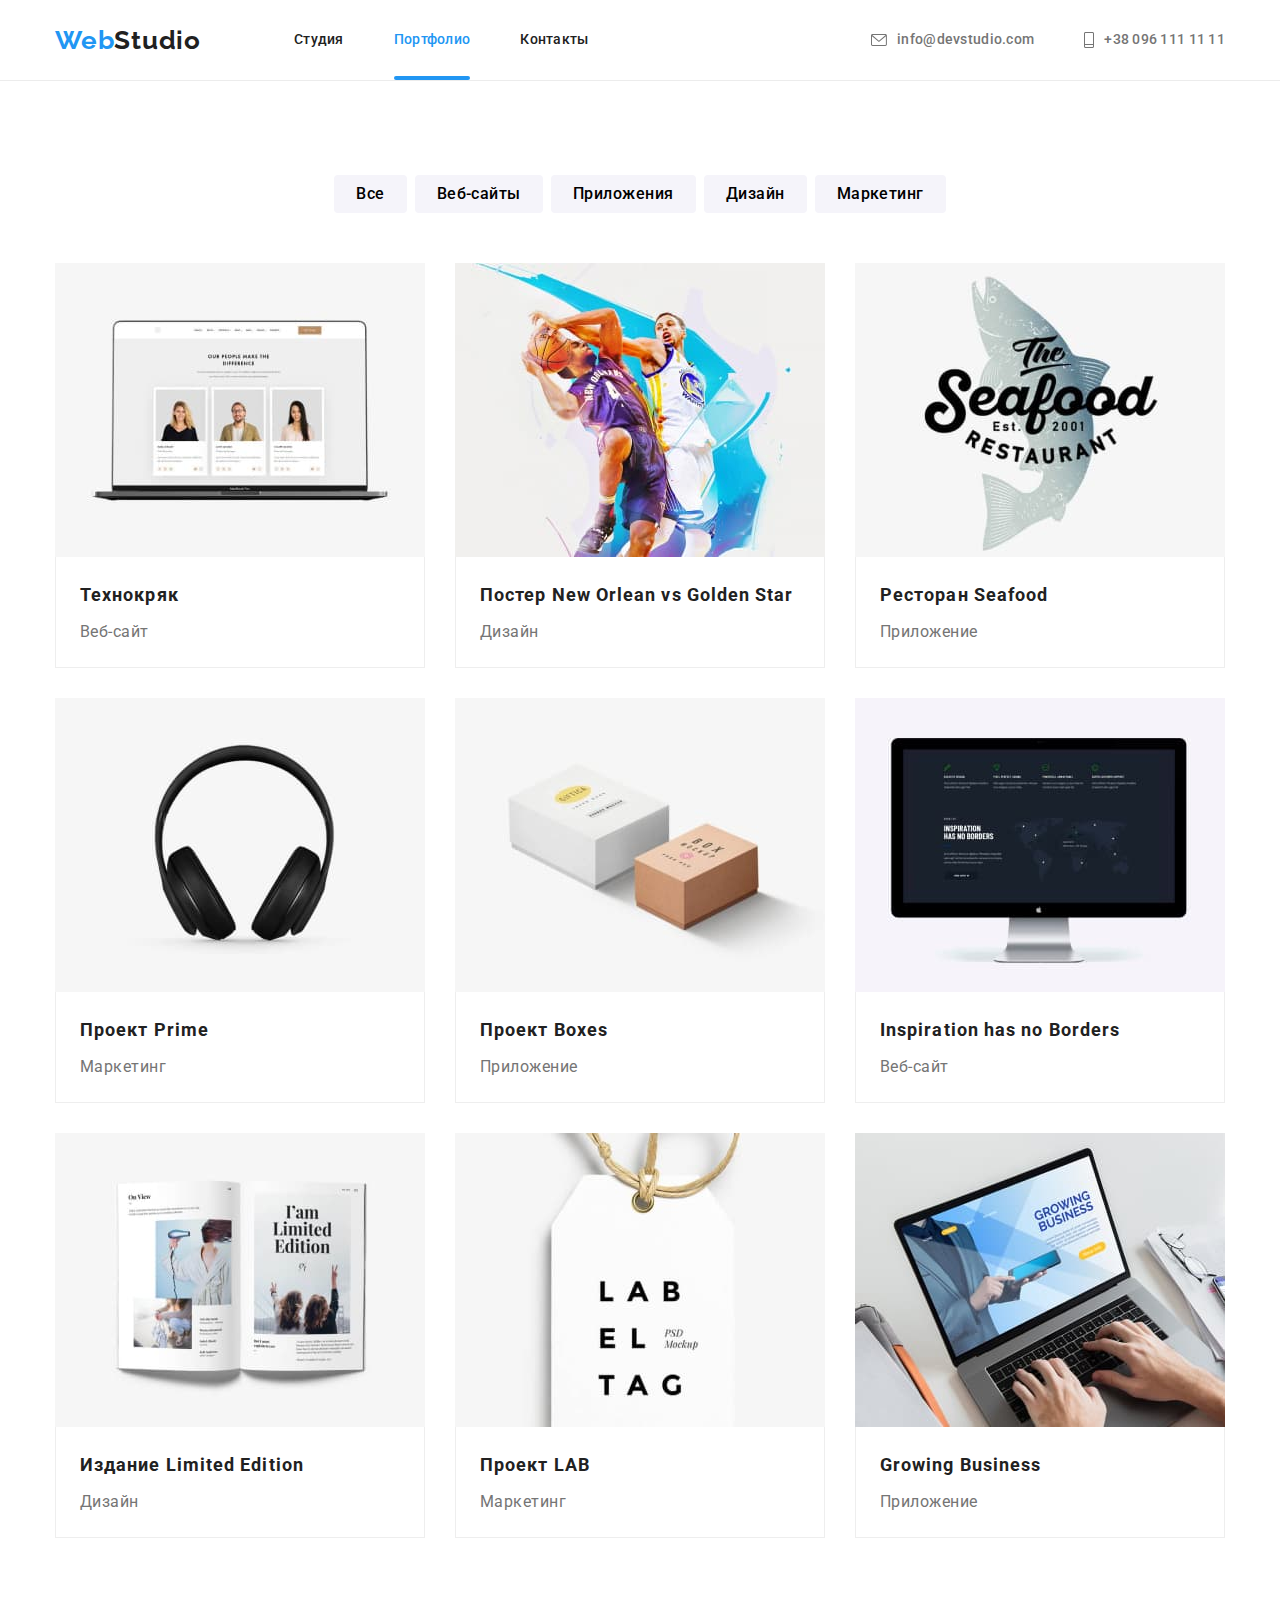
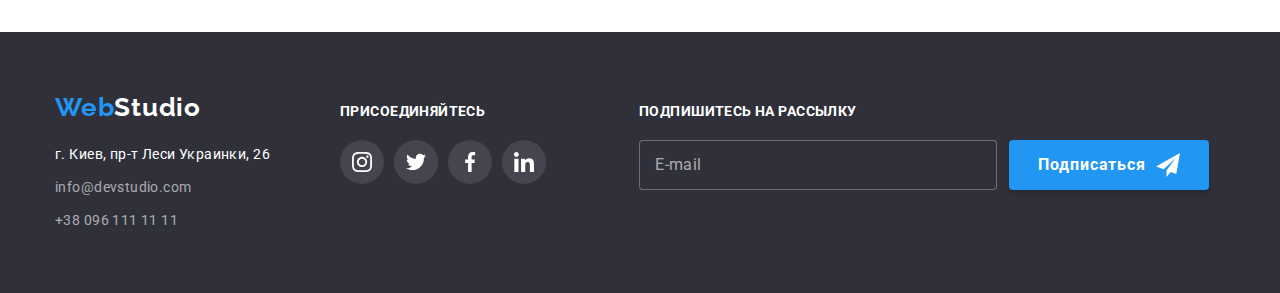
==== portfolio.html @ 8e584377 "Clone files from prev HW" ====
<!DOCTYPE html>
<html lang="ru">
<head>
    <meta charset="UTF-8">
    <meta http-equiv="X-UA-Compatible" content="IE=edge">
    <meta name="viewport" content="width=device-width, initial-scale=1.0">
    <link rel="preconnect" href="https://fonts.googleapis.com">
    <link rel="preconnect" href="https://fonts.gstatic.com" crossorigin>
    <link href="https://fonts.googleapis.com/css2?family=Raleway:wght@700&family=Roboto:wght@400;500;700;900&display=swap" rel="stylesheet">
    <link rel="stylesheet" href="https://cdnjs.cloudflare.com/ajax/libs/modern-normalize/1.1.0/modern-normalize.min.css">
    <!-- <link rel="stylesheet" href="./css/styles.css"> -->
    <link rel="stylesheet" href="./css/main.min.css">
    <title>Portfolio</title>
</head>

<body>
 
        <!-- header -->
        <header class="header">
            <div class="container header__content">
                <a lang="en" class="link logo" href="./index.html">Web<span class="header__logo">Studio</span></a>
        
                <nav class="header__nav">
                    <ul class="list header__nav-list">
                        <li class="header__nav-item"><a href="./index.html"
                                class="link header__nav-link">Студия</a></li>
                        <li class="header__nav-item"><a href="./portfolio.html" class="link header__nav-link header__nav-link--current">Портфолио</a></li>
                        <li class="header__nav-item"><a href="#" class="link header__nav-link">Контакты</a></li>
                    </ul>
                </nav>
        
                <!-- contacts -->
                <ul class="header__contacts-list list">
                    <li class="header__contacts-items">
                        <a class="header__contacts-link link" href="mailto:info@devstudio.com">
                            <svg class="header__contacts-icon" width="16" height="12">
                                <use href="./images/icons.svg#icon-email"></use>
                            </svg>
                            info@devstudio.com
                        </a>
                    </li>
        
                    <li class="header__contacts-items">
                        <a class="header__contacts-link link" href="tel:+380961111111">
                            <svg class="header__contacts-icon" width="10" height="16">
                                <use href="./images/icons.svg#icon-phone"></use>
                            </svg>
                            +38 096 111 11 11
                        </a>
                    </li>
                </ul>
            </div>
        
        
        </header>

    <!-- main -->
    <main>
        <!-- Works -->
        <section class="section works">
            <div class="container works__container">
                <h1 lang="en" class="visually-hidden">Works</h1>
                
                <!-- Filter -->
                <ul class="list works__btn-list">
                    <li class="works__btn-items">
                        <button type="button" class="works__btn button">Все</button>
                    </li>
                    
                    <li class="works__btn-items">
                        <button type="button" class="works__btn button">Веб-сайты</button>
                    </li>
                    
                    <li class="works__btn-items">
                        <button type="button" class="works__btn button">Приложения</button>
                    </li>
                    
                    <li class="works__btn-items">
                        <button type="button" class="works__btn button">Дизайн</button>
                    </li>
                    
                    <li class="works__btn-items">
                        <button type="button" class="works__btn button">Маркетинг</button>
                    </li>
                </ul>
                
                <!-- Карточки работ -->
                <ul class="list works__cards-list">
                    <li class="works__items">
                        <a href="#" onclick="return false;" class="link works__cards-link">
                            <div class="works__thumb">
                                <img src="./images/work-example1.jpg" alt="Карточки с фото сотрудников" width="370" height="294">
                                <div class="works__overlay">
                                    <p class="works__overlay-text">Ресурс предлагает комплексные предложения с разным уровнем функционала и сервисов. Все это
                                        позволит посетителю получить исчерпывающие сведения о компании или частном лице.</p>
                                </div>
                                
                            </div>
                            
                            <div class="works__info-box">
                                <h2 class="works__name">Технокряк</h2>
                                <p class="works__type">Веб-сайт</p>
                            </div>
                        </a>
                    </li>
                
                    <li class="works__items">
                        <a href="#" onclick="return false;" class="link works__cards-link">
                            <div class="works__thumb">
                                <img src="./images/work-example2.jpg" alt="Два баскетболиста борятся за мяч" width="370" height="294">
                                <div class="works__overlay">
                                    
                                    <p class="works__overlay-text">Ресурс предлагает комплексные предложения с разным уровнем функционала и сервисов. Все
                                        это позволит посетителю получить исчерпывающие сведения о компании или частном лице.</p>
                                </div>
                            </div>
                        
                            <div class="works__info-box">
                                <h2 class="works__name">Постер <span lang="en">New Orlean vs Golden Star</span></h2>
                                <p class="works__type">Дизайн</p>
                            </div>
                        </a>
                    </li>
                
                    <li class="works__items">
                        <a href="#" onclick="return false;" class="link works__cards-link">
                            <div class="works__thumb">
                                <img src="./images/work-example3.jpg" alt="Логотип ресторана в виде рыбы" width="370" height="294">
                                <div class="works__overlay">
                                    
                                    <p class="works__overlay-text">Ресурс предлагает комплексные предложения с разным уровнем функционала и сервисов. Все
                                        это позволит посетителю получить исчерпывающие сведения о компании или частном лице.</p>
                                </div>
                            </div>
                        
                            <div class="works__info-box">
                                <h2 class="works__name">Ресторан <span lang="en">Seafood</span></h2>
                                <p class="works__type">Приложение</p>
                            </div>
                        </a>
                    </li>
                
                    <li class="works__items">
                        <a href="#" onclick="return false;" class="link works__cards-link">
                            <div class="works__thumb">
                                <img src="./images/work-example4.jpg" alt="Наушники" width="370" height="294">
                                <div class="works__overlay">
                                    
                                    <p class="works__overlay-text">Ресурс предлагает комплексные предложения с разным уровнем функционала и сервисов. Все
                                        это позволит посетителю получить исчерпывающие сведения о компании или частном лице.</p>
                                </div>
                            </div>
                        
                            <div class="works__info-box">
                                <h2 class="works__name">Проект <span lang="en">Prime</span></h2>
                                <p class="works__type">Маркетинг</p>
                            </div>
                        </a>
                    </li>
                
                    <li class="works__items">
                        <a href="#" onclick="return false;" class="link works__cards-link">
                            <div class="works__thumb">
                                <img src="./images/work-example5.jpg" alt="Две посылки" width="370" height="294">
                                <div class="works__overlay">
                                    
                                    <p class="works__overlay-text">Ресурс предлагает комплексные предложения с разным уровнем функционала и сервисов. Все
                                        это позволит посетителю получить исчерпывающие сведения о компании или частном лице.</p>
                                </div>
                            </div>
                        
                            <div class="works__info-box">
                                <h2 class="works__name">Проект <span lang="en">Boxes</span></h2>
                                <p class="works__type">Приложение</p>
                            </div>
                        </a>
                    </li>
                
                    <li class="works__items">
                        <a href="#" onclick="return false;" class="link works__cards-link">
                            <div class="works__thumb">
                                <img src="./images/work-example6.jpg" alt="Пример разработаного сайта" width="370" height="294">
                                <div class="works__overlay">
                                    
                                    <p class="works__overlay-text">Ресурс предлагает комплексные предложения с разным уровнем функционала и сервисов. Все
                                        это позволит посетителю получить исчерпывающие сведения о компании или частном лице.</p>
                                </div>
                            </div>
                        
                            <div class="works__info-box">
                                <h2 lang="en" class="works__name">Inspiration has no Borders</h2>
                                <p class="works__type">Веб-сайт</p>
                            </div>
                        </a>
                    </li>
                
                    <li class="works__items">
                        <a href="#" onclick="return false;" class="link works__cards-link">
                            <div class="works__thumb">
                                <img src="./images/work-example7.jpg" alt="Развернутая книга" width="370" height="294">
                                <div class="works__overlay">
                                    
                                    <p class="works__overlay-text">Ресурс предлагает комплексные предложения с разным уровнем функционала и сервисов. Все
                                        это позволит посетителю получить исчерпывающие сведения о компании или частном лице.</p>
                                </div>
                            </div>
                        
                            <div class="works__info-box">
                                <h2 class="works__name">Издание <span lang="en">Limited Edition</span></h2>
                                <p class="works__type">Дизайн</p>
                            </div>
                        </a>
                    </li>
                
                    <li class="works__items">
                        <a href="#" onclick="return false;" class="link works__cards-link">
                            <div class="works__thumb">
                                <img src="./images/work-example8.jpg" alt="Бирка с магазина" width="370" height="294">
                                <div class="works__overlay">
                                    
                                    <p class="works__overlay-text">Ресурс предлагает комплексные предложения с разным уровнем функционала и сервисов. Все
                                        это позволит посетителю получить исчерпывающие сведения о компании или частном лице.</p>
                                </div>
                            </div>
                        
                            <div class="works__info-box">
                                <h2 class="works__name">Проект <span lang="en">LAB</span></h2>
                                <p class="works__type">Маркетинг</p>
                            </div>
                        </a>
                    </li>
                
                    <li class="works__items">
                        <a href="#" onclick="return false;" class="link works__cards-link">
                            <div class="works__thumb">
                                <img src="./images/work-example9.jpg" alt="Открыто приложение на ноутбуке" width="370" height="294">
                                <div class="works__overlay">
                                    
                                    <p class="works__overlay-text">Ресурс предлагает комплексные предложения с разным уровнем функционала и сервисов. Все
                                        это позволит посетителю получить исчерпывающие сведения о компании или частном лице.</p>
                                </div>
                            </div>
                        
                            <div class="works__info-box">
                                <h2 lang="en" class="works__name">Growing Business</h2>
                                <p class="works__type">Приложение</p>
                            </div>
                        </a>
                    </li>
                
                </ul>
            </div>
            
        </section>
    </main>

    <!-- footer -->
    <footer class="footer">
        <div class="footer__container container">
            <div class="footer__contacts">
                <a lang="en" class="footer__logo link logo" href="./index.html">Web<span
                        class="footer__logo-second">Studio</span></a>
    
                <address>
                    <!-- contacts -->
                    <ul class="list">
                        <li class="footer__contacts-items">
                            <a class="footer__adress-link link" href="https://goo.gl/maps/VqDMLMsXwP5XZMXm9" target="_blank"
                                rel="noreferrer noopener">г. Киев, пр-т Леси Украинки, 26</a>
                        </li>
    
                        <li class="footer__contacts-items">
                            <a class="footer__contacts-link link" href="mailto:info@devstudio.com">info@devstudio.com</a>
                        </li>
                        <li class="footer__contacts-items">
                            <a class="footer__contacts-link link" href="tel:+380961111111">+38 096 111 11 11</a>
                        </li>
                    </ul>
                </address>
            </div>
    
            <div class="footer__socials">
                <h2 class="footer__socials-title">присоединяйтесь</h2>
    
                <ul class="list footer__socials-list">
                    <li class="footer__socials-items">
                        <a class="footer__socials-link" href="#" onclick="return false;">
                            <svg class="footer__socials-icon" height="20" weight="20">
                                <use href="./images/icons.svg#icon-instagram"></use>
                            </svg>
                        </a>
                    </li>
    
                    <li class="footer__socials-items">
                        <a class="footer__socials-link" href="#" onclick="return false;">
                            <svg class="footer__socials-icon" height="20" weight="20">
                                <use href="./images/icons.svg#icon-twitter"></use>
                            </svg>
                        </a>
                    </li>
    
                    <li class="footer__socials-items">
                        <a class="footer__socials-link" href="#" onclick="return false;">
                            <svg class="footer__socials-icon" height="20" weight="20">
                                <use href="./images/icons.svg#icon-facebook"></use>
                            </svg>
                        </a>
                    </li>
    
                    <li class="footer__socials-items">
                        <a class="footer__socials-link" href="#" onclick="return false;">
                            <svg class="footer__socials-icon" height="20" weight="20">
                                <use href="./images/icons.svg#icon-linkedin"></use>
                            </svg>
                        </a>
                    </li>
                </ul>
            </div>
    
            <div class="footer__subscribe">
                <h2 class="footer__subscribe-title">Подпишитесь на рассылку</h2>
    
                <form>
                    <label class="footer__subscribe-label">
                        <input type="email" name="subscribe_email" placeholder="E-mail" class="footer__subscribe-input"
                            autocomplete="email">
    
                        <button type="submit" class="footer__subscribe-button">
                            Подписаться
                            <svg class="footer__subscribe-icon" width="24" height="24">
                                <use href="./images/icons.svg#icon-subscribe"></use>
                            </svg>
                        </button>
                    </label>
                </form>
            </div>
    
    
        </div>
    
    
    </footer>

</body>
</html>
---- css/styles.css ----
:root {
  --prymary-text-color: #212121;
  --prymary-bg-color: #ffffff;
  --active-color: #2196f3;
  --hero-button-hover: #188ce8;
  --border-color: #eeeeee;
  --header-border-color: #ececec;
  --header-contacts: #757575;
  --hero-background-color: rgba(47, 48, 58, 0.4);
  --hero-background-color-alternative: #c4c4c4;
  --backdrop-bgcolor: rgba(0, 0, 0, 0.2);
  --modal-close-btn-border-color: rgba(0, 0, 0, 0.1);
  --modal-box-shadow-one: rgba(0, 0, 0, 0.12);
  --modal-box-shadow-two: rgba(0, 0, 0, 0.14);
  --modal-box-shadow-three: rgba(0, 0, 0, 0.2);
  --recall-inpuy-border-call: rgba(33, 33, 33, 0.2);
  --recall-placeholder-color: rgba(117, 117, 117, 0.5);
  --doing-cards-bgcolor: rgba(47, 48, 58, 0.8);
  --footer-contacts-color: rgba(255, 255, 255, 0.6);
  --button-background: #f5f4fa;
  --footer-background: #2f303a;
  --footer-background-icons: rgba(255, 255, 255, 0.1);
  --subscribe-border-color: rgba(255, 255, 255, 0.3);
  --subscribe-placeholder-color: rgba(255, 255, 255, 0.6);
  --subscribe-btn-bgcolor: rgba(0, 0, 0, 0.15);
  --button-shadow: rgba(0, 0, 0, 0.15);
  --filter-buttons-shadow-color-one: rgba(0, 0, 0, 0.12);
  --filter-buttons-shadow-color-two: rgba(0, 0, 0, 0.08);
  --filter-buttons-shadow-color-three: rgba(0, 0, 0, 0.1);
  --works-overlay-color: rgba(33, 150, 243, 0.9);
  --works-card-shadow-color-one: rgba(0, 0, 0, 0.16);
  --works-card-shadow-color-two: rgba(0, 0, 0, 0.06);
  --works-card-shadow-color-three: rgba(0, 0, 0, 0.12);
  --box-shadow-1: #0000001f;
  --box-shadow-2: #00000024;
  --box-shadow-3: #00000033;
  --team-icons-color: #afb1b8;
  --animations-time-function: cubic-bezier(0.4, 0, 0.2, 1);
}

body {
  font-family: Roboto, sans-serif;
  color: var(--prymary-text-color);
  background-color: var(--prymary-bg-color);
  font-size: 14px;
  letter-spacing: 0.03em;
}

h1,
h2,
h3,
h4,
h5,
h6,
p {
  margin: 0;
}

img {
  display: block;
  max-width: 100%;
  height: auto;
}

.list {
  list-style: none;
  margin: 0;
  padding: 0;
}

.link {
  text-decoration: none;
  font-style: normal;
}

.section {
  padding-top: 94px;
  padding-bottom: 94px;
}

.button {
  font-size: 16px;
  line-height: 1.63;
  letter-spacing: 0.03em;

  background: var(--button-background);
  border-radius: 4px;
  border: none;

  cursor: pointer;

  transition-property: color, background-color, box-shadow;
  transition-duration: 250ms;
  transition-timing-function: var(--animations-time-function);
}

.container {
  margin-left: auto;
  margin-right: auto;
  width: 1200px;
  padding-left: 15px;
  padding-right: 15px;
}

/* Header */
.header {
  border-bottom: 1px solid var(--header-border-color);
}

.header__content {
  display: flex;
  align-items: center;
}

/* header logo */

.logo {
  font-family: Raleway, sans-serif;
  font-weight: 700;
  font-size: 26px;
  line-height: 1.19;
  letter-spacing: 0.03em;
  text-decoration: none;
  color: var(--active-color);
}

.header__logo-color {
  color: var(--prymary-text-color);
}

.footer__logo-second {
  color: var(--prymary-bg-color);
}

/* header nav-list */

.header__nav-link {
  position: relative;

  color: var(--prymary-text-color);
  font-weight: 500;
  line-height: 1.14;
  letter-spacing: 0.02em;

  transition-property: color;
  transition-duration: 250ms;
  transition-timing-function: var(--animations-time-function);
}

.header__nav-link--current::after {
  position: absolute;

  content: "";
  width: 100%;
  height: 4px;
  border-radius: 2px;

  left: 0;
  bottom: 0;
  background-color: var(--active-color);
}

.header__nav-link--current,
.header__nav-link:focus,
.header__nav-link:hover {
  color: var(--active-color);
}

.header__nav {
  margin-left: 93px;
}

.header__nav-list {
  display: flex;
}

.header__nav-link {
  display: block;
  padding-top: 32px;
  padding-bottom: 32px;
}

.header__nav-item:not(:last-child) {
  margin-right: 50px;
}

/* header contacts */

.contacts__icon {
  margin-right: 10px;
}

.contacts__link {
  color: var(--header-contacts);
  fill: var(--header-contacts);
  font-size: 14px;
  line-height: 1.14px;
  letter-spacing: 0.02em;

  display: flex;
  align-items: center;

  transition-property: color, fill;
  transition-duration: 250ms;
  transition-timing-function: var(--animations-time-function);
}

.contacts__link:hover,
.contacts__link:focus,
.footer__adress-link:hover,
.footer__adress-link:focus,
.footer__contacts-link:hover,
.footer__contacts-link:focus,
.contacts__icon:hover,
.contacts__icon:focus {
  color: var(--active-color);
  fill: var(--active-color);
}

.header__contacts {
  display: flex;
  margin-left: auto;

  line-height: 1.14;
  letter-spacing: 0.02em;
  font-weight: 500;
  align-items: center;
}

.contacts__items:not(:last-child) {
  margin-right: 50px;
}

/* --------------------------------------------- INDEX PAGE  --------------------------------------------- */

/* modal */
.backdrop {
  position: fixed;
  top: 0;
  left: 0;
  width: 100%;
  height: 100%;
  opacity: 1;
  background-color: var(--backdrop-bgcolor);

  transition: opacity 250ms var(--animations-time-function);
}

.modal {
  position: absolute;
  top: 50%;
  left: 50%;
  transform: translate(-50%, -50%) scale(1);

  width: 528px;
  height: 581px;
  box-shadow: 0px 1px 3px var(--modal-box-shadow-one),
    0px 1px 1px var(--modal-box-shadow-two),
    0px 2px 1px var(--modal-box-shadow-three);
  border-radius: 4px;
  padding: 40px;

  background-color: var(--prymary-bg-color);
  transition: transform 250ms var(--animations-time-function);
}

.backdrop.is-hidden .modal {
  transform: translate(-50%, -50%) scale(0);
}

.modal__btn-close {
  position: absolute;

  padding: 0;
  display: flex;
  align-items: center;
  justify-content: center;

  background-color: var(--prymary-bg-color);
  border: 1px solid var(--modal-close-btn-border-color);
  border-radius: 50%;
  width: 30px;
  height: 30px;

  top: 8px;
  right: 8px;
  cursor: pointer;
}

.modal__close-icon {
  width: 11px;
  height: 11px;
  fill: #000000;

  transition: fill 250ms var(--animations-time-function);
}

.modal__btn-close:hover .modal__close-icon,
.modal__btn-close:focus .modal__close-icon {
  fill: var(--active-color);
}

.backdrop.is-hidden {
  opacity: 0;
  pointer-events: none;
}

.recall__title {
  margin-bottom: 12px;
  font-size: 20px;
  line-height: 1.15;
  font-weight: 700;
  text-align: center;
  letter-spacing: 0.03em;
  color: var(--prymary-text-color);
}

.recall__comment {
  margin-bottom: 20px;
}

.recall__name,
.recall__phone,
.recall__email {
  margin-bottom: 10px;
}

.recall__name,
.recall__phone,
.recall__email,
.recall__comment {
  display: block;
  position: relative;
}

.recall__label {
  display: block;
  margin-bottom: 4px;
  font-weight: 400;
  font-size: 12px;
  line-height: 1.17;
  letter-spacing: 0.01em;
  color: var(--header-contacts);
}

.recall__input {
  cursor: pointer;
  display: block;
  height: 40px;
  width: 100%;
  border: 1px solid var(--recall-inpuy-border-call);
  border-radius: 4px;
  padding-left: 42px;
  padding-right: 10px;
  padding-top: 5px;
  padding-bottom: 5px;
  font-size: 21px;
  outline: transparent;

  transition: border-color 250ms var(--animations-time-function);
}

.recall__input:hover,
.recall__input:focus,
.recall__input:focus-visible {
  border-color: var(--active-color);
}

.recall__input:hover + .recall__icon,
.recall__input:focus + .recall__icon {
  fill: var(--active-color);
  pointer-events: none;
}

.recall__icon {
  position: absolute;
  top: 0;
  left: 12px;
  top: 30px;
  fill: var(--prymary-text-color);

  transition: fill 250ms var(--animations-time-function);
}

.recall__comment-field {
  display: block;
  width: 100%;
  height: 120px;
  resize: none;
  border: 1px solid var(--recall-inpuy-border-call);
  border-radius: 4px;
  padding-left: 16px;
  padding-right: 16px;
  padding-top: 12px;
  padding-bottom: 12px;
  font-size: 16px;
  outline: transparent;

  transition: border-color 250ms var(--animations-time-function);
}

.recall__comment-field:hover,
.recall__comment-field:focus {
  border-color: var(--active-color);
}

.recall__comment-field::placeholder {
  font-weight: 400;
  font-size: 14px;
  line-height: 16px;
  letter-spacing: 0.01em;

  color: var(--recall-placeholder-color);
}

.recall__check-icon {
  display: flex;
  align-items: center;
  justify-content: center;
  content: "";
  width: 16px;
  height: 15px;
  border: 2px solid var(--prymary-text-color);
  border-radius: 4px;
  margin-right: 7px;
  fill: transparent;

  transition-property: background-color, border-color, fill;
  transition-duration: 250ms;
  transition-timing-function: var(--animations-time-function);
}

.recall__check-icon:hover,
.recall__check-icon:focus,
.recall__check:focus + .recall__check-icon {
  border-color: var(--active-color);
}

.recall__check:checked + .recall__check-icon {
  background-color: var(--active-color);
  border-color: var(--active-color);
  fill: var(--prymary-bg-color);
}

.recall__confirm {
  cursor: pointer;
  display: flex;
  justify-content: center;
  align-items: center;
  margin-bottom: 30px;
  font-weight: 400;
  font-size: 14px;
  line-height: 1.71;
  letter-spacing: 0.03em;
  color: var(--header-contacts);
}

.recall__confirm-link {
  color: var(--active-color);
}

.recall__btn-send {
  cursor: pointer;
  display: block;
  margin-left: auto;
  margin-right: auto;
  font-family: Roboto, sans-serif;
  font-style: normal;
  font-weight: 700;
  font-size: 16px;
  line-height: 1.88;
  text-align: center;
  letter-spacing: 0.06em;
  color: var(--prymary-bg-color);
  background-color: var(--active-color);
  border-radius: 4px;
  border: none;

  min-width: 200px;
  padding: 10px 32px;

  box-shadow: 0px 4px 4px var(--button-shadow);

  transition-property: background-color;
  transition-duration: 250ms;
  transition-timing-function: var(--animations-time-function);
}

.recall__btn-send:hover,
.recall__btn-send:focus {
  background-color: var(--hero-button-hover);
}

/* hero */

.hero.section {
  padding-top: 200px;
  padding-bottom: 200px;
}

.hero {
  max-width: 1600px;
  height: 600px;
  margin-left: auto;
  margin-right: auto;
  text-align: center;
  background-image: linear-gradient(
      to right,
      var(--hero-background-color),
      var(--hero-background-color)
    ),
    url(../images/hero.jpg);
  background-size: cover;
  background-repeat: no-repeat;
  background-color: var(--hero-background-color-alternative);
}

.hero__title {
  font-weight: 900;
  font-size: 44px;
  line-height: 1.36;
  text-align: center;
  letter-spacing: 0.06em;
  text-transform: uppercase;
  color: var(--prymary-bg-color);

  width: 696px;
  margin-left: auto;
  margin-right: auto;
  margin-top: 0;
  margin-bottom: 30px;
}

.hero__button {
  cursor: pointer;

  font-family: Roboto, sans-serif;
  font-style: normal;
  font-weight: 700;
  font-size: 16px;
  line-height: 1.88;
  text-align: center;
  letter-spacing: 0.06em;
  color: var(--prymary-bg-color);
  background-color: var(--active-color);
  border-radius: 4px;
  border-width: 0;

  min-width: 200px;
  padding: 10px 32px;

  box-shadow: 0px 4px 4px var(--button-shadow);

  transition-property: background-color;
  transition-duration: 250ms;
  transition-timing-function: var(--animations-time-function);
}

.hero__button:hover,
.hero__button:focus {
  background-color: var(--hero-button-hover);
}

/* Benefits */

.benefits.section {
  padding-bottom: 0;
}

.benefits__icon-box {
  display: flex;
  height: 120px;
  width: 270px;
  background-color: var(--button-background);
  border-radius: 4px;
  margin-bottom: 30px;
  justify-content: center;
  align-items: center;
}

.benefits__icon {
  width: 70px;
  height: 70px;
}

.benefits__list {
  display: flex;
}

.benefits__items:not(:last-child) {
  margin-right: 30px;
}

.benefits__title {
  font-size: 14px;
  font-weight: 700;
  letter-spacing: 0.03em;
  text-transform: uppercase;
  color: var(--prymary-text-color);

  margin-bottom: 10px;
}

.benefits__text {
  font-weight: 400;
  font-size: 14px;
  line-height: 1.71;
  letter-spacing: 0.03em;
  color: var(--header-contacts);
}

/* Doing */

.doing__title {
  font-weight: 700;
  font-size: 36px;
  line-height: 1.17;
  text-align: center;
  letter-spacing: 0.03em;

  margin-top: 0;
  margin-bottom: 50px;
}

.doing__list {
  display: flex;
}

.doing__foto {
  display: block;
}

.doing__items:not(:last-child) {
  margin-right: 30px;
}

.doing__items {
  position: relative;
}

.doing__text {
  position: absolute;
  display: flex;
  width: 100%;
  height: 70px;
  background-color: var(--doing-cards-bgcolor);
  text-transform: uppercase;
  left: 0;
  bottom: 0;
  color: var(--prymary-bg-color);
  font-weight: 700;
  line-height: 1.17;
  align-items: center;
  justify-content: center;
}

/* team */

.team {
  background-color: var(--button-background);
}

.team__items {
  background: var(--prymary-bg-color);
  box-shadow: 0px 1px 3px var(--box-shadow-1), 0px 1px 1px var(--box-shadow-2),
    0px 2px 1px var(--box-shadow-3);
  border-radius: 0px 0px 4px 4px;
  width: 270px;
}

.team__items:not(:last-child) {
  margin-right: 30px;
}

.team__info {
  padding-top: 30px;
  padding-bottom: 30px;
}

.team__title {
  font-weight: 700;
  font-size: 36px;
  line-height: 42px;
  text-align: center;
  color: var(--prymary-text-color);
  margin-top: 0;
  margin-bottom: 50px;
}

.team__name {
  font-weight: 500;
  font-size: 16px;
  line-height: 1.19;
  text-align: center;
  color: var(--prymary-text-color);
  margin-bottom: 10px;
}

.team__position {
  font-weight: 400;
  font-size: 16px;
  line-height: 1.19;
  text-align: center;
  color: var(--header-contacts);
  margin-bottom: 16px;
}

.team__list {
  display: flex;
}

.social-list {
  display: flex;
  justify-content: center;
  fill: var(--team-icons-color);
}

.social-list__link {
  display: flex;
  height: 44px;
  width: 44px;
  border-radius: 50%;
  align-items: center;
  justify-content: center;

  transition-property: fill, background-color;
  transition-duration: 250ms;
  transition-timing-function: var(--animations-time-function);
}

.social-list__items {
  height: 44px;
  width: 44px;
}

.social-list__items:not(:last-child) {
  margin-right: 10px;
}

.social-list__icon {
  height: 20px;
  width: 20px;
}

.social-list__link:hover,
.social-list__link:focus {
  cursor: pointer;
  fill: var(--prymary-bg-color);
  background-color: var(--active-color);
}

/* clients */
.clients {
  padding-top: 94px;
  padding-bottom: 94px;
}

.clients__title {
  text-align: center;
  margin-bottom: 50px;
  font-size: 36px;
  line-height: 1.17;
}

.clients__list {
  display: flex;
  justify-content: center;
}

.client__logo-box {
  width: 170px;
  height: 92px;
  border: 1px solid var(--team-icons-color);
  border-radius: 4px;
  display: flex;
  align-items: center;
  justify-content: center;

  transition-property: fill;
  transition-duration: 250ms;
  transition-timing-function: var(--animations-time-function);
}

.clients__items {
  fill: var(--team-icons-color);
}

.clients__items:not(:last-child) {
  margin-right: 30px;
}

.client__logo-box:hover,
.client__logo-box:focus {
  border-color: var(--active-color);
  fill: var(--active-color);
}

.clients__icon {
  width: 106px;
  height: 60px;
}

/* footer */

.footer {
  background-color: var(--footer-background);
  padding-top: 60px;
  padding-bottom: 60px;
}

.footer__container {
  display: flex;
  align-items: baseline;
}

.footer__contacts {
  margin-right: 70px;
  font-weight: 400;
  font-size: 14px;
  line-height: 1.71;
  letter-spacing: 0.03em;
}

.footer__logo {
  display: inline-block;
  margin-bottom: 20px;
}

.footer__contacts-items:not(:last-child) {
  margin-bottom: 9px;
}

.footer__adress-link {
  color: var(--prymary-bg-color);

  transition-property: color;
  transition-duration: 250ms;
  transition-timing-function: var(--animations-time-function);
}

.footer__contacts-link {
  color: var(--footer-contacts-color);

  transition-property: color;
  transition-duration: 250ms;
  transition-timing-function: var(--animations-time-function);
}

.footer__socials-title {
  text-transform: uppercase;
  color: var(--prymary-bg-color);
  font-size: 14px;
  line-height: 1.17;
  margin-bottom: 20px;
}

.footer__socials-list {
  display: flex;
  fill: var(--prymary-bg-color);
}

.footer__socials-items {
  border-radius: 50%;
  background-color: var(--footer-background-icons);
}

.footer__socials-items:not(:last-child) {
  margin-right: 10px;
}

.footer__socials-link {
  display: flex;
  width: 44px;
  height: 44px;
  border-radius: 50%;
  align-items: center;
  justify-content: center;

  transition-property: background-color;
  transition-duration: 250ms;
  transition-timing-function: var(--animations-time-function);
}

.footer__socials-link:hover,
.footer__socials-link:focus {
  background-color: var(--active-color);
}

.footer__socials-icon {
  fill: var(--prymary-bg-color);
}

.footer__subscribe-label {
  display: flex;
}

.footer__subscribe {
  margin-left: 93px;
}

.footer__subscribe-title {
  text-transform: uppercase;
  color: var(--prymary-bg-color);
  font-size: 14px;
  line-height: 1.17;
  margin-bottom: 20px;
}

.footer__subscribe-input {
  padding: 15px;
  background-color: var(--footer-background);
  width: 358px;
  border: 1px solid var(--subscribe-border-color);
  border-radius: 4px;
  color: var(--prymary-bg-color);

  transition: border-color 250ms var(--animations-time-function);
}

.footer__subscribe-input::placeholder {
  font-size: 16px;
  line-height: 1.25;
  letter-spacing: 0.03em;
  color: var(--subscribe-placeholder-color);
}

.footer__subscribe-input:not(:placeholder-shown),
.footer__subscribe-input:hover,
.footer__subscribe-input:focus-visible {
  outline: none;
  border-color: var(--active-color);
}

.footer__subscribe-button {
  display: flex;
  align-items: center;
  justify-content: center;

  cursor: pointer;
  padding: 0;
  margin-left: 12px;
  font-weight: 700;
  font-size: 16px;
  line-height: 1.88;
  letter-spacing: 0.06em;
  color: var(--prymary-bg-color);
  width: 200px;
  height: 50px;
  border-width: 0px;
  box-shadow: 0px 4px 4px var(--subscribe-btn-bgcolor);
  border-radius: 4px;
  background-color: var(--active-color);

  transition: background-color 250ms var(--animations-time-function);
}

.footer__subscribe-input:hover ~ .footer__subscribe-button,
.footer__subscribe-button:hover,
.footer__subscribe-button:focus {
  background-color: var(--hero-button-hover);
}

.footer__subscribe-icon {
  fill: var(--prymary-bg-color);
  margin-left: 10px;
}

/* --------------------------------------------- PORTFOLIO PAGE ---------------------------------------------*/

.works__container {
  align-items: center;
}

.works__btn-list {
  display: flex;
  justify-content: center;
  margin-bottom: 50px;
}

.works__btn {
  font-family: Roboto, sans-serif;
  font-weight: 500;
  letter-spacing: 0.03em;
  padding: 6px 22px;
}

.works__btn-items:not(:last-child) {
  margin-right: 8px;
}

.visually-hidden {
  position: absolute;
  width: 1px;
  height: 1px;
  margin: -1px;
  border: 0;
  padding: 0;

  white-space: nowrap;
  clip-path: inset(100%);
  clip: rect(0 0 0 0);
  overflow: hidden;
}

.works__btn:focus,
.works__btn:hover {
  color: var(--prymary-bg-color);
  background: var(--active-color);
  box-shadow: 0px 2px 2px var(--filter-buttons-shadow-color-one),
    0px 1px 2px var(--filter-buttons-shadow-color-two),
    0px 3px 2px var(--filter-buttons-shadow-color-three);
}

.works__name {
  color: var(--prymary-text-color);
  font-weight: 700;
  font-size: 18px;
  line-height: 2;
  letter-spacing: 0.06em;
  margin-top: 0;
  margin-bottom: 4px;
}

.works__type {
  font-family: "Roboto";
  font-weight: 400;
  font-size: 16px;
  line-height: 1.88;
  letter-spacing: 0.03em;
  color: var(--header-contacts);
  margin-top: 0;
  margin-bottom: 0;
}

.works__thumb {
  position: relative;
  overflow: hidden;
}

.works__overlay {
  position: absolute;
  display: flex;

  width: 100%;
  height: 100%;
  top: 0;
  left: 0;
  padding: 63px 24px;

  align-items: center;
  font-size: 18px;
  line-height: 1.55;
  color: var(--prymary-bg-color);
  background-color: var(--works-overlay-color);

  transform: translateY(101%);
  transition: transform 250ms var(--animations-time-function);
}

.works__cards-link:hover .works__overlay,
.works__cards-link:focus .works__overlay {
  transform: translateY(0);
}

.works__info-box {
  border: 1px solid var(--border-color);
  padding-left: 24px;
  padding-right: 24px;
  padding-bottom: 20px;
  padding-top: 20px;
  border-top: none;
}

.works__cards-list {
  display: flex;
  flex-wrap: wrap;
  width: calc(100% - (30px * 2)) / 3;
}

.works__cards-link {
  display: block;
}

.works__cards-link:hover,
.works__cards-link:focus {
  cursor: pointer;
  box-shadow: 1px 4px 6px var(--works-card-shadow-color-one),
    0px 4px 4px var(--works-card-shadow-color-two),
    0px 1px 1px var(--works-card-shadow-color-three);
}

.works__items:not(:nth-child(3n)) {
  margin-right: 30px;
}

.works__items:not(:nth-last-child(-n + 3)) {
  margin-bottom: 30px;
}
---- css/main.min.css ----
.visually-hidden{position:absolute;width:1px;height:1px;margin:-1px;border:0;padding:0;white-space:nowrap;-webkit-clip-path:inset(100%);clip-path:inset(100%);clip:rect(0 0 0 0);overflow:hidden}.modal__btn-close,.recall__check-icon,.recall__confirm,.benefits__icon-box,.doing__text,.social-list__link,.client__logo-box,.footer__socials-link,.footer__subscribe-button{display:-webkit-box;display:-ms-flexbox;display:flex;-webkit-box-pack:center;-ms-flex-pack:center;justify-content:center;-webkit-box-align:center;-ms-flex-align:center;align-items:center}body{font-family:Roboto, sans-serif;color:#212121;background-color:#fff;font-size:14px;letter-spacing:0.03em}img{display:block;max-width:100%;height:auto}h1,h2,h3,h4,h5,h6,p{margin:0}.list{list-style:none;margin:0;padding:0}.link{text-decoration:none;font-style:normal}.button{font-size:16px;line-height:1.63;letter-spacing:0.03em;background:#f5f4fa;border-radius:4px;border:none;cursor:pointer;-webkit-transition-property:color, background-color, -webkit-box-shadow;transition-property:color, background-color, -webkit-box-shadow;transition-property:color, background-color, box-shadow;transition-property:color, background-color, box-shadow, -webkit-box-shadow;-webkit-transition-duration:250ms;transition-duration:250ms;-webkit-transition-timing-function:cubic-bezier(0.4, 0, 0.2, 1);transition-timing-function:cubic-bezier(0.4, 0, 0.2, 1)}.section{padding-top:94px;padding-bottom:94px}.container{margin-left:auto;margin-right:auto;width:1200px;padding-left:15px;padding-right:15px}.header{border-bottom:1px solid #ececec}.header__content{display:-webkit-box;display:-ms-flexbox;display:flex;-webkit-box-align:center;-ms-flex-align:center;align-items:center}.logo{font-family:Raleway, sans-serif;font-weight:700;font-size:26px;line-height:1.19;letter-spacing:0.03em;text-decoration:none;color:#2196f3}.header__logo{color:#212121}.footer__logo{display:inline-block;margin-bottom:20px}.footer__logo-second{color:#fff}.header__nav-link{position:relative;color:#212121;font-weight:500;line-height:1.14;letter-spacing:0.02em;-webkit-transition-property:color;transition-property:color;-webkit-transition-duration:250ms;transition-duration:250ms;-webkit-transition-timing-function:cubic-bezier(0.4, 0, 0.2, 1);transition-timing-function:cubic-bezier(0.4, 0, 0.2, 1)}.header__nav-link--current,.header__nav-link:focus,.header__nav-link:hover{color:#2196f3}.header__nav-link--current::after{position:absolute;content:"";width:100%;height:4px;border-radius:2px;left:0;bottom:0;background-color:#2196f3}.header__nav{margin-left:93px}.header__nav-list{display:-webkit-box;display:-ms-flexbox;display:flex}.header__nav-link{display:block;padding-top:32px;padding-bottom:32px}.header__nav-item:not(:last-child){margin-right:50px}.header__contacts-icon{margin-right:10px}.header__contacts-icon:hover,.header__contacts-icon:focus{color:#2196f3;fill:#2196f3}.header__contacts-link{color:#757575;fill:#757575;font-size:14px;line-height:1.14px;letter-spacing:0.02em;display:-webkit-box;display:-ms-flexbox;display:flex;-webkit-box-align:center;-ms-flex-align:center;align-items:center;-webkit-transition-property:color, fill;transition-property:color, fill;-webkit-transition-duration:250ms;transition-duration:250ms;-webkit-transition-timing-function:cubic-bezier(0.4, 0, 0.2, 1);transition-timing-function:cubic-bezier(0.4, 0, 0.2, 1)}.header__contacts-link:hover,.header__contacts-link:focus{color:#2196f3;fill:#2196f3}.header__contacts-list{display:-webkit-box;display:-ms-flexbox;display:flex;margin-left:auto;line-height:1.14;letter-spacing:0.02em;font-weight:500;-webkit-box-align:center;-ms-flex-align:center;align-items:center}.header__contacts-items:not(:last-child){margin-right:50px}.backdrop{position:fixed;top:0;left:0;width:100%;height:100%;opacity:1;background-color:rgba(0,0,0,0.2);-webkit-transition:opacity 250ms cubic-bezier(0.4, 0, 0.2, 1);transition:opacity 250ms cubic-bezier(0.4, 0, 0.2, 1)}.backdrop.is-hidden .modal{-webkit-transform:translate(-50%, -50%) scale(0);transform:translate(-50%, -50%) scale(0)}.backdrop.is-hidden{opacity:0;pointer-events:none}.modal{position:absolute;top:50%;left:50%;-webkit-transform:translate(-50%, -50%) scale(1);transform:translate(-50%, -50%) scale(1);width:528px;height:581px;-webkit-box-shadow:0px 1px 3px rgba(0,0,0,0.12),0px 1px 1px rgba(0,0,0,0.14),0px 2px 1px rgba(0,0,0,0.2);box-shadow:0px 1px 3px rgba(0,0,0,0.12),0px 1px 1px rgba(0,0,0,0.14),0px 2px 1px rgba(0,0,0,0.2);border-radius:4px;padding:40px;background-color:#fff;-webkit-transition:-webkit-transform 250ms cubic-bezier(0.4, 0, 0.2, 1);transition:-webkit-transform 250ms cubic-bezier(0.4, 0, 0.2, 1);transition:transform 250ms cubic-bezier(0.4, 0, 0.2, 1);transition:transform 250ms cubic-bezier(0.4, 0, 0.2, 1), -webkit-transform 250ms cubic-bezier(0.4, 0, 0.2, 1)}.modal__btn-close{position:absolute;padding:0;background-color:#fff;border:1px solid rgba(0,0,0,0.1);border-radius:50%;width:30px;height:30px;top:8px;right:8px;cursor:pointer}.modal__close-icon{width:11px;height:11px;fill:#000000;-webkit-transition:fill 250ms cubic-bezier(0.4, 0, 0.2, 1);transition:fill 250ms cubic-bezier(0.4, 0, 0.2, 1)}.modal__btn-close:hover .modal__close-icon,.modal__btn-close:focus .modal__close-icon{fill:#2196f3}.recall__title{margin-bottom:12px;font-size:20px;line-height:1.15;font-weight:700;text-align:center;letter-spacing:0.03em;color:#212121}.recall__comment{margin-bottom:20px}.recall__name,.recall__phone,.recall__email{margin-bottom:10px}.recall__name,.recall__phone,.recall__email,.recall__comment{display:block;position:relative}.recall__label{display:block;margin-bottom:4px;font-weight:400;font-size:12px;line-height:1.17;letter-spacing:0.01em;color:#757575}.recall__input{cursor:pointer;display:block;height:40px;width:100%;border:1px solid rgba(33,33,33,0.2);border-radius:4px;padding-left:42px;padding-right:10px;padding-top:5px;padding-bottom:5px;font-size:21px;outline:transparent;-webkit-transition:border-color 250ms cubic-bezier(0.4, 0, 0.2, 1);transition:border-color 250ms cubic-bezier(0.4, 0, 0.2, 1)}.recall__input:hover,.recall__input:focus,.recall__input:focus-visible{border-color:#2196f3}.recall__icon{position:absolute;top:0;left:12px;top:30px;fill:#212121;-webkit-transition:fill 250ms cubic-bezier(0.4, 0, 0.2, 1);transition:fill 250ms cubic-bezier(0.4, 0, 0.2, 1)}.recall__input:hover+.recall__icon,.recall__input:focus+.recall__icon{fill:#2196f3;pointer-events:none}.recall__comment-field{display:block;width:100%;height:120px;resize:none;border:1px solid rgba(33,33,33,0.2);border-radius:4px;padding-left:16px;padding-right:16px;padding-top:12px;padding-bottom:12px;font-size:16px;outline:transparent;-webkit-transition:border-color 250ms cubic-bezier(0.4, 0, 0.2, 1);transition:border-color 250ms cubic-bezier(0.4, 0, 0.2, 1)}.recall__comment-field:hover,.recall__comment-field:focus{border-color:#2196f3}.recall__comment-field::-webkit-input-placeholder{font-weight:400;font-size:14px;line-height:16px;letter-spacing:0.01em;color:rgba(117,117,117,0.5)}.recall__comment-field:-ms-input-placeholder{font-weight:400;font-size:14px;line-height:16px;letter-spacing:0.01em;color:rgba(117,117,117,0.5)}.recall__comment-field::-ms-input-placeholder{font-weight:400;font-size:14px;line-height:16px;letter-spacing:0.01em;color:rgba(117,117,117,0.5)}.recall__comment-field::placeholder{font-weight:400;font-size:14px;line-height:16px;letter-spacing:0.01em;color:rgba(117,117,117,0.5)}.recall__check-icon{content:"";width:16px;height:15px;border:2px solid #212121;border-radius:4px;margin-right:7px;fill:transparent;-webkit-transition-property:background-color, border-color, fill;transition-property:background-color, border-color, fill;-webkit-transition-duration:250ms;transition-duration:250ms;-webkit-transition-timing-function:cubic-bezier(0.4, 0, 0.2, 1);transition-timing-function:cubic-bezier(0.4, 0, 0.2, 1)}.recall__check-icon:hover,.recall__check-icon:focus,.recall__check:focus+.recall__check-icon{border-color:#2196f3}.recall__check:checked+.recall__check-icon{background-color:#2196f3;border-color:#2196f3;fill:#fff}.recall__confirm{cursor:pointer;margin-bottom:30px;font-weight:400;font-size:14px;line-height:1.71;letter-spacing:0.03em;color:#757575}.recall__confirm-link{color:#2196f3}.recall__btn-send{cursor:pointer;display:block;margin-left:auto;margin-right:auto;font-family:Roboto, sans-serif;font-style:normal;font-weight:700;font-size:16px;line-height:1.88;text-align:center;letter-spacing:0.06em;color:#fff;background-color:#2196f3;border-radius:4px;border:none;min-width:200px;padding:10px 32px;-webkit-box-shadow:0px 4px 4px rgba(0,0,0,0.15);box-shadow:0px 4px 4px rgba(0,0,0,0.15);-webkit-transition-property:background-color;transition-property:background-color;-webkit-transition-duration:250ms;transition-duration:250ms;-webkit-transition-timing-function:cubic-bezier(0.4, 0, 0.2, 1);transition-timing-function:cubic-bezier(0.4, 0, 0.2, 1)}.recall__btn-send:hover,.recall__btn-send:focus{background-color:#188ce8}.hero.section{padding-top:200px;padding-bottom:200px}.hero{max-width:1600px;height:600px;margin-left:auto;margin-right:auto;text-align:center;background-image:-webkit-gradient(linear, left top, right top, from(rgba(47,48,58,0.4)), to(rgba(47,48,58,0.4))),url(../images/hero.jpg);background-image:linear-gradient(to right, rgba(47,48,58,0.4), rgba(47,48,58,0.4)),url(../images/hero.jpg);background-size:cover;background-repeat:no-repeat;background-color:#c4c4c4}.hero__title{font-weight:900;font-size:44px;line-height:1.36;text-align:center;letter-spacing:0.06em;text-transform:uppercase;color:#fff;width:696px;margin-left:auto;margin-right:auto;margin-top:0;margin-bottom:30px}.hero__button{cursor:pointer;font-family:Roboto, sans-serif;font-style:normal;font-weight:700;font-size:16px;line-height:1.88;text-align:center;letter-spacing:0.06em;color:#fff;background-color:#2196f3;border-radius:4px;border-width:0;min-width:200px;padding:10px 32px;-webkit-box-shadow:0px 4px 4px rgba(0,0,0,0.15);box-shadow:0px 4px 4px rgba(0,0,0,0.15);-webkit-transition-property:background-color;transition-property:background-color;-webkit-transition-duration:250ms;transition-duration:250ms;-webkit-transition-timing-function:cubic-bezier(0.4, 0, 0.2, 1);transition-timing-function:cubic-bezier(0.4, 0, 0.2, 1)}.hero__button:hover,.hero__button:focus{background-color:#188ce8}.benefits.section{padding-bottom:0}.benefits__icon-box{height:120px;width:270px;background-color:#f5f4fa;border-radius:4px;margin-bottom:30px}.benefits__icon{width:70px;height:70px}.benefits__list{display:-webkit-box;display:-ms-flexbox;display:flex}.benefits__items:not(:last-child){margin-right:30px}.benefits__title{font-size:14px;font-weight:700;letter-spacing:0.03em;text-transform:uppercase;color:#212121;margin-bottom:10px}.benefits__text{font-weight:400;font-size:14px;line-height:1.71;letter-spacing:0.03em;color:#757575}.doing__title{font-weight:700;font-size:36px;line-height:1.17;text-align:center;letter-spacing:0.03em;margin-top:0;margin-bottom:50px}.doing__list{display:-webkit-box;display:-ms-flexbox;display:flex}.doing__foto{display:block}.doing__items{position:relative}.doing__items:not(:last-child){margin-right:30px}.doing__text{position:absolute;width:100%;height:70px;background-color:rgba(47,48,58,0.8);text-transform:uppercase;left:0;bottom:0;color:#fff;font-weight:700;line-height:1.17}.team{background-color:#f5f4fa}.team__items{background:#fff;-webkit-box-shadow:0px 1px 3px #0000001f,0px 1px 1px #00000024,0px 2px 1px #00000033;box-shadow:0px 1px 3px #0000001f,0px 1px 1px #00000024,0px 2px 1px #00000033;border-radius:0px 0px 4px 4px;width:270px}.team__items:not(:last-child){margin-right:30px}.team__info{padding-top:30px;padding-bottom:30px}.team__title{font-weight:700;font-size:36px;line-height:42px;text-align:center;color:#212121;margin-top:0;margin-bottom:50px}.team__name{font-weight:500;font-size:16px;line-height:1.19;text-align:center;color:#212121;margin-bottom:10px}.team__position{font-weight:400;font-size:16px;line-height:1.19;text-align:center;color:#757575;margin-bottom:16px}.team__list{display:-webkit-box;display:-ms-flexbox;display:flex}.social-list{display:-webkit-box;display:-ms-flexbox;display:flex;-webkit-box-pack:center;-ms-flex-pack:center;justify-content:center;fill:#afb1b8}.social-list__link{height:44px;width:44px;border-radius:50%;-webkit-transition-property:fill, background-color;transition-property:fill, background-color;-webkit-transition-duration:250ms;transition-duration:250ms;-webkit-transition-timing-function:cubic-bezier(0.4, 0, 0.2, 1);transition-timing-function:cubic-bezier(0.4, 0, 0.2, 1)}.social-list__link:hover,.social-list__link:focus{cursor:pointer;fill:#fff;background-color:#2196f3}.social-list__items{height:44px;width:44px}.social-list__items:not(:last-child){margin-right:10px}.social-list__icon{height:20px;width:20px}.clients{padding-top:94px;padding-bottom:94px}.clients__title{text-align:center;margin-bottom:50px;font-size:36px;line-height:1.17}.clients__list{display:-webkit-box;display:-ms-flexbox;display:flex;-webkit-box-pack:center;-ms-flex-pack:center;justify-content:center}.client__logo-box{width:170px;height:92px;border:1px solid #afb1b8;border-radius:4px;-webkit-transition-property:fill;transition-property:fill;-webkit-transition-duration:250ms;transition-duration:250ms;-webkit-transition-timing-function:cubic-bezier(0.4, 0, 0.2, 1);transition-timing-function:cubic-bezier(0.4, 0, 0.2, 1)}.client__logo-box:hover,.client__logo-box:focus{border-color:#2196f3;fill:#2196f3}.clients__items{fill:#afb1b8}.clients__items:not(:last-child){margin-right:30px}.clients__icon{width:106px;height:60px}.works__btn-list{display:-webkit-box;display:-ms-flexbox;display:flex;-webkit-box-pack:center;-ms-flex-pack:center;justify-content:center;margin-bottom:50px}.works__btn{font-family:Roboto, sans-serif;font-weight:500;letter-spacing:0.03em;padding:6px 22px}.works__btn:focus,.works__btn:hover{color:#fff;background:#2196f3;-webkit-box-shadow:0px 2px 2px rgba(0,0,0,0.12),0px 1px 2px rgba(0,0,0,0.08),0px 3px 2px rgba(0,0,0,0.1);box-shadow:0px 2px 2px rgba(0,0,0,0.12),0px 1px 2px rgba(0,0,0,0.08),0px 3px 2px rgba(0,0,0,0.1)}.works__btn-items:not(:last-child){margin-right:8px}.works__container{-webkit-box-align:center;-ms-flex-align:center;align-items:center}.works__name{color:#212121;font-weight:700;font-size:18px;line-height:2;letter-spacing:0.06em;margin-top:0;margin-bottom:4px}.works__type{font-family:"Roboto";font-weight:400;font-size:16px;line-height:1.88;letter-spacing:0.03em;color:#757575;margin-top:0;margin-bottom:0}.works__thumb{position:relative;overflow:hidden}.works__overlay{position:absolute;display:-webkit-box;display:-ms-flexbox;display:flex;width:100%;height:100%;top:0;left:0;padding:63px 24px;-webkit-box-align:center;-ms-flex-align:center;align-items:center;font-size:18px;line-height:1.55;color:#fff;background-color:rgba(33,150,243,0.9);-webkit-transform:translateY(101%);transform:translateY(101%);-webkit-transition:-webkit-transform 250ms cubic-bezier(0.4, 0, 0.2, 1);transition:-webkit-transform 250ms cubic-bezier(0.4, 0, 0.2, 1);transition:transform 250ms cubic-bezier(0.4, 0, 0.2, 1);transition:transform 250ms cubic-bezier(0.4, 0, 0.2, 1), -webkit-transform 250ms cubic-bezier(0.4, 0, 0.2, 1)}.works__cards-link:hover .works__overlay,.works__cards-link:focus .works__overlay{-webkit-transform:translateY(0);transform:translateY(0)}.works__info-box{border:1px solid #eee;padding-left:24px;padding-right:24px;padding-bottom:20px;padding-top:20px;border-top:none}.works__cards-list{display:-webkit-box;display:-ms-flexbox;display:flex;-ms-flex-wrap:wrap;flex-wrap:wrap;width:calc(100% - (30px * 2))/3}.works__cards-link{display:block}.works__cards-link:hover,.works__cards-link:focus{cursor:pointer;-webkit-box-shadow:1px 4px 6px rgba(0,0,0,0.16),0px 4px 4px rgba(0,0,0,0.06),0px 1px 1px rgba(0,0,0,0.12);box-shadow:1px 4px 6px rgba(0,0,0,0.16),0px 4px 4px rgba(0,0,0,0.06),0px 1px 1px rgba(0,0,0,0.12)}.works__items:not(:nth-child(3n)){margin-right:30px}.works__items:not(:nth-last-child(-n+3)){margin-bottom:30px}.footer{background-color:#2f303a;padding-top:60px;padding-bottom:60px}.footer__container{display:-webkit-box;display:-ms-flexbox;display:flex;-webkit-box-align:baseline;-ms-flex-align:baseline;align-items:baseline}.footer__contacts{margin-right:70px;font-weight:400;font-size:14px;line-height:1.71;letter-spacing:0.03em}.footer__contacts-items:not(:last-child){margin-bottom:9px}.footer__adress-link{color:#fff;-webkit-transition-property:color;transition-property:color;-webkit-transition-duration:250ms;transition-duration:250ms;-webkit-transition-timing-function:cubic-bezier(0.4, 0, 0.2, 1);transition-timing-function:cubic-bezier(0.4, 0, 0.2, 1)}.footer__adress-link:hover,.footer__adress-link:focus{color:#2196f3;fill:#2196f3}.footer__contacts-link{color:rgba(255,255,255,0.6);-webkit-transition-property:color;transition-property:color;-webkit-transition-duration:250ms;transition-duration:250ms;-webkit-transition-timing-function:cubic-bezier(0.4, 0, 0.2, 1);transition-timing-function:cubic-bezier(0.4, 0, 0.2, 1)}.footer__contacts-link:hover,.footer__contacts-link:focus{color:#2196f3;fill:#2196f3}.footer__socials-title{text-transform:uppercase;color:#fff;font-size:14px;line-height:1.17;margin-bottom:20px}.footer__socials-list{display:-webkit-box;display:-ms-flexbox;display:flex;fill:#fff}.footer__socials-items{border-radius:50%;background-color:rgba(255,255,255,0.1)}.footer__socials-items:not(:last-child){margin-right:10px}.footer__socials-link{width:44px;height:44px;border-radius:50%;-webkit-transition-property:background-color;transition-property:background-color;-webkit-transition-duration:250ms;transition-duration:250ms;-webkit-transition-timing-function:cubic-bezier(0.4, 0, 0.2, 1);transition-timing-function:cubic-bezier(0.4, 0, 0.2, 1)}.footer__socials-link:hover,.footer__socials-link:focus{background-color:#2196f3}.footer__socials-icon{fill:#fff}.footer__subscribe-label{display:-webkit-box;display:-ms-flexbox;display:flex}.footer__subscribe{margin-left:93px}.footer__subscribe-title{text-transform:uppercase;color:#fff;font-size:14px;line-height:1.17;margin-bottom:20px}.footer__subscribe-input{padding:15px;background-color:#2f303a;width:358px;border:1px solid rgba(255,255,255,0.3);border-radius:4px;color:#fff;-webkit-transition:border-color 250ms cubic-bezier(0.4, 0, 0.2, 1);transition:border-color 250ms cubic-bezier(0.4, 0, 0.2, 1)}.footer__subscribe-input:not(:placeholder-shown),.footer__subscribe-input:hover,.footer__subscribe-input:focus-visible{outline:none;border-color:#2196f3}.footer__subscribe-input::-webkit-input-placeholder{font-size:16px;line-height:1.25;letter-spacing:0.03em;color:rgba(255,255,255,0.6)}.footer__subscribe-input:-ms-input-placeholder{font-size:16px;line-height:1.25;letter-spacing:0.03em;color:rgba(255,255,255,0.6)}.footer__subscribe-input::-ms-input-placeholder{font-size:16px;line-height:1.25;letter-spacing:0.03em;color:rgba(255,255,255,0.6)}.footer__subscribe-input::placeholder{font-size:16px;line-height:1.25;letter-spacing:0.03em;color:rgba(255,255,255,0.6)}.footer__subscribe-button{cursor:pointer;padding:0;margin-left:12px;font-weight:700;font-size:16px;line-height:1.88;letter-spacing:0.06em;color:#fff;width:200px;height:50px;border-width:0px;-webkit-box-shadow:0px 4px 4px rgba(0,0,0,0.15);box-shadow:0px 4px 4px rgba(0,0,0,0.15);border-radius:4px;background-color:#2196f3;-webkit-transition:background-color 250ms cubic-bezier(0.4, 0, 0.2, 1);transition:background-color 250ms cubic-bezier(0.4, 0, 0.2, 1)}.footer__subscribe-input:hover ~ .footer__subscribe-button,.footer__subscribe-button:hover,.footer__subscribe-button:focus{background-color:#188ce8}.footer__subscribe-icon{fill:#fff;margin-left:10px}
/*# sourceMappingURL=main.min.css.map */
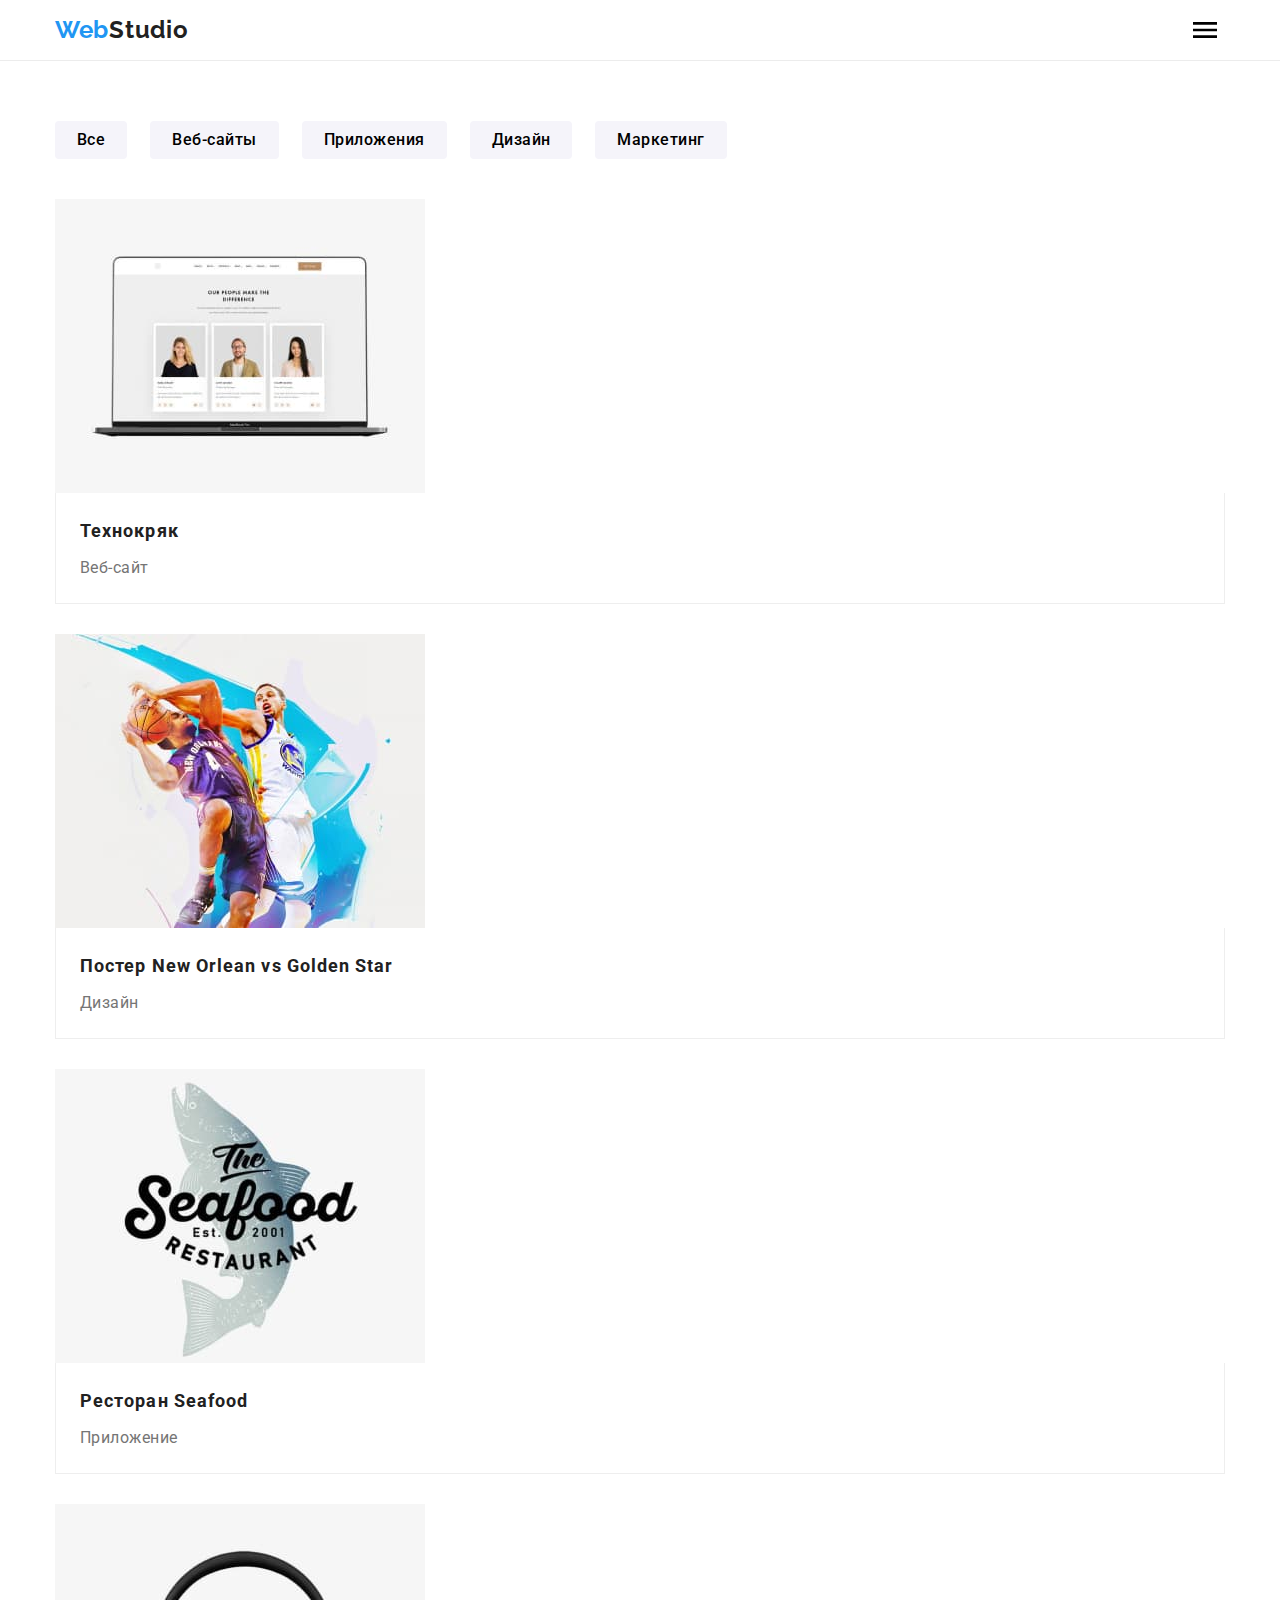
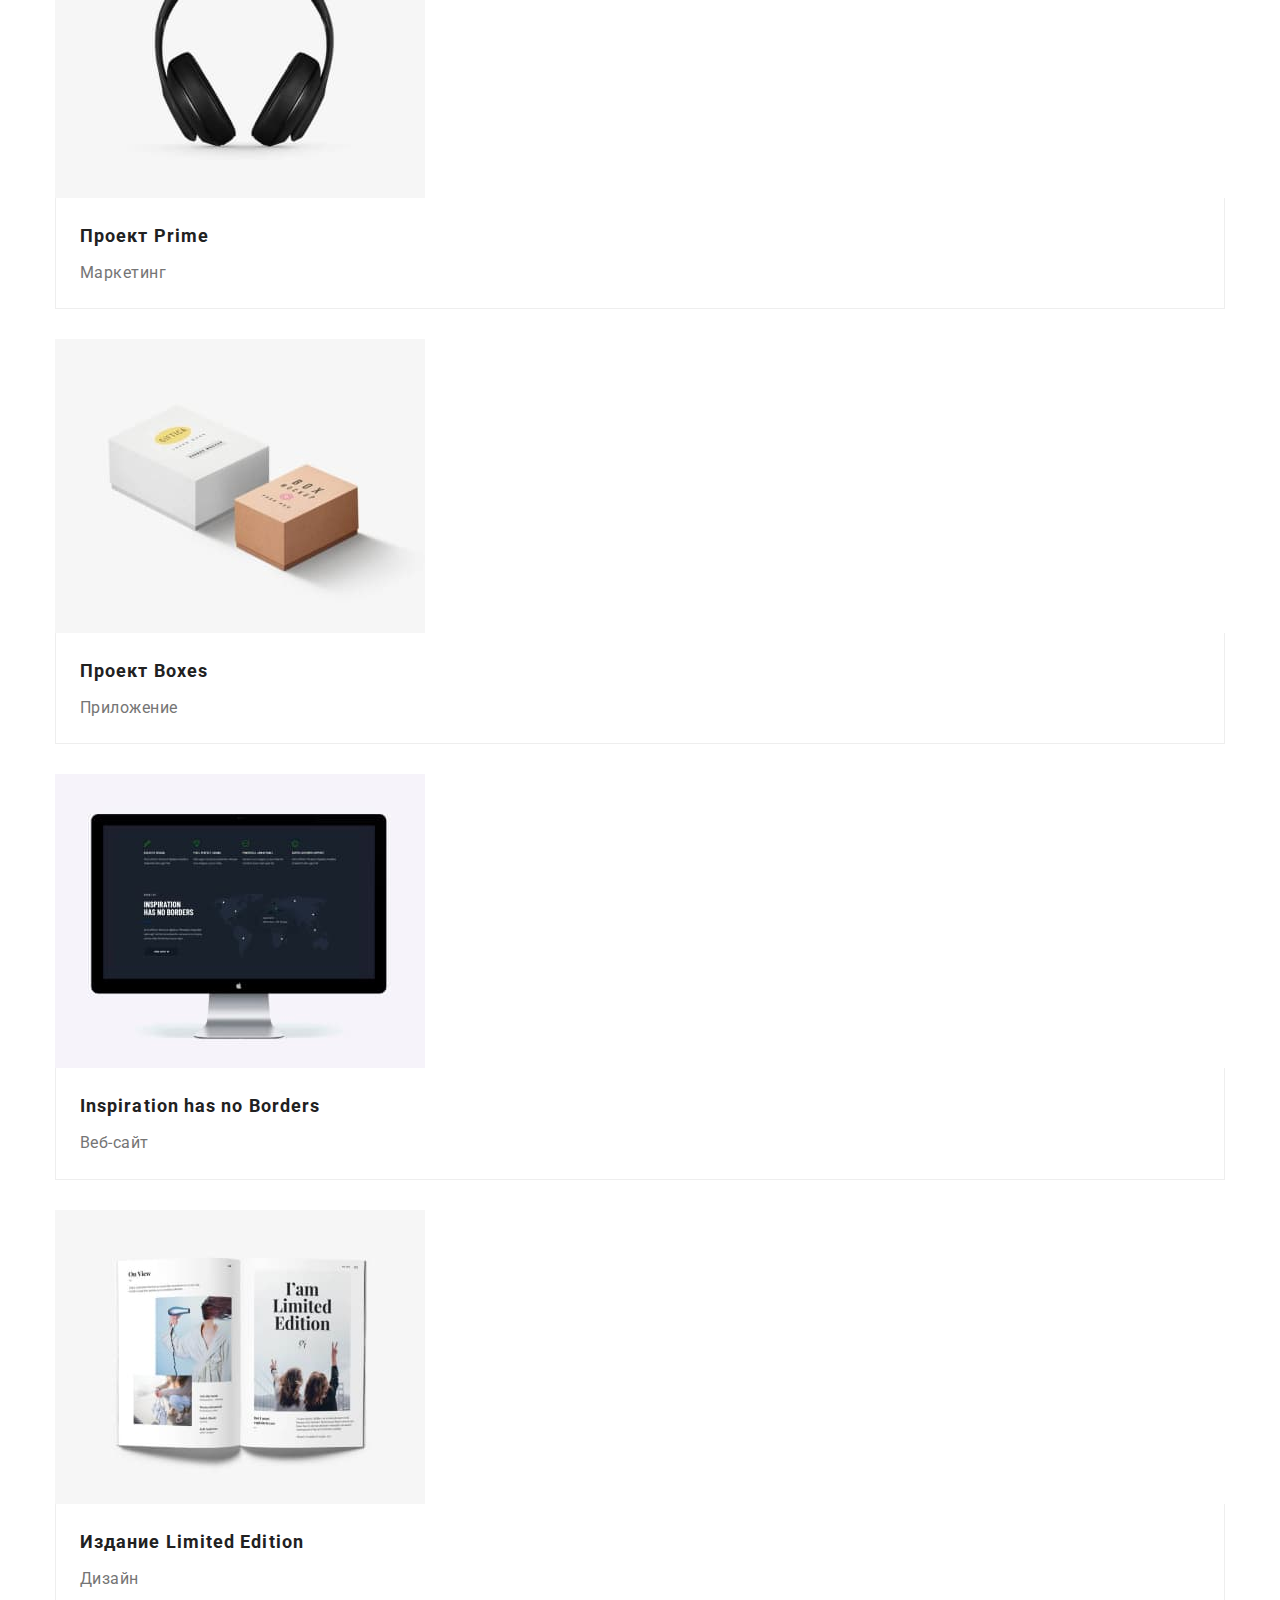
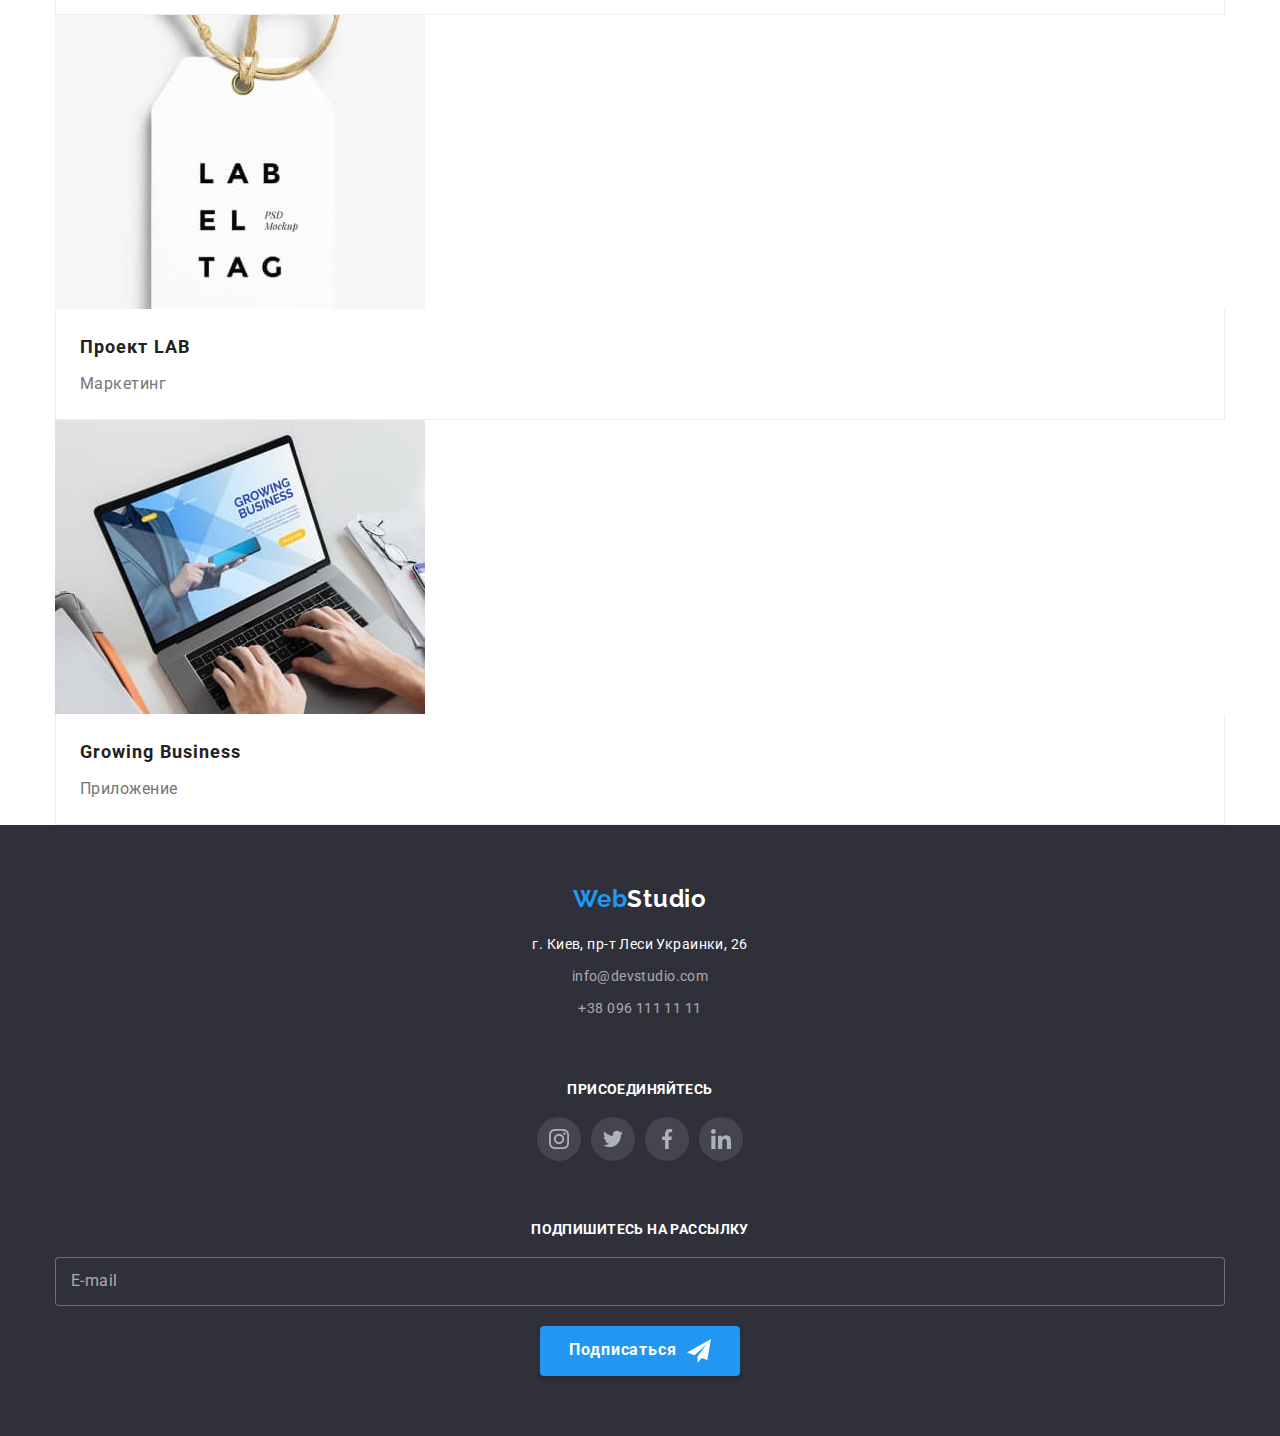
==== commit 8514970c: "Markup mob version without images on Portfolio.html" ====
--- a/portfolio.html
+++ b/portfolio.html
@@ -20,35 +20,62 @@
             <div class="container header__content">
                 <a lang="en" class="link logo" href="./index.html">Web<span class="header__logo">Studio</span></a>
         
-                <nav class="header__nav">
-                    <ul class="list header__nav-list">
-                        <li class="header__nav-item"><a href="./index.html"
-                                class="link header__nav-link">Студия</a></li>
-                        <li class="header__nav-item"><a href="./portfolio.html" class="link header__nav-link header__nav-link--current">Портфолио</a></li>
-                        <li class="header__nav-item"><a href="#" class="link header__nav-link">Контакты</a></li>
+        
+                <button type="button" class="menu-btn" data-menu-button aria-expanded="false" aria-controls="menu-container">
+                    <svg width="40" height="40" aria-label="Переключатель мобильного меню">
+                        <use class='menu-btn__icon-menu' href="./images/icons.svg#icon-menu"></use>
+                        <use class='menu-btn__icon-menu-close' href="./images/icons.svg#icon-menu-close"></use>
+                    </svg>
+                </button>
+        
+                <div class="menu-container" data-menu id="menu-container">
+                    <nav class="header__nav">
+                        <ul class="list header__nav-list">
+                            <li class="header__nav-item"><a href="./index.html"
+                                    class="link header__nav-link header__nav-link">Студия</a></li>
+                            <li class="header__nav-item"><a href="./portfolio.html" class="link header__nav-link--current">Портфолио</a>
+                            </li>
+                            <li class="header__nav-item"><a href="#" class="link header__nav-link">Контакты</a></li>
+                        </ul>
+                    </nav>
+        
+                    <!-- contacts -->
+                    <ul class="header__contacts-list list">
+                        <li class="header__contacts-items">
+                            <a class="header__contacts-mail link" href="mailto:info@devstudio.com">
+                                <svg class="header__contacts-icon" width="16" height="12">
+                                    <use href="./images/icons.svg#icon-email"></use>
+                                </svg>
+                                info@devstudio.com
+                            </a>
+                        </li>
+        
+                        <li class="header__contacts-items">
+                            <a class="header__contacts-tel link" href="tel:+380961111111">
+                                <svg class="header__contacts-icon" width="10" height="16">
+                                    <use href="./images/icons.svg#icon-phone"></use>
+                                </svg>
+                                +38 096 111 11 11
+                            </a>
+                        </li>
                     </ul>
-                </nav>
-        
-                <!-- contacts -->
-                <ul class="header__contacts-list list">
-                    <li class="header__contacts-items">
-                        <a class="header__contacts-link link" href="mailto:info@devstudio.com">
-                            <svg class="header__contacts-icon" width="16" height="12">
-                                <use href="./images/icons.svg#icon-email"></use>
-                            </svg>
-                            info@devstudio.com
-                        </a>
-                    </li>
-        
-                    <li class="header__contacts-items">
-                        <a class="header__contacts-link link" href="tel:+380961111111">
-                            <svg class="header__contacts-icon" width="10" height="16">
-                                <use href="./images/icons.svg#icon-phone"></use>
-                            </svg>
-                            +38 096 111 11 11
-                        </a>
-                    </li>
-                </ul>
+        
+                    <ul class="header__socials-list list">
+                        <li class="header__socials-items"><a href="#" onclick="return false;"
+                                class="header__socials-link link">Instagram</a></li>
+                        <li class="header__socials-items"><a href="#" onclick="return false;"
+                                class="header__socials-link link">Twitter</a></li>
+                        <li class="header__socials-items"><a href="#" onclick="return false;"
+                                class="header__socials-link link">Facebook</a></li>
+                        <li class="header__socials-items"><a href="#" onclick="return false;"
+                                class="header__socials-link link">LinkedIn</a></li>
+        
+                    </ul>
+        
+                </div>
+        
+        
+        
             </div>
         
         
--- a/css/main.min.css
+++ b/css/main.min.css
@@ -1,2 +1,2 @@
-.visually-hidden{position:absolute;width:1px;height:1px;margin:-1px;border:0;padding:0;white-space:nowrap;-webkit-clip-path:inset(100%);clip-path:inset(100%);clip:rect(0 0 0 0);overflow:hidden}.modal__btn-close,.recall__check-icon,.recall__confirm,.benefits__icon-box,.doing__text,.social-list__link,.client__logo-box,.footer__socials-link,.footer__subscribe-button{display:-webkit-box;display:-ms-flexbox;display:flex;-webkit-box-pack:center;-ms-flex-pack:center;justify-content:center;-webkit-box-align:center;-ms-flex-align:center;align-items:center}body{font-family:Roboto, sans-serif;color:#212121;background-color:#fff;font-size:14px;letter-spacing:0.03em}img{display:block;max-width:100%;height:auto}h1,h2,h3,h4,h5,h6,p{margin:0}.list{list-style:none;margin:0;padding:0}.link{text-decoration:none;font-style:normal}.button{font-size:16px;line-height:1.63;letter-spacing:0.03em;background:#f5f4fa;border-radius:4px;border:none;cursor:pointer;-webkit-transition-property:color, background-color, -webkit-box-shadow;transition-property:color, background-color, -webkit-box-shadow;transition-property:color, background-color, box-shadow;transition-property:color, background-color, box-shadow, -webkit-box-shadow;-webkit-transition-duration:250ms;transition-duration:250ms;-webkit-transition-timing-function:cubic-bezier(0.4, 0, 0.2, 1);transition-timing-function:cubic-bezier(0.4, 0, 0.2, 1)}.section{padding-top:94px;padding-bottom:94px}.container{margin-left:auto;margin-right:auto;width:1200px;padding-left:15px;padding-right:15px}.header{border-bottom:1px solid #ececec}.header__content{display:-webkit-box;display:-ms-flexbox;display:flex;-webkit-box-align:center;-ms-flex-align:center;align-items:center}.logo{font-family:Raleway, sans-serif;font-weight:700;font-size:26px;line-height:1.19;letter-spacing:0.03em;text-decoration:none;color:#2196f3}.header__logo{color:#212121}.footer__logo{display:inline-block;margin-bottom:20px}.footer__logo-second{color:#fff}.header__nav-link{position:relative;color:#212121;font-weight:500;line-height:1.14;letter-spacing:0.02em;-webkit-transition-property:color;transition-property:color;-webkit-transition-duration:250ms;transition-duration:250ms;-webkit-transition-timing-function:cubic-bezier(0.4, 0, 0.2, 1);transition-timing-function:cubic-bezier(0.4, 0, 0.2, 1)}.header__nav-link--current,.header__nav-link:focus,.header__nav-link:hover{color:#2196f3}.header__nav-link--current::after{position:absolute;content:"";width:100%;height:4px;border-radius:2px;left:0;bottom:0;background-color:#2196f3}.header__nav{margin-left:93px}.header__nav-list{display:-webkit-box;display:-ms-flexbox;display:flex}.header__nav-link{display:block;padding-top:32px;padding-bottom:32px}.header__nav-item:not(:last-child){margin-right:50px}.header__contacts-icon{margin-right:10px}.header__contacts-icon:hover,.header__contacts-icon:focus{color:#2196f3;fill:#2196f3}.header__contacts-link{color:#757575;fill:#757575;font-size:14px;line-height:1.14px;letter-spacing:0.02em;display:-webkit-box;display:-ms-flexbox;display:flex;-webkit-box-align:center;-ms-flex-align:center;align-items:center;-webkit-transition-property:color, fill;transition-property:color, fill;-webkit-transition-duration:250ms;transition-duration:250ms;-webkit-transition-timing-function:cubic-bezier(0.4, 0, 0.2, 1);transition-timing-function:cubic-bezier(0.4, 0, 0.2, 1)}.header__contacts-link:hover,.header__contacts-link:focus{color:#2196f3;fill:#2196f3}.header__contacts-list{display:-webkit-box;display:-ms-flexbox;display:flex;margin-left:auto;line-height:1.14;letter-spacing:0.02em;font-weight:500;-webkit-box-align:center;-ms-flex-align:center;align-items:center}.header__contacts-items:not(:last-child){margin-right:50px}.backdrop{position:fixed;top:0;left:0;width:100%;height:100%;opacity:1;background-color:rgba(0,0,0,0.2);-webkit-transition:opacity 250ms cubic-bezier(0.4, 0, 0.2, 1);transition:opacity 250ms cubic-bezier(0.4, 0, 0.2, 1)}.backdrop.is-hidden .modal{-webkit-transform:translate(-50%, -50%) scale(0);transform:translate(-50%, -50%) scale(0)}.backdrop.is-hidden{opacity:0;pointer-events:none}.modal{position:absolute;top:50%;left:50%;-webkit-transform:translate(-50%, -50%) scale(1);transform:translate(-50%, -50%) scale(1);width:528px;height:581px;-webkit-box-shadow:0px 1px 3px rgba(0,0,0,0.12),0px 1px 1px rgba(0,0,0,0.14),0px 2px 1px rgba(0,0,0,0.2);box-shadow:0px 1px 3px rgba(0,0,0,0.12),0px 1px 1px rgba(0,0,0,0.14),0px 2px 1px rgba(0,0,0,0.2);border-radius:4px;padding:40px;background-color:#fff;-webkit-transition:-webkit-transform 250ms cubic-bezier(0.4, 0, 0.2, 1);transition:-webkit-transform 250ms cubic-bezier(0.4, 0, 0.2, 1);transition:transform 250ms cubic-bezier(0.4, 0, 0.2, 1);transition:transform 250ms cubic-bezier(0.4, 0, 0.2, 1), -webkit-transform 250ms cubic-bezier(0.4, 0, 0.2, 1)}.modal__btn-close{position:absolute;padding:0;background-color:#fff;border:1px solid rgba(0,0,0,0.1);border-radius:50%;width:30px;height:30px;top:8px;right:8px;cursor:pointer}.modal__close-icon{width:11px;height:11px;fill:#000000;-webkit-transition:fill 250ms cubic-bezier(0.4, 0, 0.2, 1);transition:fill 250ms cubic-bezier(0.4, 0, 0.2, 1)}.modal__btn-close:hover .modal__close-icon,.modal__btn-close:focus .modal__close-icon{fill:#2196f3}.recall__title{margin-bottom:12px;font-size:20px;line-height:1.15;font-weight:700;text-align:center;letter-spacing:0.03em;color:#212121}.recall__comment{margin-bottom:20px}.recall__name,.recall__phone,.recall__email{margin-bottom:10px}.recall__name,.recall__phone,.recall__email,.recall__comment{display:block;position:relative}.recall__label{display:block;margin-bottom:4px;font-weight:400;font-size:12px;line-height:1.17;letter-spacing:0.01em;color:#757575}.recall__input{cursor:pointer;display:block;height:40px;width:100%;border:1px solid rgba(33,33,33,0.2);border-radius:4px;padding-left:42px;padding-right:10px;padding-top:5px;padding-bottom:5px;font-size:21px;outline:transparent;-webkit-transition:border-color 250ms cubic-bezier(0.4, 0, 0.2, 1);transition:border-color 250ms cubic-bezier(0.4, 0, 0.2, 1)}.recall__input:hover,.recall__input:focus,.recall__input:focus-visible{border-color:#2196f3}.recall__icon{position:absolute;top:0;left:12px;top:30px;fill:#212121;-webkit-transition:fill 250ms cubic-bezier(0.4, 0, 0.2, 1);transition:fill 250ms cubic-bezier(0.4, 0, 0.2, 1)}.recall__input:hover+.recall__icon,.recall__input:focus+.recall__icon{fill:#2196f3;pointer-events:none}.recall__comment-field{display:block;width:100%;height:120px;resize:none;border:1px solid rgba(33,33,33,0.2);border-radius:4px;padding-left:16px;padding-right:16px;padding-top:12px;padding-bottom:12px;font-size:16px;outline:transparent;-webkit-transition:border-color 250ms cubic-bezier(0.4, 0, 0.2, 1);transition:border-color 250ms cubic-bezier(0.4, 0, 0.2, 1)}.recall__comment-field:hover,.recall__comment-field:focus{border-color:#2196f3}.recall__comment-field::-webkit-input-placeholder{font-weight:400;font-size:14px;line-height:16px;letter-spacing:0.01em;color:rgba(117,117,117,0.5)}.recall__comment-field:-ms-input-placeholder{font-weight:400;font-size:14px;line-height:16px;letter-spacing:0.01em;color:rgba(117,117,117,0.5)}.recall__comment-field::-ms-input-placeholder{font-weight:400;font-size:14px;line-height:16px;letter-spacing:0.01em;color:rgba(117,117,117,0.5)}.recall__comment-field::placeholder{font-weight:400;font-size:14px;line-height:16px;letter-spacing:0.01em;color:rgba(117,117,117,0.5)}.recall__check-icon{content:"";width:16px;height:15px;border:2px solid #212121;border-radius:4px;margin-right:7px;fill:transparent;-webkit-transition-property:background-color, border-color, fill;transition-property:background-color, border-color, fill;-webkit-transition-duration:250ms;transition-duration:250ms;-webkit-transition-timing-function:cubic-bezier(0.4, 0, 0.2, 1);transition-timing-function:cubic-bezier(0.4, 0, 0.2, 1)}.recall__check-icon:hover,.recall__check-icon:focus,.recall__check:focus+.recall__check-icon{border-color:#2196f3}.recall__check:checked+.recall__check-icon{background-color:#2196f3;border-color:#2196f3;fill:#fff}.recall__confirm{cursor:pointer;margin-bottom:30px;font-weight:400;font-size:14px;line-height:1.71;letter-spacing:0.03em;color:#757575}.recall__confirm-link{color:#2196f3}.recall__btn-send{cursor:pointer;display:block;margin-left:auto;margin-right:auto;font-family:Roboto, sans-serif;font-style:normal;font-weight:700;font-size:16px;line-height:1.88;text-align:center;letter-spacing:0.06em;color:#fff;background-color:#2196f3;border-radius:4px;border:none;min-width:200px;padding:10px 32px;-webkit-box-shadow:0px 4px 4px rgba(0,0,0,0.15);box-shadow:0px 4px 4px rgba(0,0,0,0.15);-webkit-transition-property:background-color;transition-property:background-color;-webkit-transition-duration:250ms;transition-duration:250ms;-webkit-transition-timing-function:cubic-bezier(0.4, 0, 0.2, 1);transition-timing-function:cubic-bezier(0.4, 0, 0.2, 1)}.recall__btn-send:hover,.recall__btn-send:focus{background-color:#188ce8}.hero.section{padding-top:200px;padding-bottom:200px}.hero{max-width:1600px;height:600px;margin-left:auto;margin-right:auto;text-align:center;background-image:-webkit-gradient(linear, left top, right top, from(rgba(47,48,58,0.4)), to(rgba(47,48,58,0.4))),url(../images/hero.jpg);background-image:linear-gradient(to right, rgba(47,48,58,0.4), rgba(47,48,58,0.4)),url(../images/hero.jpg);background-size:cover;background-repeat:no-repeat;background-color:#c4c4c4}.hero__title{font-weight:900;font-size:44px;line-height:1.36;text-align:center;letter-spacing:0.06em;text-transform:uppercase;color:#fff;width:696px;margin-left:auto;margin-right:auto;margin-top:0;margin-bottom:30px}.hero__button{cursor:pointer;font-family:Roboto, sans-serif;font-style:normal;font-weight:700;font-size:16px;line-height:1.88;text-align:center;letter-spacing:0.06em;color:#fff;background-color:#2196f3;border-radius:4px;border-width:0;min-width:200px;padding:10px 32px;-webkit-box-shadow:0px 4px 4px rgba(0,0,0,0.15);box-shadow:0px 4px 4px rgba(0,0,0,0.15);-webkit-transition-property:background-color;transition-property:background-color;-webkit-transition-duration:250ms;transition-duration:250ms;-webkit-transition-timing-function:cubic-bezier(0.4, 0, 0.2, 1);transition-timing-function:cubic-bezier(0.4, 0, 0.2, 1)}.hero__button:hover,.hero__button:focus{background-color:#188ce8}.benefits.section{padding-bottom:0}.benefits__icon-box{height:120px;width:270px;background-color:#f5f4fa;border-radius:4px;margin-bottom:30px}.benefits__icon{width:70px;height:70px}.benefits__list{display:-webkit-box;display:-ms-flexbox;display:flex}.benefits__items:not(:last-child){margin-right:30px}.benefits__title{font-size:14px;font-weight:700;letter-spacing:0.03em;text-transform:uppercase;color:#212121;margin-bottom:10px}.benefits__text{font-weight:400;font-size:14px;line-height:1.71;letter-spacing:0.03em;color:#757575}.doing__title{font-weight:700;font-size:36px;line-height:1.17;text-align:center;letter-spacing:0.03em;margin-top:0;margin-bottom:50px}.doing__list{display:-webkit-box;display:-ms-flexbox;display:flex}.doing__foto{display:block}.doing__items{position:relative}.doing__items:not(:last-child){margin-right:30px}.doing__text{position:absolute;width:100%;height:70px;background-color:rgba(47,48,58,0.8);text-transform:uppercase;left:0;bottom:0;color:#fff;font-weight:700;line-height:1.17}.team{background-color:#f5f4fa}.team__items{background:#fff;-webkit-box-shadow:0px 1px 3px #0000001f,0px 1px 1px #00000024,0px 2px 1px #00000033;box-shadow:0px 1px 3px #0000001f,0px 1px 1px #00000024,0px 2px 1px #00000033;border-radius:0px 0px 4px 4px;width:270px}.team__items:not(:last-child){margin-right:30px}.team__info{padding-top:30px;padding-bottom:30px}.team__title{font-weight:700;font-size:36px;line-height:42px;text-align:center;color:#212121;margin-top:0;margin-bottom:50px}.team__name{font-weight:500;font-size:16px;line-height:1.19;text-align:center;color:#212121;margin-bottom:10px}.team__position{font-weight:400;font-size:16px;line-height:1.19;text-align:center;color:#757575;margin-bottom:16px}.team__list{display:-webkit-box;display:-ms-flexbox;display:flex}.social-list{display:-webkit-box;display:-ms-flexbox;display:flex;-webkit-box-pack:center;-ms-flex-pack:center;justify-content:center;fill:#afb1b8}.social-list__link{height:44px;width:44px;border-radius:50%;-webkit-transition-property:fill, background-color;transition-property:fill, background-color;-webkit-transition-duration:250ms;transition-duration:250ms;-webkit-transition-timing-function:cubic-bezier(0.4, 0, 0.2, 1);transition-timing-function:cubic-bezier(0.4, 0, 0.2, 1)}.social-list__link:hover,.social-list__link:focus{cursor:pointer;fill:#fff;background-color:#2196f3}.social-list__items{height:44px;width:44px}.social-list__items:not(:last-child){margin-right:10px}.social-list__icon{height:20px;width:20px}.clients{padding-top:94px;padding-bottom:94px}.clients__title{text-align:center;margin-bottom:50px;font-size:36px;line-height:1.17}.clients__list{display:-webkit-box;display:-ms-flexbox;display:flex;-webkit-box-pack:center;-ms-flex-pack:center;justify-content:center}.client__logo-box{width:170px;height:92px;border:1px solid #afb1b8;border-radius:4px;-webkit-transition-property:fill;transition-property:fill;-webkit-transition-duration:250ms;transition-duration:250ms;-webkit-transition-timing-function:cubic-bezier(0.4, 0, 0.2, 1);transition-timing-function:cubic-bezier(0.4, 0, 0.2, 1)}.client__logo-box:hover,.client__logo-box:focus{border-color:#2196f3;fill:#2196f3}.clients__items{fill:#afb1b8}.clients__items:not(:last-child){margin-right:30px}.clients__icon{width:106px;height:60px}.works__btn-list{display:-webkit-box;display:-ms-flexbox;display:flex;-webkit-box-pack:center;-ms-flex-pack:center;justify-content:center;margin-bottom:50px}.works__btn{font-family:Roboto, sans-serif;font-weight:500;letter-spacing:0.03em;padding:6px 22px}.works__btn:focus,.works__btn:hover{color:#fff;background:#2196f3;-webkit-box-shadow:0px 2px 2px rgba(0,0,0,0.12),0px 1px 2px rgba(0,0,0,0.08),0px 3px 2px rgba(0,0,0,0.1);box-shadow:0px 2px 2px rgba(0,0,0,0.12),0px 1px 2px rgba(0,0,0,0.08),0px 3px 2px rgba(0,0,0,0.1)}.works__btn-items:not(:last-child){margin-right:8px}.works__container{-webkit-box-align:center;-ms-flex-align:center;align-items:center}.works__name{color:#212121;font-weight:700;font-size:18px;line-height:2;letter-spacing:0.06em;margin-top:0;margin-bottom:4px}.works__type{font-family:"Roboto";font-weight:400;font-size:16px;line-height:1.88;letter-spacing:0.03em;color:#757575;margin-top:0;margin-bottom:0}.works__thumb{position:relative;overflow:hidden}.works__overlay{position:absolute;display:-webkit-box;display:-ms-flexbox;display:flex;width:100%;height:100%;top:0;left:0;padding:63px 24px;-webkit-box-align:center;-ms-flex-align:center;align-items:center;font-size:18px;line-height:1.55;color:#fff;background-color:rgba(33,150,243,0.9);-webkit-transform:translateY(101%);transform:translateY(101%);-webkit-transition:-webkit-transform 250ms cubic-bezier(0.4, 0, 0.2, 1);transition:-webkit-transform 250ms cubic-bezier(0.4, 0, 0.2, 1);transition:transform 250ms cubic-bezier(0.4, 0, 0.2, 1);transition:transform 250ms cubic-bezier(0.4, 0, 0.2, 1), -webkit-transform 250ms cubic-bezier(0.4, 0, 0.2, 1)}.works__cards-link:hover .works__overlay,.works__cards-link:focus .works__overlay{-webkit-transform:translateY(0);transform:translateY(0)}.works__info-box{border:1px solid #eee;padding-left:24px;padding-right:24px;padding-bottom:20px;padding-top:20px;border-top:none}.works__cards-list{display:-webkit-box;display:-ms-flexbox;display:flex;-ms-flex-wrap:wrap;flex-wrap:wrap;width:calc(100% - (30px * 2))/3}.works__cards-link{display:block}.works__cards-link:hover,.works__cards-link:focus{cursor:pointer;-webkit-box-shadow:1px 4px 6px rgba(0,0,0,0.16),0px 4px 4px rgba(0,0,0,0.06),0px 1px 1px rgba(0,0,0,0.12);box-shadow:1px 4px 6px rgba(0,0,0,0.16),0px 4px 4px rgba(0,0,0,0.06),0px 1px 1px rgba(0,0,0,0.12)}.works__items:not(:nth-child(3n)){margin-right:30px}.works__items:not(:nth-last-child(-n+3)){margin-bottom:30px}.footer{background-color:#2f303a;padding-top:60px;padding-bottom:60px}.footer__container{display:-webkit-box;display:-ms-flexbox;display:flex;-webkit-box-align:baseline;-ms-flex-align:baseline;align-items:baseline}.footer__contacts{margin-right:70px;font-weight:400;font-size:14px;line-height:1.71;letter-spacing:0.03em}.footer__contacts-items:not(:last-child){margin-bottom:9px}.footer__adress-link{color:#fff;-webkit-transition-property:color;transition-property:color;-webkit-transition-duration:250ms;transition-duration:250ms;-webkit-transition-timing-function:cubic-bezier(0.4, 0, 0.2, 1);transition-timing-function:cubic-bezier(0.4, 0, 0.2, 1)}.footer__adress-link:hover,.footer__adress-link:focus{color:#2196f3;fill:#2196f3}.footer__contacts-link{color:rgba(255,255,255,0.6);-webkit-transition-property:color;transition-property:color;-webkit-transition-duration:250ms;transition-duration:250ms;-webkit-transition-timing-function:cubic-bezier(0.4, 0, 0.2, 1);transition-timing-function:cubic-bezier(0.4, 0, 0.2, 1)}.footer__contacts-link:hover,.footer__contacts-link:focus{color:#2196f3;fill:#2196f3}.footer__socials-title{text-transform:uppercase;color:#fff;font-size:14px;line-height:1.17;margin-bottom:20px}.footer__socials-list{display:-webkit-box;display:-ms-flexbox;display:flex;fill:#fff}.footer__socials-items{border-radius:50%;background-color:rgba(255,255,255,0.1)}.footer__socials-items:not(:last-child){margin-right:10px}.footer__socials-link{width:44px;height:44px;border-radius:50%;-webkit-transition-property:background-color;transition-property:background-color;-webkit-transition-duration:250ms;transition-duration:250ms;-webkit-transition-timing-function:cubic-bezier(0.4, 0, 0.2, 1);transition-timing-function:cubic-bezier(0.4, 0, 0.2, 1)}.footer__socials-link:hover,.footer__socials-link:focus{background-color:#2196f3}.footer__socials-icon{fill:#fff}.footer__subscribe-label{display:-webkit-box;display:-ms-flexbox;display:flex}.footer__subscribe{margin-left:93px}.footer__subscribe-title{text-transform:uppercase;color:#fff;font-size:14px;line-height:1.17;margin-bottom:20px}.footer__subscribe-input{padding:15px;background-color:#2f303a;width:358px;border:1px solid rgba(255,255,255,0.3);border-radius:4px;color:#fff;-webkit-transition:border-color 250ms cubic-bezier(0.4, 0, 0.2, 1);transition:border-color 250ms cubic-bezier(0.4, 0, 0.2, 1)}.footer__subscribe-input:not(:placeholder-shown),.footer__subscribe-input:hover,.footer__subscribe-input:focus-visible{outline:none;border-color:#2196f3}.footer__subscribe-input::-webkit-input-placeholder{font-size:16px;line-height:1.25;letter-spacing:0.03em;color:rgba(255,255,255,0.6)}.footer__subscribe-input:-ms-input-placeholder{font-size:16px;line-height:1.25;letter-spacing:0.03em;color:rgba(255,255,255,0.6)}.footer__subscribe-input::-ms-input-placeholder{font-size:16px;line-height:1.25;letter-spacing:0.03em;color:rgba(255,255,255,0.6)}.footer__subscribe-input::placeholder{font-size:16px;line-height:1.25;letter-spacing:0.03em;color:rgba(255,255,255,0.6)}.footer__subscribe-button{cursor:pointer;padding:0;margin-left:12px;font-weight:700;font-size:16px;line-height:1.88;letter-spacing:0.06em;color:#fff;width:200px;height:50px;border-width:0px;-webkit-box-shadow:0px 4px 4px rgba(0,0,0,0.15);box-shadow:0px 4px 4px rgba(0,0,0,0.15);border-radius:4px;background-color:#2196f3;-webkit-transition:background-color 250ms cubic-bezier(0.4, 0, 0.2, 1);transition:background-color 250ms cubic-bezier(0.4, 0, 0.2, 1)}.footer__subscribe-input:hover ~ .footer__subscribe-button,.footer__subscribe-button:hover,.footer__subscribe-button:focus{background-color:#188ce8}.footer__subscribe-icon{fill:#fff;margin-left:10px}
+.visually-hidden{position:absolute;width:1px;height:1px;margin:-1px;border:0;padding:0;white-space:nowrap;-webkit-clip-path:inset(100%);clip-path:inset(100%);clip:rect(0 0 0 0);overflow:hidden}.modal__btn-close,.recall__check-icon,.recall__confirm,.benefits__icon-box,.doing__text,.social-list__link,.client__logo-box,.footer__socials-link,.footer__subscribe-button{display:-webkit-box;display:-ms-flexbox;display:flex;-webkit-box-pack:center;-ms-flex-pack:center;justify-content:center;-webkit-box-align:center;-ms-flex-align:center;align-items:center}body{font-family:Roboto, sans-serif;color:#212121;background-color:#fff;font-size:14px;letter-spacing:0.03em}img{display:block;max-width:100%;height:auto}h1,h2,h3,h4,h5,h6,p{margin:0}.list{list-style:none;margin:0;padding:0}.link{text-decoration:none;font-style:normal}.container{margin-left:auto;margin-right:auto;padding-left:15px;padding-right:15px}@media screen and (min-width: 480px){.container{width:480px}}@media screen and (min-width: 768px){.container{width:768px}}@media screen and (min-width: 1200px){.container{width:1200px}}.menu-container{display:none;position:absolute;top:0;left:0;background-color:#fff;width:100%;height:100vh;padding:48px 40px}.menu-container.is-open{display:-webkit-box;display:-ms-flexbox;display:flex;-webkit-box-orient:vertical;-webkit-box-direction:normal;-ms-flex-direction:column;flex-direction:column;-webkit-box-pack:justify;-ms-flex-pack:justify;justify-content:space-between}.menu-btn{z-index:999;position:absolute;right:0;top:10px;right:15px;padding:0;border:none;background-color:transparent}.menu-btn:hover,.menu-btn:focus{fill:#2196f3}.menu-btn__icon-menu-close{display:none}.menu-btn.is-open .menu-btn__icon-menu-close{display:block}.menu-btn.is-open .menu-btn__icon-menu{display:none}.button{font-size:16px;line-height:1.63;letter-spacing:0.03em;background:#f5f4fa;border-radius:4px;border:none;cursor:pointer;-webkit-transition-property:color, background-color, -webkit-box-shadow;transition-property:color, background-color, -webkit-box-shadow;transition-property:color, background-color, box-shadow;transition-property:color, background-color, box-shadow, -webkit-box-shadow;-webkit-transition-duration:250ms;transition-duration:250ms;-webkit-transition-timing-function:cubic-bezier(0.4, 0, 0.2, 1);transition-timing-function:cubic-bezier(0.4, 0, 0.2, 1)}.header{border-bottom:1px solid #ececec}.header__content{position:relative;display:-webkit-box;display:-ms-flexbox;display:flex;-ms-flex-line-pack:justify;align-content:space-between;-webkit-box-align:center;-ms-flex-align:center;align-items:center;height:60px;padding-top:10px;padding-bottom:10px}.logo{font-family:Raleway, sans-serif;font-weight:700;font-size:24px;line-height:1.17;letter-spacing:0.03em;text-decoration:none;color:#2196f3}.header__logo{color:#212121}.footer__logo{display:inline-block;margin-bottom:20px}.footer__logo-second{color:#fff}.header__nav-link{color:#212121;font-weight:500;font-size:40px;line-height:1.17;letter-spacing:0.02em;-webkit-transition-property:color;transition-property:color;-webkit-transition-duration:250ms;transition-duration:250ms;-webkit-transition-timing-function:cubic-bezier(0.4, 0, 0.2, 1);transition-timing-function:cubic-bezier(0.4, 0, 0.2, 1);cursor:pointer}.header__nav-link--current,.header__nav-link:focus,.header__nav-link:hover{color:#2196f3}.header__nav-item:not(:last-child){margin-bottom:32px}.header__contacts-list{margin-bottom:64px;line-height:1.14;letter-spacing:0.02em;font-weight:500;-webkit-box-align:center;-ms-flex-align:center;align-items:center}.header__contacts-icon{display:none}.header__contacts-mail{font-weight:500;font-size:34px;line-height:1.18;letter-spacing:0.02em;color:#2196f3;cursor:pointer}.header__contacts-mail:hover,.header__contacts-mail:focus{text-decoration:underline}.header__contacts-tel{font-weight:500;font-size:24px;line-height:1.17;letter-spacing:0.02em;color:#757575;cursor:pointer}.header__contacts-tel:hover,.header__contacts-tel:focus{text-decoration:underline}.header__contacts-items:not(:last-child){margin-bottom:32px}.header__socials-list{display:-webkit-box;display:-ms-flexbox;display:flex}.header__socials-items{padding:0 10px;border-right:1px solid rgba(33,33,33,0.2)}.header__socials-items:first-child{padding-left:0}.header__socials-items:last-child{border:none}.header__socials-link{font-weight:500;font-size:18px;line-height:1.22;letter-spacing:0.02em;color:#2196f3;cursor:pointer}.header__socials-link:hover,.header__socials-link:focus{text-decoration:underline}.backdrop{position:fixed;top:0;left:0;width:100%;height:100%;opacity:1;background-color:rgba(0,0,0,0.2);-webkit-transition:opacity 250ms cubic-bezier(0.4, 0, 0.2, 1);transition:opacity 250ms cubic-bezier(0.4, 0, 0.2, 1)}.backdrop.is-hidden .modal{-webkit-transform:translate(-50%, -50%) scale(0);transform:translate(-50%, -50%) scale(0)}.backdrop.is-hidden{opacity:0;pointer-events:none}.modal{position:absolute;top:50%;left:50%;-webkit-transform:translate(-50%, -50%) scale(1);transform:translate(-50%, -50%) scale(1);width:450px;height:609px;-webkit-box-shadow:0px 1px 3px rgba(0,0,0,0.12),0px 1px 1px rgba(0,0,0,0.14),0px 2px 1px rgba(0,0,0,0.2);box-shadow:0px 1px 3px rgba(0,0,0,0.12),0px 1px 1px rgba(0,0,0,0.14),0px 2px 1px rgba(0,0,0,0.2);border-radius:4px;padding:40px;background-color:#fff;-webkit-transition:-webkit-transform 250ms cubic-bezier(0.4, 0, 0.2, 1);transition:-webkit-transform 250ms cubic-bezier(0.4, 0, 0.2, 1);transition:transform 250ms cubic-bezier(0.4, 0, 0.2, 1);transition:transform 250ms cubic-bezier(0.4, 0, 0.2, 1), -webkit-transform 250ms cubic-bezier(0.4, 0, 0.2, 1)}.modal__btn-close{position:absolute;padding:0;background-color:#fff;border:1px solid rgba(0,0,0,0.1);border-radius:50%;width:30px;height:30px;top:8px;right:8px;cursor:pointer}.modal__close-icon{width:11px;height:11px;fill:#000000;-webkit-transition:fill 250ms cubic-bezier(0.4, 0, 0.2, 1);transition:fill 250ms cubic-bezier(0.4, 0, 0.2, 1)}.modal__btn-close:hover .modal__close-icon,.modal__btn-close:focus .modal__close-icon{fill:#2196f3}.recall__title{margin-bottom:12px;font-size:20px;line-height:1.15;font-weight:700;text-align:center;letter-spacing:0.03em;color:#212121}.recall__comment{margin-bottom:20px}.recall__name,.recall__phone,.recall__email{margin-bottom:10px}.recall__name,.recall__phone,.recall__email,.recall__comment{display:block;position:relative}.recall__label{display:block;margin-bottom:4px;font-weight:400;font-size:12px;line-height:1.17;letter-spacing:0.01em;color:#757575}.recall__input{cursor:pointer;display:block;height:40px;width:100%;border:1px solid rgba(33,33,33,0.2);border-radius:4px;padding-left:42px;padding-right:10px;padding-top:5px;padding-bottom:5px;font-size:21px;outline:transparent;-webkit-transition:border-color 250ms cubic-bezier(0.4, 0, 0.2, 1);transition:border-color 250ms cubic-bezier(0.4, 0, 0.2, 1)}.recall__input:hover,.recall__input:focus,.recall__input:focus-visible{border-color:#2196f3}.recall__icon{position:absolute;top:0;left:12px;top:30px;fill:#212121;-webkit-transition:fill 250ms cubic-bezier(0.4, 0, 0.2, 1);transition:fill 250ms cubic-bezier(0.4, 0, 0.2, 1)}.recall__input:hover+.recall__icon,.recall__input:focus+.recall__icon{fill:#2196f3;pointer-events:none}.recall__comment-field{display:block;width:100%;height:120px;resize:none;border:1px solid rgba(33,33,33,0.2);border-radius:4px;padding-left:16px;padding-right:16px;padding-top:12px;padding-bottom:12px;font-size:16px;outline:transparent;-webkit-transition:border-color 250ms cubic-bezier(0.4, 0, 0.2, 1);transition:border-color 250ms cubic-bezier(0.4, 0, 0.2, 1)}.recall__comment-field:hover,.recall__comment-field:focus{border-color:#2196f3}.recall__comment-field::-webkit-input-placeholder{font-weight:400;font-size:14px;line-height:16px;letter-spacing:0.01em;color:rgba(117,117,117,0.5)}.recall__comment-field:-ms-input-placeholder{font-weight:400;font-size:14px;line-height:16px;letter-spacing:0.01em;color:rgba(117,117,117,0.5)}.recall__comment-field::-ms-input-placeholder{font-weight:400;font-size:14px;line-height:16px;letter-spacing:0.01em;color:rgba(117,117,117,0.5)}.recall__comment-field::placeholder{font-weight:400;font-size:14px;line-height:16px;letter-spacing:0.01em;color:rgba(117,117,117,0.5)}.recall__check-icon{content:"";width:16px;height:15px;border:2px solid #212121;border-radius:4px;margin-right:7px;fill:transparent;-webkit-transition-property:background-color, border-color, fill;transition-property:background-color, border-color, fill;-webkit-transition-duration:250ms;transition-duration:250ms;-webkit-transition-timing-function:cubic-bezier(0.4, 0, 0.2, 1);transition-timing-function:cubic-bezier(0.4, 0, 0.2, 1)}.recall__check-icon:hover,.recall__check-icon:focus,.recall__check:focus+.recall__check-icon{border-color:#2196f3}.recall__check:checked+.recall__check-icon{background-color:#2196f3;border-color:#2196f3;fill:#fff}.recall__confirm{cursor:pointer;margin-bottom:30px;font-weight:400;letter-spacing:0.03em;color:#757575;font-size:12px;line-height:1.17}.recall__confirm-link{color:#2196f3}.recall__btn-send{cursor:pointer;display:block;margin-left:auto;margin-right:auto;font-family:Roboto, sans-serif;font-style:normal;font-weight:700;font-size:16px;line-height:1.88;text-align:center;letter-spacing:0.06em;color:#fff;background-color:#2196f3;border-radius:4px;border:none;min-width:200px;padding:10px 32px;-webkit-box-shadow:0px 4px 4px rgba(0,0,0,0.15);box-shadow:0px 4px 4px rgba(0,0,0,0.15);-webkit-transition-property:background-color;transition-property:background-color;-webkit-transition-duration:250ms;transition-duration:250ms;-webkit-transition-timing-function:cubic-bezier(0.4, 0, 0.2, 1);transition-timing-function:cubic-bezier(0.4, 0, 0.2, 1)}.recall__btn-send:hover,.recall__btn-send:focus{background-color:#188ce8}.hero{max-width:480px;height:400px;margin-left:auto;margin-right:auto;text-align:center;background-image:-webkit-gradient(linear, left top, right top, from(rgba(47,48,58,0.4)), to(rgba(47,48,58,0.4))),url(../images/hero.jpg);background-image:linear-gradient(to right, rgba(47,48,58,0.4), rgba(47,48,58,0.4)),url(../images/hero.jpg);background-size:cover;background-repeat:no-repeat;background-color:#c4c4c4;margin-bottom:60px}.hero.section{padding-top:118px;padding-bottom:118px}.hero__title{font-weight:900;font-size:26px;line-height:1.62;text-align:center;letter-spacing:0.06em;text-transform:uppercase;color:#fff;max-width:360px;margin-left:auto;margin-right:auto;margin-top:0;margin-bottom:30px}.hero__button{cursor:pointer;font-family:Roboto, sans-serif;font-style:normal;font-weight:700;font-size:16px;line-height:1.88;text-align:center;letter-spacing:0.06em;color:#fff;background-color:#2196f3;border-radius:4px;border-width:0;min-width:200px;padding:10px 32px;-webkit-box-shadow:0px 4px 4px rgba(0,0,0,0.15);box-shadow:0px 4px 4px rgba(0,0,0,0.15);-webkit-transition-property:background-color;transition-property:background-color;-webkit-transition-duration:250ms;transition-duration:250ms;-webkit-transition-timing-function:cubic-bezier(0.4, 0, 0.2, 1);transition-timing-function:cubic-bezier(0.4, 0, 0.2, 1)}.hero__button:hover,.hero__button:focus{background-color:#188ce8}.benefits.section{padding-bottom:0;margin-bottom:60px}.benefits__icon-box{height:120px;background-color:#f5f4fa;border-radius:4px;margin-bottom:30px}.benefits__icon{width:70px;height:70px}.benefits__items:not(:last-child){margin-bottom:30px}.benefits__title{font-size:14px;font-weight:700;letter-spacing:0.03em;text-transform:uppercase;color:#212121;text-align:center;margin-bottom:10px}.benefits__text{font-weight:400;font-size:14px;line-height:1.71;letter-spacing:0.03em;color:#757575}.doing{display:none}.doing__title{font-weight:700;font-size:36px;line-height:1.17;text-align:center;letter-spacing:0.03em;margin-top:0;margin-bottom:50px}.doing__list{display:-webkit-box;display:-ms-flexbox;display:flex}.doing__foto{display:block}.doing__items{position:relative}.doing__items:not(:last-child){margin-right:30px}.doing__text{position:absolute;width:100%;height:70px;background-color:rgba(47,48,58,0.8);text-transform:uppercase;left:0;bottom:0;color:#fff;font-weight:700;line-height:1.17}.team{background-color:#f5f4fa;padding-top:60px;padding-bottom:60px}.team__items{background:#fff;-webkit-box-shadow:0px 1px 3px #0000001f,0px 1px 1px #00000024,0px 2px 1px #00000033;box-shadow:0px 1px 3px #0000001f,0px 1px 1px #00000024,0px 2px 1px #00000033;border-radius:0px 0px 4px 4px}.team__items:not(:last-child){margin-bottom:30px}.team__info{padding-top:30px;padding-bottom:30px}.team__title{font-weight:700;font-size:36px;line-height:42px;text-align:center;color:#212121;margin-top:0;margin-bottom:30px}.team__name{font-weight:500;font-size:16px;line-height:1.19;text-align:center;color:#212121;margin-bottom:10px}.team__position{font-weight:400;font-size:16px;line-height:1.19;text-align:center;color:#757575;margin-bottom:16px}.social-list{display:-webkit-box;display:-ms-flexbox;display:flex;-webkit-box-pack:center;-ms-flex-pack:center;justify-content:center;fill:#afb1b8}.social-list__link{height:44px;width:44px;border-radius:50%;-webkit-transition-property:fill, background-color;transition-property:fill, background-color;-webkit-transition-duration:250ms;transition-duration:250ms;-webkit-transition-timing-function:cubic-bezier(0.4, 0, 0.2, 1);transition-timing-function:cubic-bezier(0.4, 0, 0.2, 1)}.social-list__link:hover,.social-list__link:focus{cursor:pointer;fill:#fff;background-color:#2196f3}.social-list__items{height:44px;width:44px}.social-list__items:not(:last-child){margin-right:10px}.social-list__icon{height:20px;width:20px}.clients{padding-top:60px;padding-bottom:60px}.clients__title{text-align:center;margin-bottom:30px;font-size:36px;line-height:1.17}.clients__list{display:-webkit-box;display:-ms-flexbox;display:flex;-webkit-box-pack:center;-ms-flex-pack:center;justify-content:center;-ms-flex-wrap:wrap;flex-wrap:wrap;margin:-15px}.clients__items{margin:15px}@media screen and (max-width: 767px){.clients__items{width:calc((100% - (2 * 30px)) / 2)}}.client__logo-box{border:1px solid #afb1b8;border-radius:4px;-webkit-transition-property:fill;transition-property:fill;-webkit-transition-duration:250ms;transition-duration:250ms;-webkit-transition-timing-function:cubic-bezier(0.4, 0, 0.2, 1);transition-timing-function:cubic-bezier(0.4, 0, 0.2, 1)}.client__logo-box:hover,.client__logo-box:focus{border-color:#2196f3;fill:#2196f3}.clients__icon{fill:#afb1b8}.works__btn-list{display:-webkit-box;display:-ms-flexbox;display:flex;-ms-flex-wrap:wrap;flex-wrap:wrap;gap:15px;margin-bottom:40px;margin-top:60px}.works__btn{font-family:Roboto, sans-serif;font-weight:500;letter-spacing:0.03em;padding:6px 22px}.works__btn:focus,.works__btn:hover{color:#fff;background:#2196f3;-webkit-box-shadow:0px 2px 2px rgba(0,0,0,0.12),0px 1px 2px rgba(0,0,0,0.08),0px 3px 2px rgba(0,0,0,0.1);box-shadow:0px 2px 2px rgba(0,0,0,0.12),0px 1px 2px rgba(0,0,0,0.08),0px 3px 2px rgba(0,0,0,0.1)}.works__btn-items:not(:last-child){margin-right:8px}.works__container{-webkit-box-align:center;-ms-flex-align:center;align-items:center}.works__name{color:#212121;font-weight:700;font-size:18px;line-height:2;letter-spacing:0.06em;margin-top:0;margin-bottom:4px}.works__type{font-family:"Roboto";font-weight:400;font-size:16px;line-height:1.88;letter-spacing:0.03em;color:#757575;margin-top:0;margin-bottom:0}.works__thumb{position:relative;overflow:hidden}.works__overlay{position:absolute;display:-webkit-box;display:-ms-flexbox;display:flex;width:100%;height:100%;top:0;left:0;padding:63px 24px;-webkit-box-align:center;-ms-flex-align:center;align-items:center;font-size:18px;line-height:1.55;color:#fff;background-color:rgba(33,150,243,0.9);-webkit-transform:translateY(101%);transform:translateY(101%);-webkit-transition:-webkit-transform 250ms cubic-bezier(0.4, 0, 0.2, 1);transition:-webkit-transform 250ms cubic-bezier(0.4, 0, 0.2, 1);transition:transform 250ms cubic-bezier(0.4, 0, 0.2, 1);transition:transform 250ms cubic-bezier(0.4, 0, 0.2, 1), -webkit-transform 250ms cubic-bezier(0.4, 0, 0.2, 1)}.works__cards-link:hover .works__overlay,.works__cards-link:focus .works__overlay{-webkit-transform:translateY(0);transform:translateY(0)}.works__info-box{border:1px solid #eee;padding-left:24px;padding-right:24px;padding-bottom:20px;padding-top:20px;border-top:none}.works__cards-list{display:block}.works__cards-link{display:block}.works__cards-link:hover,.works__cards-link:focus{cursor:pointer;-webkit-box-shadow:1px 4px 6px rgba(0,0,0,0.16),0px 4px 4px rgba(0,0,0,0.06),0px 1px 1px rgba(0,0,0,0.12);box-shadow:1px 4px 6px rgba(0,0,0,0.16),0px 4px 4px rgba(0,0,0,0.06),0px 1px 1px rgba(0,0,0,0.12)}.works__items:not(:nth-last-child(-n+3)){margin-bottom:30px}.footer{text-align:center;background-color:#2f303a;padding-top:60px;padding-bottom:60px}.footer__contacts{font-weight:400;font-size:14px;line-height:1.71;letter-spacing:0.03em;margin-bottom:60px}.footer__contacts-items:not(:last-child){margin-bottom:8px}.footer__adress-link{color:#fff;-webkit-transition-property:color;transition-property:color;-webkit-transition-duration:250ms;transition-duration:250ms;-webkit-transition-timing-function:cubic-bezier(0.4, 0, 0.2, 1);transition-timing-function:cubic-bezier(0.4, 0, 0.2, 1)}.footer__adress-link:hover,.footer__adress-link:focus{color:#2196f3;fill:#2196f3}.footer__contacts-link{color:rgba(255,255,255,0.6);-webkit-transition-property:color;transition-property:color;-webkit-transition-duration:250ms;transition-duration:250ms;-webkit-transition-timing-function:cubic-bezier(0.4, 0, 0.2, 1);transition-timing-function:cubic-bezier(0.4, 0, 0.2, 1)}.footer__contacts-link:hover,.footer__contacts-link:focus{color:#2196f3;fill:#2196f3}.footer__socials{margin-bottom:60px}.footer__socials-title{text-transform:uppercase;color:#fff;font-size:14px;line-height:1.17;margin-bottom:20px}.footer__socials-list{display:-webkit-box;display:-ms-flexbox;display:flex;-webkit-box-pack:center;-ms-flex-pack:center;justify-content:center}.footer__socials-items{border-radius:50%;background-color:rgba(255,255,255,0.1)}.footer__socials-items:not(:last-child){margin-right:10px}.footer__socials-link{width:44px;height:44px;border-radius:50%;-webkit-transition-property:background-color;transition-property:background-color;-webkit-transition-duration:250ms;transition-duration:250ms;-webkit-transition-timing-function:cubic-bezier(0.4, 0, 0.2, 1);transition-timing-function:cubic-bezier(0.4, 0, 0.2, 1)}.footer__socials-link:hover,.footer__socials-link:focus{background-color:#2196f3}.footer__socials-icon{fill:#afb1b8}.footer__subscribe-title{text-transform:uppercase;color:#fff;font-size:14px;line-height:1.17;margin-bottom:20px}.footer__subscribe-input{margin-bottom:20px;padding:15px;background-color:#2f303a;width:100%;border:1px solid rgba(255,255,255,0.3);border-radius:4px;color:#fff;-webkit-transition:border-color 250ms cubic-bezier(0.4, 0, 0.2, 1);transition:border-color 250ms cubic-bezier(0.4, 0, 0.2, 1)}.footer__subscribe-input:not(:placeholder-shown),.footer__subscribe-input:hover,.footer__subscribe-input:focus-visible{outline:none;border-color:#2196f3}.footer__subscribe-input::-webkit-input-placeholder{font-size:16px;line-height:1.25;letter-spacing:0.03em;color:rgba(255,255,255,0.6)}.footer__subscribe-input:-ms-input-placeholder{font-size:16px;line-height:1.25;letter-spacing:0.03em;color:rgba(255,255,255,0.6)}.footer__subscribe-input::-ms-input-placeholder{font-size:16px;line-height:1.25;letter-spacing:0.03em;color:rgba(255,255,255,0.6)}.footer__subscribe-input::placeholder{font-size:16px;line-height:1.25;letter-spacing:0.03em;color:rgba(255,255,255,0.6)}.footer__subscribe-button{cursor:pointer;padding:0;margin-left:auto;margin-right:auto;font-weight:700;font-size:16px;line-height:1.88;letter-spacing:0.06em;color:#fff;width:200px;height:50px;border-width:0px;-webkit-box-shadow:0px 4px 4px rgba(0,0,0,0.15);box-shadow:0px 4px 4px rgba(0,0,0,0.15);border-radius:4px;background-color:#2196f3;-webkit-transition:background-color 250ms cubic-bezier(0.4, 0, 0.2, 1);transition:background-color 250ms cubic-bezier(0.4, 0, 0.2, 1)}.footer__subscribe-input:hover ~ .footer__subscribe-button,.footer__subscribe-button:hover,.footer__subscribe-button:focus{background-color:#188ce8}.footer__subscribe-icon{fill:#fff;margin-left:10px}
 /*# sourceMappingURL=main.min.css.map */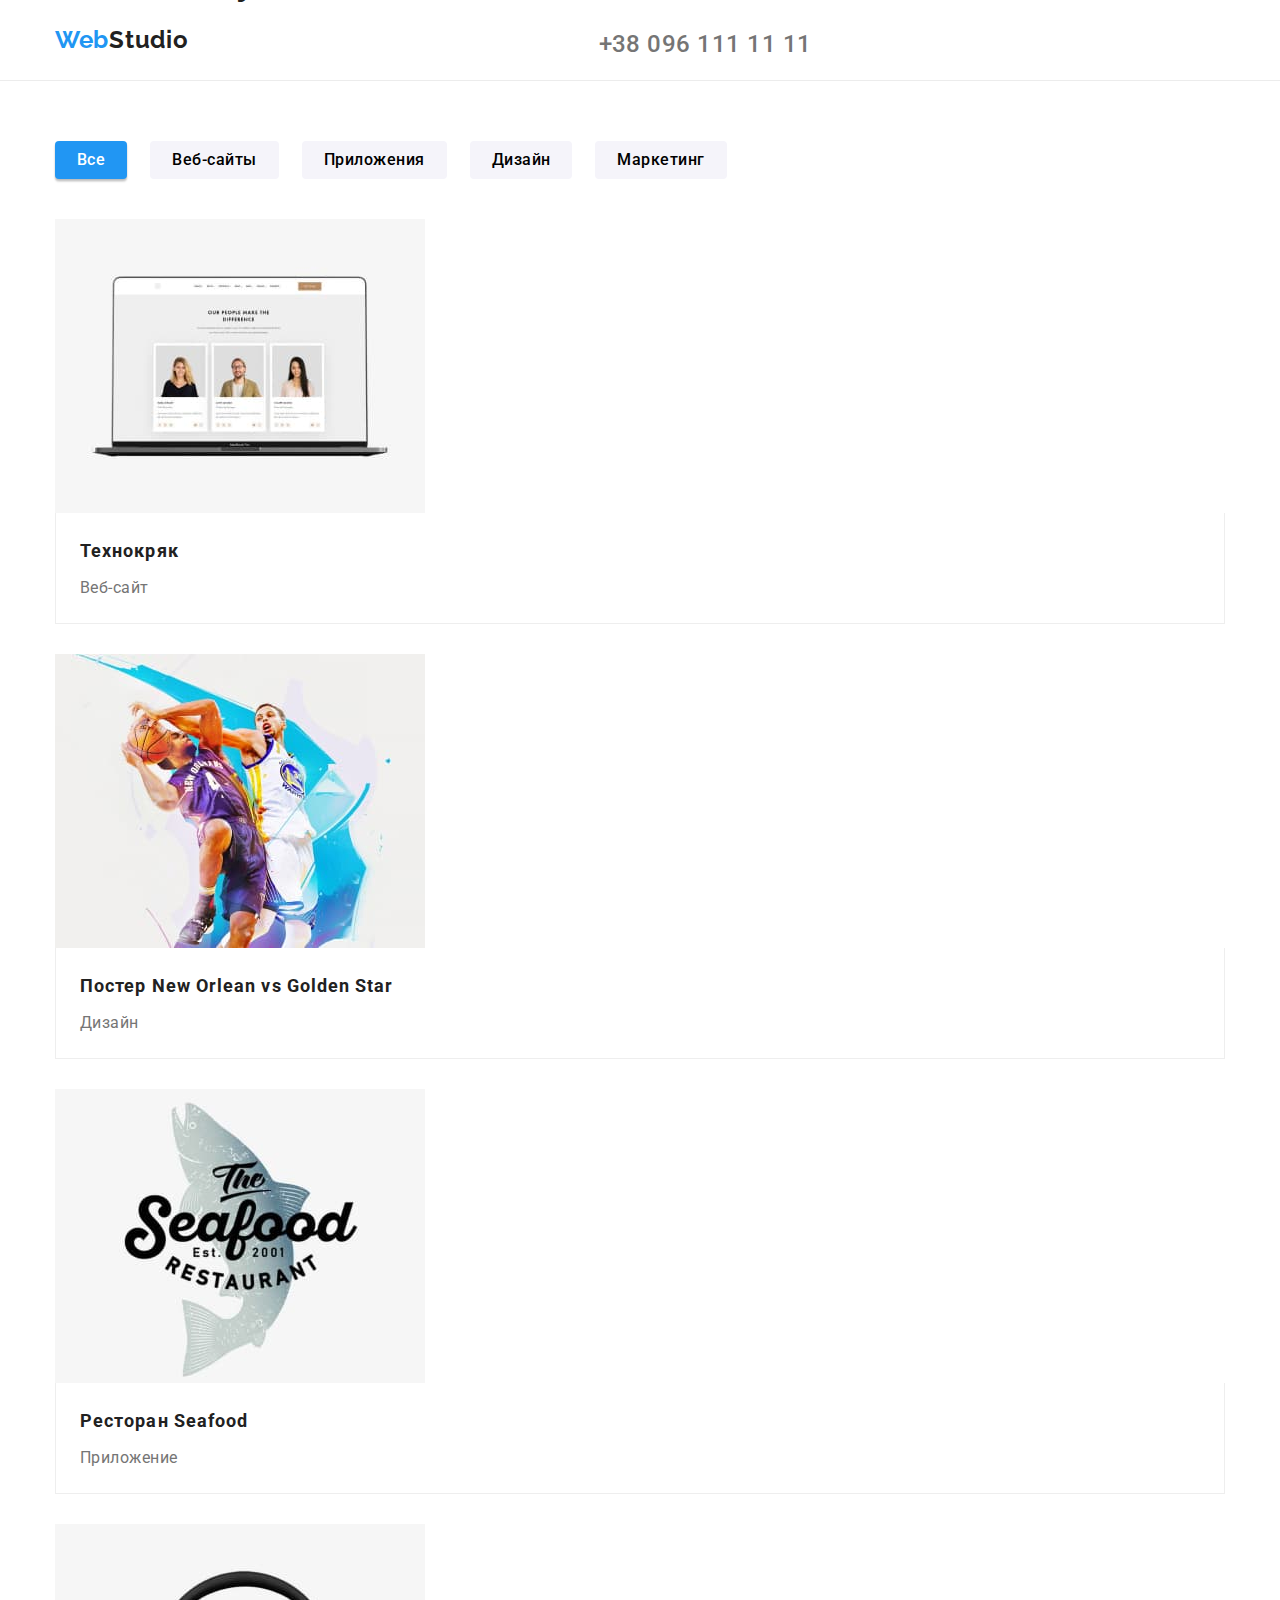
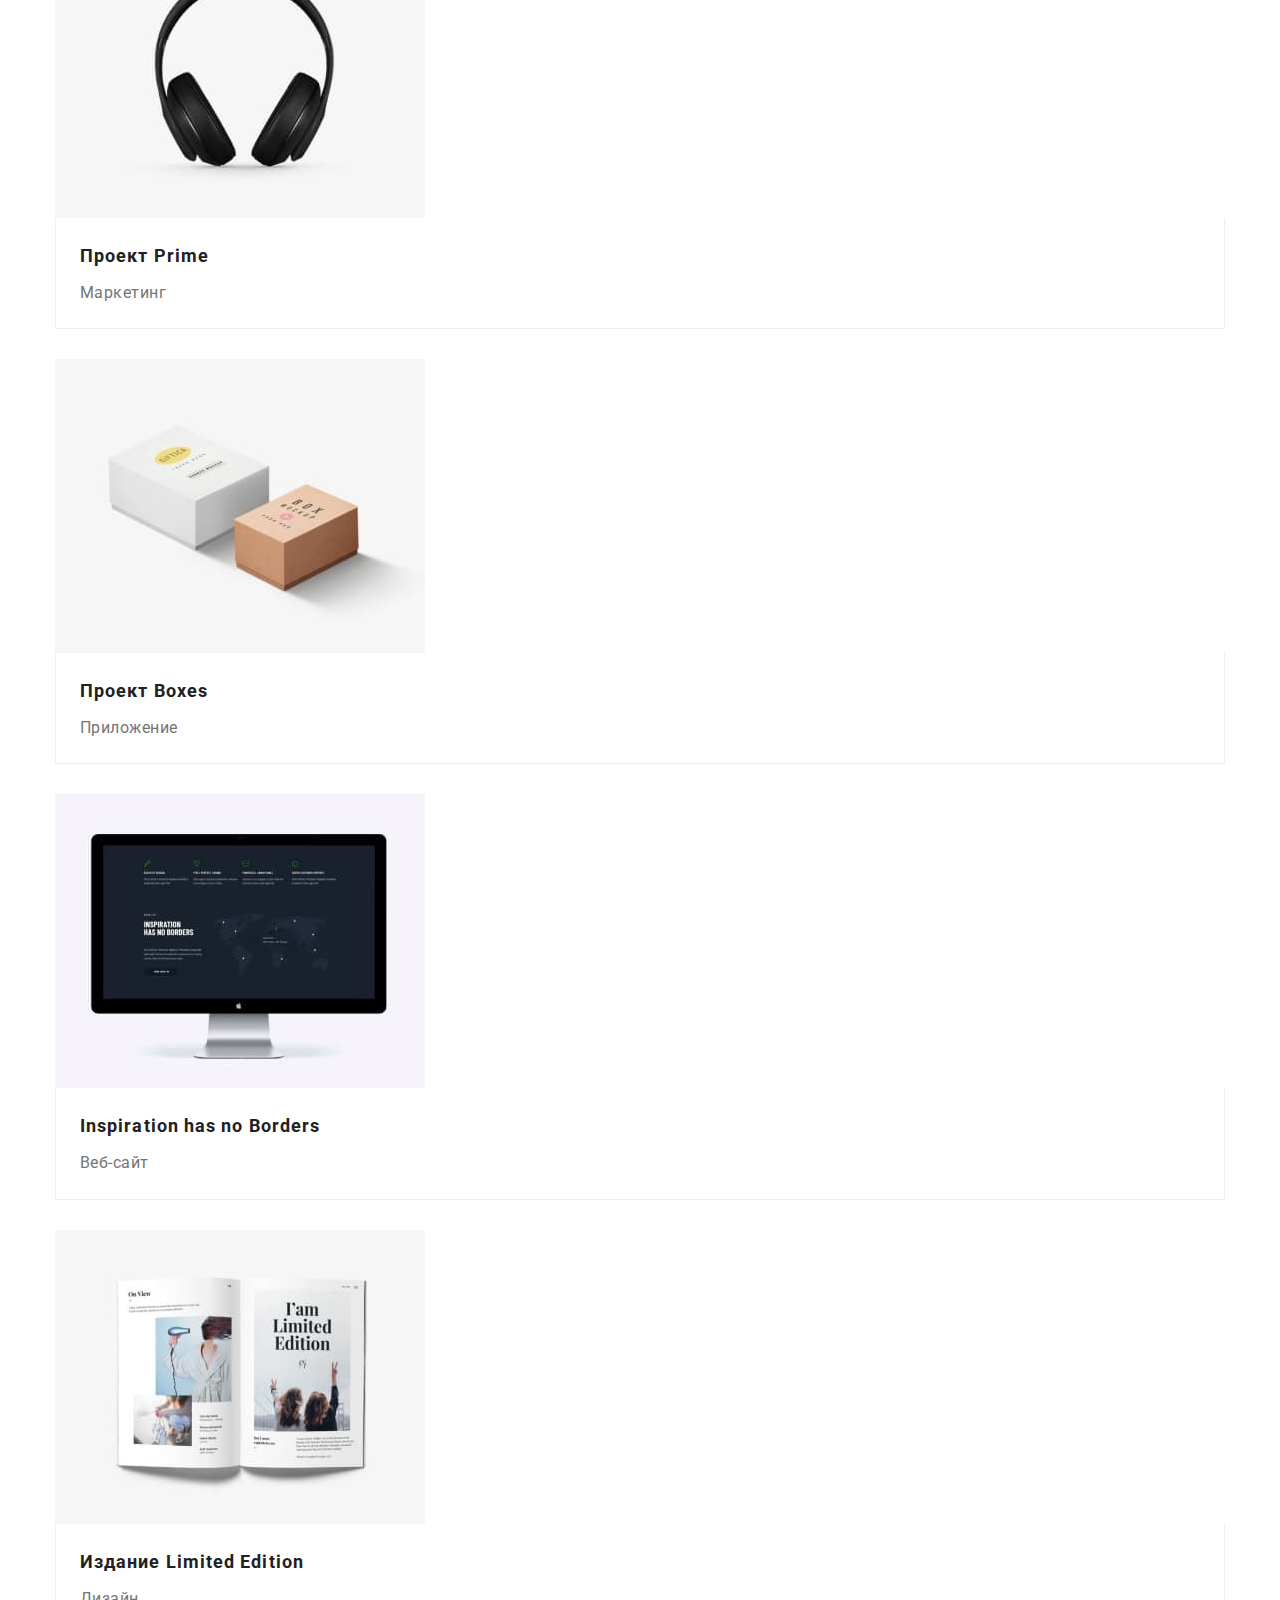
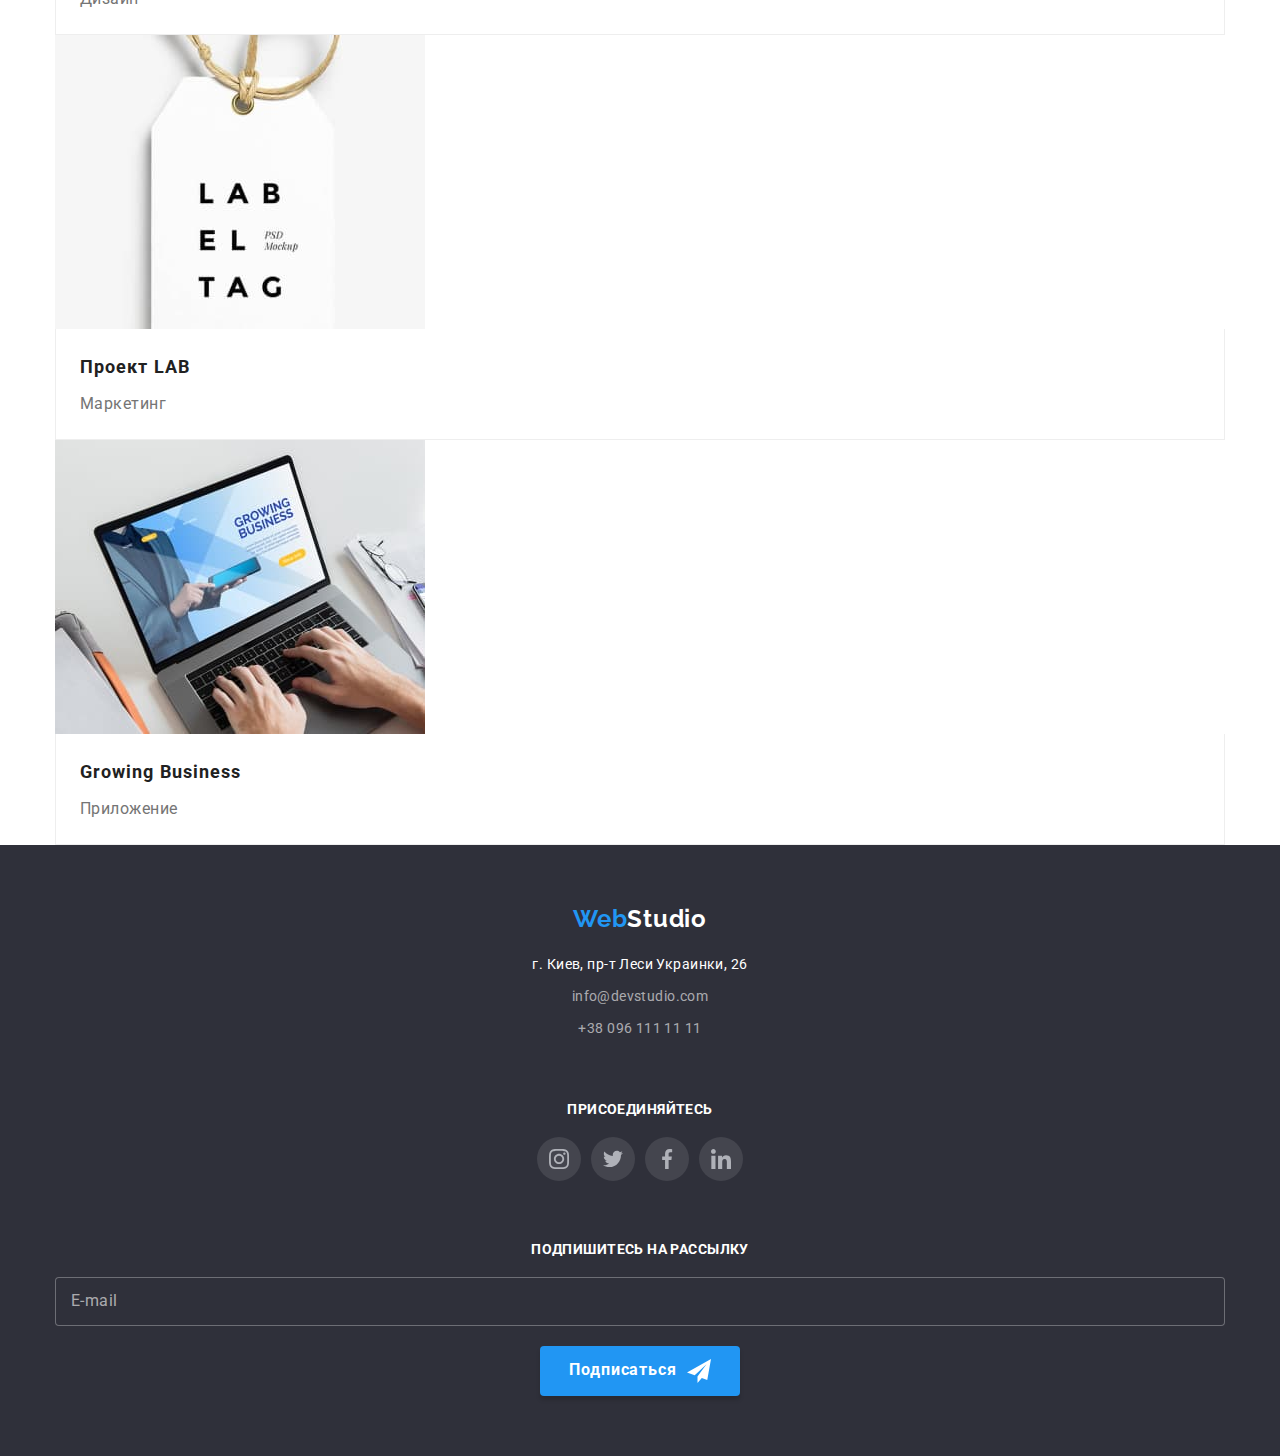
==== commit be98f71c: "Start markup 768px version" ====
--- a/portfolio.html
+++ b/portfolio.html
@@ -91,7 +91,7 @@
                 <!-- Filter -->
                 <ul class="list works__btn-list">
                     <li class="works__btn-items">
-                        <button type="button" class="works__btn button">Все</button>
+                        <button type="button" class="works__btn works__btn--current button">Все</button>
                     </li>
                     
                     <li class="works__btn-items">
--- a/css/main.min.css
+++ b/css/main.min.css
@@ -1,2 +1,2 @@
-.visually-hidden{position:absolute;width:1px;height:1px;margin:-1px;border:0;padding:0;white-space:nowrap;-webkit-clip-path:inset(100%);clip-path:inset(100%);clip:rect(0 0 0 0);overflow:hidden}.modal__btn-close,.recall__check-icon,.recall__confirm,.benefits__icon-box,.doing__text,.social-list__link,.client__logo-box,.footer__socials-link,.footer__subscribe-button{display:-webkit-box;display:-ms-flexbox;display:flex;-webkit-box-pack:center;-ms-flex-pack:center;justify-content:center;-webkit-box-align:center;-ms-flex-align:center;align-items:center}body{font-family:Roboto, sans-serif;color:#212121;background-color:#fff;font-size:14px;letter-spacing:0.03em}img{display:block;max-width:100%;height:auto}h1,h2,h3,h4,h5,h6,p{margin:0}.list{list-style:none;margin:0;padding:0}.link{text-decoration:none;font-style:normal}.container{margin-left:auto;margin-right:auto;padding-left:15px;padding-right:15px}@media screen and (min-width: 480px){.container{width:480px}}@media screen and (min-width: 768px){.container{width:768px}}@media screen and (min-width: 1200px){.container{width:1200px}}.menu-container{display:none;position:absolute;top:0;left:0;background-color:#fff;width:100%;height:100vh;padding:48px 40px}.menu-container.is-open{display:-webkit-box;display:-ms-flexbox;display:flex;-webkit-box-orient:vertical;-webkit-box-direction:normal;-ms-flex-direction:column;flex-direction:column;-webkit-box-pack:justify;-ms-flex-pack:justify;justify-content:space-between}.menu-btn{z-index:999;position:absolute;right:0;top:10px;right:15px;padding:0;border:none;background-color:transparent}.menu-btn:hover,.menu-btn:focus{fill:#2196f3}.menu-btn__icon-menu-close{display:none}.menu-btn.is-open .menu-btn__icon-menu-close{display:block}.menu-btn.is-open .menu-btn__icon-menu{display:none}.button{font-size:16px;line-height:1.63;letter-spacing:0.03em;background:#f5f4fa;border-radius:4px;border:none;cursor:pointer;-webkit-transition-property:color, background-color, -webkit-box-shadow;transition-property:color, background-color, -webkit-box-shadow;transition-property:color, background-color, box-shadow;transition-property:color, background-color, box-shadow, -webkit-box-shadow;-webkit-transition-duration:250ms;transition-duration:250ms;-webkit-transition-timing-function:cubic-bezier(0.4, 0, 0.2, 1);transition-timing-function:cubic-bezier(0.4, 0, 0.2, 1)}.header{border-bottom:1px solid #ececec}.header__content{position:relative;display:-webkit-box;display:-ms-flexbox;display:flex;-ms-flex-line-pack:justify;align-content:space-between;-webkit-box-align:center;-ms-flex-align:center;align-items:center;height:60px;padding-top:10px;padding-bottom:10px}.logo{font-family:Raleway, sans-serif;font-weight:700;font-size:24px;line-height:1.17;letter-spacing:0.03em;text-decoration:none;color:#2196f3}.header__logo{color:#212121}.footer__logo{display:inline-block;margin-bottom:20px}.footer__logo-second{color:#fff}.header__nav-link{color:#212121;font-weight:500;font-size:40px;line-height:1.17;letter-spacing:0.02em;-webkit-transition-property:color;transition-property:color;-webkit-transition-duration:250ms;transition-duration:250ms;-webkit-transition-timing-function:cubic-bezier(0.4, 0, 0.2, 1);transition-timing-function:cubic-bezier(0.4, 0, 0.2, 1);cursor:pointer}.header__nav-link--current,.header__nav-link:focus,.header__nav-link:hover{color:#2196f3}.header__nav-item:not(:last-child){margin-bottom:32px}.header__contacts-list{margin-bottom:64px;line-height:1.14;letter-spacing:0.02em;font-weight:500;-webkit-box-align:center;-ms-flex-align:center;align-items:center}.header__contacts-icon{display:none}.header__contacts-mail{font-weight:500;font-size:34px;line-height:1.18;letter-spacing:0.02em;color:#2196f3;cursor:pointer}.header__contacts-mail:hover,.header__contacts-mail:focus{text-decoration:underline}.header__contacts-tel{font-weight:500;font-size:24px;line-height:1.17;letter-spacing:0.02em;color:#757575;cursor:pointer}.header__contacts-tel:hover,.header__contacts-tel:focus{text-decoration:underline}.header__contacts-items:not(:last-child){margin-bottom:32px}.header__socials-list{display:-webkit-box;display:-ms-flexbox;display:flex}.header__socials-items{padding:0 10px;border-right:1px solid rgba(33,33,33,0.2)}.header__socials-items:first-child{padding-left:0}.header__socials-items:last-child{border:none}.header__socials-link{font-weight:500;font-size:18px;line-height:1.22;letter-spacing:0.02em;color:#2196f3;cursor:pointer}.header__socials-link:hover,.header__socials-link:focus{text-decoration:underline}.backdrop{position:fixed;top:0;left:0;width:100%;height:100%;opacity:1;background-color:rgba(0,0,0,0.2);-webkit-transition:opacity 250ms cubic-bezier(0.4, 0, 0.2, 1);transition:opacity 250ms cubic-bezier(0.4, 0, 0.2, 1)}.backdrop.is-hidden .modal{-webkit-transform:translate(-50%, -50%) scale(0);transform:translate(-50%, -50%) scale(0)}.backdrop.is-hidden{opacity:0;pointer-events:none}.modal{position:absolute;top:50%;left:50%;-webkit-transform:translate(-50%, -50%) scale(1);transform:translate(-50%, -50%) scale(1);width:450px;height:609px;-webkit-box-shadow:0px 1px 3px rgba(0,0,0,0.12),0px 1px 1px rgba(0,0,0,0.14),0px 2px 1px rgba(0,0,0,0.2);box-shadow:0px 1px 3px rgba(0,0,0,0.12),0px 1px 1px rgba(0,0,0,0.14),0px 2px 1px rgba(0,0,0,0.2);border-radius:4px;padding:40px;background-color:#fff;-webkit-transition:-webkit-transform 250ms cubic-bezier(0.4, 0, 0.2, 1);transition:-webkit-transform 250ms cubic-bezier(0.4, 0, 0.2, 1);transition:transform 250ms cubic-bezier(0.4, 0, 0.2, 1);transition:transform 250ms cubic-bezier(0.4, 0, 0.2, 1), -webkit-transform 250ms cubic-bezier(0.4, 0, 0.2, 1)}.modal__btn-close{position:absolute;padding:0;background-color:#fff;border:1px solid rgba(0,0,0,0.1);border-radius:50%;width:30px;height:30px;top:8px;right:8px;cursor:pointer}.modal__close-icon{width:11px;height:11px;fill:#000000;-webkit-transition:fill 250ms cubic-bezier(0.4, 0, 0.2, 1);transition:fill 250ms cubic-bezier(0.4, 0, 0.2, 1)}.modal__btn-close:hover .modal__close-icon,.modal__btn-close:focus .modal__close-icon{fill:#2196f3}.recall__title{margin-bottom:12px;font-size:20px;line-height:1.15;font-weight:700;text-align:center;letter-spacing:0.03em;color:#212121}.recall__comment{margin-bottom:20px}.recall__name,.recall__phone,.recall__email{margin-bottom:10px}.recall__name,.recall__phone,.recall__email,.recall__comment{display:block;position:relative}.recall__label{display:block;margin-bottom:4px;font-weight:400;font-size:12px;line-height:1.17;letter-spacing:0.01em;color:#757575}.recall__input{cursor:pointer;display:block;height:40px;width:100%;border:1px solid rgba(33,33,33,0.2);border-radius:4px;padding-left:42px;padding-right:10px;padding-top:5px;padding-bottom:5px;font-size:21px;outline:transparent;-webkit-transition:border-color 250ms cubic-bezier(0.4, 0, 0.2, 1);transition:border-color 250ms cubic-bezier(0.4, 0, 0.2, 1)}.recall__input:hover,.recall__input:focus,.recall__input:focus-visible{border-color:#2196f3}.recall__icon{position:absolute;top:0;left:12px;top:30px;fill:#212121;-webkit-transition:fill 250ms cubic-bezier(0.4, 0, 0.2, 1);transition:fill 250ms cubic-bezier(0.4, 0, 0.2, 1)}.recall__input:hover+.recall__icon,.recall__input:focus+.recall__icon{fill:#2196f3;pointer-events:none}.recall__comment-field{display:block;width:100%;height:120px;resize:none;border:1px solid rgba(33,33,33,0.2);border-radius:4px;padding-left:16px;padding-right:16px;padding-top:12px;padding-bottom:12px;font-size:16px;outline:transparent;-webkit-transition:border-color 250ms cubic-bezier(0.4, 0, 0.2, 1);transition:border-color 250ms cubic-bezier(0.4, 0, 0.2, 1)}.recall__comment-field:hover,.recall__comment-field:focus{border-color:#2196f3}.recall__comment-field::-webkit-input-placeholder{font-weight:400;font-size:14px;line-height:16px;letter-spacing:0.01em;color:rgba(117,117,117,0.5)}.recall__comment-field:-ms-input-placeholder{font-weight:400;font-size:14px;line-height:16px;letter-spacing:0.01em;color:rgba(117,117,117,0.5)}.recall__comment-field::-ms-input-placeholder{font-weight:400;font-size:14px;line-height:16px;letter-spacing:0.01em;color:rgba(117,117,117,0.5)}.recall__comment-field::placeholder{font-weight:400;font-size:14px;line-height:16px;letter-spacing:0.01em;color:rgba(117,117,117,0.5)}.recall__check-icon{content:"";width:16px;height:15px;border:2px solid #212121;border-radius:4px;margin-right:7px;fill:transparent;-webkit-transition-property:background-color, border-color, fill;transition-property:background-color, border-color, fill;-webkit-transition-duration:250ms;transition-duration:250ms;-webkit-transition-timing-function:cubic-bezier(0.4, 0, 0.2, 1);transition-timing-function:cubic-bezier(0.4, 0, 0.2, 1)}.recall__check-icon:hover,.recall__check-icon:focus,.recall__check:focus+.recall__check-icon{border-color:#2196f3}.recall__check:checked+.recall__check-icon{background-color:#2196f3;border-color:#2196f3;fill:#fff}.recall__confirm{cursor:pointer;margin-bottom:30px;font-weight:400;letter-spacing:0.03em;color:#757575;font-size:12px;line-height:1.17}.recall__confirm-link{color:#2196f3}.recall__btn-send{cursor:pointer;display:block;margin-left:auto;margin-right:auto;font-family:Roboto, sans-serif;font-style:normal;font-weight:700;font-size:16px;line-height:1.88;text-align:center;letter-spacing:0.06em;color:#fff;background-color:#2196f3;border-radius:4px;border:none;min-width:200px;padding:10px 32px;-webkit-box-shadow:0px 4px 4px rgba(0,0,0,0.15);box-shadow:0px 4px 4px rgba(0,0,0,0.15);-webkit-transition-property:background-color;transition-property:background-color;-webkit-transition-duration:250ms;transition-duration:250ms;-webkit-transition-timing-function:cubic-bezier(0.4, 0, 0.2, 1);transition-timing-function:cubic-bezier(0.4, 0, 0.2, 1)}.recall__btn-send:hover,.recall__btn-send:focus{background-color:#188ce8}.hero{max-width:480px;height:400px;margin-left:auto;margin-right:auto;text-align:center;background-image:-webkit-gradient(linear, left top, right top, from(rgba(47,48,58,0.4)), to(rgba(47,48,58,0.4))),url(../images/hero.jpg);background-image:linear-gradient(to right, rgba(47,48,58,0.4), rgba(47,48,58,0.4)),url(../images/hero.jpg);background-size:cover;background-repeat:no-repeat;background-color:#c4c4c4;margin-bottom:60px}.hero.section{padding-top:118px;padding-bottom:118px}.hero__title{font-weight:900;font-size:26px;line-height:1.62;text-align:center;letter-spacing:0.06em;text-transform:uppercase;color:#fff;max-width:360px;margin-left:auto;margin-right:auto;margin-top:0;margin-bottom:30px}.hero__button{cursor:pointer;font-family:Roboto, sans-serif;font-style:normal;font-weight:700;font-size:16px;line-height:1.88;text-align:center;letter-spacing:0.06em;color:#fff;background-color:#2196f3;border-radius:4px;border-width:0;min-width:200px;padding:10px 32px;-webkit-box-shadow:0px 4px 4px rgba(0,0,0,0.15);box-shadow:0px 4px 4px rgba(0,0,0,0.15);-webkit-transition-property:background-color;transition-property:background-color;-webkit-transition-duration:250ms;transition-duration:250ms;-webkit-transition-timing-function:cubic-bezier(0.4, 0, 0.2, 1);transition-timing-function:cubic-bezier(0.4, 0, 0.2, 1)}.hero__button:hover,.hero__button:focus{background-color:#188ce8}.benefits.section{padding-bottom:0;margin-bottom:60px}.benefits__icon-box{height:120px;background-color:#f5f4fa;border-radius:4px;margin-bottom:30px}.benefits__icon{width:70px;height:70px}.benefits__items:not(:last-child){margin-bottom:30px}.benefits__title{font-size:14px;font-weight:700;letter-spacing:0.03em;text-transform:uppercase;color:#212121;text-align:center;margin-bottom:10px}.benefits__text{font-weight:400;font-size:14px;line-height:1.71;letter-spacing:0.03em;color:#757575}.doing{display:none}.doing__title{font-weight:700;font-size:36px;line-height:1.17;text-align:center;letter-spacing:0.03em;margin-top:0;margin-bottom:50px}.doing__list{display:-webkit-box;display:-ms-flexbox;display:flex}.doing__foto{display:block}.doing__items{position:relative}.doing__items:not(:last-child){margin-right:30px}.doing__text{position:absolute;width:100%;height:70px;background-color:rgba(47,48,58,0.8);text-transform:uppercase;left:0;bottom:0;color:#fff;font-weight:700;line-height:1.17}.team{background-color:#f5f4fa;padding-top:60px;padding-bottom:60px}.team__items{background:#fff;-webkit-box-shadow:0px 1px 3px #0000001f,0px 1px 1px #00000024,0px 2px 1px #00000033;box-shadow:0px 1px 3px #0000001f,0px 1px 1px #00000024,0px 2px 1px #00000033;border-radius:0px 0px 4px 4px}.team__items:not(:last-child){margin-bottom:30px}.team__info{padding-top:30px;padding-bottom:30px}.team__title{font-weight:700;font-size:36px;line-height:42px;text-align:center;color:#212121;margin-top:0;margin-bottom:30px}.team__name{font-weight:500;font-size:16px;line-height:1.19;text-align:center;color:#212121;margin-bottom:10px}.team__position{font-weight:400;font-size:16px;line-height:1.19;text-align:center;color:#757575;margin-bottom:16px}.social-list{display:-webkit-box;display:-ms-flexbox;display:flex;-webkit-box-pack:center;-ms-flex-pack:center;justify-content:center;fill:#afb1b8}.social-list__link{height:44px;width:44px;border-radius:50%;-webkit-transition-property:fill, background-color;transition-property:fill, background-color;-webkit-transition-duration:250ms;transition-duration:250ms;-webkit-transition-timing-function:cubic-bezier(0.4, 0, 0.2, 1);transition-timing-function:cubic-bezier(0.4, 0, 0.2, 1)}.social-list__link:hover,.social-list__link:focus{cursor:pointer;fill:#fff;background-color:#2196f3}.social-list__items{height:44px;width:44px}.social-list__items:not(:last-child){margin-right:10px}.social-list__icon{height:20px;width:20px}.clients{padding-top:60px;padding-bottom:60px}.clients__title{text-align:center;margin-bottom:30px;font-size:36px;line-height:1.17}.clients__list{display:-webkit-box;display:-ms-flexbox;display:flex;-webkit-box-pack:center;-ms-flex-pack:center;justify-content:center;-ms-flex-wrap:wrap;flex-wrap:wrap;margin:-15px}.clients__items{margin:15px}@media screen and (max-width: 767px){.clients__items{width:calc((100% - (2 * 30px)) / 2)}}.client__logo-box{border:1px solid #afb1b8;border-radius:4px;-webkit-transition-property:fill;transition-property:fill;-webkit-transition-duration:250ms;transition-duration:250ms;-webkit-transition-timing-function:cubic-bezier(0.4, 0, 0.2, 1);transition-timing-function:cubic-bezier(0.4, 0, 0.2, 1)}.client__logo-box:hover,.client__logo-box:focus{border-color:#2196f3;fill:#2196f3}.clients__icon{fill:#afb1b8}.works__btn-list{display:-webkit-box;display:-ms-flexbox;display:flex;-ms-flex-wrap:wrap;flex-wrap:wrap;gap:15px;margin-bottom:40px;margin-top:60px}.works__btn{font-family:Roboto, sans-serif;font-weight:500;letter-spacing:0.03em;padding:6px 22px}.works__btn:focus,.works__btn:hover{color:#fff;background:#2196f3;-webkit-box-shadow:0px 2px 2px rgba(0,0,0,0.12),0px 1px 2px rgba(0,0,0,0.08),0px 3px 2px rgba(0,0,0,0.1);box-shadow:0px 2px 2px rgba(0,0,0,0.12),0px 1px 2px rgba(0,0,0,0.08),0px 3px 2px rgba(0,0,0,0.1)}.works__btn-items:not(:last-child){margin-right:8px}.works__container{-webkit-box-align:center;-ms-flex-align:center;align-items:center}.works__name{color:#212121;font-weight:700;font-size:18px;line-height:2;letter-spacing:0.06em;margin-top:0;margin-bottom:4px}.works__type{font-family:"Roboto";font-weight:400;font-size:16px;line-height:1.88;letter-spacing:0.03em;color:#757575;margin-top:0;margin-bottom:0}.works__thumb{position:relative;overflow:hidden}.works__overlay{position:absolute;display:-webkit-box;display:-ms-flexbox;display:flex;width:100%;height:100%;top:0;left:0;padding:63px 24px;-webkit-box-align:center;-ms-flex-align:center;align-items:center;font-size:18px;line-height:1.55;color:#fff;background-color:rgba(33,150,243,0.9);-webkit-transform:translateY(101%);transform:translateY(101%);-webkit-transition:-webkit-transform 250ms cubic-bezier(0.4, 0, 0.2, 1);transition:-webkit-transform 250ms cubic-bezier(0.4, 0, 0.2, 1);transition:transform 250ms cubic-bezier(0.4, 0, 0.2, 1);transition:transform 250ms cubic-bezier(0.4, 0, 0.2, 1), -webkit-transform 250ms cubic-bezier(0.4, 0, 0.2, 1)}.works__cards-link:hover .works__overlay,.works__cards-link:focus .works__overlay{-webkit-transform:translateY(0);transform:translateY(0)}.works__info-box{border:1px solid #eee;padding-left:24px;padding-right:24px;padding-bottom:20px;padding-top:20px;border-top:none}.works__cards-list{display:block}.works__cards-link{display:block}.works__cards-link:hover,.works__cards-link:focus{cursor:pointer;-webkit-box-shadow:1px 4px 6px rgba(0,0,0,0.16),0px 4px 4px rgba(0,0,0,0.06),0px 1px 1px rgba(0,0,0,0.12);box-shadow:1px 4px 6px rgba(0,0,0,0.16),0px 4px 4px rgba(0,0,0,0.06),0px 1px 1px rgba(0,0,0,0.12)}.works__items:not(:nth-last-child(-n+3)){margin-bottom:30px}.footer{text-align:center;background-color:#2f303a;padding-top:60px;padding-bottom:60px}.footer__contacts{font-weight:400;font-size:14px;line-height:1.71;letter-spacing:0.03em;margin-bottom:60px}.footer__contacts-items:not(:last-child){margin-bottom:8px}.footer__adress-link{color:#fff;-webkit-transition-property:color;transition-property:color;-webkit-transition-duration:250ms;transition-duration:250ms;-webkit-transition-timing-function:cubic-bezier(0.4, 0, 0.2, 1);transition-timing-function:cubic-bezier(0.4, 0, 0.2, 1)}.footer__adress-link:hover,.footer__adress-link:focus{color:#2196f3;fill:#2196f3}.footer__contacts-link{color:rgba(255,255,255,0.6);-webkit-transition-property:color;transition-property:color;-webkit-transition-duration:250ms;transition-duration:250ms;-webkit-transition-timing-function:cubic-bezier(0.4, 0, 0.2, 1);transition-timing-function:cubic-bezier(0.4, 0, 0.2, 1)}.footer__contacts-link:hover,.footer__contacts-link:focus{color:#2196f3;fill:#2196f3}.footer__socials{margin-bottom:60px}.footer__socials-title{text-transform:uppercase;color:#fff;font-size:14px;line-height:1.17;margin-bottom:20px}.footer__socials-list{display:-webkit-box;display:-ms-flexbox;display:flex;-webkit-box-pack:center;-ms-flex-pack:center;justify-content:center}.footer__socials-items{border-radius:50%;background-color:rgba(255,255,255,0.1)}.footer__socials-items:not(:last-child){margin-right:10px}.footer__socials-link{width:44px;height:44px;border-radius:50%;-webkit-transition-property:background-color;transition-property:background-color;-webkit-transition-duration:250ms;transition-duration:250ms;-webkit-transition-timing-function:cubic-bezier(0.4, 0, 0.2, 1);transition-timing-function:cubic-bezier(0.4, 0, 0.2, 1)}.footer__socials-link:hover,.footer__socials-link:focus{background-color:#2196f3}.footer__socials-icon{fill:#afb1b8}.footer__subscribe-title{text-transform:uppercase;color:#fff;font-size:14px;line-height:1.17;margin-bottom:20px}.footer__subscribe-input{margin-bottom:20px;padding:15px;background-color:#2f303a;width:100%;border:1px solid rgba(255,255,255,0.3);border-radius:4px;color:#fff;-webkit-transition:border-color 250ms cubic-bezier(0.4, 0, 0.2, 1);transition:border-color 250ms cubic-bezier(0.4, 0, 0.2, 1)}.footer__subscribe-input:not(:placeholder-shown),.footer__subscribe-input:hover,.footer__subscribe-input:focus-visible{outline:none;border-color:#2196f3}.footer__subscribe-input::-webkit-input-placeholder{font-size:16px;line-height:1.25;letter-spacing:0.03em;color:rgba(255,255,255,0.6)}.footer__subscribe-input:-ms-input-placeholder{font-size:16px;line-height:1.25;letter-spacing:0.03em;color:rgba(255,255,255,0.6)}.footer__subscribe-input::-ms-input-placeholder{font-size:16px;line-height:1.25;letter-spacing:0.03em;color:rgba(255,255,255,0.6)}.footer__subscribe-input::placeholder{font-size:16px;line-height:1.25;letter-spacing:0.03em;color:rgba(255,255,255,0.6)}.footer__subscribe-button{cursor:pointer;padding:0;margin-left:auto;margin-right:auto;font-weight:700;font-size:16px;line-height:1.88;letter-spacing:0.06em;color:#fff;width:200px;height:50px;border-width:0px;-webkit-box-shadow:0px 4px 4px rgba(0,0,0,0.15);box-shadow:0px 4px 4px rgba(0,0,0,0.15);border-radius:4px;background-color:#2196f3;-webkit-transition:background-color 250ms cubic-bezier(0.4, 0, 0.2, 1);transition:background-color 250ms cubic-bezier(0.4, 0, 0.2, 1)}.footer__subscribe-input:hover ~ .footer__subscribe-button,.footer__subscribe-button:hover,.footer__subscribe-button:focus{background-color:#188ce8}.footer__subscribe-icon{fill:#fff;margin-left:10px}
+.visually-hidden{position:absolute;width:1px;height:1px;margin:-1px;border:0;padding:0;white-space:nowrap;-webkit-clip-path:inset(100%);clip-path:inset(100%);clip:rect(0 0 0 0);overflow:hidden}.modal__btn-close,.recall__check-icon,.recall__confirm,.benefits__icon-box,.doing__text,.social-list__link,.client__logo-box,.footer__socials-link,.footer__subscribe-button{display:-webkit-box;display:-ms-flexbox;display:flex;-webkit-box-pack:center;-ms-flex-pack:center;justify-content:center;-webkit-box-align:center;-ms-flex-align:center;align-items:center}body{font-family:Roboto, sans-serif;color:#212121;background-color:#fff;font-size:14px;letter-spacing:0.03em}img{display:block;max-width:100%;height:auto}h1,h2,h3,h4,h5,h6,p{margin:0}.list{list-style:none;margin:0;padding:0}.link{text-decoration:none;font-style:normal}.container{margin-left:auto;margin-right:auto;padding-left:15px;padding-right:15px}@media screen and (min-width: 480px){.container{width:480px}}@media screen and (min-width: 768px){.container{width:768px}}@media screen and (min-width: 1200px){.container{width:1200px}}@media screen and (max-width: 767px){.menu-container{display:none;position:absolute;top:0;left:0;background-color:#fff;width:100%;height:100vh;padding:48px 40px}.menu-container.is-open{display:-webkit-box;display:-ms-flexbox;display:flex;-webkit-box-orient:vertical;-webkit-box-direction:normal;-ms-flex-direction:column;flex-direction:column;-webkit-box-pack:justify;-ms-flex-pack:justify;justify-content:space-between}}@media screen and (min-width: 768px){.menu-container{display:-webkit-box;display:-ms-flexbox;display:flex}}.menu-btn{z-index:999;position:absolute;right:0;top:10px;right:15px;padding:0;border:none;background-color:transparent}.menu-btn:hover,.menu-btn:focus{fill:#2196f3}@media screen and (min-width: 768px){.menu-btn{display:none}}.menu-btn__icon-menu-close{display:none}.menu-btn.is-open .menu-btn__icon-menu-close{display:block}.menu-btn.is-open .menu-btn__icon-menu{display:none}.button{font-size:16px;line-height:1.63;letter-spacing:0.03em;background:#f5f4fa;border-radius:4px;border:none;cursor:pointer;-webkit-transition-property:color, background-color, -webkit-box-shadow;transition-property:color, background-color, -webkit-box-shadow;transition-property:color, background-color, box-shadow;transition-property:color, background-color, box-shadow, -webkit-box-shadow;-webkit-transition-duration:250ms;transition-duration:250ms;-webkit-transition-timing-function:cubic-bezier(0.4, 0, 0.2, 1);transition-timing-function:cubic-bezier(0.4, 0, 0.2, 1)}.header{border-bottom:1px solid #ececec}.header__content{position:relative;display:-webkit-box;display:-ms-flexbox;display:flex;-ms-flex-line-pack:justify;align-content:space-between;-webkit-box-align:center;-ms-flex-align:center;align-items:center;height:60px;padding-top:10px;padding-bottom:10px}@media screen and (min-width: 768px){.header__content{height:80px}}.logo{font-family:Raleway, sans-serif;font-weight:700;font-size:24px;line-height:1.17;letter-spacing:0.03em;text-decoration:none;color:#2196f3}.header__logo{color:#212121}.footer__logo{display:inline-block;margin-bottom:20px}.footer__logo-second{color:#fff}@media screen and (min-width: 768px){.header__nav{display:block}}.header__nav-link{color:#212121;font-weight:500;font-size:40px;line-height:1.17;letter-spacing:0.02em;-webkit-transition-property:color;transition-property:color;-webkit-transition-duration:250ms;transition-duration:250ms;-webkit-transition-timing-function:cubic-bezier(0.4, 0, 0.2, 1);transition-timing-function:cubic-bezier(0.4, 0, 0.2, 1);cursor:pointer}.header__nav-link--current,.header__nav-link:focus,.header__nav-link:hover{color:#2196f3}@media screen and (min-width: 768px){.header__nav-list{display:-webkit-box;display:-ms-flexbox;display:flex}}@media screen and (max-width: 767px){.header__nav-item:not(:last-child){margin-bottom:32px}}.header__contacts-list{margin-bottom:64px;line-height:1.14;letter-spacing:0.02em;font-weight:500;-webkit-box-align:center;-ms-flex-align:center;align-items:center}.header__contacts-icon{display:none}.header__contacts-mail{font-weight:500;font-size:34px;line-height:1.18;letter-spacing:0.02em;color:#2196f3;cursor:pointer}.header__contacts-mail:hover,.header__contacts-mail:focus{text-decoration:underline}.header__contacts-tel{font-weight:500;font-size:24px;line-height:1.17;letter-spacing:0.02em;color:#757575;cursor:pointer}.header__contacts-tel:hover,.header__contacts-tel:focus{text-decoration:underline}.header__contacts-items:not(:last-child){margin-bottom:32px}.header__socials-list{display:-webkit-box;display:-ms-flexbox;display:flex}@media screen and (min-width: 768px){.header__socials-list{display:none}}.header__socials-items{padding:0 10px;border-right:1px solid rgba(33,33,33,0.2)}.header__socials-items:first-child{padding-left:0}.header__socials-items:last-child{border:none}.header__socials-link{font-weight:500;font-size:18px;line-height:1.22;letter-spacing:0.02em;color:#2196f3;cursor:pointer}.header__socials-link:hover,.header__socials-link:focus{text-decoration:underline}.backdrop{position:fixed;top:0;left:0;width:100%;height:100%;opacity:1;background-color:rgba(0,0,0,0.2);-webkit-transition:opacity 250ms cubic-bezier(0.4, 0, 0.2, 1);transition:opacity 250ms cubic-bezier(0.4, 0, 0.2, 1)}.backdrop.is-hidden .modal{-webkit-transform:translate(-50%, -50%) scale(0);transform:translate(-50%, -50%) scale(0)}.backdrop.is-hidden{opacity:0;pointer-events:none}.modal{position:absolute;top:50%;left:50%;-webkit-transform:translate(-50%, -50%) scale(1);transform:translate(-50%, -50%) scale(1);width:450px;height:609px;-webkit-box-shadow:0px 1px 3px rgba(0,0,0,0.12),0px 1px 1px rgba(0,0,0,0.14),0px 2px 1px rgba(0,0,0,0.2);box-shadow:0px 1px 3px rgba(0,0,0,0.12),0px 1px 1px rgba(0,0,0,0.14),0px 2px 1px rgba(0,0,0,0.2);border-radius:4px;padding:40px;background-color:#fff;-webkit-transition:-webkit-transform 250ms cubic-bezier(0.4, 0, 0.2, 1);transition:-webkit-transform 250ms cubic-bezier(0.4, 0, 0.2, 1);transition:transform 250ms cubic-bezier(0.4, 0, 0.2, 1);transition:transform 250ms cubic-bezier(0.4, 0, 0.2, 1), -webkit-transform 250ms cubic-bezier(0.4, 0, 0.2, 1)}.modal__btn-close{position:absolute;padding:0;background-color:#fff;border:1px solid rgba(0,0,0,0.1);border-radius:50%;width:30px;height:30px;top:8px;right:8px;cursor:pointer}.modal__close-icon{width:11px;height:11px;fill:#000000;-webkit-transition:fill 250ms cubic-bezier(0.4, 0, 0.2, 1);transition:fill 250ms cubic-bezier(0.4, 0, 0.2, 1)}.modal__btn-close:hover .modal__close-icon,.modal__btn-close:focus .modal__close-icon{fill:#2196f3}.recall__title{margin-bottom:12px;font-size:20px;line-height:1.15;font-weight:700;text-align:center;letter-spacing:0.03em;color:#212121}.recall__comment{margin-bottom:20px}.recall__name,.recall__phone,.recall__email{margin-bottom:10px}.recall__name,.recall__phone,.recall__email,.recall__comment{display:block;position:relative}.recall__label{display:block;margin-bottom:4px;font-weight:400;font-size:12px;line-height:1.17;letter-spacing:0.01em;color:#757575}.recall__input{cursor:pointer;display:block;height:40px;width:100%;border:1px solid rgba(33,33,33,0.2);border-radius:4px;padding-left:42px;padding-right:10px;padding-top:5px;padding-bottom:5px;font-size:21px;outline:transparent;-webkit-transition:border-color 250ms cubic-bezier(0.4, 0, 0.2, 1);transition:border-color 250ms cubic-bezier(0.4, 0, 0.2, 1)}.recall__input:hover,.recall__input:focus,.recall__input:focus-visible{border-color:#2196f3}.recall__icon{position:absolute;top:0;left:12px;top:30px;fill:#212121;-webkit-transition:fill 250ms cubic-bezier(0.4, 0, 0.2, 1);transition:fill 250ms cubic-bezier(0.4, 0, 0.2, 1)}.recall__input:hover+.recall__icon,.recall__input:focus+.recall__icon{fill:#2196f3;pointer-events:none}.recall__comment-field{display:block;width:100%;height:120px;resize:none;border:1px solid rgba(33,33,33,0.2);border-radius:4px;padding-left:16px;padding-right:16px;padding-top:12px;padding-bottom:12px;font-size:16px;outline:transparent;-webkit-transition:border-color 250ms cubic-bezier(0.4, 0, 0.2, 1);transition:border-color 250ms cubic-bezier(0.4, 0, 0.2, 1)}.recall__comment-field:hover,.recall__comment-field:focus{border-color:#2196f3}.recall__comment-field::-webkit-input-placeholder{font-weight:400;font-size:14px;line-height:16px;letter-spacing:0.01em;color:rgba(117,117,117,0.5)}.recall__comment-field:-ms-input-placeholder{font-weight:400;font-size:14px;line-height:16px;letter-spacing:0.01em;color:rgba(117,117,117,0.5)}.recall__comment-field::-ms-input-placeholder{font-weight:400;font-size:14px;line-height:16px;letter-spacing:0.01em;color:rgba(117,117,117,0.5)}.recall__comment-field::placeholder{font-weight:400;font-size:14px;line-height:16px;letter-spacing:0.01em;color:rgba(117,117,117,0.5)}.recall__check-icon{content:"";width:16px;height:15px;border:2px solid #212121;border-radius:4px;margin-right:7px;fill:transparent;-webkit-transition-property:background-color, border-color, fill;transition-property:background-color, border-color, fill;-webkit-transition-duration:250ms;transition-duration:250ms;-webkit-transition-timing-function:cubic-bezier(0.4, 0, 0.2, 1);transition-timing-function:cubic-bezier(0.4, 0, 0.2, 1)}.recall__check-icon:hover,.recall__check-icon:focus,.recall__check:focus+.recall__check-icon{border-color:#2196f3}.recall__check:checked+.recall__check-icon{background-color:#2196f3;border-color:#2196f3;fill:#fff}.recall__confirm{cursor:pointer;margin-bottom:30px;font-weight:400;letter-spacing:0.03em;color:#757575;font-size:12px;line-height:1.17}.recall__confirm-link{color:#2196f3}.recall__btn-send{cursor:pointer;display:block;margin-left:auto;margin-right:auto;font-family:Roboto, sans-serif;font-style:normal;font-weight:700;font-size:16px;line-height:1.88;text-align:center;letter-spacing:0.06em;color:#fff;background-color:#2196f3;border-radius:4px;border:none;min-width:200px;padding:10px 32px;-webkit-box-shadow:0px 4px 4px rgba(0,0,0,0.15);box-shadow:0px 4px 4px rgba(0,0,0,0.15);-webkit-transition-property:background-color;transition-property:background-color;-webkit-transition-duration:250ms;transition-duration:250ms;-webkit-transition-timing-function:cubic-bezier(0.4, 0, 0.2, 1);transition-timing-function:cubic-bezier(0.4, 0, 0.2, 1)}.recall__btn-send:hover,.recall__btn-send:focus{background-color:#188ce8}.hero{max-width:480px;height:400px;margin-left:auto;margin-right:auto;text-align:center;background-image:-webkit-gradient(linear, left top, right top, from(rgba(47,48,58,0.4)), to(rgba(47,48,58,0.4))),url(../images/hero.jpg);background-image:linear-gradient(to right, rgba(47,48,58,0.4), rgba(47,48,58,0.4)),url(../images/hero.jpg);background-size:cover;background-repeat:no-repeat;background-color:#c4c4c4;margin-bottom:60px}.hero.section{padding-top:118px;padding-bottom:118px}.hero__title{font-weight:900;font-size:26px;line-height:1.62;text-align:center;letter-spacing:0.06em;text-transform:uppercase;color:#fff;max-width:360px;margin-left:auto;margin-right:auto;margin-top:0;margin-bottom:30px}.hero__button{cursor:pointer;font-family:Roboto, sans-serif;font-style:normal;font-weight:700;font-size:16px;line-height:1.88;text-align:center;letter-spacing:0.06em;color:#fff;background-color:#2196f3;border-radius:4px;border-width:0;min-width:200px;padding:10px 32px;-webkit-box-shadow:0px 4px 4px rgba(0,0,0,0.15);box-shadow:0px 4px 4px rgba(0,0,0,0.15);-webkit-transition-property:background-color;transition-property:background-color;-webkit-transition-duration:250ms;transition-duration:250ms;-webkit-transition-timing-function:cubic-bezier(0.4, 0, 0.2, 1);transition-timing-function:cubic-bezier(0.4, 0, 0.2, 1)}.hero__button:hover,.hero__button:focus{background-color:#188ce8}.benefits.section{padding-bottom:0;margin-bottom:60px}.benefits__icon-box{height:120px;background-color:#f5f4fa;border-radius:4px;margin-bottom:30px}.benefits__icon{width:70px;height:70px}.benefits__items:not(:last-child){margin-bottom:30px}.benefits__title{font-size:14px;font-weight:700;letter-spacing:0.03em;text-transform:uppercase;color:#212121;text-align:center;margin-bottom:10px}.benefits__text{font-weight:400;font-size:14px;line-height:1.71;letter-spacing:0.03em;color:#757575}.doing{display:none}.doing__title{font-weight:700;font-size:36px;line-height:1.17;text-align:center;letter-spacing:0.03em;margin-top:0;margin-bottom:50px}.doing__list{display:-webkit-box;display:-ms-flexbox;display:flex}.doing__foto{display:block}.doing__items{position:relative}.doing__items:not(:last-child){margin-right:30px}.doing__text{position:absolute;width:100%;height:70px;background-color:rgba(47,48,58,0.8);text-transform:uppercase;left:0;bottom:0;color:#fff;font-weight:700;line-height:1.17}.team{background-color:#f5f4fa;padding-top:60px;padding-bottom:60px}.team__items{background:#fff;-webkit-box-shadow:0px 1px 3px #0000001f,0px 1px 1px #00000024,0px 2px 1px #00000033;box-shadow:0px 1px 3px #0000001f,0px 1px 1px #00000024,0px 2px 1px #00000033;border-radius:0px 0px 4px 4px}.team__items:not(:last-child){margin-bottom:30px}.team__info{padding-top:30px;padding-bottom:30px}.team__title{font-weight:700;font-size:36px;line-height:42px;text-align:center;color:#212121;margin-top:0;margin-bottom:30px}.team__name{font-weight:500;font-size:16px;line-height:1.19;text-align:center;color:#212121;margin-bottom:10px}.team__position{font-weight:400;font-size:16px;line-height:1.19;text-align:center;color:#757575;margin-bottom:16px}.social-list{display:-webkit-box;display:-ms-flexbox;display:flex;-webkit-box-pack:center;-ms-flex-pack:center;justify-content:center;fill:#afb1b8}.social-list__link{height:44px;width:44px;border-radius:50%;-webkit-transition-property:fill, background-color;transition-property:fill, background-color;-webkit-transition-duration:250ms;transition-duration:250ms;-webkit-transition-timing-function:cubic-bezier(0.4, 0, 0.2, 1);transition-timing-function:cubic-bezier(0.4, 0, 0.2, 1)}.social-list__link:hover,.social-list__link:focus{cursor:pointer;fill:#fff;background-color:#2196f3}.social-list__items{height:44px;width:44px}.social-list__items:not(:last-child){margin-right:10px}.social-list__icon{height:20px;width:20px}.clients{padding-top:60px;padding-bottom:60px}.clients__title{text-align:center;margin-bottom:30px;font-size:36px;line-height:1.17}.clients__list{display:-webkit-box;display:-ms-flexbox;display:flex;-webkit-box-pack:center;-ms-flex-pack:center;justify-content:center;-ms-flex-wrap:wrap;flex-wrap:wrap;margin:-15px}.clients__items{margin:15px}@media screen and (max-width: 767px){.clients__items{width:calc((100% - (2 * 30px)) / 2)}}.client__logo-box{border:1px solid #afb1b8;border-radius:4px;-webkit-transition-property:fill;transition-property:fill;-webkit-transition-duration:250ms;transition-duration:250ms;-webkit-transition-timing-function:cubic-bezier(0.4, 0, 0.2, 1);transition-timing-function:cubic-bezier(0.4, 0, 0.2, 1)}.client__logo-box:hover,.client__logo-box:focus{border-color:#2196f3;fill:#2196f3}.clients__icon{fill:#afb1b8}.works__btn-list{display:-webkit-box;display:-ms-flexbox;display:flex;-ms-flex-wrap:wrap;flex-wrap:wrap;gap:15px;margin-bottom:40px;margin-top:60px}.works__btn{font-family:Roboto, sans-serif;font-weight:500;letter-spacing:0.03em;padding:6px 22px}.works__btn--current,.works__btn:focus,.works__btn:hover{color:#fff;background:#2196f3;-webkit-box-shadow:0px 2px 2px rgba(0,0,0,0.12),0px 1px 2px rgba(0,0,0,0.08),0px 3px 2px rgba(0,0,0,0.1);box-shadow:0px 2px 2px rgba(0,0,0,0.12),0px 1px 2px rgba(0,0,0,0.08),0px 3px 2px rgba(0,0,0,0.1)}.works__btn-items:not(:last-child){margin-right:8px}.works__container{-webkit-box-align:center;-ms-flex-align:center;align-items:center}.works__name{color:#212121;font-weight:700;font-size:18px;line-height:2;letter-spacing:0.06em;margin-top:0;margin-bottom:4px}.works__type{font-family:"Roboto";font-weight:400;font-size:16px;line-height:1.88;letter-spacing:0.03em;color:#757575;margin-top:0;margin-bottom:0}.works__thumb{position:relative;overflow:hidden}.works__overlay{position:absolute;display:-webkit-box;display:-ms-flexbox;display:flex;width:100%;height:100%;top:0;left:0;padding:63px 24px;-webkit-box-align:center;-ms-flex-align:center;align-items:center;font-size:18px;line-height:1.55;color:#fff;background-color:rgba(33,150,243,0.9);-webkit-transform:translateY(101%);transform:translateY(101%);-webkit-transition:-webkit-transform 250ms cubic-bezier(0.4, 0, 0.2, 1);transition:-webkit-transform 250ms cubic-bezier(0.4, 0, 0.2, 1);transition:transform 250ms cubic-bezier(0.4, 0, 0.2, 1);transition:transform 250ms cubic-bezier(0.4, 0, 0.2, 1), -webkit-transform 250ms cubic-bezier(0.4, 0, 0.2, 1)}.works__cards-link:hover .works__overlay,.works__cards-link:focus .works__overlay{-webkit-transform:translateY(0);transform:translateY(0)}.works__info-box{border:1px solid #eee;padding-left:24px;padding-right:24px;padding-bottom:20px;padding-top:20px;border-top:none}.works__cards-list{display:block}.works__cards-link{display:block}.works__cards-link:hover,.works__cards-link:focus{cursor:pointer;-webkit-box-shadow:1px 4px 6px rgba(0,0,0,0.16),0px 4px 4px rgba(0,0,0,0.06),0px 1px 1px rgba(0,0,0,0.12);box-shadow:1px 4px 6px rgba(0,0,0,0.16),0px 4px 4px rgba(0,0,0,0.06),0px 1px 1px rgba(0,0,0,0.12)}.works__items:not(:nth-last-child(-n+3)){margin-bottom:30px}.footer{text-align:center;background-color:#2f303a;padding-top:60px;padding-bottom:60px}.footer__contacts{font-weight:400;font-size:14px;line-height:1.71;letter-spacing:0.03em;margin-bottom:60px}.footer__contacts-items:not(:last-child){margin-bottom:8px}.footer__adress-link{color:#fff;-webkit-transition-property:color;transition-property:color;-webkit-transition-duration:250ms;transition-duration:250ms;-webkit-transition-timing-function:cubic-bezier(0.4, 0, 0.2, 1);transition-timing-function:cubic-bezier(0.4, 0, 0.2, 1)}.footer__adress-link:hover,.footer__adress-link:focus{color:#2196f3;fill:#2196f3}.footer__contacts-link{color:rgba(255,255,255,0.6);-webkit-transition-property:color;transition-property:color;-webkit-transition-duration:250ms;transition-duration:250ms;-webkit-transition-timing-function:cubic-bezier(0.4, 0, 0.2, 1);transition-timing-function:cubic-bezier(0.4, 0, 0.2, 1)}.footer__contacts-link:hover,.footer__contacts-link:focus{color:#2196f3;fill:#2196f3}.footer__socials{margin-bottom:60px}.footer__socials-title{text-transform:uppercase;color:#fff;font-size:14px;line-height:1.17;margin-bottom:20px}.footer__socials-list{display:-webkit-box;display:-ms-flexbox;display:flex;-webkit-box-pack:center;-ms-flex-pack:center;justify-content:center}.footer__socials-items{border-radius:50%;background-color:rgba(255,255,255,0.1)}.footer__socials-items:not(:last-child){margin-right:10px}.footer__socials-link{width:44px;height:44px;border-radius:50%;-webkit-transition-property:background-color;transition-property:background-color;-webkit-transition-duration:250ms;transition-duration:250ms;-webkit-transition-timing-function:cubic-bezier(0.4, 0, 0.2, 1);transition-timing-function:cubic-bezier(0.4, 0, 0.2, 1)}.footer__socials-link:hover,.footer__socials-link:focus{background-color:#2196f3}.footer__socials-icon{fill:#afb1b8}.footer__subscribe-title{text-transform:uppercase;color:#fff;font-size:14px;line-height:1.17;margin-bottom:20px}.footer__subscribe-input{margin-bottom:20px;padding:15px;background-color:#2f303a;width:100%;border:1px solid rgba(255,255,255,0.3);border-radius:4px;color:#fff;-webkit-transition:border-color 250ms cubic-bezier(0.4, 0, 0.2, 1);transition:border-color 250ms cubic-bezier(0.4, 0, 0.2, 1)}.footer__subscribe-input:not(:placeholder-shown),.footer__subscribe-input:hover,.footer__subscribe-input:focus-visible{outline:none;border-color:#2196f3}.footer__subscribe-input::-webkit-input-placeholder{font-size:16px;line-height:1.25;letter-spacing:0.03em;color:rgba(255,255,255,0.6)}.footer__subscribe-input:-ms-input-placeholder{font-size:16px;line-height:1.25;letter-spacing:0.03em;color:rgba(255,255,255,0.6)}.footer__subscribe-input::-ms-input-placeholder{font-size:16px;line-height:1.25;letter-spacing:0.03em;color:rgba(255,255,255,0.6)}.footer__subscribe-input::placeholder{font-size:16px;line-height:1.25;letter-spacing:0.03em;color:rgba(255,255,255,0.6)}.footer__subscribe-button{cursor:pointer;padding:0;margin-left:auto;margin-right:auto;font-weight:700;font-size:16px;line-height:1.88;letter-spacing:0.06em;color:#fff;width:200px;height:50px;border-width:0px;-webkit-box-shadow:0px 4px 4px rgba(0,0,0,0.15);box-shadow:0px 4px 4px rgba(0,0,0,0.15);border-radius:4px;background-color:#2196f3;-webkit-transition:background-color 250ms cubic-bezier(0.4, 0, 0.2, 1);transition:background-color 250ms cubic-bezier(0.4, 0, 0.2, 1)}.footer__subscribe-input:hover ~ .footer__subscribe-button,.footer__subscribe-button:hover,.footer__subscribe-button:focus{background-color:#188ce8}.footer__subscribe-icon{fill:#fff;margin-left:10px}
 /*# sourceMappingURL=main.min.css.map */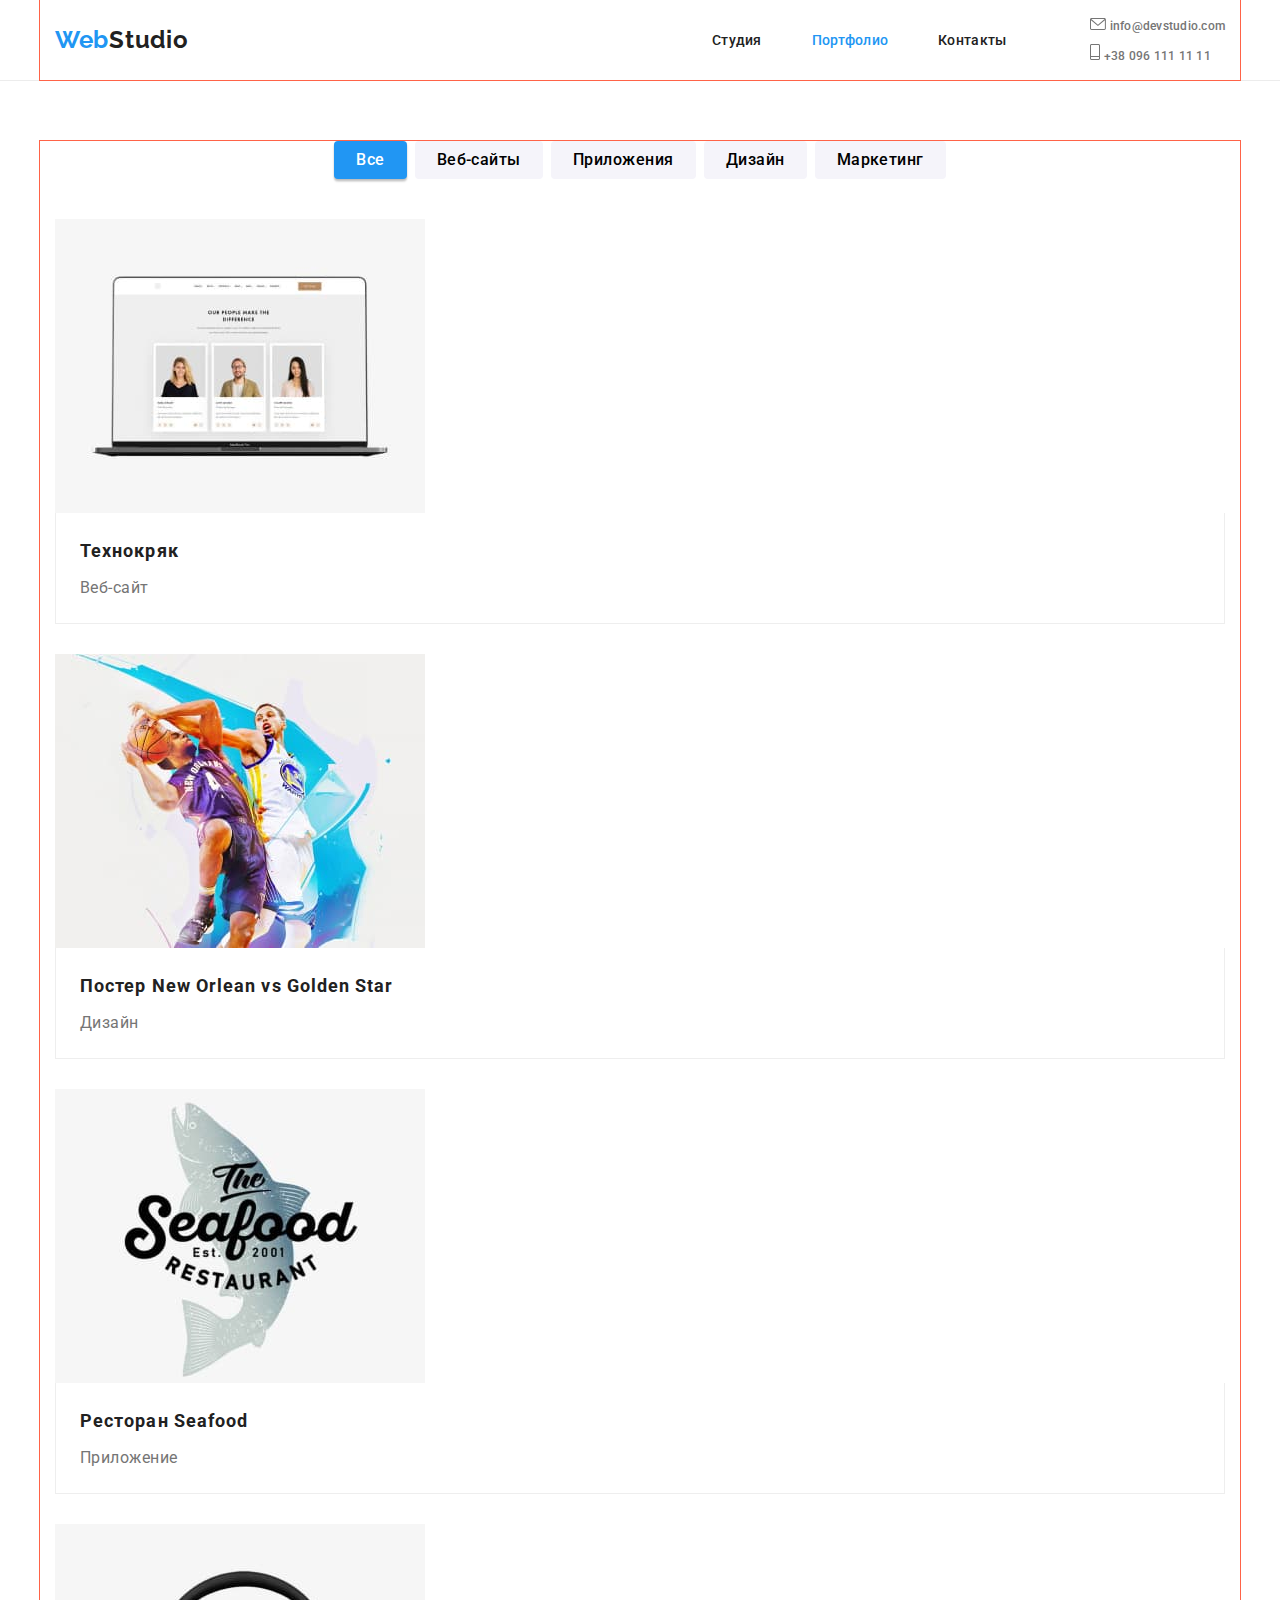
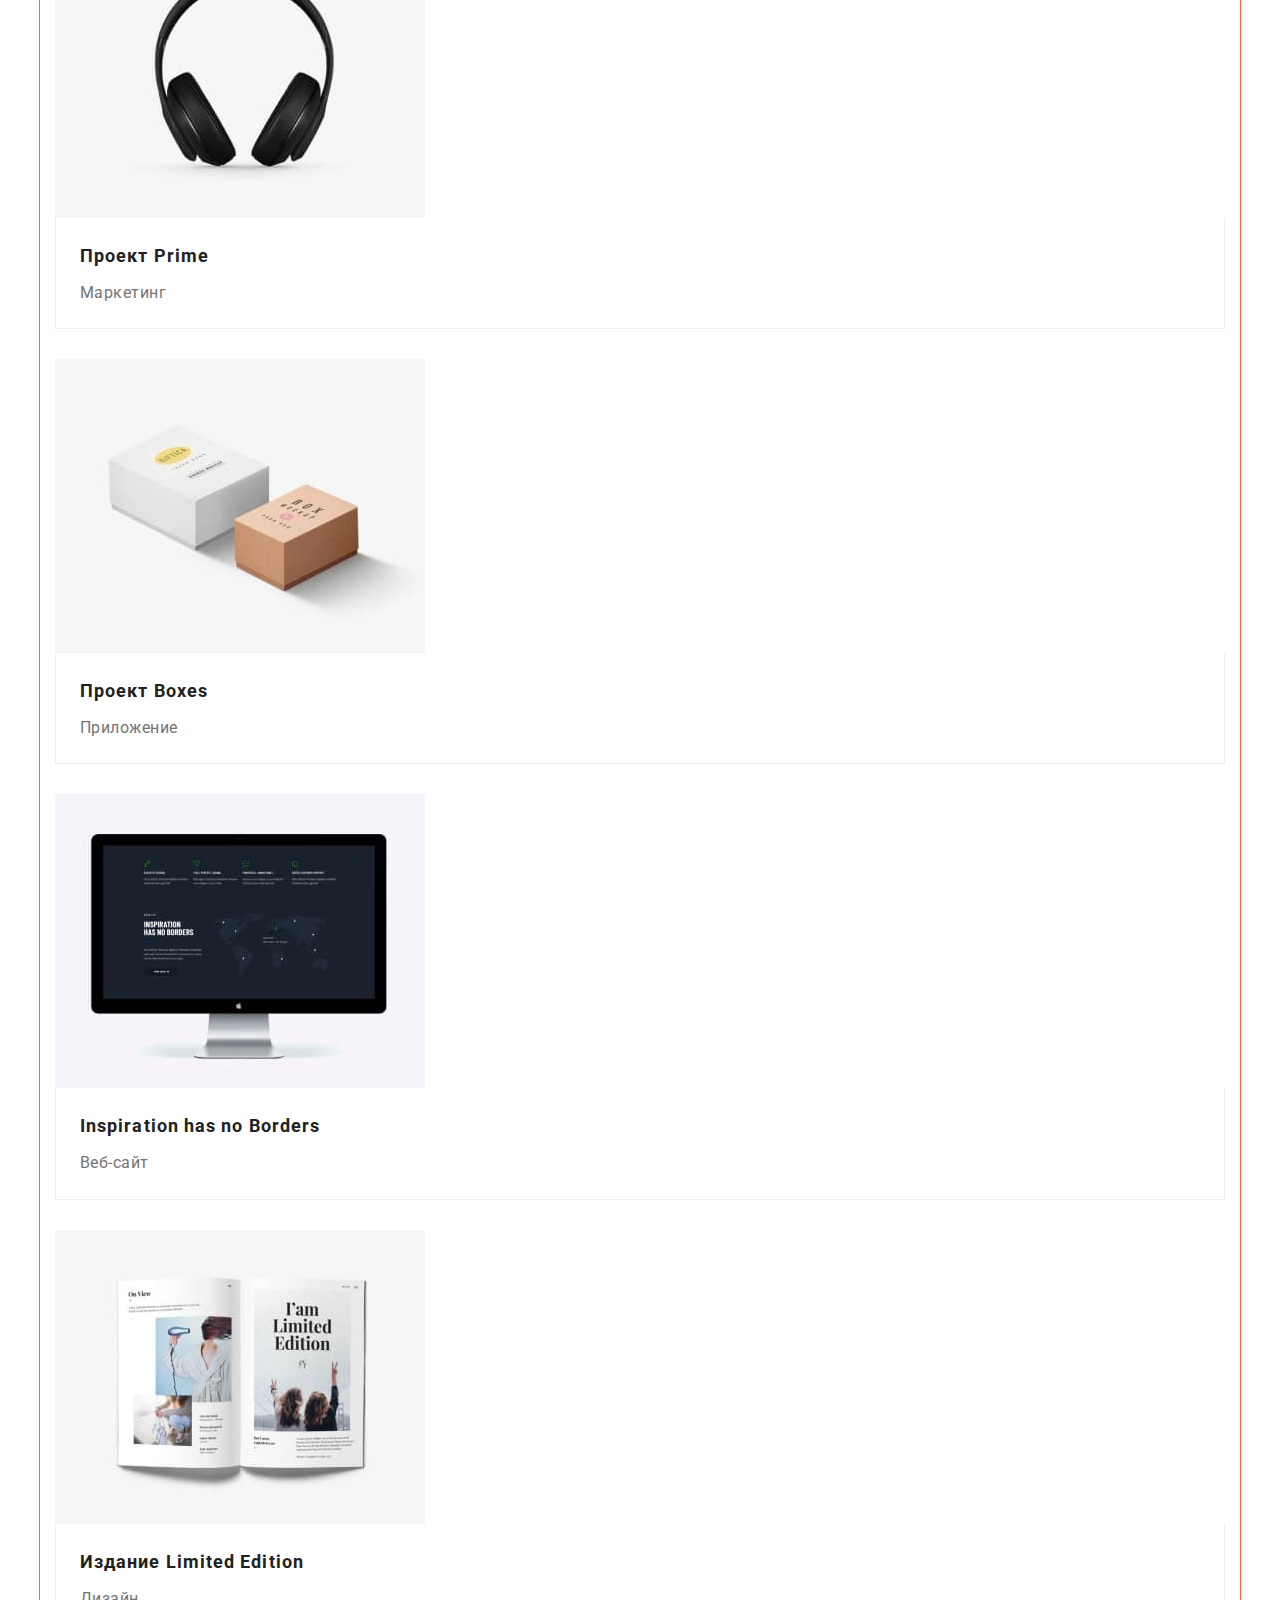
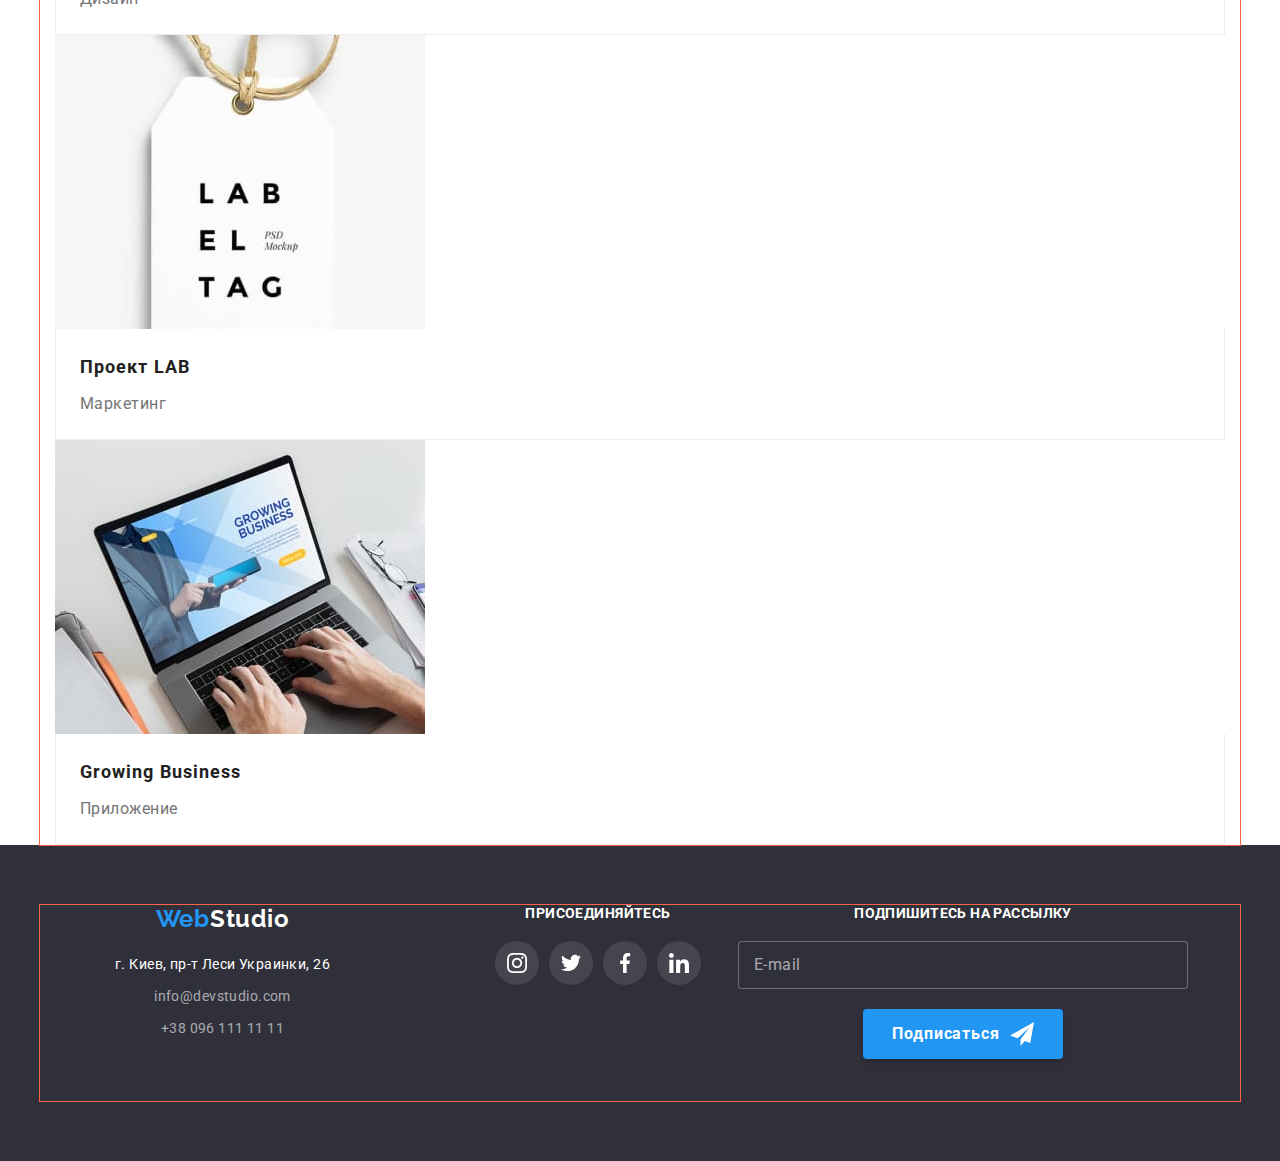
==== commit cc6d06a5: "Markup 768px Portfolio filter" ====
--- a/portfolio.html
+++ b/portfolio.html
@@ -1,372 +1,377 @@
 <!DOCTYPE html>
 <html lang="ru">
-<head>
-    <meta charset="UTF-8">
-    <meta http-equiv="X-UA-Compatible" content="IE=edge">
-    <meta name="viewport" content="width=device-width, initial-scale=1.0">
-    <link rel="preconnect" href="https://fonts.googleapis.com">
-    <link rel="preconnect" href="https://fonts.gstatic.com" crossorigin>
-    <link href="https://fonts.googleapis.com/css2?family=Raleway:wght@700&family=Roboto:wght@400;500;700;900&display=swap" rel="stylesheet">
-    <link rel="stylesheet" href="https://cdnjs.cloudflare.com/ajax/libs/modern-normalize/1.1.0/modern-normalize.min.css">
+  <head>
+    <meta charset="UTF-8" />
+    <meta http-equiv="X-UA-Compatible" content="IE=edge" />
+    <meta name="viewport" content="width=device-width, initial-scale=1.0" />
+    <link rel="preconnect" href="https://fonts.googleapis.com" />
+    <link rel="preconnect" href="https://fonts.gstatic.com" crossorigin />
+    <link href="https://fonts.googleapis.com/css2?family=Raleway:wght@700&family=Roboto:wght@400;500;700;900&display=swap" rel="stylesheet" />
+    <link rel="stylesheet" href="https://cdnjs.cloudflare.com/ajax/libs/modern-normalize/1.1.0/modern-normalize.min.css" />
     <!-- <link rel="stylesheet" href="./css/styles.css"> -->
-    <link rel="stylesheet" href="./css/main.min.css">
+    <link rel="stylesheet" href="./css/main.min.css" />
     <title>Portfolio</title>
-</head>
-
-<body>
- 
-        <!-- header -->
-        <header class="header">
-            <div class="container header__content">
-                <a lang="en" class="link logo" href="./index.html">Web<span class="header__logo">Studio</span></a>
-        
-        
-                <button type="button" class="menu-btn" data-menu-button aria-expanded="false" aria-controls="menu-container">
-                    <svg width="40" height="40" aria-label="Переключатель мобильного меню">
-                        <use class='menu-btn__icon-menu' href="./images/icons.svg#icon-menu"></use>
-                        <use class='menu-btn__icon-menu-close' href="./images/icons.svg#icon-menu-close"></use>
-                    </svg>
-                </button>
-        
-                <div class="menu-container" data-menu id="menu-container">
-                    <nav class="header__nav">
-                        <ul class="list header__nav-list">
-                            <li class="header__nav-item"><a href="./index.html"
-                                    class="link header__nav-link header__nav-link">Студия</a></li>
-                            <li class="header__nav-item"><a href="./portfolio.html" class="link header__nav-link--current">Портфолио</a>
-                            </li>
-                            <li class="header__nav-item"><a href="#" class="link header__nav-link">Контакты</a></li>
-                        </ul>
-                    </nav>
-        
-                    <!-- contacts -->
-                    <ul class="header__contacts-list list">
-                        <li class="header__contacts-items">
-                            <a class="header__contacts-mail link" href="mailto:info@devstudio.com">
-                                <svg class="header__contacts-icon" width="16" height="12">
-                                    <use href="./images/icons.svg#icon-email"></use>
-                                </svg>
-                                info@devstudio.com
-                            </a>
-                        </li>
-        
-                        <li class="header__contacts-items">
-                            <a class="header__contacts-tel link" href="tel:+380961111111">
-                                <svg class="header__contacts-icon" width="10" height="16">
-                                    <use href="./images/icons.svg#icon-phone"></use>
-                                </svg>
-                                +38 096 111 11 11
-                            </a>
-                        </li>
-                    </ul>
-        
-                    <ul class="header__socials-list list">
-                        <li class="header__socials-items"><a href="#" onclick="return false;"
-                                class="header__socials-link link">Instagram</a></li>
-                        <li class="header__socials-items"><a href="#" onclick="return false;"
-                                class="header__socials-link link">Twitter</a></li>
-                        <li class="header__socials-items"><a href="#" onclick="return false;"
-                                class="header__socials-link link">Facebook</a></li>
-                        <li class="header__socials-items"><a href="#" onclick="return false;"
-                                class="header__socials-link link">LinkedIn</a></li>
-        
-                    </ul>
-        
-                </div>
-        
-        
-        
-            </div>
-        
-        
-        </header>
+  </head>
+
+  <body>
+    <!-- header -->
+    <header class="header">
+      <div class="container header__content">
+        <a lang="en" class="link logo" href="./index.html">Web<span class="header__logo">Studio</span></a>
+
+        <button type="button" class="menu-btn" data-menu-button aria-expanded="false" aria-controls="menu-container">
+          <svg width="40" height="40" aria-label="Переключатель мобильного меню">
+            <use class="menu-btn__icon-menu" href="./images/icons.svg#icon-menu"></use>
+            <use class="menu-btn__icon-menu-close" href="./images/icons.svg#icon-menu-close"></use>
+          </svg>
+        </button>
+
+        <div class="menu-container" data-menu id="menu-container">
+          <nav class="header__nav">
+            <ul class="list header__nav-list">
+              <li class="header__nav-item">
+                <a href="./index.html" class="link header__nav-link">Студия</a>
+              </li>
+              <li class="header__nav-item">
+                <a href="./portfolio.html" class="link header__nav-link header__nav-link--current">Портфолио</a>
+              </li>
+              <li class="header__nav-item">
+                <a href="#" class="link header__nav-link">Контакты</a>
+              </li>
+            </ul>
+          </nav>
+
+          <div class="header__menu-contacts">
+            <!-- contacts -->
+            <ul class="header__contacts-list list">
+              <li class="header__contacts-items">
+                <a class="header__contacts-mail link" href="mailto:info@devstudio.com">
+                  <svg class="header__contacts-icon" width="16" height="12">
+                    <use href="./images/icons.svg#icon-email"></use>
+                  </svg>
+                  info@devstudio.com
+                </a>
+              </li>
+
+              <li class="header__contacts-items">
+                <a class="header__contacts-tel link" href="tel:+380961111111">
+                  <svg class="header__contacts-icon" width="10" height="16">
+                    <use href="./images/icons.svg#icon-phone"></use>
+                  </svg>
+                  +38 096 111 11 11
+                </a>
+              </li>
+            </ul>
+
+            <ul class="header__socials-list list">
+              <li class="header__socials-items">
+                <a href="#" onclick="return false;" class="header__socials-link link">Instagram</a>
+              </li>
+              <li class="header__socials-items">
+                <a href="#" onclick="return false;" class="header__socials-link link">Twitter</a>
+              </li>
+              <li class="header__socials-items">
+                <a href="#" onclick="return false;" class="header__socials-link link">Facebook</a>
+              </li>
+              <li class="header__socials-items">
+                <a href="#" onclick="return false;" class="header__socials-link link">LinkedIn</a>
+              </li>
+            </ul>
+          </div>
+        </div>
+      </div>
+    </header>
 
     <!-- main -->
     <main>
-        <!-- Works -->
-        <section class="section works">
-            <div class="container works__container">
-                <h1 lang="en" class="visually-hidden">Works</h1>
-                
-                <!-- Filter -->
-                <ul class="list works__btn-list">
-                    <li class="works__btn-items">
-                        <button type="button" class="works__btn works__btn--current button">Все</button>
-                    </li>
-                    
-                    <li class="works__btn-items">
-                        <button type="button" class="works__btn button">Веб-сайты</button>
-                    </li>
-                    
-                    <li class="works__btn-items">
-                        <button type="button" class="works__btn button">Приложения</button>
-                    </li>
-                    
-                    <li class="works__btn-items">
-                        <button type="button" class="works__btn button">Дизайн</button>
-                    </li>
-                    
-                    <li class="works__btn-items">
-                        <button type="button" class="works__btn button">Маркетинг</button>
-                    </li>
-                </ul>
-                
-                <!-- Карточки работ -->
-                <ul class="list works__cards-list">
-                    <li class="works__items">
-                        <a href="#" onclick="return false;" class="link works__cards-link">
-                            <div class="works__thumb">
-                                <img src="./images/work-example1.jpg" alt="Карточки с фото сотрудников" width="370" height="294">
-                                <div class="works__overlay">
-                                    <p class="works__overlay-text">Ресурс предлагает комплексные предложения с разным уровнем функционала и сервисов. Все это
-                                        позволит посетителю получить исчерпывающие сведения о компании или частном лице.</p>
-                                </div>
-                                
-                            </div>
-                            
-                            <div class="works__info-box">
-                                <h2 class="works__name">Технокряк</h2>
-                                <p class="works__type">Веб-сайт</p>
-                            </div>
-                        </a>
-                    </li>
-                
-                    <li class="works__items">
-                        <a href="#" onclick="return false;" class="link works__cards-link">
-                            <div class="works__thumb">
-                                <img src="./images/work-example2.jpg" alt="Два баскетболиста борятся за мяч" width="370" height="294">
-                                <div class="works__overlay">
-                                    
-                                    <p class="works__overlay-text">Ресурс предлагает комплексные предложения с разным уровнем функционала и сервисов. Все
-                                        это позволит посетителю получить исчерпывающие сведения о компании или частном лице.</p>
-                                </div>
-                            </div>
-                        
-                            <div class="works__info-box">
-                                <h2 class="works__name">Постер <span lang="en">New Orlean vs Golden Star</span></h2>
-                                <p class="works__type">Дизайн</p>
-                            </div>
-                        </a>
-                    </li>
-                
-                    <li class="works__items">
-                        <a href="#" onclick="return false;" class="link works__cards-link">
-                            <div class="works__thumb">
-                                <img src="./images/work-example3.jpg" alt="Логотип ресторана в виде рыбы" width="370" height="294">
-                                <div class="works__overlay">
-                                    
-                                    <p class="works__overlay-text">Ресурс предлагает комплексные предложения с разным уровнем функционала и сервисов. Все
-                                        это позволит посетителю получить исчерпывающие сведения о компании или частном лице.</p>
-                                </div>
-                            </div>
-                        
-                            <div class="works__info-box">
-                                <h2 class="works__name">Ресторан <span lang="en">Seafood</span></h2>
-                                <p class="works__type">Приложение</p>
-                            </div>
-                        </a>
-                    </li>
-                
-                    <li class="works__items">
-                        <a href="#" onclick="return false;" class="link works__cards-link">
-                            <div class="works__thumb">
-                                <img src="./images/work-example4.jpg" alt="Наушники" width="370" height="294">
-                                <div class="works__overlay">
-                                    
-                                    <p class="works__overlay-text">Ресурс предлагает комплексные предложения с разным уровнем функционала и сервисов. Все
-                                        это позволит посетителю получить исчерпывающие сведения о компании или частном лице.</p>
-                                </div>
-                            </div>
-                        
-                            <div class="works__info-box">
-                                <h2 class="works__name">Проект <span lang="en">Prime</span></h2>
-                                <p class="works__type">Маркетинг</p>
-                            </div>
-                        </a>
-                    </li>
-                
-                    <li class="works__items">
-                        <a href="#" onclick="return false;" class="link works__cards-link">
-                            <div class="works__thumb">
-                                <img src="./images/work-example5.jpg" alt="Две посылки" width="370" height="294">
-                                <div class="works__overlay">
-                                    
-                                    <p class="works__overlay-text">Ресурс предлагает комплексные предложения с разным уровнем функционала и сервисов. Все
-                                        это позволит посетителю получить исчерпывающие сведения о компании или частном лице.</p>
-                                </div>
-                            </div>
-                        
-                            <div class="works__info-box">
-                                <h2 class="works__name">Проект <span lang="en">Boxes</span></h2>
-                                <p class="works__type">Приложение</p>
-                            </div>
-                        </a>
-                    </li>
-                
-                    <li class="works__items">
-                        <a href="#" onclick="return false;" class="link works__cards-link">
-                            <div class="works__thumb">
-                                <img src="./images/work-example6.jpg" alt="Пример разработаного сайта" width="370" height="294">
-                                <div class="works__overlay">
-                                    
-                                    <p class="works__overlay-text">Ресурс предлагает комплексные предложения с разным уровнем функционала и сервисов. Все
-                                        это позволит посетителю получить исчерпывающие сведения о компании или частном лице.</p>
-                                </div>
-                            </div>
-                        
-                            <div class="works__info-box">
-                                <h2 lang="en" class="works__name">Inspiration has no Borders</h2>
-                                <p class="works__type">Веб-сайт</p>
-                            </div>
-                        </a>
-                    </li>
-                
-                    <li class="works__items">
-                        <a href="#" onclick="return false;" class="link works__cards-link">
-                            <div class="works__thumb">
-                                <img src="./images/work-example7.jpg" alt="Развернутая книга" width="370" height="294">
-                                <div class="works__overlay">
-                                    
-                                    <p class="works__overlay-text">Ресурс предлагает комплексные предложения с разным уровнем функционала и сервисов. Все
-                                        это позволит посетителю получить исчерпывающие сведения о компании или частном лице.</p>
-                                </div>
-                            </div>
-                        
-                            <div class="works__info-box">
-                                <h2 class="works__name">Издание <span lang="en">Limited Edition</span></h2>
-                                <p class="works__type">Дизайн</p>
-                            </div>
-                        </a>
-                    </li>
-                
-                    <li class="works__items">
-                        <a href="#" onclick="return false;" class="link works__cards-link">
-                            <div class="works__thumb">
-                                <img src="./images/work-example8.jpg" alt="Бирка с магазина" width="370" height="294">
-                                <div class="works__overlay">
-                                    
-                                    <p class="works__overlay-text">Ресурс предлагает комплексные предложения с разным уровнем функционала и сервисов. Все
-                                        это позволит посетителю получить исчерпывающие сведения о компании или частном лице.</p>
-                                </div>
-                            </div>
-                        
-                            <div class="works__info-box">
-                                <h2 class="works__name">Проект <span lang="en">LAB</span></h2>
-                                <p class="works__type">Маркетинг</p>
-                            </div>
-                        </a>
-                    </li>
-                
-                    <li class="works__items">
-                        <a href="#" onclick="return false;" class="link works__cards-link">
-                            <div class="works__thumb">
-                                <img src="./images/work-example9.jpg" alt="Открыто приложение на ноутбуке" width="370" height="294">
-                                <div class="works__overlay">
-                                    
-                                    <p class="works__overlay-text">Ресурс предлагает комплексные предложения с разным уровнем функционала и сервисов. Все
-                                        это позволит посетителю получить исчерпывающие сведения о компании или частном лице.</p>
-                                </div>
-                            </div>
-                        
-                            <div class="works__info-box">
-                                <h2 lang="en" class="works__name">Growing Business</h2>
-                                <p class="works__type">Приложение</p>
-                            </div>
-                        </a>
-                    </li>
-                
-                </ul>
-            </div>
-            
-        </section>
+      <!-- Works -->
+      <section class="section works">
+        <div class="container works__container">
+          <h1 lang="en" class="visually-hidden">Works</h1>
+
+          <!-- Filter -->
+          <ul class="list works__btn-list">
+            <li class="works__btn-items">
+              <button type="button" class="works__btn works__btn--current button">Все</button>
+            </li>
+
+            <li class="works__btn-items">
+              <button type="button" class="works__btn button">Веб-сайты</button>
+            </li>
+
+            <li class="works__btn-items">
+              <button type="button" class="works__btn button">Приложения</button>
+            </li>
+
+            <li class="works__btn-items">
+              <button type="button" class="works__btn button">Дизайн</button>
+            </li>
+
+            <li class="works__btn-items">
+              <button type="button" class="works__btn button">Маркетинг</button>
+            </li>
+          </ul>
+
+          <!-- Карточки работ -->
+          <ul class="list works__cards-list">
+            <li class="works__items">
+              <a href="#" onclick="return false;" class="link works__cards-link">
+                <div class="works__thumb">
+                  <img src="./images/work-example1.jpg" alt="Карточки с фото сотрудников" width="370" height="294" />
+                  <div class="works__overlay">
+                    <p class="works__overlay-text">
+                      Ресурс предлагает комплексные предложения с разным уровнем функционала и сервисов. Все это позволит посетителю получить
+                      исчерпывающие сведения о компании или частном лице.
+                    </p>
+                  </div>
+                </div>
+
+                <div class="works__info-box">
+                  <h2 class="works__name">Технокряк</h2>
+                  <p class="works__type">Веб-сайт</p>
+                </div>
+              </a>
+            </li>
+
+            <li class="works__items">
+              <a href="#" onclick="return false;" class="link works__cards-link">
+                <div class="works__thumb">
+                  <img src="./images/work-example2.jpg" alt="Два баскетболиста борятся за мяч" width="370" height="294" />
+                  <div class="works__overlay">
+                    <p class="works__overlay-text">
+                      Ресурс предлагает комплексные предложения с разным уровнем функционала и сервисов. Все это позволит посетителю получить
+                      исчерпывающие сведения о компании или частном лице.
+                    </p>
+                  </div>
+                </div>
+
+                <div class="works__info-box">
+                  <h2 class="works__name">Постер <span lang="en">New Orlean vs Golden Star</span></h2>
+                  <p class="works__type">Дизайн</p>
+                </div>
+              </a>
+            </li>
+
+            <li class="works__items">
+              <a href="#" onclick="return false;" class="link works__cards-link">
+                <div class="works__thumb">
+                  <img src="./images/work-example3.jpg" alt="Логотип ресторана в виде рыбы" width="370" height="294" />
+                  <div class="works__overlay">
+                    <p class="works__overlay-text">
+                      Ресурс предлагает комплексные предложения с разным уровнем функционала и сервисов. Все это позволит посетителю получить
+                      исчерпывающие сведения о компании или частном лице.
+                    </p>
+                  </div>
+                </div>
+
+                <div class="works__info-box">
+                  <h2 class="works__name">Ресторан <span lang="en">Seafood</span></h2>
+                  <p class="works__type">Приложение</p>
+                </div>
+              </a>
+            </li>
+
+            <li class="works__items">
+              <a href="#" onclick="return false;" class="link works__cards-link">
+                <div class="works__thumb">
+                  <img src="./images/work-example4.jpg" alt="Наушники" width="370" height="294" />
+                  <div class="works__overlay">
+                    <p class="works__overlay-text">
+                      Ресурс предлагает комплексные предложения с разным уровнем функционала и сервисов. Все это позволит посетителю получить
+                      исчерпывающие сведения о компании или частном лице.
+                    </p>
+                  </div>
+                </div>
+
+                <div class="works__info-box">
+                  <h2 class="works__name">Проект <span lang="en">Prime</span></h2>
+                  <p class="works__type">Маркетинг</p>
+                </div>
+              </a>
+            </li>
+
+            <li class="works__items">
+              <a href="#" onclick="return false;" class="link works__cards-link">
+                <div class="works__thumb">
+                  <img src="./images/work-example5.jpg" alt="Две посылки" width="370" height="294" />
+                  <div class="works__overlay">
+                    <p class="works__overlay-text">
+                      Ресурс предлагает комплексные предложения с разным уровнем функционала и сервисов. Все это позволит посетителю получить
+                      исчерпывающие сведения о компании или частном лице.
+                    </p>
+                  </div>
+                </div>
+
+                <div class="works__info-box">
+                  <h2 class="works__name">Проект <span lang="en">Boxes</span></h2>
+                  <p class="works__type">Приложение</p>
+                </div>
+              </a>
+            </li>
+
+            <li class="works__items">
+              <a href="#" onclick="return false;" class="link works__cards-link">
+                <div class="works__thumb">
+                  <img src="./images/work-example6.jpg" alt="Пример разработаного сайта" width="370" height="294" />
+                  <div class="works__overlay">
+                    <p class="works__overlay-text">
+                      Ресурс предлагает комплексные предложения с разным уровнем функционала и сервисов. Все это позволит посетителю получить
+                      исчерпывающие сведения о компании или частном лице.
+                    </p>
+                  </div>
+                </div>
+
+                <div class="works__info-box">
+                  <h2 lang="en" class="works__name">Inspiration has no Borders</h2>
+                  <p class="works__type">Веб-сайт</p>
+                </div>
+              </a>
+            </li>
+
+            <li class="works__items">
+              <a href="#" onclick="return false;" class="link works__cards-link">
+                <div class="works__thumb">
+                  <img src="./images/work-example7.jpg" alt="Развернутая книга" width="370" height="294" />
+                  <div class="works__overlay">
+                    <p class="works__overlay-text">
+                      Ресурс предлагает комплексные предложения с разным уровнем функционала и сервисов. Все это позволит посетителю получить
+                      исчерпывающие сведения о компании или частном лице.
+                    </p>
+                  </div>
+                </div>
+
+                <div class="works__info-box">
+                  <h2 class="works__name">Издание <span lang="en">Limited Edition</span></h2>
+                  <p class="works__type">Дизайн</p>
+                </div>
+              </a>
+            </li>
+
+            <li class="works__items">
+              <a href="#" onclick="return false;" class="link works__cards-link">
+                <div class="works__thumb">
+                  <img src="./images/work-example8.jpg" alt="Бирка с магазина" width="370" height="294" />
+                  <div class="works__overlay">
+                    <p class="works__overlay-text">
+                      Ресурс предлагает комплексные предложения с разным уровнем функционала и сервисов. Все это позволит посетителю получить
+                      исчерпывающие сведения о компании или частном лице.
+                    </p>
+                  </div>
+                </div>
+
+                <div class="works__info-box">
+                  <h2 class="works__name">Проект <span lang="en">LAB</span></h2>
+                  <p class="works__type">Маркетинг</p>
+                </div>
+              </a>
+            </li>
+
+            <li class="works__items">
+              <a href="#" onclick="return false;" class="link works__cards-link">
+                <div class="works__thumb">
+                  <img src="./images/work-example9.jpg" alt="Открыто приложение на ноутбуке" width="370" height="294" />
+                  <div class="works__overlay">
+                    <p class="works__overlay-text">
+                      Ресурс предлагает комплексные предложения с разным уровнем функционала и сервисов. Все это позволит посетителю получить
+                      исчерпывающие сведения о компании или частном лице.
+                    </p>
+                  </div>
+                </div>
+
+                <div class="works__info-box">
+                  <h2 lang="en" class="works__name">Growing Business</h2>
+                  <p class="works__type">Приложение</p>
+                </div>
+              </a>
+            </li>
+          </ul>
+        </div>
+      </section>
     </main>
 
     <!-- footer -->
     <footer class="footer">
-        <div class="footer__container container">
-            <div class="footer__contacts">
-                <a lang="en" class="footer__logo link logo" href="./index.html">Web<span
-                        class="footer__logo-second">Studio</span></a>
-    
-                <address>
-                    <!-- contacts -->
-                    <ul class="list">
-                        <li class="footer__contacts-items">
-                            <a class="footer__adress-link link" href="https://goo.gl/maps/VqDMLMsXwP5XZMXm9" target="_blank"
-                                rel="noreferrer noopener">г. Киев, пр-т Леси Украинки, 26</a>
-                        </li>
-    
-                        <li class="footer__contacts-items">
-                            <a class="footer__contacts-link link" href="mailto:info@devstudio.com">info@devstudio.com</a>
-                        </li>
-                        <li class="footer__contacts-items">
-                            <a class="footer__contacts-link link" href="tel:+380961111111">+38 096 111 11 11</a>
-                        </li>
-                    </ul>
-                </address>
-            </div>
-    
-            <div class="footer__socials">
-                <h2 class="footer__socials-title">присоединяйтесь</h2>
-    
-                <ul class="list footer__socials-list">
-                    <li class="footer__socials-items">
-                        <a class="footer__socials-link" href="#" onclick="return false;">
-                            <svg class="footer__socials-icon" height="20" weight="20">
-                                <use href="./images/icons.svg#icon-instagram"></use>
-                            </svg>
-                        </a>
-                    </li>
-    
-                    <li class="footer__socials-items">
-                        <a class="footer__socials-link" href="#" onclick="return false;">
-                            <svg class="footer__socials-icon" height="20" weight="20">
-                                <use href="./images/icons.svg#icon-twitter"></use>
-                            </svg>
-                        </a>
-                    </li>
-    
-                    <li class="footer__socials-items">
-                        <a class="footer__socials-link" href="#" onclick="return false;">
-                            <svg class="footer__socials-icon" height="20" weight="20">
-                                <use href="./images/icons.svg#icon-facebook"></use>
-                            </svg>
-                        </a>
-                    </li>
-    
-                    <li class="footer__socials-items">
-                        <a class="footer__socials-link" href="#" onclick="return false;">
-                            <svg class="footer__socials-icon" height="20" weight="20">
-                                <use href="./images/icons.svg#icon-linkedin"></use>
-                            </svg>
-                        </a>
-                    </li>
-                </ul>
-            </div>
-    
-            <div class="footer__subscribe">
-                <h2 class="footer__subscribe-title">Подпишитесь на рассылку</h2>
-    
-                <form>
-                    <label class="footer__subscribe-label">
-                        <input type="email" name="subscribe_email" placeholder="E-mail" class="footer__subscribe-input"
-                            autocomplete="email">
-    
-                        <button type="submit" class="footer__subscribe-button">
-                            Подписаться
-                            <svg class="footer__subscribe-icon" width="24" height="24">
-                                <use href="./images/icons.svg#icon-subscribe"></use>
-                            </svg>
-                        </button>
-                    </label>
-                </form>
-            </div>
-    
-    
-        </div>
-    
-    
+      <div class="footer__container container">
+        <div class="footer__contacts">
+          <a lang="en" class="footer__logo link logo" href="./index.html">Web<span class="footer__logo-second">Studio</span></a>
+
+          <address>
+            <!-- contacts -->
+            <ul class="list">
+              <li class="footer__contacts-items">
+                <a class="footer__adress-link link" href="https://goo.gl/maps/VqDMLMsXwP5XZMXm9" target="_blank" rel="noreferrer noopener"
+                  >г. Киев, пр-т Леси Украинки, 26</a
+                >
+              </li>
+
+              <li class="footer__contacts-items">
+                <a class="footer__contacts-link link" href="mailto:info@devstudio.com">info@devstudio.com</a>
+              </li>
+              <li class="footer__contacts-items">
+                <a class="footer__contacts-link link" href="tel:+380961111111">+38 096 111 11 11</a>
+              </li>
+            </ul>
+          </address>
+        </div>
+
+        <div class="footer__socials">
+          <h2 class="footer__socials-title">присоединяйтесь</h2>
+
+          <ul class="list footer__socials-list">
+            <li class="footer__socials-items">
+              <a class="footer__socials-link" href="#" onclick="return false;">
+                <svg class="footer__socials-icon" height="20" weight="20">
+                  <use href="./images/icons.svg#icon-instagram"></use>
+                </svg>
+              </a>
+            </li>
+
+            <li class="footer__socials-items">
+              <a class="footer__socials-link" href="#" onclick="return false;">
+                <svg class="footer__socials-icon" height="20" weight="20">
+                  <use href="./images/icons.svg#icon-twitter"></use>
+                </svg>
+              </a>
+            </li>
+
+            <li class="footer__socials-items">
+              <a class="footer__socials-link" href="#" onclick="return false;">
+                <svg class="footer__socials-icon" height="20" weight="20">
+                  <use href="./images/icons.svg#icon-facebook"></use>
+                </svg>
+              </a>
+            </li>
+
+            <li class="footer__socials-items">
+              <a class="footer__socials-link" href="#" onclick="return false;">
+                <svg class="footer__socials-icon" height="20" weight="20">
+                  <use href="./images/icons.svg#icon-linkedin"></use>
+                </svg>
+              </a>
+            </li>
+          </ul>
+        </div>
+
+        <div class="footer__subscribe">
+          <h2 class="footer__subscribe-title">Подпишитесь на рассылку</h2>
+
+          <form>
+            <label class="footer__subscribe-label">
+              <input type="email" name="subscribe_email" placeholder="E-mail" class="footer__subscribe-input" autocomplete="email" />
+
+              <button type="submit" class="footer__subscribe-button">
+                Подписаться
+                <svg class="footer__subscribe-icon" width="24" height="24">
+                  <use href="./images/icons.svg#icon-subscribe"></use>
+                </svg>
+              </button>
+            </label>
+          </form>
+        </div>
+      </div>
     </footer>
 
-</body>
-</html>+    <script src="./js/menu.js"></script>
+    <script src="./js/modal.js"></script>
+  </body>
+</html>
--- a/css/main.min.css
+++ b/css/main.min.css
@@ -1,2 +1,2 @@
-.visually-hidden{position:absolute;width:1px;height:1px;margin:-1px;border:0;padding:0;white-space:nowrap;-webkit-clip-path:inset(100%);clip-path:inset(100%);clip:rect(0 0 0 0);overflow:hidden}.modal__btn-close,.recall__check-icon,.recall__confirm,.benefits__icon-box,.doing__text,.social-list__link,.client__logo-box,.footer__socials-link,.footer__subscribe-button{display:-webkit-box;display:-ms-flexbox;display:flex;-webkit-box-pack:center;-ms-flex-pack:center;justify-content:center;-webkit-box-align:center;-ms-flex-align:center;align-items:center}body{font-family:Roboto, sans-serif;color:#212121;background-color:#fff;font-size:14px;letter-spacing:0.03em}img{display:block;max-width:100%;height:auto}h1,h2,h3,h4,h5,h6,p{margin:0}.list{list-style:none;margin:0;padding:0}.link{text-decoration:none;font-style:normal}.container{margin-left:auto;margin-right:auto;padding-left:15px;padding-right:15px}@media screen and (min-width: 480px){.container{width:480px}}@media screen and (min-width: 768px){.container{width:768px}}@media screen and (min-width: 1200px){.container{width:1200px}}@media screen and (max-width: 767px){.menu-container{display:none;position:absolute;top:0;left:0;background-color:#fff;width:100%;height:100vh;padding:48px 40px}.menu-container.is-open{display:-webkit-box;display:-ms-flexbox;display:flex;-webkit-box-orient:vertical;-webkit-box-direction:normal;-ms-flex-direction:column;flex-direction:column;-webkit-box-pack:justify;-ms-flex-pack:justify;justify-content:space-between}}@media screen and (min-width: 768px){.menu-container{display:-webkit-box;display:-ms-flexbox;display:flex}}.menu-btn{z-index:999;position:absolute;right:0;top:10px;right:15px;padding:0;border:none;background-color:transparent}.menu-btn:hover,.menu-btn:focus{fill:#2196f3}@media screen and (min-width: 768px){.menu-btn{display:none}}.menu-btn__icon-menu-close{display:none}.menu-btn.is-open .menu-btn__icon-menu-close{display:block}.menu-btn.is-open .menu-btn__icon-menu{display:none}.button{font-size:16px;line-height:1.63;letter-spacing:0.03em;background:#f5f4fa;border-radius:4px;border:none;cursor:pointer;-webkit-transition-property:color, background-color, -webkit-box-shadow;transition-property:color, background-color, -webkit-box-shadow;transition-property:color, background-color, box-shadow;transition-property:color, background-color, box-shadow, -webkit-box-shadow;-webkit-transition-duration:250ms;transition-duration:250ms;-webkit-transition-timing-function:cubic-bezier(0.4, 0, 0.2, 1);transition-timing-function:cubic-bezier(0.4, 0, 0.2, 1)}.header{border-bottom:1px solid #ececec}.header__content{position:relative;display:-webkit-box;display:-ms-flexbox;display:flex;-ms-flex-line-pack:justify;align-content:space-between;-webkit-box-align:center;-ms-flex-align:center;align-items:center;height:60px;padding-top:10px;padding-bottom:10px}@media screen and (min-width: 768px){.header__content{height:80px}}.logo{font-family:Raleway, sans-serif;font-weight:700;font-size:24px;line-height:1.17;letter-spacing:0.03em;text-decoration:none;color:#2196f3}.header__logo{color:#212121}.footer__logo{display:inline-block;margin-bottom:20px}.footer__logo-second{color:#fff}@media screen and (min-width: 768px){.header__nav{display:block}}.header__nav-link{color:#212121;font-weight:500;font-size:40px;line-height:1.17;letter-spacing:0.02em;-webkit-transition-property:color;transition-property:color;-webkit-transition-duration:250ms;transition-duration:250ms;-webkit-transition-timing-function:cubic-bezier(0.4, 0, 0.2, 1);transition-timing-function:cubic-bezier(0.4, 0, 0.2, 1);cursor:pointer}.header__nav-link--current,.header__nav-link:focus,.header__nav-link:hover{color:#2196f3}@media screen and (min-width: 768px){.header__nav-list{display:-webkit-box;display:-ms-flexbox;display:flex}}@media screen and (max-width: 767px){.header__nav-item:not(:last-child){margin-bottom:32px}}.header__contacts-list{margin-bottom:64px;line-height:1.14;letter-spacing:0.02em;font-weight:500;-webkit-box-align:center;-ms-flex-align:center;align-items:center}.header__contacts-icon{display:none}.header__contacts-mail{font-weight:500;font-size:34px;line-height:1.18;letter-spacing:0.02em;color:#2196f3;cursor:pointer}.header__contacts-mail:hover,.header__contacts-mail:focus{text-decoration:underline}.header__contacts-tel{font-weight:500;font-size:24px;line-height:1.17;letter-spacing:0.02em;color:#757575;cursor:pointer}.header__contacts-tel:hover,.header__contacts-tel:focus{text-decoration:underline}.header__contacts-items:not(:last-child){margin-bottom:32px}.header__socials-list{display:-webkit-box;display:-ms-flexbox;display:flex}@media screen and (min-width: 768px){.header__socials-list{display:none}}.header__socials-items{padding:0 10px;border-right:1px solid rgba(33,33,33,0.2)}.header__socials-items:first-child{padding-left:0}.header__socials-items:last-child{border:none}.header__socials-link{font-weight:500;font-size:18px;line-height:1.22;letter-spacing:0.02em;color:#2196f3;cursor:pointer}.header__socials-link:hover,.header__socials-link:focus{text-decoration:underline}.backdrop{position:fixed;top:0;left:0;width:100%;height:100%;opacity:1;background-color:rgba(0,0,0,0.2);-webkit-transition:opacity 250ms cubic-bezier(0.4, 0, 0.2, 1);transition:opacity 250ms cubic-bezier(0.4, 0, 0.2, 1)}.backdrop.is-hidden .modal{-webkit-transform:translate(-50%, -50%) scale(0);transform:translate(-50%, -50%) scale(0)}.backdrop.is-hidden{opacity:0;pointer-events:none}.modal{position:absolute;top:50%;left:50%;-webkit-transform:translate(-50%, -50%) scale(1);transform:translate(-50%, -50%) scale(1);width:450px;height:609px;-webkit-box-shadow:0px 1px 3px rgba(0,0,0,0.12),0px 1px 1px rgba(0,0,0,0.14),0px 2px 1px rgba(0,0,0,0.2);box-shadow:0px 1px 3px rgba(0,0,0,0.12),0px 1px 1px rgba(0,0,0,0.14),0px 2px 1px rgba(0,0,0,0.2);border-radius:4px;padding:40px;background-color:#fff;-webkit-transition:-webkit-transform 250ms cubic-bezier(0.4, 0, 0.2, 1);transition:-webkit-transform 250ms cubic-bezier(0.4, 0, 0.2, 1);transition:transform 250ms cubic-bezier(0.4, 0, 0.2, 1);transition:transform 250ms cubic-bezier(0.4, 0, 0.2, 1), -webkit-transform 250ms cubic-bezier(0.4, 0, 0.2, 1)}.modal__btn-close{position:absolute;padding:0;background-color:#fff;border:1px solid rgba(0,0,0,0.1);border-radius:50%;width:30px;height:30px;top:8px;right:8px;cursor:pointer}.modal__close-icon{width:11px;height:11px;fill:#000000;-webkit-transition:fill 250ms cubic-bezier(0.4, 0, 0.2, 1);transition:fill 250ms cubic-bezier(0.4, 0, 0.2, 1)}.modal__btn-close:hover .modal__close-icon,.modal__btn-close:focus .modal__close-icon{fill:#2196f3}.recall__title{margin-bottom:12px;font-size:20px;line-height:1.15;font-weight:700;text-align:center;letter-spacing:0.03em;color:#212121}.recall__comment{margin-bottom:20px}.recall__name,.recall__phone,.recall__email{margin-bottom:10px}.recall__name,.recall__phone,.recall__email,.recall__comment{display:block;position:relative}.recall__label{display:block;margin-bottom:4px;font-weight:400;font-size:12px;line-height:1.17;letter-spacing:0.01em;color:#757575}.recall__input{cursor:pointer;display:block;height:40px;width:100%;border:1px solid rgba(33,33,33,0.2);border-radius:4px;padding-left:42px;padding-right:10px;padding-top:5px;padding-bottom:5px;font-size:21px;outline:transparent;-webkit-transition:border-color 250ms cubic-bezier(0.4, 0, 0.2, 1);transition:border-color 250ms cubic-bezier(0.4, 0, 0.2, 1)}.recall__input:hover,.recall__input:focus,.recall__input:focus-visible{border-color:#2196f3}.recall__icon{position:absolute;top:0;left:12px;top:30px;fill:#212121;-webkit-transition:fill 250ms cubic-bezier(0.4, 0, 0.2, 1);transition:fill 250ms cubic-bezier(0.4, 0, 0.2, 1)}.recall__input:hover+.recall__icon,.recall__input:focus+.recall__icon{fill:#2196f3;pointer-events:none}.recall__comment-field{display:block;width:100%;height:120px;resize:none;border:1px solid rgba(33,33,33,0.2);border-radius:4px;padding-left:16px;padding-right:16px;padding-top:12px;padding-bottom:12px;font-size:16px;outline:transparent;-webkit-transition:border-color 250ms cubic-bezier(0.4, 0, 0.2, 1);transition:border-color 250ms cubic-bezier(0.4, 0, 0.2, 1)}.recall__comment-field:hover,.recall__comment-field:focus{border-color:#2196f3}.recall__comment-field::-webkit-input-placeholder{font-weight:400;font-size:14px;line-height:16px;letter-spacing:0.01em;color:rgba(117,117,117,0.5)}.recall__comment-field:-ms-input-placeholder{font-weight:400;font-size:14px;line-height:16px;letter-spacing:0.01em;color:rgba(117,117,117,0.5)}.recall__comment-field::-ms-input-placeholder{font-weight:400;font-size:14px;line-height:16px;letter-spacing:0.01em;color:rgba(117,117,117,0.5)}.recall__comment-field::placeholder{font-weight:400;font-size:14px;line-height:16px;letter-spacing:0.01em;color:rgba(117,117,117,0.5)}.recall__check-icon{content:"";width:16px;height:15px;border:2px solid #212121;border-radius:4px;margin-right:7px;fill:transparent;-webkit-transition-property:background-color, border-color, fill;transition-property:background-color, border-color, fill;-webkit-transition-duration:250ms;transition-duration:250ms;-webkit-transition-timing-function:cubic-bezier(0.4, 0, 0.2, 1);transition-timing-function:cubic-bezier(0.4, 0, 0.2, 1)}.recall__check-icon:hover,.recall__check-icon:focus,.recall__check:focus+.recall__check-icon{border-color:#2196f3}.recall__check:checked+.recall__check-icon{background-color:#2196f3;border-color:#2196f3;fill:#fff}.recall__confirm{cursor:pointer;margin-bottom:30px;font-weight:400;letter-spacing:0.03em;color:#757575;font-size:12px;line-height:1.17}.recall__confirm-link{color:#2196f3}.recall__btn-send{cursor:pointer;display:block;margin-left:auto;margin-right:auto;font-family:Roboto, sans-serif;font-style:normal;font-weight:700;font-size:16px;line-height:1.88;text-align:center;letter-spacing:0.06em;color:#fff;background-color:#2196f3;border-radius:4px;border:none;min-width:200px;padding:10px 32px;-webkit-box-shadow:0px 4px 4px rgba(0,0,0,0.15);box-shadow:0px 4px 4px rgba(0,0,0,0.15);-webkit-transition-property:background-color;transition-property:background-color;-webkit-transition-duration:250ms;transition-duration:250ms;-webkit-transition-timing-function:cubic-bezier(0.4, 0, 0.2, 1);transition-timing-function:cubic-bezier(0.4, 0, 0.2, 1)}.recall__btn-send:hover,.recall__btn-send:focus{background-color:#188ce8}.hero{max-width:480px;height:400px;margin-left:auto;margin-right:auto;text-align:center;background-image:-webkit-gradient(linear, left top, right top, from(rgba(47,48,58,0.4)), to(rgba(47,48,58,0.4))),url(../images/hero.jpg);background-image:linear-gradient(to right, rgba(47,48,58,0.4), rgba(47,48,58,0.4)),url(../images/hero.jpg);background-size:cover;background-repeat:no-repeat;background-color:#c4c4c4;margin-bottom:60px}.hero.section{padding-top:118px;padding-bottom:118px}.hero__title{font-weight:900;font-size:26px;line-height:1.62;text-align:center;letter-spacing:0.06em;text-transform:uppercase;color:#fff;max-width:360px;margin-left:auto;margin-right:auto;margin-top:0;margin-bottom:30px}.hero__button{cursor:pointer;font-family:Roboto, sans-serif;font-style:normal;font-weight:700;font-size:16px;line-height:1.88;text-align:center;letter-spacing:0.06em;color:#fff;background-color:#2196f3;border-radius:4px;border-width:0;min-width:200px;padding:10px 32px;-webkit-box-shadow:0px 4px 4px rgba(0,0,0,0.15);box-shadow:0px 4px 4px rgba(0,0,0,0.15);-webkit-transition-property:background-color;transition-property:background-color;-webkit-transition-duration:250ms;transition-duration:250ms;-webkit-transition-timing-function:cubic-bezier(0.4, 0, 0.2, 1);transition-timing-function:cubic-bezier(0.4, 0, 0.2, 1)}.hero__button:hover,.hero__button:focus{background-color:#188ce8}.benefits.section{padding-bottom:0;margin-bottom:60px}.benefits__icon-box{height:120px;background-color:#f5f4fa;border-radius:4px;margin-bottom:30px}.benefits__icon{width:70px;height:70px}.benefits__items:not(:last-child){margin-bottom:30px}.benefits__title{font-size:14px;font-weight:700;letter-spacing:0.03em;text-transform:uppercase;color:#212121;text-align:center;margin-bottom:10px}.benefits__text{font-weight:400;font-size:14px;line-height:1.71;letter-spacing:0.03em;color:#757575}.doing{display:none}.doing__title{font-weight:700;font-size:36px;line-height:1.17;text-align:center;letter-spacing:0.03em;margin-top:0;margin-bottom:50px}.doing__list{display:-webkit-box;display:-ms-flexbox;display:flex}.doing__foto{display:block}.doing__items{position:relative}.doing__items:not(:last-child){margin-right:30px}.doing__text{position:absolute;width:100%;height:70px;background-color:rgba(47,48,58,0.8);text-transform:uppercase;left:0;bottom:0;color:#fff;font-weight:700;line-height:1.17}.team{background-color:#f5f4fa;padding-top:60px;padding-bottom:60px}.team__items{background:#fff;-webkit-box-shadow:0px 1px 3px #0000001f,0px 1px 1px #00000024,0px 2px 1px #00000033;box-shadow:0px 1px 3px #0000001f,0px 1px 1px #00000024,0px 2px 1px #00000033;border-radius:0px 0px 4px 4px}.team__items:not(:last-child){margin-bottom:30px}.team__info{padding-top:30px;padding-bottom:30px}.team__title{font-weight:700;font-size:36px;line-height:42px;text-align:center;color:#212121;margin-top:0;margin-bottom:30px}.team__name{font-weight:500;font-size:16px;line-height:1.19;text-align:center;color:#212121;margin-bottom:10px}.team__position{font-weight:400;font-size:16px;line-height:1.19;text-align:center;color:#757575;margin-bottom:16px}.social-list{display:-webkit-box;display:-ms-flexbox;display:flex;-webkit-box-pack:center;-ms-flex-pack:center;justify-content:center;fill:#afb1b8}.social-list__link{height:44px;width:44px;border-radius:50%;-webkit-transition-property:fill, background-color;transition-property:fill, background-color;-webkit-transition-duration:250ms;transition-duration:250ms;-webkit-transition-timing-function:cubic-bezier(0.4, 0, 0.2, 1);transition-timing-function:cubic-bezier(0.4, 0, 0.2, 1)}.social-list__link:hover,.social-list__link:focus{cursor:pointer;fill:#fff;background-color:#2196f3}.social-list__items{height:44px;width:44px}.social-list__items:not(:last-child){margin-right:10px}.social-list__icon{height:20px;width:20px}.clients{padding-top:60px;padding-bottom:60px}.clients__title{text-align:center;margin-bottom:30px;font-size:36px;line-height:1.17}.clients__list{display:-webkit-box;display:-ms-flexbox;display:flex;-webkit-box-pack:center;-ms-flex-pack:center;justify-content:center;-ms-flex-wrap:wrap;flex-wrap:wrap;margin:-15px}.clients__items{margin:15px}@media screen and (max-width: 767px){.clients__items{width:calc((100% - (2 * 30px)) / 2)}}.client__logo-box{border:1px solid #afb1b8;border-radius:4px;-webkit-transition-property:fill;transition-property:fill;-webkit-transition-duration:250ms;transition-duration:250ms;-webkit-transition-timing-function:cubic-bezier(0.4, 0, 0.2, 1);transition-timing-function:cubic-bezier(0.4, 0, 0.2, 1)}.client__logo-box:hover,.client__logo-box:focus{border-color:#2196f3;fill:#2196f3}.clients__icon{fill:#afb1b8}.works__btn-list{display:-webkit-box;display:-ms-flexbox;display:flex;-ms-flex-wrap:wrap;flex-wrap:wrap;gap:15px;margin-bottom:40px;margin-top:60px}.works__btn{font-family:Roboto, sans-serif;font-weight:500;letter-spacing:0.03em;padding:6px 22px}.works__btn--current,.works__btn:focus,.works__btn:hover{color:#fff;background:#2196f3;-webkit-box-shadow:0px 2px 2px rgba(0,0,0,0.12),0px 1px 2px rgba(0,0,0,0.08),0px 3px 2px rgba(0,0,0,0.1);box-shadow:0px 2px 2px rgba(0,0,0,0.12),0px 1px 2px rgba(0,0,0,0.08),0px 3px 2px rgba(0,0,0,0.1)}.works__btn-items:not(:last-child){margin-right:8px}.works__container{-webkit-box-align:center;-ms-flex-align:center;align-items:center}.works__name{color:#212121;font-weight:700;font-size:18px;line-height:2;letter-spacing:0.06em;margin-top:0;margin-bottom:4px}.works__type{font-family:"Roboto";font-weight:400;font-size:16px;line-height:1.88;letter-spacing:0.03em;color:#757575;margin-top:0;margin-bottom:0}.works__thumb{position:relative;overflow:hidden}.works__overlay{position:absolute;display:-webkit-box;display:-ms-flexbox;display:flex;width:100%;height:100%;top:0;left:0;padding:63px 24px;-webkit-box-align:center;-ms-flex-align:center;align-items:center;font-size:18px;line-height:1.55;color:#fff;background-color:rgba(33,150,243,0.9);-webkit-transform:translateY(101%);transform:translateY(101%);-webkit-transition:-webkit-transform 250ms cubic-bezier(0.4, 0, 0.2, 1);transition:-webkit-transform 250ms cubic-bezier(0.4, 0, 0.2, 1);transition:transform 250ms cubic-bezier(0.4, 0, 0.2, 1);transition:transform 250ms cubic-bezier(0.4, 0, 0.2, 1), -webkit-transform 250ms cubic-bezier(0.4, 0, 0.2, 1)}.works__cards-link:hover .works__overlay,.works__cards-link:focus .works__overlay{-webkit-transform:translateY(0);transform:translateY(0)}.works__info-box{border:1px solid #eee;padding-left:24px;padding-right:24px;padding-bottom:20px;padding-top:20px;border-top:none}.works__cards-list{display:block}.works__cards-link{display:block}.works__cards-link:hover,.works__cards-link:focus{cursor:pointer;-webkit-box-shadow:1px 4px 6px rgba(0,0,0,0.16),0px 4px 4px rgba(0,0,0,0.06),0px 1px 1px rgba(0,0,0,0.12);box-shadow:1px 4px 6px rgba(0,0,0,0.16),0px 4px 4px rgba(0,0,0,0.06),0px 1px 1px rgba(0,0,0,0.12)}.works__items:not(:nth-last-child(-n+3)){margin-bottom:30px}.footer{text-align:center;background-color:#2f303a;padding-top:60px;padding-bottom:60px}.footer__contacts{font-weight:400;font-size:14px;line-height:1.71;letter-spacing:0.03em;margin-bottom:60px}.footer__contacts-items:not(:last-child){margin-bottom:8px}.footer__adress-link{color:#fff;-webkit-transition-property:color;transition-property:color;-webkit-transition-duration:250ms;transition-duration:250ms;-webkit-transition-timing-function:cubic-bezier(0.4, 0, 0.2, 1);transition-timing-function:cubic-bezier(0.4, 0, 0.2, 1)}.footer__adress-link:hover,.footer__adress-link:focus{color:#2196f3;fill:#2196f3}.footer__contacts-link{color:rgba(255,255,255,0.6);-webkit-transition-property:color;transition-property:color;-webkit-transition-duration:250ms;transition-duration:250ms;-webkit-transition-timing-function:cubic-bezier(0.4, 0, 0.2, 1);transition-timing-function:cubic-bezier(0.4, 0, 0.2, 1)}.footer__contacts-link:hover,.footer__contacts-link:focus{color:#2196f3;fill:#2196f3}.footer__socials{margin-bottom:60px}.footer__socials-title{text-transform:uppercase;color:#fff;font-size:14px;line-height:1.17;margin-bottom:20px}.footer__socials-list{display:-webkit-box;display:-ms-flexbox;display:flex;-webkit-box-pack:center;-ms-flex-pack:center;justify-content:center}.footer__socials-items{border-radius:50%;background-color:rgba(255,255,255,0.1)}.footer__socials-items:not(:last-child){margin-right:10px}.footer__socials-link{width:44px;height:44px;border-radius:50%;-webkit-transition-property:background-color;transition-property:background-color;-webkit-transition-duration:250ms;transition-duration:250ms;-webkit-transition-timing-function:cubic-bezier(0.4, 0, 0.2, 1);transition-timing-function:cubic-bezier(0.4, 0, 0.2, 1)}.footer__socials-link:hover,.footer__socials-link:focus{background-color:#2196f3}.footer__socials-icon{fill:#afb1b8}.footer__subscribe-title{text-transform:uppercase;color:#fff;font-size:14px;line-height:1.17;margin-bottom:20px}.footer__subscribe-input{margin-bottom:20px;padding:15px;background-color:#2f303a;width:100%;border:1px solid rgba(255,255,255,0.3);border-radius:4px;color:#fff;-webkit-transition:border-color 250ms cubic-bezier(0.4, 0, 0.2, 1);transition:border-color 250ms cubic-bezier(0.4, 0, 0.2, 1)}.footer__subscribe-input:not(:placeholder-shown),.footer__subscribe-input:hover,.footer__subscribe-input:focus-visible{outline:none;border-color:#2196f3}.footer__subscribe-input::-webkit-input-placeholder{font-size:16px;line-height:1.25;letter-spacing:0.03em;color:rgba(255,255,255,0.6)}.footer__subscribe-input:-ms-input-placeholder{font-size:16px;line-height:1.25;letter-spacing:0.03em;color:rgba(255,255,255,0.6)}.footer__subscribe-input::-ms-input-placeholder{font-size:16px;line-height:1.25;letter-spacing:0.03em;color:rgba(255,255,255,0.6)}.footer__subscribe-input::placeholder{font-size:16px;line-height:1.25;letter-spacing:0.03em;color:rgba(255,255,255,0.6)}.footer__subscribe-button{cursor:pointer;padding:0;margin-left:auto;margin-right:auto;font-weight:700;font-size:16px;line-height:1.88;letter-spacing:0.06em;color:#fff;width:200px;height:50px;border-width:0px;-webkit-box-shadow:0px 4px 4px rgba(0,0,0,0.15);box-shadow:0px 4px 4px rgba(0,0,0,0.15);border-radius:4px;background-color:#2196f3;-webkit-transition:background-color 250ms cubic-bezier(0.4, 0, 0.2, 1);transition:background-color 250ms cubic-bezier(0.4, 0, 0.2, 1)}.footer__subscribe-input:hover ~ .footer__subscribe-button,.footer__subscribe-button:hover,.footer__subscribe-button:focus{background-color:#188ce8}.footer__subscribe-icon{fill:#fff;margin-left:10px}
+.visually-hidden{position:absolute;width:1px;height:1px;margin:-1px;border:0;padding:0;white-space:nowrap;-webkit-clip-path:inset(100%);clip-path:inset(100%);clip:rect(0 0 0 0);overflow:hidden}.modal__btn-close,.recall__check-icon,.recall__confirm,.benefits__icon-box,.doing__text,.social-list__link,.client__logo-box,.footer__socials-link,.footer__subscribe-button{display:-webkit-box;display:-ms-flexbox;display:flex;-webkit-box-pack:center;-ms-flex-pack:center;justify-content:center;-webkit-box-align:center;-ms-flex-align:center;align-items:center}body{font-family:Roboto, sans-serif;color:#212121;background-color:#fff;font-size:14px;letter-spacing:0.03em}img{display:block;max-width:100%;height:auto}h1,h2,h3,h4,h5,h6,p{margin:0}.list{list-style:none;margin:0;padding:0}.link{text-decoration:none;font-style:normal}.container{outline:1px solid tomato;margin-left:auto;margin-right:auto;padding-left:15px;padding-right:15px}@media screen and (min-width: 480px){.container{width:480px}}@media screen and (min-width: 768px){.container{width:768px}}@media screen and (min-width: 1200px){.container{width:1200px}}.menu-container{z-index:999}@media screen and (max-width: 767px){.menu-container{display:none;position:absolute;top:0;left:0;background-color:#fff;width:100%;height:100vh;padding:48px 40px}.menu-container.is-open{display:-webkit-box;display:-ms-flexbox;display:flex;-webkit-box-orient:vertical;-webkit-box-direction:normal;-ms-flex-direction:column;flex-direction:column;-webkit-box-pack:justify;-ms-flex-pack:justify;justify-content:space-between}}@media screen and (min-width: 768px){.menu-container{display:-webkit-box;display:-ms-flexbox;display:flex}}.menu-btn{z-index:999;position:absolute;right:0;top:10px;right:15px;padding:0;border:none;background-color:transparent}.menu-btn:hover,.menu-btn:focus{fill:#2196f3}@media screen and (min-width: 768px){.menu-btn{display:none}}.menu-btn__icon-menu-close{display:none}.menu-btn.is-open .menu-btn__icon-menu-close{display:block}.menu-btn.is-open .menu-btn__icon-menu{display:none}.button{font-size:16px;line-height:1.63;letter-spacing:0.03em;background:#f5f4fa;border-radius:4px;border:none;cursor:pointer;-webkit-transition-property:color, background-color, -webkit-box-shadow;transition-property:color, background-color, -webkit-box-shadow;transition-property:color, background-color, box-shadow;transition-property:color, background-color, box-shadow, -webkit-box-shadow;-webkit-transition-duration:250ms;transition-duration:250ms;-webkit-transition-timing-function:cubic-bezier(0.4, 0, 0.2, 1);transition-timing-function:cubic-bezier(0.4, 0, 0.2, 1)}.header{border-bottom:1px solid #ececec}.header__content{position:relative;display:-webkit-box;display:-ms-flexbox;display:flex;-ms-flex-line-pack:justify;align-content:space-between;-webkit-box-align:center;-ms-flex-align:center;align-items:center;height:60px;padding-top:10px;padding-bottom:10px}@media screen and (min-width: 768px){.header__content{height:80px;padding-top:21px;padding-bottom:21px;-webkit-box-pack:justify;-ms-flex-pack:justify;justify-content:space-between}}.logo{font-family:Raleway, sans-serif;font-weight:700;font-size:24px;line-height:1.17;letter-spacing:0.03em;text-decoration:none;color:#2196f3}.header__logo{color:#212121}.footer__logo{display:inline-block;margin-bottom:20px}.footer__logo-second{color:#fff}@media screen and (min-width: 768px){.header__nav{display:-webkit-box;display:-ms-flexbox;display:flex;-webkit-box-align:center;-ms-flex-align:center;align-items:center;margin-left:88px;margin-right:84px}}.header__nav-link{color:#212121;font-weight:500;font-size:40px;line-height:1.17;letter-spacing:0.02em;-webkit-transition-property:color;transition-property:color;-webkit-transition-duration:250ms;transition-duration:250ms;-webkit-transition-timing-function:cubic-bezier(0.4, 0, 0.2, 1);transition-timing-function:cubic-bezier(0.4, 0, 0.2, 1);cursor:pointer}.header__nav-link--current,.header__nav-link:focus,.header__nav-link:hover{color:#2196f3}@media screen and (min-width: 768px){.header__nav-link{font-size:14px;line-height:1.14}}@media screen and (min-width: 768px){.header__nav-list{display:-webkit-box;display:-ms-flexbox;display:flex}}@media screen and (max-width: 767px){.header__nav-item:not(:last-child){margin-bottom:32px}}@media screen and (min-width: 768px){.header__nav-item:not(:last-child){margin-right:50px}}@media screen and (max-width: 767px){.header__contacts-list{margin-bottom:64px;line-height:1.14;letter-spacing:0.02em;font-weight:500;-webkit-box-align:center;-ms-flex-align:center;align-items:center}}.header__contacts-icon{fill:#757575}@media screen and (max-width: 767px){.header__contacts-icon{display:none}}.header__contacts-mail{font-weight:500;font-size:34px;line-height:1.18;letter-spacing:0.02em;color:#2196f3;cursor:pointer}.header__contacts-mail:hover,.header__contacts-mail:focus{text-decoration:underline}@media screen and (min-width: 768px){.header__contacts-mail{font-size:12px;line-height:1.17;color:#757575}}.header__contacts-tel{font-weight:500;font-size:24px;line-height:1.17;letter-spacing:0.02em;color:#757575;cursor:pointer}.header__contacts-tel:hover,.header__contacts-tel:focus{text-decoration:underline}@media screen and (min-width: 768px){.header__contacts-tel{font-size:12px;line-height:1.17;color:#757575}}.header__contacts-items:not(:last-child){margin-bottom:32px}@media screen and (min-width: 768px){.header__contacts-items:not(:last-child){margin-bottom:10px}}.header__socials-list{display:-webkit-box;display:-ms-flexbox;display:flex}@media screen and (min-width: 768px){.header__socials-list{display:none}}.header__socials-items{padding:0 10px;border-right:1px solid rgba(33,33,33,0.2)}.header__socials-items:first-child{padding-left:0}.header__socials-items:last-child{border:none}.header__socials-link{font-weight:500;font-size:18px;line-height:1.22;letter-spacing:0.02em;color:#2196f3;cursor:pointer}.header__socials-link:hover,.header__socials-link:focus{text-decoration:underline}.backdrop{position:fixed;top:0;left:0;width:100%;height:100%;opacity:1;background-color:rgba(0,0,0,0.2);-webkit-transition:opacity 250ms cubic-bezier(0.4, 0, 0.2, 1);transition:opacity 250ms cubic-bezier(0.4, 0, 0.2, 1)}.backdrop.is-hidden .modal{-webkit-transform:translate(-50%, -50%) scale(0);transform:translate(-50%, -50%) scale(0)}.backdrop.is-hidden{opacity:0;pointer-events:none}.modal{position:absolute;top:50%;left:50%;-webkit-transform:translate(-50%, -50%) scale(1);transform:translate(-50%, -50%) scale(1);width:450px;height:609px;-webkit-box-shadow:0px 1px 3px rgba(0,0,0,0.12),0px 1px 1px rgba(0,0,0,0.14),0px 2px 1px rgba(0,0,0,0.2);box-shadow:0px 1px 3px rgba(0,0,0,0.12),0px 1px 1px rgba(0,0,0,0.14),0px 2px 1px rgba(0,0,0,0.2);border-radius:4px;padding:40px;background-color:#fff;-webkit-transition:-webkit-transform 250ms cubic-bezier(0.4, 0, 0.2, 1);transition:-webkit-transform 250ms cubic-bezier(0.4, 0, 0.2, 1);transition:transform 250ms cubic-bezier(0.4, 0, 0.2, 1);transition:transform 250ms cubic-bezier(0.4, 0, 0.2, 1), -webkit-transform 250ms cubic-bezier(0.4, 0, 0.2, 1)}.modal__btn-close{position:absolute;padding:0;background-color:#fff;border:1px solid rgba(0,0,0,0.1);border-radius:50%;width:30px;height:30px;top:8px;right:8px;cursor:pointer}.modal__close-icon{width:11px;height:11px;fill:#000000;-webkit-transition:fill 250ms cubic-bezier(0.4, 0, 0.2, 1);transition:fill 250ms cubic-bezier(0.4, 0, 0.2, 1)}.modal__btn-close:hover .modal__close-icon,.modal__btn-close:focus .modal__close-icon{fill:#2196f3}.recall__title{margin-bottom:12px;font-size:20px;line-height:1.15;font-weight:700;text-align:center;letter-spacing:0.03em;color:#212121}.recall__comment{margin-bottom:20px}.recall__name,.recall__phone,.recall__email{margin-bottom:10px}.recall__name,.recall__phone,.recall__email,.recall__comment{display:block;position:relative}.recall__label{display:block;margin-bottom:4px;font-weight:400;font-size:12px;line-height:1.17;letter-spacing:0.01em;color:#757575}.recall__input{cursor:pointer;display:block;height:40px;width:100%;border:1px solid rgba(33,33,33,0.2);border-radius:4px;padding-left:42px;padding-right:10px;padding-top:5px;padding-bottom:5px;font-size:21px;outline:transparent;-webkit-transition:border-color 250ms cubic-bezier(0.4, 0, 0.2, 1);transition:border-color 250ms cubic-bezier(0.4, 0, 0.2, 1)}.recall__input:hover,.recall__input:focus,.recall__input:focus-visible{border-color:#2196f3}.recall__icon{position:absolute;top:0;left:12px;top:30px;fill:#212121;-webkit-transition:fill 250ms cubic-bezier(0.4, 0, 0.2, 1);transition:fill 250ms cubic-bezier(0.4, 0, 0.2, 1)}.recall__input:hover+.recall__icon,.recall__input:focus+.recall__icon{fill:#2196f3;pointer-events:none}.recall__comment-field{display:block;width:100%;height:120px;resize:none;border:1px solid rgba(33,33,33,0.2);border-radius:4px;padding-left:16px;padding-right:16px;padding-top:12px;padding-bottom:12px;font-size:16px;outline:transparent;-webkit-transition:border-color 250ms cubic-bezier(0.4, 0, 0.2, 1);transition:border-color 250ms cubic-bezier(0.4, 0, 0.2, 1)}.recall__comment-field:hover,.recall__comment-field:focus{border-color:#2196f3}.recall__comment-field::-webkit-input-placeholder{font-weight:400;font-size:14px;line-height:16px;letter-spacing:0.01em;color:rgba(117,117,117,0.5)}.recall__comment-field:-ms-input-placeholder{font-weight:400;font-size:14px;line-height:16px;letter-spacing:0.01em;color:rgba(117,117,117,0.5)}.recall__comment-field::-ms-input-placeholder{font-weight:400;font-size:14px;line-height:16px;letter-spacing:0.01em;color:rgba(117,117,117,0.5)}.recall__comment-field::placeholder{font-weight:400;font-size:14px;line-height:16px;letter-spacing:0.01em;color:rgba(117,117,117,0.5)}.recall__check-icon{content:"";width:16px;height:15px;border:2px solid #212121;border-radius:4px;margin-right:7px;fill:transparent;-webkit-transition-property:background-color, border-color, fill;transition-property:background-color, border-color, fill;-webkit-transition-duration:250ms;transition-duration:250ms;-webkit-transition-timing-function:cubic-bezier(0.4, 0, 0.2, 1);transition-timing-function:cubic-bezier(0.4, 0, 0.2, 1)}.recall__check-icon:hover,.recall__check-icon:focus,.recall__check:focus+.recall__check-icon{border-color:#2196f3}.recall__check:checked+.recall__check-icon{background-color:#2196f3;border-color:#2196f3;fill:#fff}.recall__confirm{cursor:pointer;margin-bottom:30px;font-weight:400;letter-spacing:0.03em;color:#757575;font-size:12px;line-height:1.17}.recall__confirm-link{color:#2196f3}.recall__btn-send{cursor:pointer;display:block;margin-left:auto;margin-right:auto;font-family:Roboto, sans-serif;font-style:normal;font-weight:700;font-size:16px;line-height:1.88;text-align:center;letter-spacing:0.06em;color:#fff;background-color:#2196f3;border-radius:4px;border:none;min-width:200px;padding:10px 32px;-webkit-box-shadow:0px 4px 4px rgba(0,0,0,0.15);box-shadow:0px 4px 4px rgba(0,0,0,0.15);-webkit-transition-property:background-color;transition-property:background-color;-webkit-transition-duration:250ms;transition-duration:250ms;-webkit-transition-timing-function:cubic-bezier(0.4, 0, 0.2, 1);transition-timing-function:cubic-bezier(0.4, 0, 0.2, 1)}.recall__btn-send:hover,.recall__btn-send:focus{background-color:#188ce8}.hero{margin-left:auto;margin-right:auto;text-align:center;background-image:-webkit-gradient(linear, left top, right top, from(rgba(47,48,58,0.4)), to(rgba(47,48,58,0.4))),url(../images/hero.jpg);background-image:linear-gradient(to right, rgba(47,48,58,0.4), rgba(47,48,58,0.4)),url(../images/hero.jpg);background-size:cover;background-repeat:no-repeat;background-color:#c4c4c4;margin-bottom:60px}@media screen and (max-width: 767px){.hero{max-width:480px;height:400px}}@media screen and (min-width: 768px){.hero{max-width:768px;height:400px}}@media screen and (min-width: 1200px){.hero{max-width:1200px;height:600px}}.hero.section{padding-top:118px;padding-bottom:118px}@media screen and (min-width: 1200px){.hero.section{padding-top:200;padding-bottom:200}}.hero__title{font-weight:900;font-size:26px;line-height:1.62;text-align:center;letter-spacing:0.06em;text-transform:uppercase;color:#fff;max-width:360px;margin-left:auto;margin-right:auto;margin-top:0;margin-bottom:30px}.hero__button{cursor:pointer;font-family:Roboto, sans-serif;font-style:normal;font-weight:700;font-size:16px;line-height:1.88;text-align:center;letter-spacing:0.06em;color:#fff;background-color:#2196f3;border-radius:4px;border-width:0;min-width:200px;padding:10px 32px;-webkit-box-shadow:0px 4px 4px rgba(0,0,0,0.15);box-shadow:0px 4px 4px rgba(0,0,0,0.15);-webkit-transition-property:background-color;transition-property:background-color;-webkit-transition-duration:250ms;transition-duration:250ms;-webkit-transition-timing-function:cubic-bezier(0.4, 0, 0.2, 1);transition-timing-function:cubic-bezier(0.4, 0, 0.2, 1)}.hero__button:hover,.hero__button:focus{background-color:#188ce8}.benefits.section{padding-bottom:0;margin-bottom:60px}.benefits__icon-box{height:120px;background-color:#f5f4fa;border-radius:4px;margin-bottom:30px}@media screen and (min-width: 768px){.benefits__icon-box{width:354px}}.benefits__icon{width:70px;height:70px}@media screen and (min-width: 768px){.benefits__list{display:-webkit-box;display:-ms-flexbox;display:flex;-ms-flex-wrap:wrap;flex-wrap:wrap}}@media screen and (min-width: 768px){.benefits__items{width:354px}}@media screen and (min-width: 768px){.benefits__items:nth-child(2n){margin-left:30px}}.benefits__items:not(:last-child){margin-bottom:30px}.benefits__title{font-size:14px;font-weight:700;letter-spacing:0.03em;text-transform:uppercase;color:#212121;text-align:center;margin-bottom:10px}.benefits__text{font-weight:400;font-size:14px;line-height:1.71;letter-spacing:0.03em;color:#757575}.doing{display:none}.doing__title{font-weight:700;font-size:36px;line-height:1.17;text-align:center;letter-spacing:0.03em;margin-top:0;margin-bottom:50px}.doing__list{display:-webkit-box;display:-ms-flexbox;display:flex}.doing__foto{display:block}.doing__items{position:relative}.doing__items:not(:last-child){margin-right:30px}.doing__text{position:absolute;width:100%;height:70px;background-color:rgba(47,48,58,0.8);text-transform:uppercase;left:0;bottom:0;color:#fff;font-weight:700;line-height:1.17}.team{background-color:#f5f4fa;padding-top:60px;padding-bottom:60px}.team__items{background:#fff;-webkit-box-shadow:0px 1px 3px #0000001f,0px 1px 1px #00000024,0px 2px 1px #00000033;box-shadow:0px 1px 3px #0000001f,0px 1px 1px #00000024,0px 2px 1px #00000033;border-radius:0px 0px 4px 4px}@media screen and (max-width: 768px){.team__items:not(:last-child){margin-bottom:30px}}@media screen and (min-width: 768px){.team__items{width:354px}}@media screen and (min-width: 768px){.team__items:nth-child(-n+2){margin-bottom:30px}}@media screen and (min-width: 768px){.team__items:nth-child(2n){margin-left:30px}}.team__info{padding-top:30px;padding-bottom:30px}.team__title{font-weight:700;font-size:36px;line-height:42px;text-align:center;color:#212121;margin-top:0;margin-bottom:30px}.team__name{font-weight:500;font-size:16px;line-height:1.19;text-align:center;color:#212121;margin-bottom:10px}.team__position{font-weight:400;font-size:16px;line-height:1.19;text-align:center;color:#757575;margin-bottom:16px}@media screen and (min-width: 768px){.team__list{display:-webkit-box;display:-ms-flexbox;display:flex;-ms-flex-wrap:wrap;flex-wrap:wrap}}.social-list{display:-webkit-box;display:-ms-flexbox;display:flex;-webkit-box-pack:center;-ms-flex-pack:center;justify-content:center;fill:#afb1b8}.social-list__link{height:44px;width:44px;border-radius:50%;-webkit-transition-property:fill, background-color;transition-property:fill, background-color;-webkit-transition-duration:250ms;transition-duration:250ms;-webkit-transition-timing-function:cubic-bezier(0.4, 0, 0.2, 1);transition-timing-function:cubic-bezier(0.4, 0, 0.2, 1)}.social-list__link:hover,.social-list__link:focus{cursor:pointer;fill:#fff;background-color:#2196f3}.social-list__items{height:44px;width:44px}.social-list__items:not(:last-child){margin-right:10px}.social-list__icon{height:20px;width:20px}.clients{padding-top:60px;padding-bottom:60px}.clients__title{text-align:center;margin-bottom:30px;font-size:36px;line-height:1.17}.clients__list{display:-webkit-box;display:-ms-flexbox;display:flex;-webkit-box-pack:center;-ms-flex-pack:center;justify-content:center;-ms-flex-wrap:wrap;flex-wrap:wrap;margin:-15px}.clients__items{margin:15px}@media screen and (max-width: 767px){.clients__items{width:calc((100% - (2 * 30px)) / 2)}}.client__logo-box{border:1px solid #afb1b8;border-radius:4px;-webkit-transition-property:fill;transition-property:fill;-webkit-transition-duration:250ms;transition-duration:250ms;-webkit-transition-timing-function:cubic-bezier(0.4, 0, 0.2, 1);transition-timing-function:cubic-bezier(0.4, 0, 0.2, 1)}.client__logo-box:hover,.client__logo-box:focus,.client__logo-box:hover .clients__icon,.client__logo-box:focus .clients__icon{border-color:#2196f3;fill:#2196f3}@media screen and (min-width: 768px){.client__logo-box{width:226px;height:92px}}.clients__icon{fill:#afb1b8}.works__btn-list{display:-webkit-box;display:-ms-flexbox;display:flex;-ms-flex-wrap:wrap;flex-wrap:wrap;gap:15px;margin-bottom:40px;margin-top:60px}@media screen and (min-width: 768px){.works__btn-list{-webkit-box-pack:center;-ms-flex-pack:center;justify-content:center;gap:0}}.works__btn{font-family:Roboto, sans-serif;font-weight:500;letter-spacing:0.03em;padding:6px 22px}.works__btn--current,.works__btn:focus,.works__btn:hover{color:#fff;background:#2196f3;-webkit-box-shadow:0px 2px 2px rgba(0,0,0,0.12),0px 1px 2px rgba(0,0,0,0.08),0px 3px 2px rgba(0,0,0,0.1);box-shadow:0px 2px 2px rgba(0,0,0,0.12),0px 1px 2px rgba(0,0,0,0.08),0px 3px 2px rgba(0,0,0,0.1)}.works__btn-items:not(:last-child){margin-right:8px}.works__container{-webkit-box-align:center;-ms-flex-align:center;align-items:center}.works__name{color:#212121;font-weight:700;font-size:18px;line-height:2;letter-spacing:0.06em;margin-top:0;margin-bottom:4px}.works__type{font-family:"Roboto";font-weight:400;font-size:16px;line-height:1.88;letter-spacing:0.03em;color:#757575;margin-top:0;margin-bottom:0}.works__thumb{position:relative;overflow:hidden}.works__overlay{position:absolute;display:-webkit-box;display:-ms-flexbox;display:flex;width:100%;height:100%;top:0;left:0;padding:63px 24px;-webkit-box-align:center;-ms-flex-align:center;align-items:center;font-size:18px;line-height:1.55;color:#fff;background-color:rgba(33,150,243,0.9);-webkit-transform:translateY(101%);transform:translateY(101%);-webkit-transition:-webkit-transform 250ms cubic-bezier(0.4, 0, 0.2, 1);transition:-webkit-transform 250ms cubic-bezier(0.4, 0, 0.2, 1);transition:transform 250ms cubic-bezier(0.4, 0, 0.2, 1);transition:transform 250ms cubic-bezier(0.4, 0, 0.2, 1), -webkit-transform 250ms cubic-bezier(0.4, 0, 0.2, 1)}.works__cards-link:hover .works__overlay,.works__cards-link:focus .works__overlay{-webkit-transform:translateY(0);transform:translateY(0)}.works__info-box{border:1px solid #eee;padding-left:24px;padding-right:24px;padding-bottom:20px;padding-top:20px;border-top:none}.works__cards-list{display:block}.works__cards-link{display:block}.works__cards-link:hover,.works__cards-link:focus{cursor:pointer;-webkit-box-shadow:1px 4px 6px rgba(0,0,0,0.16),0px 4px 4px rgba(0,0,0,0.06),0px 1px 1px rgba(0,0,0,0.12);box-shadow:1px 4px 6px rgba(0,0,0,0.16),0px 4px 4px rgba(0,0,0,0.06),0px 1px 1px rgba(0,0,0,0.12)}.works__items:not(:nth-last-child(-n+3)){margin-bottom:30px}.footer{text-align:center;background-color:#2f303a;padding-top:60px;padding-bottom:60px}@media screen and (min-width: 768px){.footer__container{display:-webkit-box;display:-ms-flexbox;display:flex;-ms-flex-wrap:wrap;flex-wrap:wrap}}.footer__contacts{font-weight:400;font-size:14px;line-height:1.71;letter-spacing:0.03em;margin-bottom:60px}@media screen and (min-width: 768px){.footer__contacts{margin-right:165px;margin-left:60px}}.footer__contacts-items:not(:last-child){margin-bottom:8px}.footer__adress-link{color:#fff;-webkit-transition-property:color;transition-property:color;-webkit-transition-duration:250ms;transition-duration:250ms;-webkit-transition-timing-function:cubic-bezier(0.4, 0, 0.2, 1);transition-timing-function:cubic-bezier(0.4, 0, 0.2, 1)}.footer__adress-link:hover,.footer__adress-link:focus{color:#2196f3;fill:#2196f3}.footer__contacts-link{color:rgba(255,255,255,0.6);-webkit-transition-property:color;transition-property:color;-webkit-transition-duration:250ms;transition-duration:250ms;-webkit-transition-timing-function:cubic-bezier(0.4, 0, 0.2, 1);transition-timing-function:cubic-bezier(0.4, 0, 0.2, 1)}.footer__contacts-link:hover,.footer__contacts-link:focus{color:#2196f3;fill:#2196f3}.footer__socials{margin-bottom:60px}.footer__socials-title{text-transform:uppercase;color:#fff;font-size:14px;line-height:1.17;margin-bottom:20px}.footer__socials-list{display:-webkit-box;display:-ms-flexbox;display:flex;-webkit-box-pack:center;-ms-flex-pack:center;justify-content:center}.footer__socials-items{border-radius:50%;background-color:rgba(255,255,255,0.1)}.footer__socials-items:not(:last-child){margin-right:10px}.footer__socials-link{width:44px;height:44px;border-radius:50%;-webkit-transition-property:background-color;transition-property:background-color;-webkit-transition-duration:250ms;transition-duration:250ms;-webkit-transition-timing-function:cubic-bezier(0.4, 0, 0.2, 1);transition-timing-function:cubic-bezier(0.4, 0, 0.2, 1)}.footer__socials-link:hover,.footer__socials-link:focus{background-color:#2196f3}.footer__socials-icon{fill:#fff}@media screen and (min-width: 768px){.footer__subscribe{margin-left:auto;margin-right:auto}}.footer__subscribe-title{text-transform:uppercase;color:#fff;font-size:14px;line-height:1.17;margin-bottom:20px}.footer__subscribe-input{margin-bottom:20px;padding:15px;background-color:#2f303a;width:100%;border:1px solid rgba(255,255,255,0.3);border-radius:4px;color:#fff;-webkit-transition:border-color 250ms cubic-bezier(0.4, 0, 0.2, 1);transition:border-color 250ms cubic-bezier(0.4, 0, 0.2, 1)}@media screen and (min-width: 768px){.footer__subscribe-input{width:450px}}.footer__subscribe-input:not(:placeholder-shown),.footer__subscribe-input:hover,.footer__subscribe-input:focus-visible{outline:none;border-color:#2196f3}.footer__subscribe-input::-webkit-input-placeholder{font-size:16px;line-height:1.25;letter-spacing:0.03em;color:rgba(255,255,255,0.6)}.footer__subscribe-input:-ms-input-placeholder{font-size:16px;line-height:1.25;letter-spacing:0.03em;color:rgba(255,255,255,0.6)}.footer__subscribe-input::-ms-input-placeholder{font-size:16px;line-height:1.25;letter-spacing:0.03em;color:rgba(255,255,255,0.6)}.footer__subscribe-input::placeholder{font-size:16px;line-height:1.25;letter-spacing:0.03em;color:rgba(255,255,255,0.6)}.footer__subscribe-button{cursor:pointer;padding:0;margin-left:auto;margin-right:auto;font-weight:700;font-size:16px;line-height:1.88;letter-spacing:0.06em;color:#fff;width:200px;height:50px;border-width:0px;-webkit-box-shadow:0px 4px 4px rgba(0,0,0,0.15);box-shadow:0px 4px 4px rgba(0,0,0,0.15);border-radius:4px;background-color:#2196f3;-webkit-transition:background-color 250ms cubic-bezier(0.4, 0, 0.2, 1);transition:background-color 250ms cubic-bezier(0.4, 0, 0.2, 1)}.footer__subscribe-input:hover ~ .footer__subscribe-button,.footer__subscribe-button:hover,.footer__subscribe-button:focus{background-color:#188ce8}.footer__subscribe-icon{fill:#fff;margin-left:10px}
 /*# sourceMappingURL=main.min.css.map */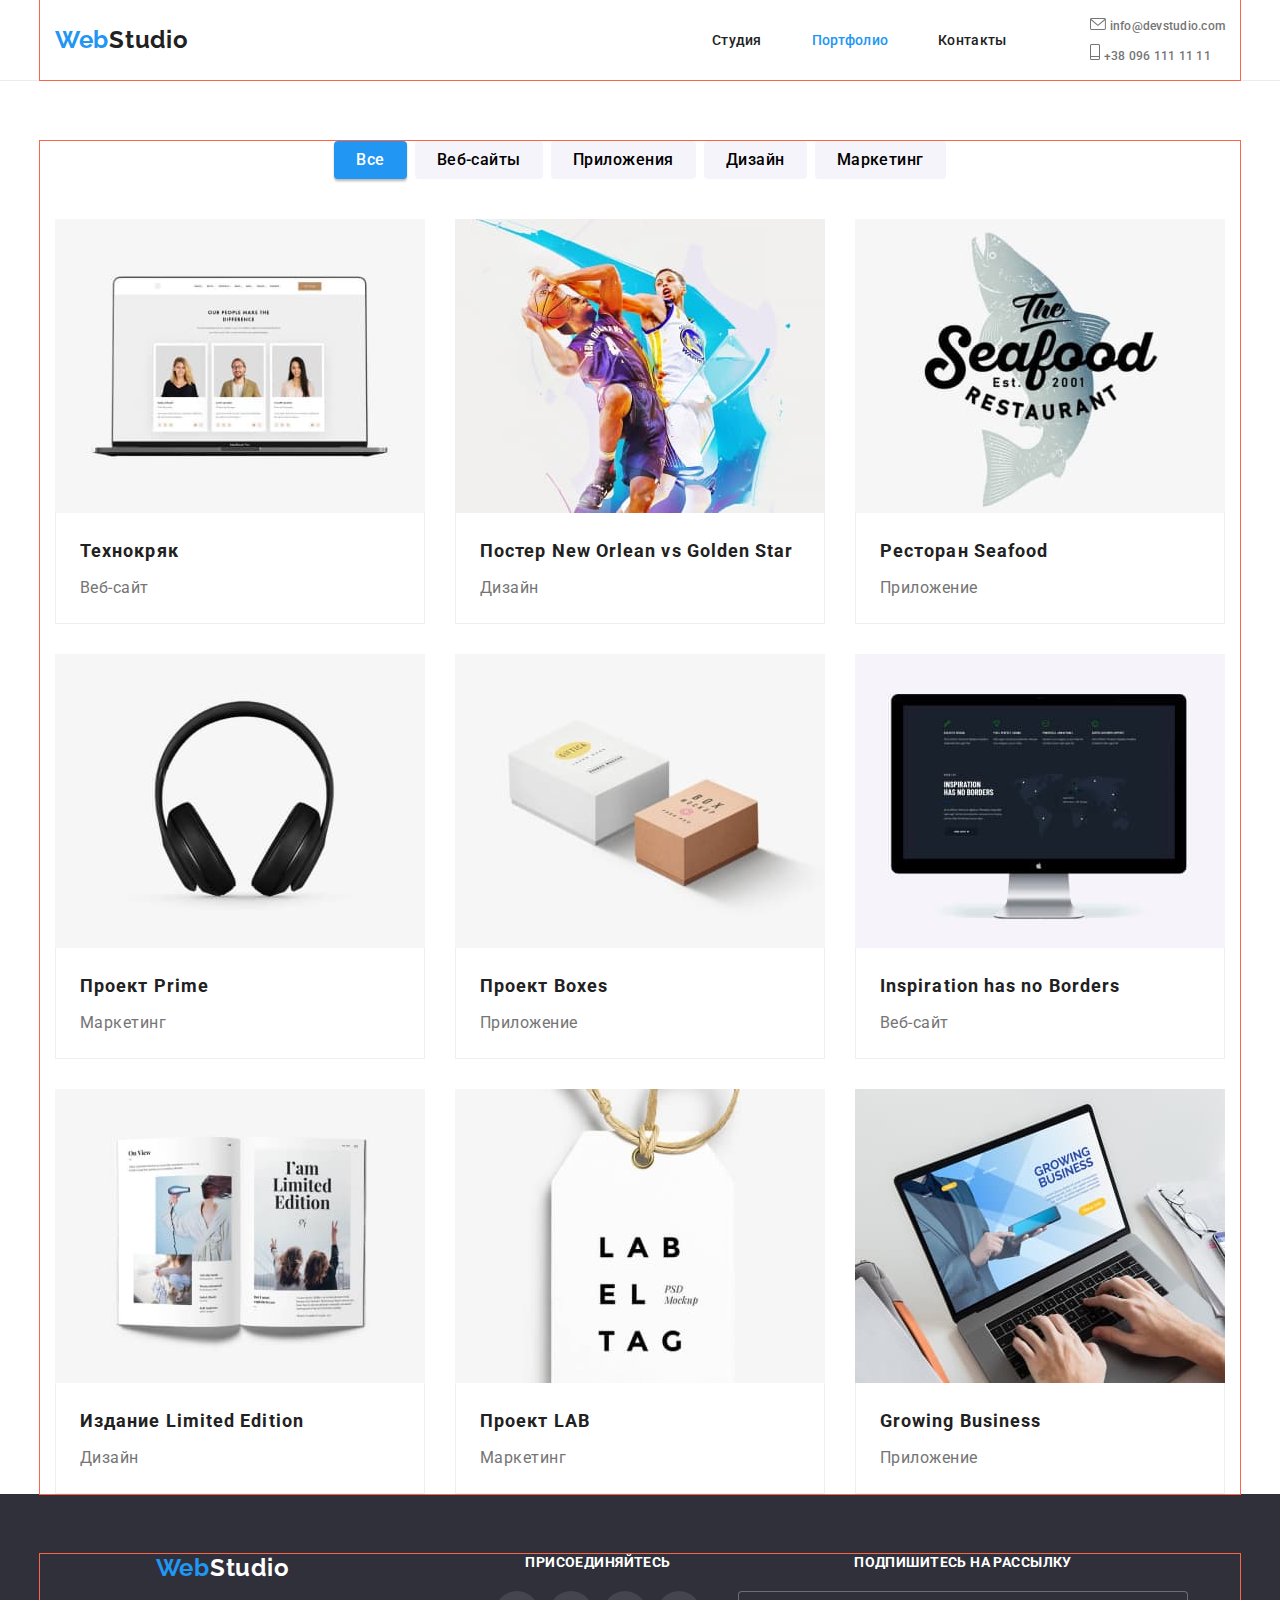
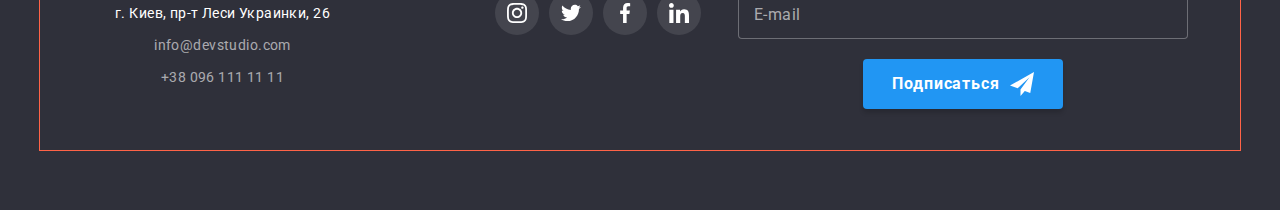
==== commit 0fa0ec10: "Make team and works images on all screens" ====
--- a/portfolio.html
+++ b/portfolio.html
@@ -117,7 +117,23 @@
             <li class="works__items">
               <a href="#" onclick="return false;" class="link works__cards-link">
                 <div class="works__thumb">
-                  <img src="./images/work-example1.jpg" alt="Карточки с фото сотрудников" width="370" height="294" />
+                  <!-- <img src="./images/work-example1.jpg" alt="Карточки с фото сотрудников" width="370" height="294" /> -->
+                  <picture>
+                    <source
+                      srcset="./images/work-example/work-example1-mobile.jpg 1x, ./images/work-example/work-example1-mobile@2x.jpg 2x"
+                      media="(max-width: 767px)"
+                    />
+                    <source
+                      srcset="./images/work-example/work-example1-desktop.jpg 1x, ./images/work-example/work-example1-desktop@2x.jpg 2x"
+                      media="(min-width: 1200px)"
+                    />
+                    <source
+                      srcset="./images/work-example/work-example1-tablet.jpg 1x, ./images/work-example/work-example1-tablet@2x.jpg 2x"
+                      media="(min-width: 768px)"
+                    />
+
+                    <img src="./images/work-example/work-example1-mobile.jpg" alt="Карточки с фото сотрудников" />
+                  </picture>
                   <div class="works__overlay">
                     <p class="works__overlay-text">
                       Ресурс предлагает комплексные предложения с разным уровнем функционала и сервисов. Все это позволит посетителю получить
@@ -136,7 +152,23 @@
             <li class="works__items">
               <a href="#" onclick="return false;" class="link works__cards-link">
                 <div class="works__thumb">
-                  <img src="./images/work-example2.jpg" alt="Два баскетболиста борятся за мяч" width="370" height="294" />
+                  <!-- <img src="./images/work-example2.jpg" alt="Два баскетболиста борятся за мяч" width="370" height="294" /> -->
+                  <picture>
+                    <source
+                      srcset="./images/work-example/work-example2-mobile.jpg 1x, ./images/work-example/work-example2-mobile@2x.jpg 2x"
+                      media="(max-width: 767px)"
+                    />
+                    <source
+                      srcset="./images/work-example/work-example2-desktop.jpg 1x, ./images/work-example/work-example2-desktop@2x.jpg 2x"
+                      media="(min-width: 1200px)"
+                    />
+                    <source
+                      srcset="./images/work-example/work-example2-tablet.jpg 1x, ./images/work-example/work-example2-tablet@2x.jpg 2x"
+                      media="(min-width: 768px)"
+                    />
+
+                    <img src="./images/work-example/work-example2-mobile.jpg" alt="Два баскетболиста борятся за мяч" />
+                  </picture>
                   <div class="works__overlay">
                     <p class="works__overlay-text">
                       Ресурс предлагает комплексные предложения с разным уровнем функционала и сервисов. Все это позволит посетителю получить
@@ -155,7 +187,23 @@
             <li class="works__items">
               <a href="#" onclick="return false;" class="link works__cards-link">
                 <div class="works__thumb">
-                  <img src="./images/work-example3.jpg" alt="Логотип ресторана в виде рыбы" width="370" height="294" />
+                  <!-- <img src="./images/work-example3.jpg" alt="Логотип ресторана в виде рыбы" width="370" height="294" /> -->
+                  <picture>
+                    <source
+                      srcset="./images/work-example/work-example3-mobile.jpg 1x, ./images/work-example/work-example3-mobile@2x.jpg 2x"
+                      media="(max-width: 767px)"
+                    />
+                    <source
+                      srcset="./images/work-example/work-example3-desktop.jpg 1x, ./images/work-example/work-example3-desktop@2x.jpg 2x"
+                      media="(min-width: 1200px)"
+                    />
+                    <source
+                      srcset="./images/work-example/work-example3-tablet.jpg 1x, ./images/work-example/work-example3-tablet@2x.jpg 2x"
+                      media="(min-width: 768px)"
+                    />
+
+                    <img src="./images/work-example/work-example3-mobile.jpg" alt="Логотип ресторана в виде рыбы" />
+                  </picture>
                   <div class="works__overlay">
                     <p class="works__overlay-text">
                       Ресурс предлагает комплексные предложения с разным уровнем функционала и сервисов. Все это позволит посетителю получить
@@ -174,7 +222,23 @@
             <li class="works__items">
               <a href="#" onclick="return false;" class="link works__cards-link">
                 <div class="works__thumb">
-                  <img src="./images/work-example4.jpg" alt="Наушники" width="370" height="294" />
+                  <!-- <img src="./images/work-example4.jpg" alt="Наушники" width="370" height="294" /> -->
+                  <picture>
+                    <source
+                      srcset="./images/work-example/work-example4-mobile.jpg 1x, ./images/work-example/work-example4-mobile@2x.jpg 2x"
+                      media="(max-width: 767px)"
+                    />
+                    <source
+                      srcset="./images/work-example/work-example4-desktop.jpg 1x, ./images/work-example/work-example4-desktop@2x.jpg 2x"
+                      media="(min-width: 1200px)"
+                    />
+                    <source
+                      srcset="./images/work-example/work-example4-tablet.jpg 1x, ./images/work-example/work-example4-tablet@2x.jpg 2x"
+                      media="(min-width: 768px)"
+                    />
+
+                    <img src="./images/work-example/work-example4-mobile.jpg" alt="Наушники" />
+                  </picture>
                   <div class="works__overlay">
                     <p class="works__overlay-text">
                       Ресурс предлагает комплексные предложения с разным уровнем функционала и сервисов. Все это позволит посетителю получить
@@ -193,7 +257,23 @@
             <li class="works__items">
               <a href="#" onclick="return false;" class="link works__cards-link">
                 <div class="works__thumb">
-                  <img src="./images/work-example5.jpg" alt="Две посылки" width="370" height="294" />
+                  <!-- <img src="./images/work-example5.jpg" alt="Две посылки" width="370" height="294" /> -->
+                  <picture>
+                    <source
+                      srcset="./images/work-example/work-example5-mobile.jpg 1x, ./images/work-example/work-example5-mobile@2x.jpg 2x"
+                      media="(max-width: 767px)"
+                    />
+                    <source
+                      srcset="./images/work-example/work-example5-desktop.jpg 1x, ./images/work-example/work-example5-desktop@2x.jpg 2x"
+                      media="(min-width: 1200px)"
+                    />
+                    <source
+                      srcset="./images/work-example/work-example5-tablet.jpg 1x, ./images/work-example/work-example5-tablet@2x.jpg 2x"
+                      media="(min-width: 768px)"
+                    />
+
+                    <img src="./images/work-example/work-example5-mobile.jpg" alt="Две посылки" />
+                  </picture>
                   <div class="works__overlay">
                     <p class="works__overlay-text">
                       Ресурс предлагает комплексные предложения с разным уровнем функционала и сервисов. Все это позволит посетителю получить
@@ -212,7 +292,23 @@
             <li class="works__items">
               <a href="#" onclick="return false;" class="link works__cards-link">
                 <div class="works__thumb">
-                  <img src="./images/work-example6.jpg" alt="Пример разработаного сайта" width="370" height="294" />
+                  <!-- <img src="./images/work-example6.jpg" alt="Пример разработаного сайта" width="370" height="294" /> -->
+                  <picture>
+                    <source
+                      srcset="./images/work-example/work-example6-mobile.jpg 1x, ./images/work-example/work-example6-mobile@2x.jpg 2x"
+                      media="(max-width: 767px)"
+                    />
+                    <source
+                      srcset="./images/work-example/work-example6-desktop.jpg 1x, ./images/work-example/work-example6-desktop@2x.jpg 2x"
+                      media="(min-width: 1200px)"
+                    />
+                    <source
+                      srcset="./images/work-example/work-example6-tablet.jpg 1x, ./images/work-example/work-example6-tablet@2x.jpg 2x"
+                      media="(min-width: 768px)"
+                    />
+
+                    <img src="./images/work-example/work-example6-mobile.jpg" alt="Пример разработаного сайта" />
+                  </picture>
                   <div class="works__overlay">
                     <p class="works__overlay-text">
                       Ресурс предлагает комплексные предложения с разным уровнем функционала и сервисов. Все это позволит посетителю получить
@@ -231,7 +327,23 @@
             <li class="works__items">
               <a href="#" onclick="return false;" class="link works__cards-link">
                 <div class="works__thumb">
-                  <img src="./images/work-example7.jpg" alt="Развернутая книга" width="370" height="294" />
+                  <!-- <img src="./images/work-example7.jpg" alt="Развернутая книга" width="370" height="294" /> -->
+                  <picture>
+                    <source
+                      srcset="./images/work-example/work-example7-mobile.jpg 1x, ./images/work-example/work-example7-mobile@2x.jpg 2x"
+                      media="(max-width: 767px)"
+                    />
+                    <source
+                      srcset="./images/work-example/work-example7-desktop.jpg 1x, ./images/work-example/work-example7-desktop@2x.jpg 2x"
+                      media="(min-width: 1200px)"
+                    />
+                    <source
+                      srcset="./images/work-example/work-example7-tablet.jpg 1x, ./images/work-example/work-example7-tablet@2x.jpg 2x"
+                      media="(min-width: 768px)"
+                    />
+
+                    <img src="./images/work-example/work-example7-mobile.jpg" alt="Развернутая книга" />
+                  </picture>
                   <div class="works__overlay">
                     <p class="works__overlay-text">
                       Ресурс предлагает комплексные предложения с разным уровнем функционала и сервисов. Все это позволит посетителю получить
@@ -250,7 +362,23 @@
             <li class="works__items">
               <a href="#" onclick="return false;" class="link works__cards-link">
                 <div class="works__thumb">
-                  <img src="./images/work-example8.jpg" alt="Бирка с магазина" width="370" height="294" />
+                  <!-- <img src="./images/work-example8.jpg" alt="Бирка с магазина" width="370" height="294" /> -->
+                  <picture>
+                    <source
+                      srcset="./images/work-example/work-example8-mobile.jpg 1x, ./images/work-example/work-example8-mobile@2x.jpg 2x"
+                      media="(max-width: 767px)"
+                    />
+                    <source
+                      srcset="./images/work-example/work-example8-desktop.jpg 1x, ./images/work-example/work-example8-desktop@2x.jpg 2x"
+                      media="(min-width: 1200px)"
+                    />
+                    <source
+                      srcset="./images/work-example/work-example8-tablet.jpg 1x, ./images/work-example/work-example8-tablet@2x.jpg 2x"
+                      media="(min-width: 768px)"
+                    />
+
+                    <img src="./images/work-example/work-example8-mobile.jpg" alt="Бирка с магазина" />
+                  </picture>
                   <div class="works__overlay">
                     <p class="works__overlay-text">
                       Ресурс предлагает комплексные предложения с разным уровнем функционала и сервисов. Все это позволит посетителю получить
@@ -269,7 +397,23 @@
             <li class="works__items">
               <a href="#" onclick="return false;" class="link works__cards-link">
                 <div class="works__thumb">
-                  <img src="./images/work-example9.jpg" alt="Открыто приложение на ноутбуке" width="370" height="294" />
+                  <!-- <img src="./images/work-example9.jpg" alt="Открыто приложение на ноутбуке" width="370" height="294" /> -->
+                  <picture>
+                    <source
+                      srcset="./images/work-example/work-example9-mobile.jpg 1x, ./images/work-example/work-example9-mobile@2x.jpg 2x"
+                      media="(max-width: 767px)"
+                    />
+                    <source
+                      srcset="./images/work-example/work-example9-desktop.jpg 1x, ./images/work-example/work-example9-desktop@2x.jpg 2x"
+                      media="(min-width: 1200px)"
+                    />
+                    <source
+                      srcset="./images/work-example/work-example9-tablet.jpg 1x, ./images/work-example/work-example9-tablet@2x.jpg 2x"
+                      media="(min-width: 768px)"
+                    />
+
+                    <img src="./images/work-example/work-example9-mobile.jpg" alt="Открыто приложение на ноутбуке" />
+                  </picture>
                   <div class="works__overlay">
                     <p class="works__overlay-text">
                       Ресурс предлагает комплексные предложения с разным уровнем функционала и сервисов. Все это позволит посетителю получить
--- a/css/main.min.css
+++ b/css/main.min.css
@@ -1,2 +1,2 @@
-.visually-hidden{position:absolute;width:1px;height:1px;margin:-1px;border:0;padding:0;white-space:nowrap;-webkit-clip-path:inset(100%);clip-path:inset(100%);clip:rect(0 0 0 0);overflow:hidden}.modal__btn-close,.recall__check-icon,.recall__confirm,.benefits__icon-box,.doing__text,.social-list__link,.client__logo-box,.footer__socials-link,.footer__subscribe-button{display:-webkit-box;display:-ms-flexbox;display:flex;-webkit-box-pack:center;-ms-flex-pack:center;justify-content:center;-webkit-box-align:center;-ms-flex-align:center;align-items:center}body{font-family:Roboto, sans-serif;color:#212121;background-color:#fff;font-size:14px;letter-spacing:0.03em}img{display:block;max-width:100%;height:auto}h1,h2,h3,h4,h5,h6,p{margin:0}.list{list-style:none;margin:0;padding:0}.link{text-decoration:none;font-style:normal}.container{outline:1px solid tomato;margin-left:auto;margin-right:auto;padding-left:15px;padding-right:15px}@media screen and (min-width: 480px){.container{width:480px}}@media screen and (min-width: 768px){.container{width:768px}}@media screen and (min-width: 1200px){.container{width:1200px}}.menu-container{z-index:999}@media screen and (max-width: 767px){.menu-container{display:none;position:absolute;top:0;left:0;background-color:#fff;width:100%;height:100vh;padding:48px 40px}.menu-container.is-open{display:-webkit-box;display:-ms-flexbox;display:flex;-webkit-box-orient:vertical;-webkit-box-direction:normal;-ms-flex-direction:column;flex-direction:column;-webkit-box-pack:justify;-ms-flex-pack:justify;justify-content:space-between}}@media screen and (min-width: 768px){.menu-container{display:-webkit-box;display:-ms-flexbox;display:flex}}.menu-btn{z-index:999;position:absolute;right:0;top:10px;right:15px;padding:0;border:none;background-color:transparent}.menu-btn:hover,.menu-btn:focus{fill:#2196f3}@media screen and (min-width: 768px){.menu-btn{display:none}}.menu-btn__icon-menu-close{display:none}.menu-btn.is-open .menu-btn__icon-menu-close{display:block}.menu-btn.is-open .menu-btn__icon-menu{display:none}.button{font-size:16px;line-height:1.63;letter-spacing:0.03em;background:#f5f4fa;border-radius:4px;border:none;cursor:pointer;-webkit-transition-property:color, background-color, -webkit-box-shadow;transition-property:color, background-color, -webkit-box-shadow;transition-property:color, background-color, box-shadow;transition-property:color, background-color, box-shadow, -webkit-box-shadow;-webkit-transition-duration:250ms;transition-duration:250ms;-webkit-transition-timing-function:cubic-bezier(0.4, 0, 0.2, 1);transition-timing-function:cubic-bezier(0.4, 0, 0.2, 1)}.header{border-bottom:1px solid #ececec}.header__content{position:relative;display:-webkit-box;display:-ms-flexbox;display:flex;-ms-flex-line-pack:justify;align-content:space-between;-webkit-box-align:center;-ms-flex-align:center;align-items:center;height:60px;padding-top:10px;padding-bottom:10px}@media screen and (min-width: 768px){.header__content{height:80px;padding-top:21px;padding-bottom:21px;-webkit-box-pack:justify;-ms-flex-pack:justify;justify-content:space-between}}.logo{font-family:Raleway, sans-serif;font-weight:700;font-size:24px;line-height:1.17;letter-spacing:0.03em;text-decoration:none;color:#2196f3}.header__logo{color:#212121}.footer__logo{display:inline-block;margin-bottom:20px}.footer__logo-second{color:#fff}@media screen and (min-width: 768px){.header__nav{display:-webkit-box;display:-ms-flexbox;display:flex;-webkit-box-align:center;-ms-flex-align:center;align-items:center;margin-left:88px;margin-right:84px}}.header__nav-link{color:#212121;font-weight:500;font-size:40px;line-height:1.17;letter-spacing:0.02em;-webkit-transition-property:color;transition-property:color;-webkit-transition-duration:250ms;transition-duration:250ms;-webkit-transition-timing-function:cubic-bezier(0.4, 0, 0.2, 1);transition-timing-function:cubic-bezier(0.4, 0, 0.2, 1);cursor:pointer}.header__nav-link--current,.header__nav-link:focus,.header__nav-link:hover{color:#2196f3}@media screen and (min-width: 768px){.header__nav-link{font-size:14px;line-height:1.14}}@media screen and (min-width: 768px){.header__nav-list{display:-webkit-box;display:-ms-flexbox;display:flex}}@media screen and (max-width: 767px){.header__nav-item:not(:last-child){margin-bottom:32px}}@media screen and (min-width: 768px){.header__nav-item:not(:last-child){margin-right:50px}}@media screen and (max-width: 767px){.header__contacts-list{margin-bottom:64px;line-height:1.14;letter-spacing:0.02em;font-weight:500;-webkit-box-align:center;-ms-flex-align:center;align-items:center}}.header__contacts-icon{fill:#757575}@media screen and (max-width: 767px){.header__contacts-icon{display:none}}.header__contacts-mail{font-weight:500;font-size:34px;line-height:1.18;letter-spacing:0.02em;color:#2196f3;cursor:pointer}.header__contacts-mail:hover,.header__contacts-mail:focus{text-decoration:underline}@media screen and (min-width: 768px){.header__contacts-mail{font-size:12px;line-height:1.17;color:#757575}}.header__contacts-tel{font-weight:500;font-size:24px;line-height:1.17;letter-spacing:0.02em;color:#757575;cursor:pointer}.header__contacts-tel:hover,.header__contacts-tel:focus{text-decoration:underline}@media screen and (min-width: 768px){.header__contacts-tel{font-size:12px;line-height:1.17;color:#757575}}.header__contacts-items:not(:last-child){margin-bottom:32px}@media screen and (min-width: 768px){.header__contacts-items:not(:last-child){margin-bottom:10px}}.header__socials-list{display:-webkit-box;display:-ms-flexbox;display:flex}@media screen and (min-width: 768px){.header__socials-list{display:none}}.header__socials-items{padding:0 10px;border-right:1px solid rgba(33,33,33,0.2)}.header__socials-items:first-child{padding-left:0}.header__socials-items:last-child{border:none}.header__socials-link{font-weight:500;font-size:18px;line-height:1.22;letter-spacing:0.02em;color:#2196f3;cursor:pointer}.header__socials-link:hover,.header__socials-link:focus{text-decoration:underline}.backdrop{position:fixed;top:0;left:0;width:100%;height:100%;opacity:1;background-color:rgba(0,0,0,0.2);-webkit-transition:opacity 250ms cubic-bezier(0.4, 0, 0.2, 1);transition:opacity 250ms cubic-bezier(0.4, 0, 0.2, 1)}.backdrop.is-hidden .modal{-webkit-transform:translate(-50%, -50%) scale(0);transform:translate(-50%, -50%) scale(0)}.backdrop.is-hidden{opacity:0;pointer-events:none}.modal{position:absolute;top:50%;left:50%;-webkit-transform:translate(-50%, -50%) scale(1);transform:translate(-50%, -50%) scale(1);width:450px;height:609px;-webkit-box-shadow:0px 1px 3px rgba(0,0,0,0.12),0px 1px 1px rgba(0,0,0,0.14),0px 2px 1px rgba(0,0,0,0.2);box-shadow:0px 1px 3px rgba(0,0,0,0.12),0px 1px 1px rgba(0,0,0,0.14),0px 2px 1px rgba(0,0,0,0.2);border-radius:4px;padding:40px;background-color:#fff;-webkit-transition:-webkit-transform 250ms cubic-bezier(0.4, 0, 0.2, 1);transition:-webkit-transform 250ms cubic-bezier(0.4, 0, 0.2, 1);transition:transform 250ms cubic-bezier(0.4, 0, 0.2, 1);transition:transform 250ms cubic-bezier(0.4, 0, 0.2, 1), -webkit-transform 250ms cubic-bezier(0.4, 0, 0.2, 1)}.modal__btn-close{position:absolute;padding:0;background-color:#fff;border:1px solid rgba(0,0,0,0.1);border-radius:50%;width:30px;height:30px;top:8px;right:8px;cursor:pointer}.modal__close-icon{width:11px;height:11px;fill:#000000;-webkit-transition:fill 250ms cubic-bezier(0.4, 0, 0.2, 1);transition:fill 250ms cubic-bezier(0.4, 0, 0.2, 1)}.modal__btn-close:hover .modal__close-icon,.modal__btn-close:focus .modal__close-icon{fill:#2196f3}.recall__title{margin-bottom:12px;font-size:20px;line-height:1.15;font-weight:700;text-align:center;letter-spacing:0.03em;color:#212121}.recall__comment{margin-bottom:20px}.recall__name,.recall__phone,.recall__email{margin-bottom:10px}.recall__name,.recall__phone,.recall__email,.recall__comment{display:block;position:relative}.recall__label{display:block;margin-bottom:4px;font-weight:400;font-size:12px;line-height:1.17;letter-spacing:0.01em;color:#757575}.recall__input{cursor:pointer;display:block;height:40px;width:100%;border:1px solid rgba(33,33,33,0.2);border-radius:4px;padding-left:42px;padding-right:10px;padding-top:5px;padding-bottom:5px;font-size:21px;outline:transparent;-webkit-transition:border-color 250ms cubic-bezier(0.4, 0, 0.2, 1);transition:border-color 250ms cubic-bezier(0.4, 0, 0.2, 1)}.recall__input:hover,.recall__input:focus,.recall__input:focus-visible{border-color:#2196f3}.recall__icon{position:absolute;top:0;left:12px;top:30px;fill:#212121;-webkit-transition:fill 250ms cubic-bezier(0.4, 0, 0.2, 1);transition:fill 250ms cubic-bezier(0.4, 0, 0.2, 1)}.recall__input:hover+.recall__icon,.recall__input:focus+.recall__icon{fill:#2196f3;pointer-events:none}.recall__comment-field{display:block;width:100%;height:120px;resize:none;border:1px solid rgba(33,33,33,0.2);border-radius:4px;padding-left:16px;padding-right:16px;padding-top:12px;padding-bottom:12px;font-size:16px;outline:transparent;-webkit-transition:border-color 250ms cubic-bezier(0.4, 0, 0.2, 1);transition:border-color 250ms cubic-bezier(0.4, 0, 0.2, 1)}.recall__comment-field:hover,.recall__comment-field:focus{border-color:#2196f3}.recall__comment-field::-webkit-input-placeholder{font-weight:400;font-size:14px;line-height:16px;letter-spacing:0.01em;color:rgba(117,117,117,0.5)}.recall__comment-field:-ms-input-placeholder{font-weight:400;font-size:14px;line-height:16px;letter-spacing:0.01em;color:rgba(117,117,117,0.5)}.recall__comment-field::-ms-input-placeholder{font-weight:400;font-size:14px;line-height:16px;letter-spacing:0.01em;color:rgba(117,117,117,0.5)}.recall__comment-field::placeholder{font-weight:400;font-size:14px;line-height:16px;letter-spacing:0.01em;color:rgba(117,117,117,0.5)}.recall__check-icon{content:"";width:16px;height:15px;border:2px solid #212121;border-radius:4px;margin-right:7px;fill:transparent;-webkit-transition-property:background-color, border-color, fill;transition-property:background-color, border-color, fill;-webkit-transition-duration:250ms;transition-duration:250ms;-webkit-transition-timing-function:cubic-bezier(0.4, 0, 0.2, 1);transition-timing-function:cubic-bezier(0.4, 0, 0.2, 1)}.recall__check-icon:hover,.recall__check-icon:focus,.recall__check:focus+.recall__check-icon{border-color:#2196f3}.recall__check:checked+.recall__check-icon{background-color:#2196f3;border-color:#2196f3;fill:#fff}.recall__confirm{cursor:pointer;margin-bottom:30px;font-weight:400;letter-spacing:0.03em;color:#757575;font-size:12px;line-height:1.17}.recall__confirm-link{color:#2196f3}.recall__btn-send{cursor:pointer;display:block;margin-left:auto;margin-right:auto;font-family:Roboto, sans-serif;font-style:normal;font-weight:700;font-size:16px;line-height:1.88;text-align:center;letter-spacing:0.06em;color:#fff;background-color:#2196f3;border-radius:4px;border:none;min-width:200px;padding:10px 32px;-webkit-box-shadow:0px 4px 4px rgba(0,0,0,0.15);box-shadow:0px 4px 4px rgba(0,0,0,0.15);-webkit-transition-property:background-color;transition-property:background-color;-webkit-transition-duration:250ms;transition-duration:250ms;-webkit-transition-timing-function:cubic-bezier(0.4, 0, 0.2, 1);transition-timing-function:cubic-bezier(0.4, 0, 0.2, 1)}.recall__btn-send:hover,.recall__btn-send:focus{background-color:#188ce8}.hero{margin-left:auto;margin-right:auto;text-align:center;background-image:-webkit-gradient(linear, left top, right top, from(rgba(47,48,58,0.4)), to(rgba(47,48,58,0.4))),url(../images/hero.jpg);background-image:linear-gradient(to right, rgba(47,48,58,0.4), rgba(47,48,58,0.4)),url(../images/hero.jpg);background-size:cover;background-repeat:no-repeat;background-color:#c4c4c4;margin-bottom:60px}@media screen and (max-width: 767px){.hero{max-width:480px;height:400px}}@media screen and (min-width: 768px){.hero{max-width:768px;height:400px}}@media screen and (min-width: 1200px){.hero{max-width:1200px;height:600px}}.hero.section{padding-top:118px;padding-bottom:118px}@media screen and (min-width: 1200px){.hero.section{padding-top:200;padding-bottom:200}}.hero__title{font-weight:900;font-size:26px;line-height:1.62;text-align:center;letter-spacing:0.06em;text-transform:uppercase;color:#fff;max-width:360px;margin-left:auto;margin-right:auto;margin-top:0;margin-bottom:30px}.hero__button{cursor:pointer;font-family:Roboto, sans-serif;font-style:normal;font-weight:700;font-size:16px;line-height:1.88;text-align:center;letter-spacing:0.06em;color:#fff;background-color:#2196f3;border-radius:4px;border-width:0;min-width:200px;padding:10px 32px;-webkit-box-shadow:0px 4px 4px rgba(0,0,0,0.15);box-shadow:0px 4px 4px rgba(0,0,0,0.15);-webkit-transition-property:background-color;transition-property:background-color;-webkit-transition-duration:250ms;transition-duration:250ms;-webkit-transition-timing-function:cubic-bezier(0.4, 0, 0.2, 1);transition-timing-function:cubic-bezier(0.4, 0, 0.2, 1)}.hero__button:hover,.hero__button:focus{background-color:#188ce8}.benefits.section{padding-bottom:0;margin-bottom:60px}.benefits__icon-box{height:120px;background-color:#f5f4fa;border-radius:4px;margin-bottom:30px}@media screen and (min-width: 768px){.benefits__icon-box{width:354px}}.benefits__icon{width:70px;height:70px}@media screen and (min-width: 768px){.benefits__list{display:-webkit-box;display:-ms-flexbox;display:flex;-ms-flex-wrap:wrap;flex-wrap:wrap}}@media screen and (min-width: 768px){.benefits__items{width:354px}}@media screen and (min-width: 768px){.benefits__items:nth-child(2n){margin-left:30px}}.benefits__items:not(:last-child){margin-bottom:30px}.benefits__title{font-size:14px;font-weight:700;letter-spacing:0.03em;text-transform:uppercase;color:#212121;text-align:center;margin-bottom:10px}.benefits__text{font-weight:400;font-size:14px;line-height:1.71;letter-spacing:0.03em;color:#757575}.doing{display:none}.doing__title{font-weight:700;font-size:36px;line-height:1.17;text-align:center;letter-spacing:0.03em;margin-top:0;margin-bottom:50px}.doing__list{display:-webkit-box;display:-ms-flexbox;display:flex}.doing__foto{display:block}.doing__items{position:relative}.doing__items:not(:last-child){margin-right:30px}.doing__text{position:absolute;width:100%;height:70px;background-color:rgba(47,48,58,0.8);text-transform:uppercase;left:0;bottom:0;color:#fff;font-weight:700;line-height:1.17}.team{background-color:#f5f4fa;padding-top:60px;padding-bottom:60px}.team__items{background:#fff;-webkit-box-shadow:0px 1px 3px #0000001f,0px 1px 1px #00000024,0px 2px 1px #00000033;box-shadow:0px 1px 3px #0000001f,0px 1px 1px #00000024,0px 2px 1px #00000033;border-radius:0px 0px 4px 4px}@media screen and (max-width: 768px){.team__items:not(:last-child){margin-bottom:30px}}@media screen and (min-width: 768px){.team__items{width:354px}}@media screen and (min-width: 768px){.team__items:nth-child(-n+2){margin-bottom:30px}}@media screen and (min-width: 768px){.team__items:nth-child(2n){margin-left:30px}}.team__info{padding-top:30px;padding-bottom:30px}.team__title{font-weight:700;font-size:36px;line-height:42px;text-align:center;color:#212121;margin-top:0;margin-bottom:30px}.team__name{font-weight:500;font-size:16px;line-height:1.19;text-align:center;color:#212121;margin-bottom:10px}.team__position{font-weight:400;font-size:16px;line-height:1.19;text-align:center;color:#757575;margin-bottom:16px}@media screen and (min-width: 768px){.team__list{display:-webkit-box;display:-ms-flexbox;display:flex;-ms-flex-wrap:wrap;flex-wrap:wrap}}.social-list{display:-webkit-box;display:-ms-flexbox;display:flex;-webkit-box-pack:center;-ms-flex-pack:center;justify-content:center;fill:#afb1b8}.social-list__link{height:44px;width:44px;border-radius:50%;-webkit-transition-property:fill, background-color;transition-property:fill, background-color;-webkit-transition-duration:250ms;transition-duration:250ms;-webkit-transition-timing-function:cubic-bezier(0.4, 0, 0.2, 1);transition-timing-function:cubic-bezier(0.4, 0, 0.2, 1)}.social-list__link:hover,.social-list__link:focus{cursor:pointer;fill:#fff;background-color:#2196f3}.social-list__items{height:44px;width:44px}.social-list__items:not(:last-child){margin-right:10px}.social-list__icon{height:20px;width:20px}.clients{padding-top:60px;padding-bottom:60px}.clients__title{text-align:center;margin-bottom:30px;font-size:36px;line-height:1.17}.clients__list{display:-webkit-box;display:-ms-flexbox;display:flex;-webkit-box-pack:center;-ms-flex-pack:center;justify-content:center;-ms-flex-wrap:wrap;flex-wrap:wrap;margin:-15px}.clients__items{margin:15px}@media screen and (max-width: 767px){.clients__items{width:calc((100% - (2 * 30px)) / 2)}}.client__logo-box{border:1px solid #afb1b8;border-radius:4px;-webkit-transition-property:fill;transition-property:fill;-webkit-transition-duration:250ms;transition-duration:250ms;-webkit-transition-timing-function:cubic-bezier(0.4, 0, 0.2, 1);transition-timing-function:cubic-bezier(0.4, 0, 0.2, 1)}.client__logo-box:hover,.client__logo-box:focus,.client__logo-box:hover .clients__icon,.client__logo-box:focus .clients__icon{border-color:#2196f3;fill:#2196f3}@media screen and (min-width: 768px){.client__logo-box{width:226px;height:92px}}.clients__icon{fill:#afb1b8}.works__btn-list{display:-webkit-box;display:-ms-flexbox;display:flex;-ms-flex-wrap:wrap;flex-wrap:wrap;gap:15px;margin-bottom:40px;margin-top:60px}@media screen and (min-width: 768px){.works__btn-list{-webkit-box-pack:center;-ms-flex-pack:center;justify-content:center;gap:0}}.works__btn{font-family:Roboto, sans-serif;font-weight:500;letter-spacing:0.03em;padding:6px 22px}.works__btn--current,.works__btn:focus,.works__btn:hover{color:#fff;background:#2196f3;-webkit-box-shadow:0px 2px 2px rgba(0,0,0,0.12),0px 1px 2px rgba(0,0,0,0.08),0px 3px 2px rgba(0,0,0,0.1);box-shadow:0px 2px 2px rgba(0,0,0,0.12),0px 1px 2px rgba(0,0,0,0.08),0px 3px 2px rgba(0,0,0,0.1)}.works__btn-items:not(:last-child){margin-right:8px}.works__container{-webkit-box-align:center;-ms-flex-align:center;align-items:center}.works__name{color:#212121;font-weight:700;font-size:18px;line-height:2;letter-spacing:0.06em;margin-top:0;margin-bottom:4px}.works__type{font-family:"Roboto";font-weight:400;font-size:16px;line-height:1.88;letter-spacing:0.03em;color:#757575;margin-top:0;margin-bottom:0}.works__thumb{position:relative;overflow:hidden}.works__overlay{position:absolute;display:-webkit-box;display:-ms-flexbox;display:flex;width:100%;height:100%;top:0;left:0;padding:63px 24px;-webkit-box-align:center;-ms-flex-align:center;align-items:center;font-size:18px;line-height:1.55;color:#fff;background-color:rgba(33,150,243,0.9);-webkit-transform:translateY(101%);transform:translateY(101%);-webkit-transition:-webkit-transform 250ms cubic-bezier(0.4, 0, 0.2, 1);transition:-webkit-transform 250ms cubic-bezier(0.4, 0, 0.2, 1);transition:transform 250ms cubic-bezier(0.4, 0, 0.2, 1);transition:transform 250ms cubic-bezier(0.4, 0, 0.2, 1), -webkit-transform 250ms cubic-bezier(0.4, 0, 0.2, 1)}.works__cards-link:hover .works__overlay,.works__cards-link:focus .works__overlay{-webkit-transform:translateY(0);transform:translateY(0)}.works__info-box{border:1px solid #eee;padding-left:24px;padding-right:24px;padding-bottom:20px;padding-top:20px;border-top:none}.works__cards-list{display:block}.works__cards-link{display:block}.works__cards-link:hover,.works__cards-link:focus{cursor:pointer;-webkit-box-shadow:1px 4px 6px rgba(0,0,0,0.16),0px 4px 4px rgba(0,0,0,0.06),0px 1px 1px rgba(0,0,0,0.12);box-shadow:1px 4px 6px rgba(0,0,0,0.16),0px 4px 4px rgba(0,0,0,0.06),0px 1px 1px rgba(0,0,0,0.12)}.works__items:not(:nth-last-child(-n+3)){margin-bottom:30px}.footer{text-align:center;background-color:#2f303a;padding-top:60px;padding-bottom:60px}@media screen and (min-width: 768px){.footer__container{display:-webkit-box;display:-ms-flexbox;display:flex;-ms-flex-wrap:wrap;flex-wrap:wrap}}.footer__contacts{font-weight:400;font-size:14px;line-height:1.71;letter-spacing:0.03em;margin-bottom:60px}@media screen and (min-width: 768px){.footer__contacts{margin-right:165px;margin-left:60px}}.footer__contacts-items:not(:last-child){margin-bottom:8px}.footer__adress-link{color:#fff;-webkit-transition-property:color;transition-property:color;-webkit-transition-duration:250ms;transition-duration:250ms;-webkit-transition-timing-function:cubic-bezier(0.4, 0, 0.2, 1);transition-timing-function:cubic-bezier(0.4, 0, 0.2, 1)}.footer__adress-link:hover,.footer__adress-link:focus{color:#2196f3;fill:#2196f3}.footer__contacts-link{color:rgba(255,255,255,0.6);-webkit-transition-property:color;transition-property:color;-webkit-transition-duration:250ms;transition-duration:250ms;-webkit-transition-timing-function:cubic-bezier(0.4, 0, 0.2, 1);transition-timing-function:cubic-bezier(0.4, 0, 0.2, 1)}.footer__contacts-link:hover,.footer__contacts-link:focus{color:#2196f3;fill:#2196f3}.footer__socials{margin-bottom:60px}.footer__socials-title{text-transform:uppercase;color:#fff;font-size:14px;line-height:1.17;margin-bottom:20px}.footer__socials-list{display:-webkit-box;display:-ms-flexbox;display:flex;-webkit-box-pack:center;-ms-flex-pack:center;justify-content:center}.footer__socials-items{border-radius:50%;background-color:rgba(255,255,255,0.1)}.footer__socials-items:not(:last-child){margin-right:10px}.footer__socials-link{width:44px;height:44px;border-radius:50%;-webkit-transition-property:background-color;transition-property:background-color;-webkit-transition-duration:250ms;transition-duration:250ms;-webkit-transition-timing-function:cubic-bezier(0.4, 0, 0.2, 1);transition-timing-function:cubic-bezier(0.4, 0, 0.2, 1)}.footer__socials-link:hover,.footer__socials-link:focus{background-color:#2196f3}.footer__socials-icon{fill:#fff}@media screen and (min-width: 768px){.footer__subscribe{margin-left:auto;margin-right:auto}}.footer__subscribe-title{text-transform:uppercase;color:#fff;font-size:14px;line-height:1.17;margin-bottom:20px}.footer__subscribe-input{margin-bottom:20px;padding:15px;background-color:#2f303a;width:100%;border:1px solid rgba(255,255,255,0.3);border-radius:4px;color:#fff;-webkit-transition:border-color 250ms cubic-bezier(0.4, 0, 0.2, 1);transition:border-color 250ms cubic-bezier(0.4, 0, 0.2, 1)}@media screen and (min-width: 768px){.footer__subscribe-input{width:450px}}.footer__subscribe-input:not(:placeholder-shown),.footer__subscribe-input:hover,.footer__subscribe-input:focus-visible{outline:none;border-color:#2196f3}.footer__subscribe-input::-webkit-input-placeholder{font-size:16px;line-height:1.25;letter-spacing:0.03em;color:rgba(255,255,255,0.6)}.footer__subscribe-input:-ms-input-placeholder{font-size:16px;line-height:1.25;letter-spacing:0.03em;color:rgba(255,255,255,0.6)}.footer__subscribe-input::-ms-input-placeholder{font-size:16px;line-height:1.25;letter-spacing:0.03em;color:rgba(255,255,255,0.6)}.footer__subscribe-input::placeholder{font-size:16px;line-height:1.25;letter-spacing:0.03em;color:rgba(255,255,255,0.6)}.footer__subscribe-button{cursor:pointer;padding:0;margin-left:auto;margin-right:auto;font-weight:700;font-size:16px;line-height:1.88;letter-spacing:0.06em;color:#fff;width:200px;height:50px;border-width:0px;-webkit-box-shadow:0px 4px 4px rgba(0,0,0,0.15);box-shadow:0px 4px 4px rgba(0,0,0,0.15);border-radius:4px;background-color:#2196f3;-webkit-transition:background-color 250ms cubic-bezier(0.4, 0, 0.2, 1);transition:background-color 250ms cubic-bezier(0.4, 0, 0.2, 1)}.footer__subscribe-input:hover ~ .footer__subscribe-button,.footer__subscribe-button:hover,.footer__subscribe-button:focus{background-color:#188ce8}.footer__subscribe-icon{fill:#fff;margin-left:10px}
+.visually-hidden{position:absolute;width:1px;height:1px;margin:-1px;border:0;padding:0;white-space:nowrap;-webkit-clip-path:inset(100%);clip-path:inset(100%);clip:rect(0 0 0 0);overflow:hidden}.modal__btn-close,.recall__check-icon,.recall__confirm,.benefits__icon-box,.doing__text,.social-list__link,.client__logo-box,.footer__socials-link,.footer__subscribe-button{display:-webkit-box;display:-ms-flexbox;display:flex;-webkit-box-pack:center;-ms-flex-pack:center;justify-content:center;-webkit-box-align:center;-ms-flex-align:center;align-items:center}body{font-family:Roboto, sans-serif;color:#212121;background-color:#fff;font-size:14px;letter-spacing:0.03em}img{display:block;max-width:100%;height:auto}h1,h2,h3,h4,h5,h6,p{margin:0}.list{list-style:none;margin:0;padding:0}.link{text-decoration:none;font-style:normal}.container{outline:1px solid tomato;margin-left:auto;margin-right:auto;padding-left:15px;padding-right:15px}@media screen and (min-width: 480px){.container{width:480px}}@media screen and (min-width: 768px){.container{width:768px}}@media screen and (min-width: 1200px){.container{width:1200px}}@media screen and (max-width: 767px){.menu-container{display:none;position:absolute;top:0;left:0;background-color:#fff;width:100%;height:100vh;padding:48px 40px}.menu-container.is-open{display:-webkit-box;display:-ms-flexbox;display:flex;-webkit-box-orient:vertical;-webkit-box-direction:normal;-ms-flex-direction:column;flex-direction:column;-webkit-box-pack:justify;-ms-flex-pack:justify;justify-content:space-between}}@media screen and (min-width: 768px){.menu-container{display:-webkit-box;display:-ms-flexbox;display:flex}}.menu-btn{z-index:999;position:absolute;right:0;top:10px;right:15px;padding:0;border:none;background-color:transparent}.menu-btn:hover,.menu-btn:focus{fill:#2196f3}@media screen and (min-width: 768px){.menu-btn{display:none}}.menu-btn__icon-menu-close{display:none}.menu-btn.is-open .menu-btn__icon-menu-close{display:block}.menu-btn.is-open .menu-btn__icon-menu{display:none}.button{font-size:16px;line-height:1.63;letter-spacing:0.03em;background:#f5f4fa;border-radius:4px;border:none;cursor:pointer;-webkit-transition-property:color, background-color, -webkit-box-shadow;transition-property:color, background-color, -webkit-box-shadow;transition-property:color, background-color, box-shadow;transition-property:color, background-color, box-shadow, -webkit-box-shadow;-webkit-transition-duration:250ms;transition-duration:250ms;-webkit-transition-timing-function:cubic-bezier(0.4, 0, 0.2, 1);transition-timing-function:cubic-bezier(0.4, 0, 0.2, 1)}.header{border-bottom:1px solid #ececec}.header__content{position:relative;display:-webkit-box;display:-ms-flexbox;display:flex;-ms-flex-line-pack:justify;align-content:space-between;-webkit-box-align:center;-ms-flex-align:center;align-items:center;height:60px;padding-top:10px;padding-bottom:10px}@media screen and (min-width: 768px){.header__content{height:80px;padding-top:21px;padding-bottom:21px;-webkit-box-pack:justify;-ms-flex-pack:justify;justify-content:space-between}}.logo{font-family:Raleway, sans-serif;font-weight:700;font-size:24px;line-height:1.17;letter-spacing:0.03em;text-decoration:none;color:#2196f3}.header__logo{color:#212121}.footer__logo{display:inline-block;margin-bottom:20px}.footer__logo-second{color:#fff}@media screen and (min-width: 768px){.header__nav{display:-webkit-box;display:-ms-flexbox;display:flex;-webkit-box-align:center;-ms-flex-align:center;align-items:center;margin-left:88px;margin-right:84px}}.header__nav-link{color:#212121;font-weight:500;font-size:40px;line-height:1.17;letter-spacing:0.02em;-webkit-transition-property:color;transition-property:color;-webkit-transition-duration:250ms;transition-duration:250ms;-webkit-transition-timing-function:cubic-bezier(0.4, 0, 0.2, 1);transition-timing-function:cubic-bezier(0.4, 0, 0.2, 1);cursor:pointer}.header__nav-link--current,.header__nav-link:focus,.header__nav-link:hover{color:#2196f3}@media screen and (min-width: 768px){.header__nav-link{font-size:14px;line-height:1.14}}@media screen and (min-width: 768px){.header__nav-list{display:-webkit-box;display:-ms-flexbox;display:flex}}@media screen and (max-width: 767px){.header__nav-item:not(:last-child){margin-bottom:32px}}@media screen and (min-width: 768px){.header__nav-item:not(:last-child){margin-right:50px}}@media screen and (max-width: 767px){.header__contacts-list{margin-bottom:64px;line-height:1.14;letter-spacing:0.02em;font-weight:500;-webkit-box-align:center;-ms-flex-align:center;align-items:center}}.header__contacts-icon{fill:#757575}@media screen and (max-width: 767px){.header__contacts-icon{display:none}}.header__contacts-mail{font-weight:500;font-size:34px;line-height:1.18;letter-spacing:0.02em;color:#2196f3;cursor:pointer}.header__contacts-mail:hover,.header__contacts-mail:focus{text-decoration:underline}@media screen and (min-width: 768px){.header__contacts-mail{font-size:12px;line-height:1.17;color:#757575}}.header__contacts-tel{font-weight:500;font-size:24px;line-height:1.17;letter-spacing:0.02em;color:#757575;cursor:pointer}.header__contacts-tel:hover,.header__contacts-tel:focus{text-decoration:underline}@media screen and (min-width: 768px){.header__contacts-tel{font-size:12px;line-height:1.17;color:#757575}}.header__contacts-items:not(:last-child){margin-bottom:32px}@media screen and (min-width: 768px){.header__contacts-items:not(:last-child){margin-bottom:10px}}.header__socials-list{display:-webkit-box;display:-ms-flexbox;display:flex}@media screen and (min-width: 768px){.header__socials-list{display:none}}.header__socials-items{padding:0 10px;border-right:1px solid rgba(33,33,33,0.2)}.header__socials-items:first-child{padding-left:0}.header__socials-items:last-child{border:none}.header__socials-link{font-weight:500;font-size:18px;line-height:1.22;letter-spacing:0.02em;color:#2196f3;cursor:pointer}.header__socials-link:hover,.header__socials-link:focus{text-decoration:underline}.backdrop{position:fixed;top:0;left:0;width:100%;height:100%;opacity:1;background-color:rgba(0,0,0,0.2);-webkit-transition:opacity 250ms cubic-bezier(0.4, 0, 0.2, 1);transition:opacity 250ms cubic-bezier(0.4, 0, 0.2, 1)}.backdrop.is-hidden .modal{-webkit-transform:translate(-50%, -50%) scale(0);transform:translate(-50%, -50%) scale(0)}.backdrop.is-hidden{opacity:0;pointer-events:none}.modal{position:absolute;top:50%;left:50%;-webkit-transform:translate(-50%, -50%) scale(1);transform:translate(-50%, -50%) scale(1);width:450px;height:609px;-webkit-box-shadow:0px 1px 3px rgba(0,0,0,0.12),0px 1px 1px rgba(0,0,0,0.14),0px 2px 1px rgba(0,0,0,0.2);box-shadow:0px 1px 3px rgba(0,0,0,0.12),0px 1px 1px rgba(0,0,0,0.14),0px 2px 1px rgba(0,0,0,0.2);border-radius:4px;padding:40px;background-color:#fff;-webkit-transition:-webkit-transform 250ms cubic-bezier(0.4, 0, 0.2, 1);transition:-webkit-transform 250ms cubic-bezier(0.4, 0, 0.2, 1);transition:transform 250ms cubic-bezier(0.4, 0, 0.2, 1);transition:transform 250ms cubic-bezier(0.4, 0, 0.2, 1), -webkit-transform 250ms cubic-bezier(0.4, 0, 0.2, 1)}.modal__btn-close{position:absolute;padding:0;background-color:#fff;border:1px solid rgba(0,0,0,0.1);border-radius:50%;width:30px;height:30px;top:8px;right:8px;cursor:pointer}.modal__close-icon{width:11px;height:11px;fill:#000000;-webkit-transition:fill 250ms cubic-bezier(0.4, 0, 0.2, 1);transition:fill 250ms cubic-bezier(0.4, 0, 0.2, 1)}.modal__btn-close:hover .modal__close-icon,.modal__btn-close:focus .modal__close-icon{fill:#2196f3}.recall__title{margin-bottom:12px;font-size:20px;line-height:1.15;font-weight:700;text-align:center;letter-spacing:0.03em;color:#212121}.recall__comment{margin-bottom:20px}.recall__name,.recall__phone,.recall__email{margin-bottom:10px}.recall__name,.recall__phone,.recall__email,.recall__comment{display:block;position:relative}.recall__label{display:block;margin-bottom:4px;font-weight:400;font-size:12px;line-height:1.17;letter-spacing:0.01em;color:#757575}.recall__input{cursor:pointer;display:block;height:40px;width:100%;border:1px solid rgba(33,33,33,0.2);border-radius:4px;padding-left:42px;padding-right:10px;padding-top:5px;padding-bottom:5px;font-size:21px;outline:transparent;-webkit-transition:border-color 250ms cubic-bezier(0.4, 0, 0.2, 1);transition:border-color 250ms cubic-bezier(0.4, 0, 0.2, 1)}.recall__input:hover,.recall__input:focus,.recall__input:focus-visible{border-color:#2196f3}.recall__icon{position:absolute;top:0;left:12px;top:30px;fill:#212121;-webkit-transition:fill 250ms cubic-bezier(0.4, 0, 0.2, 1);transition:fill 250ms cubic-bezier(0.4, 0, 0.2, 1)}.recall__input:hover+.recall__icon,.recall__input:focus+.recall__icon{fill:#2196f3;pointer-events:none}.recall__comment-field{display:block;width:100%;height:120px;resize:none;border:1px solid rgba(33,33,33,0.2);border-radius:4px;padding-left:16px;padding-right:16px;padding-top:12px;padding-bottom:12px;font-size:16px;outline:transparent;-webkit-transition:border-color 250ms cubic-bezier(0.4, 0, 0.2, 1);transition:border-color 250ms cubic-bezier(0.4, 0, 0.2, 1)}.recall__comment-field:hover,.recall__comment-field:focus{border-color:#2196f3}.recall__comment-field::-webkit-input-placeholder{font-weight:400;font-size:14px;line-height:16px;letter-spacing:0.01em;color:rgba(117,117,117,0.5)}.recall__comment-field:-ms-input-placeholder{font-weight:400;font-size:14px;line-height:16px;letter-spacing:0.01em;color:rgba(117,117,117,0.5)}.recall__comment-field::-ms-input-placeholder{font-weight:400;font-size:14px;line-height:16px;letter-spacing:0.01em;color:rgba(117,117,117,0.5)}.recall__comment-field::placeholder{font-weight:400;font-size:14px;line-height:16px;letter-spacing:0.01em;color:rgba(117,117,117,0.5)}.recall__check-icon{content:"";width:16px;height:15px;border:2px solid #212121;border-radius:4px;margin-right:7px;fill:transparent;-webkit-transition-property:background-color, border-color, fill;transition-property:background-color, border-color, fill;-webkit-transition-duration:250ms;transition-duration:250ms;-webkit-transition-timing-function:cubic-bezier(0.4, 0, 0.2, 1);transition-timing-function:cubic-bezier(0.4, 0, 0.2, 1)}.recall__check-icon:hover,.recall__check-icon:focus,.recall__check:focus+.recall__check-icon{border-color:#2196f3}.recall__check:checked+.recall__check-icon{background-color:#2196f3;border-color:#2196f3;fill:#fff}.recall__confirm{cursor:pointer;margin-bottom:30px;font-weight:400;letter-spacing:0.03em;color:#757575;font-size:12px;line-height:1.17}.recall__confirm-link{color:#2196f3}.recall__btn-send{cursor:pointer;display:block;margin-left:auto;margin-right:auto;font-family:Roboto, sans-serif;font-style:normal;font-weight:700;font-size:16px;line-height:1.88;text-align:center;letter-spacing:0.06em;color:#fff;background-color:#2196f3;border-radius:4px;border:none;min-width:200px;padding:10px 32px;-webkit-box-shadow:0px 4px 4px rgba(0,0,0,0.15);box-shadow:0px 4px 4px rgba(0,0,0,0.15);-webkit-transition-property:background-color;transition-property:background-color;-webkit-transition-duration:250ms;transition-duration:250ms;-webkit-transition-timing-function:cubic-bezier(0.4, 0, 0.2, 1);transition-timing-function:cubic-bezier(0.4, 0, 0.2, 1)}.recall__btn-send:hover,.recall__btn-send:focus{background-color:#188ce8}.hero{max-width:480px;height:400px;margin-left:auto;margin-right:auto;text-align:center;background-image:-webkit-gradient(linear, left top, right top, from(rgba(47,48,58,0.4)), to(rgba(47,48,58,0.4))),url(../../images/hero/hero_mobile.jpg);background-image:linear-gradient(to right, rgba(47,48,58,0.4), rgba(47,48,58,0.4)),url(../../images/hero/hero_mobile.jpg);background-size:cover;background-repeat:no-repeat;background-color:#c4c4c4;margin-bottom:60px}@media screen and (min-device-pixel-ratio: 2), (-webkit-min-device-pixel-ratio: 2), (min-resolution: 192dpi), (min-resolution: 2dppx){.hero{background-image:-webkit-gradient(linear, left top, right top, from(rgba(47,48,58,0.4)), to(rgba(47,48,58,0.4))),url(../../images/hero/hero_mobile@2x.jpg);background-image:linear-gradient(to right, rgba(47,48,58,0.4), rgba(47,48,58,0.4)),url(../../images/hero/hero_mobile@2x.jpg)}}@media screen and (min-width: 768px){.hero{max-width:768px;height:400px;background-image:-webkit-gradient(linear, left top, right top, from(rgba(47,48,58,0.4)), to(rgba(47,48,58,0.4))),url(../../images/hero/hero_tablet.jpg);background-image:linear-gradient(to right, rgba(47,48,58,0.4), rgba(47,48,58,0.4)),url(../../images/hero/hero_tablet.jpg)}}@media screen and (min-width: 768px) and (min-device-pixel-ratio: 2), screen and (min-width: 768px) and (-webkit-min-device-pixel-ratio: 2), screen and (min-width: 768px) and (min-resolution: 192dpi), screen and (min-width: 768px) and (min-resolution: 2dppx){.hero{background-image:-webkit-gradient(linear, left top, right top, from(rgba(47,48,58,0.4)), to(rgba(47,48,58,0.4))),url(../../images/hero/hero_tablet@2x.jpg);background-image:linear-gradient(to right, rgba(47,48,58,0.4), rgba(47,48,58,0.4)),url(../../images/hero/hero_tablet@2x.jpg)}}@media screen and (min-width: 1200px){.hero{max-width:1200px;height:600px;background-image:-webkit-gradient(linear, left top, right top, from(rgba(47,48,58,0.4)), to(rgba(47,48,58,0.4))),url(../../images/hero/hero_desktop.jpg);background-image:linear-gradient(to right, rgba(47,48,58,0.4), rgba(47,48,58,0.4)),url(../../images/hero/hero_desktop.jpg)}}@media screen and (min-width: 1200px) and (min-device-pixel-ratio: 2), screen and (min-width: 1200px) and (-webkit-min-device-pixel-ratio: 2), screen and (min-width: 1200px) and (min-resolution: 192dpi), screen and (min-width: 1200px) and (min-resolution: 2dppx){.hero{background-image:-webkit-gradient(linear, left top, right top, from(rgba(47,48,58,0.4)), to(rgba(47,48,58,0.4))),url(../../images/hero/hero_desktop@2x.jpg);background-image:linear-gradient(to right, rgba(47,48,58,0.4), rgba(47,48,58,0.4)),url(../../images/hero/hero_desktop@2x.jpg)}}.hero.section{padding-top:118px;padding-bottom:118px}@media screen and (min-width: 1200px){.hero.section{padding-top:200;padding-bottom:200}}.hero__title{font-weight:900;font-size:26px;line-height:1.62;text-align:center;letter-spacing:0.06em;text-transform:uppercase;color:#fff;max-width:360px;margin-left:auto;margin-right:auto;margin-top:0;margin-bottom:30px}.hero__button{cursor:pointer;font-family:Roboto, sans-serif;font-style:normal;font-weight:700;font-size:16px;line-height:1.88;text-align:center;letter-spacing:0.06em;color:#fff;background-color:#2196f3;border-radius:4px;border-width:0;min-width:200px;padding:10px 32px;-webkit-box-shadow:0px 4px 4px rgba(0,0,0,0.15);box-shadow:0px 4px 4px rgba(0,0,0,0.15);-webkit-transition-property:background-color;transition-property:background-color;-webkit-transition-duration:250ms;transition-duration:250ms;-webkit-transition-timing-function:cubic-bezier(0.4, 0, 0.2, 1);transition-timing-function:cubic-bezier(0.4, 0, 0.2, 1)}.hero__button:hover,.hero__button:focus{background-color:#188ce8}.benefits.section{padding-bottom:0;margin-bottom:60px}.benefits__icon-box{height:120px;background-color:#f5f4fa;border-radius:4px;margin-bottom:30px}@media screen and (min-width: 768px){.benefits__icon-box{width:354px}}.benefits__icon{width:70px;height:70px}@media screen and (min-width: 768px){.benefits__list{display:-webkit-box;display:-ms-flexbox;display:flex;-ms-flex-wrap:wrap;flex-wrap:wrap}}@media screen and (min-width: 768px){.benefits__items{width:354px}}@media screen and (min-width: 768px){.benefits__items:nth-child(2n){margin-left:30px}}.benefits__items:not(:last-child){margin-bottom:30px}.benefits__title{font-size:14px;font-weight:700;letter-spacing:0.03em;text-transform:uppercase;color:#212121;text-align:center;margin-bottom:10px}.benefits__text{font-weight:400;font-size:14px;line-height:1.71;letter-spacing:0.03em;color:#757575}.doing{display:none}.doing__title{font-weight:700;font-size:36px;line-height:1.17;text-align:center;letter-spacing:0.03em;margin-top:0;margin-bottom:50px}.doing__list{display:-webkit-box;display:-ms-flexbox;display:flex}.doing__foto{display:block}.doing__items{position:relative}.doing__items:not(:last-child){margin-right:30px}.doing__text{position:absolute;width:100%;height:70px;background-color:rgba(47,48,58,0.8);text-transform:uppercase;left:0;bottom:0;color:#fff;font-weight:700;line-height:1.17}.team{background-color:#f5f4fa;padding-top:60px;padding-bottom:60px}.team__items{background:#fff;-webkit-box-shadow:0px 1px 3px #0000001f,0px 1px 1px #00000024,0px 2px 1px #00000033;box-shadow:0px 1px 3px #0000001f,0px 1px 1px #00000024,0px 2px 1px #00000033;border-radius:0px 0px 4px 4px}@media screen and (max-width: 768px){.team__items:not(:last-child){margin-bottom:30px}}@media screen and (min-width: 768px){.team__items{width:354px}}@media screen and (min-width: 768px){.team__items:nth-child(-n+2){margin-bottom:30px}}@media screen and (min-width: 768px){.team__items:nth-child(2n){margin-left:30px}}.team__info{padding-top:30px;padding-bottom:30px}.team__title{font-weight:700;font-size:36px;line-height:42px;text-align:center;color:#212121;margin-top:0;margin-bottom:30px}.team__name{font-weight:500;font-size:16px;line-height:1.19;text-align:center;color:#212121;margin-bottom:10px}.team__position{font-weight:400;font-size:16px;line-height:1.19;text-align:center;color:#757575;margin-bottom:16px}@media screen and (min-width: 768px){.team__list{display:-webkit-box;display:-ms-flexbox;display:flex;-ms-flex-wrap:wrap;flex-wrap:wrap}}.social-list{display:-webkit-box;display:-ms-flexbox;display:flex;-webkit-box-pack:center;-ms-flex-pack:center;justify-content:center;fill:#afb1b8}.social-list__link{height:44px;width:44px;border-radius:50%;-webkit-transition-property:fill, background-color;transition-property:fill, background-color;-webkit-transition-duration:250ms;transition-duration:250ms;-webkit-transition-timing-function:cubic-bezier(0.4, 0, 0.2, 1);transition-timing-function:cubic-bezier(0.4, 0, 0.2, 1)}.social-list__link:hover,.social-list__link:focus{cursor:pointer;fill:#fff;background-color:#2196f3}.social-list__items{height:44px;width:44px}.social-list__items:not(:last-child){margin-right:10px}.social-list__icon{height:20px;width:20px}.clients{padding-top:60px;padding-bottom:60px}.clients__title{text-align:center;margin-bottom:30px;font-size:36px;line-height:1.17}.clients__list{display:-webkit-box;display:-ms-flexbox;display:flex;-webkit-box-pack:center;-ms-flex-pack:center;justify-content:center;-ms-flex-wrap:wrap;flex-wrap:wrap;margin:-15px}.clients__items{margin:15px}@media screen and (max-width: 767px){.clients__items{width:calc((100% - (2 * 30px)) / 2)}}.client__logo-box{border:1px solid #afb1b8;border-radius:4px;-webkit-transition-property:fill;transition-property:fill;-webkit-transition-duration:250ms;transition-duration:250ms;-webkit-transition-timing-function:cubic-bezier(0.4, 0, 0.2, 1);transition-timing-function:cubic-bezier(0.4, 0, 0.2, 1)}.client__logo-box:hover,.client__logo-box:focus,.client__logo-box:hover .clients__icon,.client__logo-box:focus .clients__icon{border-color:#2196f3;fill:#2196f3}@media screen and (min-width: 768px){.client__logo-box{width:226px;height:92px}}.clients__icon{fill:#afb1b8}.works__btn-list{display:-webkit-box;display:-ms-flexbox;display:flex;-ms-flex-wrap:wrap;flex-wrap:wrap;gap:15px;margin-bottom:40px;margin-top:60px}@media screen and (min-width: 768px){.works__btn-list{-webkit-box-pack:center;-ms-flex-pack:center;justify-content:center;gap:0}}.works__btn{font-family:Roboto, sans-serif;font-weight:500;letter-spacing:0.03em;padding:6px 22px}.works__btn--current,.works__btn:focus,.works__btn:hover{color:#fff;background:#2196f3;-webkit-box-shadow:0px 2px 2px rgba(0,0,0,0.12),0px 1px 2px rgba(0,0,0,0.08),0px 3px 2px rgba(0,0,0,0.1);box-shadow:0px 2px 2px rgba(0,0,0,0.12),0px 1px 2px rgba(0,0,0,0.08),0px 3px 2px rgba(0,0,0,0.1)}.works__btn-items:not(:last-child){margin-right:8px}.works__container{-webkit-box-align:center;-ms-flex-align:center;align-items:center}.works__name{color:#212121;font-weight:700;font-size:18px;line-height:2;letter-spacing:0.06em;margin-top:0;margin-bottom:4px}.works__type{font-family:"Roboto";font-weight:400;font-size:16px;line-height:1.88;letter-spacing:0.03em;color:#757575;margin-top:0;margin-bottom:0}.works__thumb{position:relative;overflow:hidden}.works__overlay{position:absolute;display:-webkit-box;display:-ms-flexbox;display:flex;width:100%;height:100%;top:0;left:0;padding:63px 24px;-webkit-box-align:center;-ms-flex-align:center;align-items:center;font-size:18px;line-height:1.55;color:#fff;background-color:rgba(33,150,243,0.9);-webkit-transform:translateY(101%);transform:translateY(101%);-webkit-transition:-webkit-transform 250ms cubic-bezier(0.4, 0, 0.2, 1);transition:-webkit-transform 250ms cubic-bezier(0.4, 0, 0.2, 1);transition:transform 250ms cubic-bezier(0.4, 0, 0.2, 1);transition:transform 250ms cubic-bezier(0.4, 0, 0.2, 1), -webkit-transform 250ms cubic-bezier(0.4, 0, 0.2, 1)}.works__cards-link:hover .works__overlay,.works__cards-link:focus .works__overlay{-webkit-transform:translateY(0);transform:translateY(0)}.works__info-box{border:1px solid #eee;padding-left:24px;padding-right:24px;padding-bottom:20px;padding-top:20px;border-top:none}.works__cards-list{display:block}@media screen and (min-width: 768px){.works__cards-list{display:-webkit-box;display:-ms-flexbox;display:flex;-ms-flex-wrap:wrap;flex-wrap:wrap;margin-left:-15px;margin-right:-15px;width:calc(100% - (15px * 2))/2}}.works__cards-link{display:block}.works__cards-link:hover,.works__cards-link:focus{cursor:pointer;-webkit-box-shadow:1px 4px 6px rgba(0,0,0,0.16),0px 4px 4px rgba(0,0,0,0.06),0px 1px 1px rgba(0,0,0,0.12);box-shadow:1px 4px 6px rgba(0,0,0,0.16),0px 4px 4px rgba(0,0,0,0.06),0px 1px 1px rgba(0,0,0,0.12)}@media screen and (min-width: 768px){.works__items{margin-left:15px;margin-right:15px}}.works__items:not(:nth-last-child(-n+3)){margin-bottom:30px}.footer{text-align:center;background-color:#2f303a;padding-top:60px;padding-bottom:60px}@media screen and (min-width: 768px){.footer__container{display:-webkit-box;display:-ms-flexbox;display:flex;-ms-flex-wrap:wrap;flex-wrap:wrap}}.footer__contacts{font-weight:400;font-size:14px;line-height:1.71;letter-spacing:0.03em;margin-bottom:60px}@media screen and (min-width: 768px){.footer__contacts{margin-right:165px;margin-left:60px}}.footer__contacts-items:not(:last-child){margin-bottom:8px}.footer__adress-link{color:#fff;-webkit-transition-property:color;transition-property:color;-webkit-transition-duration:250ms;transition-duration:250ms;-webkit-transition-timing-function:cubic-bezier(0.4, 0, 0.2, 1);transition-timing-function:cubic-bezier(0.4, 0, 0.2, 1)}.footer__adress-link:hover,.footer__adress-link:focus{color:#2196f3;fill:#2196f3}.footer__contacts-link{color:rgba(255,255,255,0.6);-webkit-transition-property:color;transition-property:color;-webkit-transition-duration:250ms;transition-duration:250ms;-webkit-transition-timing-function:cubic-bezier(0.4, 0, 0.2, 1);transition-timing-function:cubic-bezier(0.4, 0, 0.2, 1)}.footer__contacts-link:hover,.footer__contacts-link:focus{color:#2196f3;fill:#2196f3}.footer__socials{margin-bottom:60px}.footer__socials-title{text-transform:uppercase;color:#fff;font-size:14px;line-height:1.17;margin-bottom:20px}.footer__socials-list{display:-webkit-box;display:-ms-flexbox;display:flex;-webkit-box-pack:center;-ms-flex-pack:center;justify-content:center}.footer__socials-items{border-radius:50%;background-color:rgba(255,255,255,0.1)}.footer__socials-items:not(:last-child){margin-right:10px}.footer__socials-link{width:44px;height:44px;border-radius:50%;-webkit-transition-property:background-color;transition-property:background-color;-webkit-transition-duration:250ms;transition-duration:250ms;-webkit-transition-timing-function:cubic-bezier(0.4, 0, 0.2, 1);transition-timing-function:cubic-bezier(0.4, 0, 0.2, 1)}.footer__socials-link:hover,.footer__socials-link:focus{background-color:#2196f3}.footer__socials-icon{fill:#fff}@media screen and (min-width: 768px){.footer__subscribe{margin-left:auto;margin-right:auto}}.footer__subscribe-title{text-transform:uppercase;color:#fff;font-size:14px;line-height:1.17;margin-bottom:20px}.footer__subscribe-input{margin-bottom:20px;padding:15px;background-color:#2f303a;width:100%;border:1px solid rgba(255,255,255,0.3);border-radius:4px;color:#fff;-webkit-transition:border-color 250ms cubic-bezier(0.4, 0, 0.2, 1);transition:border-color 250ms cubic-bezier(0.4, 0, 0.2, 1)}@media screen and (min-width: 768px){.footer__subscribe-input{width:450px}}.footer__subscribe-input:not(:placeholder-shown),.footer__subscribe-input:hover,.footer__subscribe-input:focus-visible{outline:none;border-color:#2196f3}.footer__subscribe-input::-webkit-input-placeholder{font-size:16px;line-height:1.25;letter-spacing:0.03em;color:rgba(255,255,255,0.6)}.footer__subscribe-input:-ms-input-placeholder{font-size:16px;line-height:1.25;letter-spacing:0.03em;color:rgba(255,255,255,0.6)}.footer__subscribe-input::-ms-input-placeholder{font-size:16px;line-height:1.25;letter-spacing:0.03em;color:rgba(255,255,255,0.6)}.footer__subscribe-input::placeholder{font-size:16px;line-height:1.25;letter-spacing:0.03em;color:rgba(255,255,255,0.6)}.footer__subscribe-button{cursor:pointer;padding:0;margin-left:auto;margin-right:auto;font-weight:700;font-size:16px;line-height:1.88;letter-spacing:0.06em;color:#fff;width:200px;height:50px;border-width:0px;-webkit-box-shadow:0px 4px 4px rgba(0,0,0,0.15);box-shadow:0px 4px 4px rgba(0,0,0,0.15);border-radius:4px;background-color:#2196f3;-webkit-transition:background-color 250ms cubic-bezier(0.4, 0, 0.2, 1);transition:background-color 250ms cubic-bezier(0.4, 0, 0.2, 1)}.footer__subscribe-input:hover ~ .footer__subscribe-button,.footer__subscribe-button:hover,.footer__subscribe-button:focus{background-color:#188ce8}.footer__subscribe-icon{fill:#fff;margin-left:10px}
 /*# sourceMappingURL=main.min.css.map */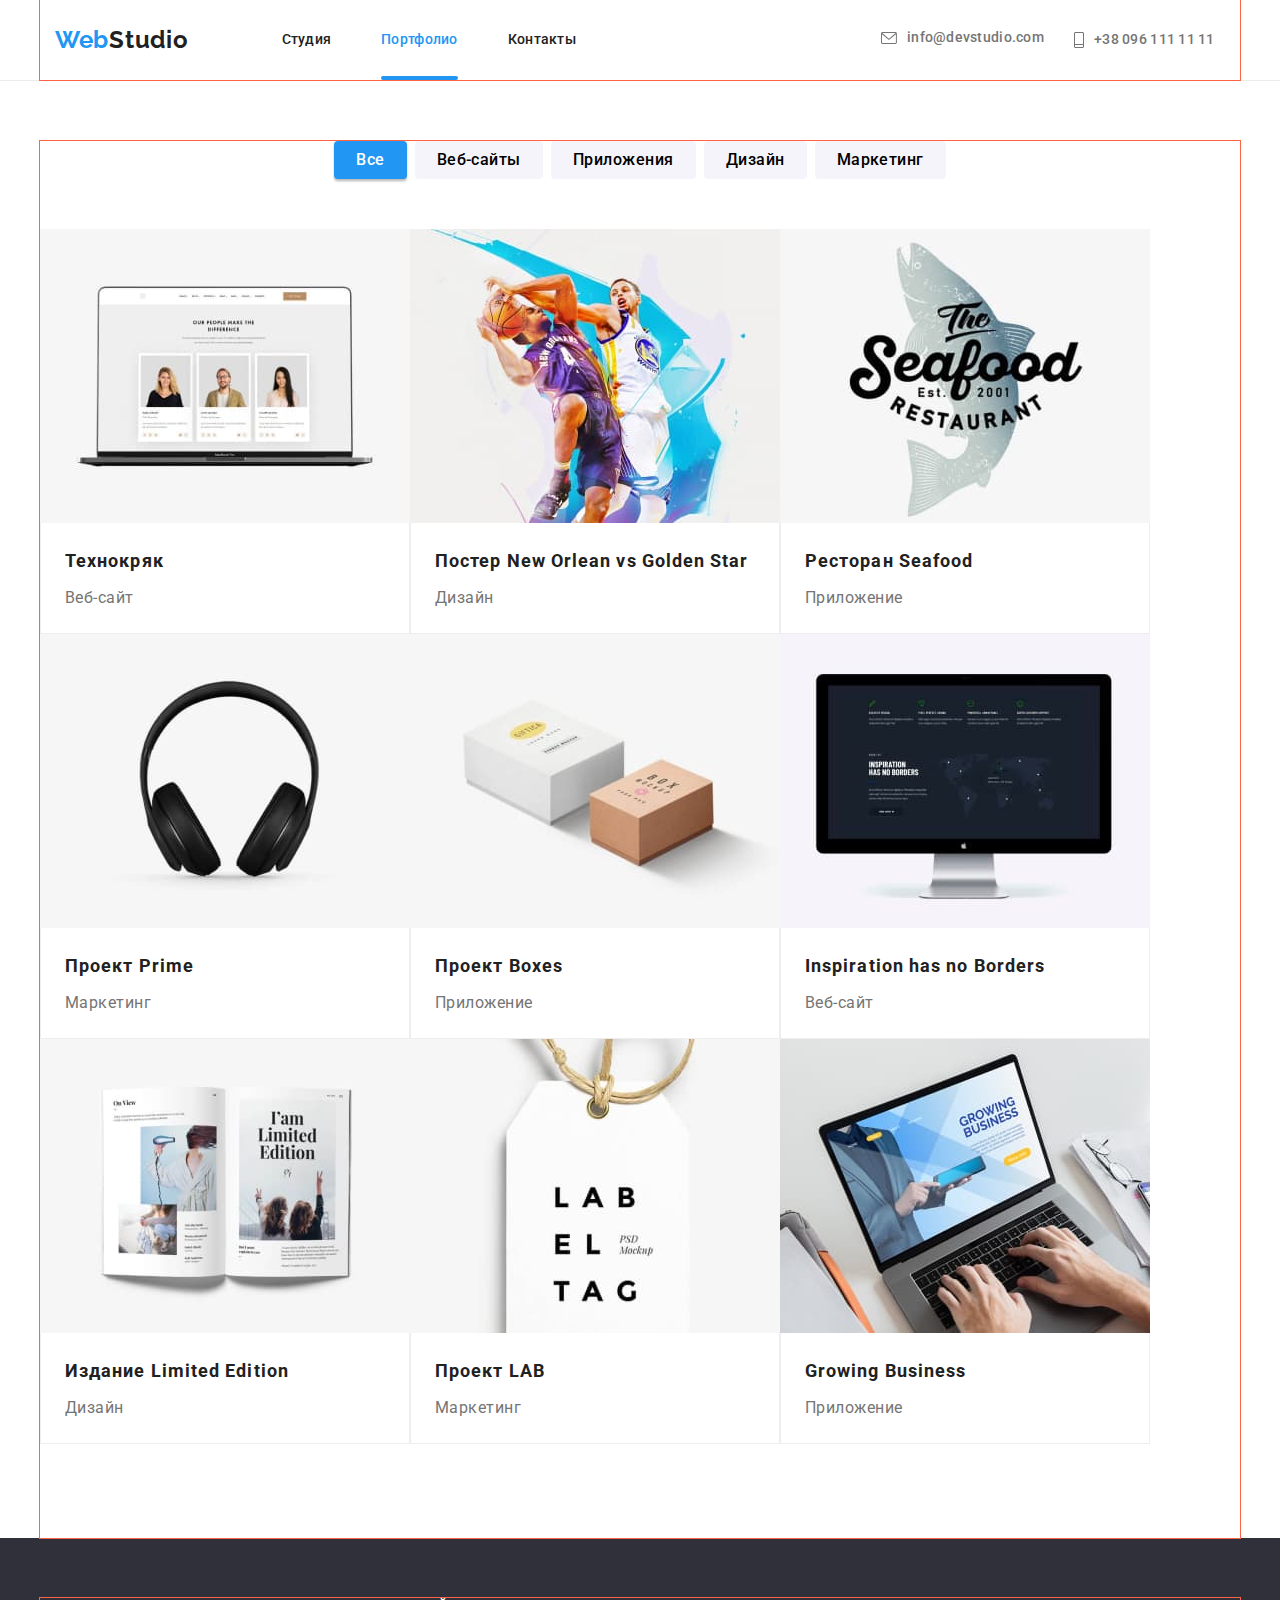
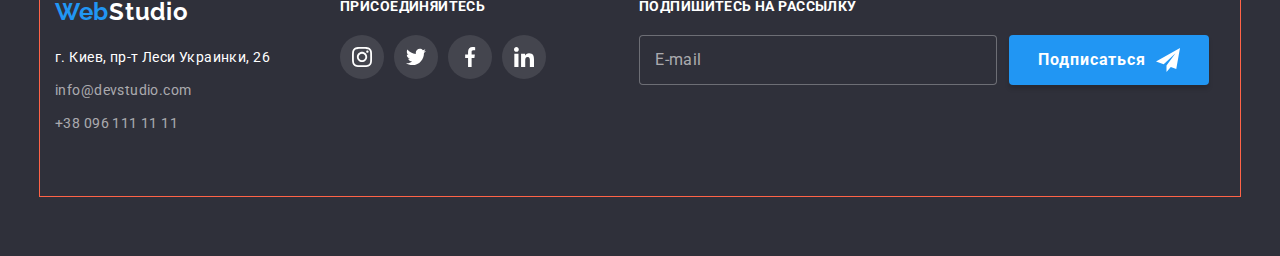
==== commit 891e0fb5: "Markup all without Works on Portfolio" ====
--- a/portfolio.html
+++ b/portfolio.html
@@ -46,7 +46,7 @@
             <ul class="header__contacts-list list">
               <li class="header__contacts-items">
                 <a class="header__contacts-mail link" href="mailto:info@devstudio.com">
-                  <svg class="header__contacts-icon" width="16" height="12">
+                  <svg class="header__contacts-icon-mail">
                     <use href="./images/icons.svg#icon-email"></use>
                   </svg>
                   info@devstudio.com
@@ -55,7 +55,7 @@
 
               <li class="header__contacts-items">
                 <a class="header__contacts-tel link" href="tel:+380961111111">
-                  <svg class="header__contacts-icon" width="10" height="16">
+                  <svg class="header__contacts-icon-phone">
                     <use href="./images/icons.svg#icon-phone"></use>
                   </svg>
                   +38 096 111 11 11
--- a/css/main.min.css
+++ b/css/main.min.css
@@ -1,2 +1,2 @@
-.visually-hidden{position:absolute;width:1px;height:1px;margin:-1px;border:0;padding:0;white-space:nowrap;-webkit-clip-path:inset(100%);clip-path:inset(100%);clip:rect(0 0 0 0);overflow:hidden}.modal__btn-close,.recall__check-icon,.recall__confirm,.benefits__icon-box,.doing__text,.social-list__link,.client__logo-box,.footer__socials-link,.footer__subscribe-button{display:-webkit-box;display:-ms-flexbox;display:flex;-webkit-box-pack:center;-ms-flex-pack:center;justify-content:center;-webkit-box-align:center;-ms-flex-align:center;align-items:center}body{font-family:Roboto, sans-serif;color:#212121;background-color:#fff;font-size:14px;letter-spacing:0.03em}img{display:block;max-width:100%;height:auto}h1,h2,h3,h4,h5,h6,p{margin:0}.list{list-style:none;margin:0;padding:0}.link{text-decoration:none;font-style:normal}.container{outline:1px solid tomato;margin-left:auto;margin-right:auto;padding-left:15px;padding-right:15px}@media screen and (min-width: 480px){.container{width:480px}}@media screen and (min-width: 768px){.container{width:768px}}@media screen and (min-width: 1200px){.container{width:1200px}}@media screen and (max-width: 767px){.menu-container{display:none;position:absolute;top:0;left:0;background-color:#fff;width:100%;height:100vh;padding:48px 40px}.menu-container.is-open{display:-webkit-box;display:-ms-flexbox;display:flex;-webkit-box-orient:vertical;-webkit-box-direction:normal;-ms-flex-direction:column;flex-direction:column;-webkit-box-pack:justify;-ms-flex-pack:justify;justify-content:space-between}}@media screen and (min-width: 768px){.menu-container{display:-webkit-box;display:-ms-flexbox;display:flex}}.menu-btn{z-index:999;position:absolute;right:0;top:10px;right:15px;padding:0;border:none;background-color:transparent}.menu-btn:hover,.menu-btn:focus{fill:#2196f3}@media screen and (min-width: 768px){.menu-btn{display:none}}.menu-btn__icon-menu-close{display:none}.menu-btn.is-open .menu-btn__icon-menu-close{display:block}.menu-btn.is-open .menu-btn__icon-menu{display:none}.button{font-size:16px;line-height:1.63;letter-spacing:0.03em;background:#f5f4fa;border-radius:4px;border:none;cursor:pointer;-webkit-transition-property:color, background-color, -webkit-box-shadow;transition-property:color, background-color, -webkit-box-shadow;transition-property:color, background-color, box-shadow;transition-property:color, background-color, box-shadow, -webkit-box-shadow;-webkit-transition-duration:250ms;transition-duration:250ms;-webkit-transition-timing-function:cubic-bezier(0.4, 0, 0.2, 1);transition-timing-function:cubic-bezier(0.4, 0, 0.2, 1)}.header{border-bottom:1px solid #ececec}.header__content{position:relative;display:-webkit-box;display:-ms-flexbox;display:flex;-ms-flex-line-pack:justify;align-content:space-between;-webkit-box-align:center;-ms-flex-align:center;align-items:center;height:60px;padding-top:10px;padding-bottom:10px}@media screen and (min-width: 768px){.header__content{height:80px;padding-top:21px;padding-bottom:21px;-webkit-box-pack:justify;-ms-flex-pack:justify;justify-content:space-between}}.logo{font-family:Raleway, sans-serif;font-weight:700;font-size:24px;line-height:1.17;letter-spacing:0.03em;text-decoration:none;color:#2196f3}.header__logo{color:#212121}.footer__logo{display:inline-block;margin-bottom:20px}.footer__logo-second{color:#fff}@media screen and (min-width: 768px){.header__nav{display:-webkit-box;display:-ms-flexbox;display:flex;-webkit-box-align:center;-ms-flex-align:center;align-items:center;margin-left:88px;margin-right:84px}}.header__nav-link{color:#212121;font-weight:500;font-size:40px;line-height:1.17;letter-spacing:0.02em;-webkit-transition-property:color;transition-property:color;-webkit-transition-duration:250ms;transition-duration:250ms;-webkit-transition-timing-function:cubic-bezier(0.4, 0, 0.2, 1);transition-timing-function:cubic-bezier(0.4, 0, 0.2, 1);cursor:pointer}.header__nav-link--current,.header__nav-link:focus,.header__nav-link:hover{color:#2196f3}@media screen and (min-width: 768px){.header__nav-link{font-size:14px;line-height:1.14}}@media screen and (min-width: 768px){.header__nav-list{display:-webkit-box;display:-ms-flexbox;display:flex}}@media screen and (max-width: 767px){.header__nav-item:not(:last-child){margin-bottom:32px}}@media screen and (min-width: 768px){.header__nav-item:not(:last-child){margin-right:50px}}@media screen and (max-width: 767px){.header__contacts-list{margin-bottom:64px;line-height:1.14;letter-spacing:0.02em;font-weight:500;-webkit-box-align:center;-ms-flex-align:center;align-items:center}}.header__contacts-icon{fill:#757575}@media screen and (max-width: 767px){.header__contacts-icon{display:none}}.header__contacts-mail{font-weight:500;font-size:34px;line-height:1.18;letter-spacing:0.02em;color:#2196f3;cursor:pointer}.header__contacts-mail:hover,.header__contacts-mail:focus{text-decoration:underline}@media screen and (min-width: 768px){.header__contacts-mail{font-size:12px;line-height:1.17;color:#757575}}.header__contacts-tel{font-weight:500;font-size:24px;line-height:1.17;letter-spacing:0.02em;color:#757575;cursor:pointer}.header__contacts-tel:hover,.header__contacts-tel:focus{text-decoration:underline}@media screen and (min-width: 768px){.header__contacts-tel{font-size:12px;line-height:1.17;color:#757575}}.header__contacts-items:not(:last-child){margin-bottom:32px}@media screen and (min-width: 768px){.header__contacts-items:not(:last-child){margin-bottom:10px}}.header__socials-list{display:-webkit-box;display:-ms-flexbox;display:flex}@media screen and (min-width: 768px){.header__socials-list{display:none}}.header__socials-items{padding:0 10px;border-right:1px solid rgba(33,33,33,0.2)}.header__socials-items:first-child{padding-left:0}.header__socials-items:last-child{border:none}.header__socials-link{font-weight:500;font-size:18px;line-height:1.22;letter-spacing:0.02em;color:#2196f3;cursor:pointer}.header__socials-link:hover,.header__socials-link:focus{text-decoration:underline}.backdrop{position:fixed;top:0;left:0;width:100%;height:100%;opacity:1;background-color:rgba(0,0,0,0.2);-webkit-transition:opacity 250ms cubic-bezier(0.4, 0, 0.2, 1);transition:opacity 250ms cubic-bezier(0.4, 0, 0.2, 1)}.backdrop.is-hidden .modal{-webkit-transform:translate(-50%, -50%) scale(0);transform:translate(-50%, -50%) scale(0)}.backdrop.is-hidden{opacity:0;pointer-events:none}.modal{position:absolute;top:50%;left:50%;-webkit-transform:translate(-50%, -50%) scale(1);transform:translate(-50%, -50%) scale(1);width:450px;height:609px;-webkit-box-shadow:0px 1px 3px rgba(0,0,0,0.12),0px 1px 1px rgba(0,0,0,0.14),0px 2px 1px rgba(0,0,0,0.2);box-shadow:0px 1px 3px rgba(0,0,0,0.12),0px 1px 1px rgba(0,0,0,0.14),0px 2px 1px rgba(0,0,0,0.2);border-radius:4px;padding:40px;background-color:#fff;-webkit-transition:-webkit-transform 250ms cubic-bezier(0.4, 0, 0.2, 1);transition:-webkit-transform 250ms cubic-bezier(0.4, 0, 0.2, 1);transition:transform 250ms cubic-bezier(0.4, 0, 0.2, 1);transition:transform 250ms cubic-bezier(0.4, 0, 0.2, 1), -webkit-transform 250ms cubic-bezier(0.4, 0, 0.2, 1)}.modal__btn-close{position:absolute;padding:0;background-color:#fff;border:1px solid rgba(0,0,0,0.1);border-radius:50%;width:30px;height:30px;top:8px;right:8px;cursor:pointer}.modal__close-icon{width:11px;height:11px;fill:#000000;-webkit-transition:fill 250ms cubic-bezier(0.4, 0, 0.2, 1);transition:fill 250ms cubic-bezier(0.4, 0, 0.2, 1)}.modal__btn-close:hover .modal__close-icon,.modal__btn-close:focus .modal__close-icon{fill:#2196f3}.recall__title{margin-bottom:12px;font-size:20px;line-height:1.15;font-weight:700;text-align:center;letter-spacing:0.03em;color:#212121}.recall__comment{margin-bottom:20px}.recall__name,.recall__phone,.recall__email{margin-bottom:10px}.recall__name,.recall__phone,.recall__email,.recall__comment{display:block;position:relative}.recall__label{display:block;margin-bottom:4px;font-weight:400;font-size:12px;line-height:1.17;letter-spacing:0.01em;color:#757575}.recall__input{cursor:pointer;display:block;height:40px;width:100%;border:1px solid rgba(33,33,33,0.2);border-radius:4px;padding-left:42px;padding-right:10px;padding-top:5px;padding-bottom:5px;font-size:21px;outline:transparent;-webkit-transition:border-color 250ms cubic-bezier(0.4, 0, 0.2, 1);transition:border-color 250ms cubic-bezier(0.4, 0, 0.2, 1)}.recall__input:hover,.recall__input:focus,.recall__input:focus-visible{border-color:#2196f3}.recall__icon{position:absolute;top:0;left:12px;top:30px;fill:#212121;-webkit-transition:fill 250ms cubic-bezier(0.4, 0, 0.2, 1);transition:fill 250ms cubic-bezier(0.4, 0, 0.2, 1)}.recall__input:hover+.recall__icon,.recall__input:focus+.recall__icon{fill:#2196f3;pointer-events:none}.recall__comment-field{display:block;width:100%;height:120px;resize:none;border:1px solid rgba(33,33,33,0.2);border-radius:4px;padding-left:16px;padding-right:16px;padding-top:12px;padding-bottom:12px;font-size:16px;outline:transparent;-webkit-transition:border-color 250ms cubic-bezier(0.4, 0, 0.2, 1);transition:border-color 250ms cubic-bezier(0.4, 0, 0.2, 1)}.recall__comment-field:hover,.recall__comment-field:focus{border-color:#2196f3}.recall__comment-field::-webkit-input-placeholder{font-weight:400;font-size:14px;line-height:16px;letter-spacing:0.01em;color:rgba(117,117,117,0.5)}.recall__comment-field:-ms-input-placeholder{font-weight:400;font-size:14px;line-height:16px;letter-spacing:0.01em;color:rgba(117,117,117,0.5)}.recall__comment-field::-ms-input-placeholder{font-weight:400;font-size:14px;line-height:16px;letter-spacing:0.01em;color:rgba(117,117,117,0.5)}.recall__comment-field::placeholder{font-weight:400;font-size:14px;line-height:16px;letter-spacing:0.01em;color:rgba(117,117,117,0.5)}.recall__check-icon{content:"";width:16px;height:15px;border:2px solid #212121;border-radius:4px;margin-right:7px;fill:transparent;-webkit-transition-property:background-color, border-color, fill;transition-property:background-color, border-color, fill;-webkit-transition-duration:250ms;transition-duration:250ms;-webkit-transition-timing-function:cubic-bezier(0.4, 0, 0.2, 1);transition-timing-function:cubic-bezier(0.4, 0, 0.2, 1)}.recall__check-icon:hover,.recall__check-icon:focus,.recall__check:focus+.recall__check-icon{border-color:#2196f3}.recall__check:checked+.recall__check-icon{background-color:#2196f3;border-color:#2196f3;fill:#fff}.recall__confirm{cursor:pointer;margin-bottom:30px;font-weight:400;letter-spacing:0.03em;color:#757575;font-size:12px;line-height:1.17}.recall__confirm-link{color:#2196f3}.recall__btn-send{cursor:pointer;display:block;margin-left:auto;margin-right:auto;font-family:Roboto, sans-serif;font-style:normal;font-weight:700;font-size:16px;line-height:1.88;text-align:center;letter-spacing:0.06em;color:#fff;background-color:#2196f3;border-radius:4px;border:none;min-width:200px;padding:10px 32px;-webkit-box-shadow:0px 4px 4px rgba(0,0,0,0.15);box-shadow:0px 4px 4px rgba(0,0,0,0.15);-webkit-transition-property:background-color;transition-property:background-color;-webkit-transition-duration:250ms;transition-duration:250ms;-webkit-transition-timing-function:cubic-bezier(0.4, 0, 0.2, 1);transition-timing-function:cubic-bezier(0.4, 0, 0.2, 1)}.recall__btn-send:hover,.recall__btn-send:focus{background-color:#188ce8}.hero{max-width:480px;height:400px;margin-left:auto;margin-right:auto;text-align:center;background-image:-webkit-gradient(linear, left top, right top, from(rgba(47,48,58,0.4)), to(rgba(47,48,58,0.4))),url(../../images/hero/hero_mobile.jpg);background-image:linear-gradient(to right, rgba(47,48,58,0.4), rgba(47,48,58,0.4)),url(../../images/hero/hero_mobile.jpg);background-size:cover;background-repeat:no-repeat;background-color:#c4c4c4;margin-bottom:60px}@media screen and (min-device-pixel-ratio: 2), (-webkit-min-device-pixel-ratio: 2), (min-resolution: 192dpi), (min-resolution: 2dppx){.hero{background-image:-webkit-gradient(linear, left top, right top, from(rgba(47,48,58,0.4)), to(rgba(47,48,58,0.4))),url(../../images/hero/hero_mobile@2x.jpg);background-image:linear-gradient(to right, rgba(47,48,58,0.4), rgba(47,48,58,0.4)),url(../../images/hero/hero_mobile@2x.jpg)}}@media screen and (min-width: 768px){.hero{max-width:768px;height:400px;background-image:-webkit-gradient(linear, left top, right top, from(rgba(47,48,58,0.4)), to(rgba(47,48,58,0.4))),url(../../images/hero/hero_tablet.jpg);background-image:linear-gradient(to right, rgba(47,48,58,0.4), rgba(47,48,58,0.4)),url(../../images/hero/hero_tablet.jpg)}}@media screen and (min-width: 768px) and (min-device-pixel-ratio: 2), screen and (min-width: 768px) and (-webkit-min-device-pixel-ratio: 2), screen and (min-width: 768px) and (min-resolution: 192dpi), screen and (min-width: 768px) and (min-resolution: 2dppx){.hero{background-image:-webkit-gradient(linear, left top, right top, from(rgba(47,48,58,0.4)), to(rgba(47,48,58,0.4))),url(../../images/hero/hero_tablet@2x.jpg);background-image:linear-gradient(to right, rgba(47,48,58,0.4), rgba(47,48,58,0.4)),url(../../images/hero/hero_tablet@2x.jpg)}}@media screen and (min-width: 1200px){.hero{max-width:1200px;height:600px;background-image:-webkit-gradient(linear, left top, right top, from(rgba(47,48,58,0.4)), to(rgba(47,48,58,0.4))),url(../../images/hero/hero_desktop.jpg);background-image:linear-gradient(to right, rgba(47,48,58,0.4), rgba(47,48,58,0.4)),url(../../images/hero/hero_desktop.jpg)}}@media screen and (min-width: 1200px) and (min-device-pixel-ratio: 2), screen and (min-width: 1200px) and (-webkit-min-device-pixel-ratio: 2), screen and (min-width: 1200px) and (min-resolution: 192dpi), screen and (min-width: 1200px) and (min-resolution: 2dppx){.hero{background-image:-webkit-gradient(linear, left top, right top, from(rgba(47,48,58,0.4)), to(rgba(47,48,58,0.4))),url(../../images/hero/hero_desktop@2x.jpg);background-image:linear-gradient(to right, rgba(47,48,58,0.4), rgba(47,48,58,0.4)),url(../../images/hero/hero_desktop@2x.jpg)}}.hero.section{padding-top:118px;padding-bottom:118px}@media screen and (min-width: 1200px){.hero.section{padding-top:200;padding-bottom:200}}.hero__title{font-weight:900;font-size:26px;line-height:1.62;text-align:center;letter-spacing:0.06em;text-transform:uppercase;color:#fff;max-width:360px;margin-left:auto;margin-right:auto;margin-top:0;margin-bottom:30px}.hero__button{cursor:pointer;font-family:Roboto, sans-serif;font-style:normal;font-weight:700;font-size:16px;line-height:1.88;text-align:center;letter-spacing:0.06em;color:#fff;background-color:#2196f3;border-radius:4px;border-width:0;min-width:200px;padding:10px 32px;-webkit-box-shadow:0px 4px 4px rgba(0,0,0,0.15);box-shadow:0px 4px 4px rgba(0,0,0,0.15);-webkit-transition-property:background-color;transition-property:background-color;-webkit-transition-duration:250ms;transition-duration:250ms;-webkit-transition-timing-function:cubic-bezier(0.4, 0, 0.2, 1);transition-timing-function:cubic-bezier(0.4, 0, 0.2, 1)}.hero__button:hover,.hero__button:focus{background-color:#188ce8}.benefits.section{padding-bottom:0;margin-bottom:60px}.benefits__icon-box{height:120px;background-color:#f5f4fa;border-radius:4px;margin-bottom:30px}@media screen and (min-width: 768px){.benefits__icon-box{width:354px}}.benefits__icon{width:70px;height:70px}@media screen and (min-width: 768px){.benefits__list{display:-webkit-box;display:-ms-flexbox;display:flex;-ms-flex-wrap:wrap;flex-wrap:wrap}}@media screen and (min-width: 768px){.benefits__items{width:354px}}@media screen and (min-width: 768px){.benefits__items:nth-child(2n){margin-left:30px}}.benefits__items:not(:last-child){margin-bottom:30px}.benefits__title{font-size:14px;font-weight:700;letter-spacing:0.03em;text-transform:uppercase;color:#212121;text-align:center;margin-bottom:10px}.benefits__text{font-weight:400;font-size:14px;line-height:1.71;letter-spacing:0.03em;color:#757575}.doing{display:none}.doing__title{font-weight:700;font-size:36px;line-height:1.17;text-align:center;letter-spacing:0.03em;margin-top:0;margin-bottom:50px}.doing__list{display:-webkit-box;display:-ms-flexbox;display:flex}.doing__foto{display:block}.doing__items{position:relative}.doing__items:not(:last-child){margin-right:30px}.doing__text{position:absolute;width:100%;height:70px;background-color:rgba(47,48,58,0.8);text-transform:uppercase;left:0;bottom:0;color:#fff;font-weight:700;line-height:1.17}.team{background-color:#f5f4fa;padding-top:60px;padding-bottom:60px}.team__items{background:#fff;-webkit-box-shadow:0px 1px 3px #0000001f,0px 1px 1px #00000024,0px 2px 1px #00000033;box-shadow:0px 1px 3px #0000001f,0px 1px 1px #00000024,0px 2px 1px #00000033;border-radius:0px 0px 4px 4px}@media screen and (max-width: 768px){.team__items:not(:last-child){margin-bottom:30px}}@media screen and (min-width: 768px){.team__items{width:354px}}@media screen and (min-width: 768px){.team__items:nth-child(-n+2){margin-bottom:30px}}@media screen and (min-width: 768px){.team__items:nth-child(2n){margin-left:30px}}.team__info{padding-top:30px;padding-bottom:30px}.team__title{font-weight:700;font-size:36px;line-height:42px;text-align:center;color:#212121;margin-top:0;margin-bottom:30px}.team__name{font-weight:500;font-size:16px;line-height:1.19;text-align:center;color:#212121;margin-bottom:10px}.team__position{font-weight:400;font-size:16px;line-height:1.19;text-align:center;color:#757575;margin-bottom:16px}@media screen and (min-width: 768px){.team__list{display:-webkit-box;display:-ms-flexbox;display:flex;-ms-flex-wrap:wrap;flex-wrap:wrap}}.social-list{display:-webkit-box;display:-ms-flexbox;display:flex;-webkit-box-pack:center;-ms-flex-pack:center;justify-content:center;fill:#afb1b8}.social-list__link{height:44px;width:44px;border-radius:50%;-webkit-transition-property:fill, background-color;transition-property:fill, background-color;-webkit-transition-duration:250ms;transition-duration:250ms;-webkit-transition-timing-function:cubic-bezier(0.4, 0, 0.2, 1);transition-timing-function:cubic-bezier(0.4, 0, 0.2, 1)}.social-list__link:hover,.social-list__link:focus{cursor:pointer;fill:#fff;background-color:#2196f3}.social-list__items{height:44px;width:44px}.social-list__items:not(:last-child){margin-right:10px}.social-list__icon{height:20px;width:20px}.clients{padding-top:60px;padding-bottom:60px}.clients__title{text-align:center;margin-bottom:30px;font-size:36px;line-height:1.17}.clients__list{display:-webkit-box;display:-ms-flexbox;display:flex;-webkit-box-pack:center;-ms-flex-pack:center;justify-content:center;-ms-flex-wrap:wrap;flex-wrap:wrap;margin:-15px}.clients__items{margin:15px}@media screen and (max-width: 767px){.clients__items{width:calc((100% - (2 * 30px)) / 2)}}.client__logo-box{border:1px solid #afb1b8;border-radius:4px;-webkit-transition-property:fill;transition-property:fill;-webkit-transition-duration:250ms;transition-duration:250ms;-webkit-transition-timing-function:cubic-bezier(0.4, 0, 0.2, 1);transition-timing-function:cubic-bezier(0.4, 0, 0.2, 1)}.client__logo-box:hover,.client__logo-box:focus,.client__logo-box:hover .clients__icon,.client__logo-box:focus .clients__icon{border-color:#2196f3;fill:#2196f3}@media screen and (min-width: 768px){.client__logo-box{width:226px;height:92px}}.clients__icon{fill:#afb1b8}.works__btn-list{display:-webkit-box;display:-ms-flexbox;display:flex;-ms-flex-wrap:wrap;flex-wrap:wrap;gap:15px;margin-bottom:40px;margin-top:60px}@media screen and (min-width: 768px){.works__btn-list{-webkit-box-pack:center;-ms-flex-pack:center;justify-content:center;gap:0}}.works__btn{font-family:Roboto, sans-serif;font-weight:500;letter-spacing:0.03em;padding:6px 22px}.works__btn--current,.works__btn:focus,.works__btn:hover{color:#fff;background:#2196f3;-webkit-box-shadow:0px 2px 2px rgba(0,0,0,0.12),0px 1px 2px rgba(0,0,0,0.08),0px 3px 2px rgba(0,0,0,0.1);box-shadow:0px 2px 2px rgba(0,0,0,0.12),0px 1px 2px rgba(0,0,0,0.08),0px 3px 2px rgba(0,0,0,0.1)}.works__btn-items:not(:last-child){margin-right:8px}.works__container{-webkit-box-align:center;-ms-flex-align:center;align-items:center}.works__name{color:#212121;font-weight:700;font-size:18px;line-height:2;letter-spacing:0.06em;margin-top:0;margin-bottom:4px}.works__type{font-family:"Roboto";font-weight:400;font-size:16px;line-height:1.88;letter-spacing:0.03em;color:#757575;margin-top:0;margin-bottom:0}.works__thumb{position:relative;overflow:hidden}.works__overlay{position:absolute;display:-webkit-box;display:-ms-flexbox;display:flex;width:100%;height:100%;top:0;left:0;padding:63px 24px;-webkit-box-align:center;-ms-flex-align:center;align-items:center;font-size:18px;line-height:1.55;color:#fff;background-color:rgba(33,150,243,0.9);-webkit-transform:translateY(101%);transform:translateY(101%);-webkit-transition:-webkit-transform 250ms cubic-bezier(0.4, 0, 0.2, 1);transition:-webkit-transform 250ms cubic-bezier(0.4, 0, 0.2, 1);transition:transform 250ms cubic-bezier(0.4, 0, 0.2, 1);transition:transform 250ms cubic-bezier(0.4, 0, 0.2, 1), -webkit-transform 250ms cubic-bezier(0.4, 0, 0.2, 1)}.works__cards-link:hover .works__overlay,.works__cards-link:focus .works__overlay{-webkit-transform:translateY(0);transform:translateY(0)}.works__info-box{border:1px solid #eee;padding-left:24px;padding-right:24px;padding-bottom:20px;padding-top:20px;border-top:none}.works__cards-list{display:block}@media screen and (min-width: 768px){.works__cards-list{display:-webkit-box;display:-ms-flexbox;display:flex;-ms-flex-wrap:wrap;flex-wrap:wrap;margin-left:-15px;margin-right:-15px;width:calc(100% - (15px * 2))/2}}.works__cards-link{display:block}.works__cards-link:hover,.works__cards-link:focus{cursor:pointer;-webkit-box-shadow:1px 4px 6px rgba(0,0,0,0.16),0px 4px 4px rgba(0,0,0,0.06),0px 1px 1px rgba(0,0,0,0.12);box-shadow:1px 4px 6px rgba(0,0,0,0.16),0px 4px 4px rgba(0,0,0,0.06),0px 1px 1px rgba(0,0,0,0.12)}@media screen and (min-width: 768px){.works__items{margin-left:15px;margin-right:15px}}.works__items:not(:nth-last-child(-n+3)){margin-bottom:30px}.footer{text-align:center;background-color:#2f303a;padding-top:60px;padding-bottom:60px}@media screen and (min-width: 768px){.footer__container{display:-webkit-box;display:-ms-flexbox;display:flex;-ms-flex-wrap:wrap;flex-wrap:wrap}}.footer__contacts{font-weight:400;font-size:14px;line-height:1.71;letter-spacing:0.03em;margin-bottom:60px}@media screen and (min-width: 768px){.footer__contacts{margin-right:165px;margin-left:60px}}.footer__contacts-items:not(:last-child){margin-bottom:8px}.footer__adress-link{color:#fff;-webkit-transition-property:color;transition-property:color;-webkit-transition-duration:250ms;transition-duration:250ms;-webkit-transition-timing-function:cubic-bezier(0.4, 0, 0.2, 1);transition-timing-function:cubic-bezier(0.4, 0, 0.2, 1)}.footer__adress-link:hover,.footer__adress-link:focus{color:#2196f3;fill:#2196f3}.footer__contacts-link{color:rgba(255,255,255,0.6);-webkit-transition-property:color;transition-property:color;-webkit-transition-duration:250ms;transition-duration:250ms;-webkit-transition-timing-function:cubic-bezier(0.4, 0, 0.2, 1);transition-timing-function:cubic-bezier(0.4, 0, 0.2, 1)}.footer__contacts-link:hover,.footer__contacts-link:focus{color:#2196f3;fill:#2196f3}.footer__socials{margin-bottom:60px}.footer__socials-title{text-transform:uppercase;color:#fff;font-size:14px;line-height:1.17;margin-bottom:20px}.footer__socials-list{display:-webkit-box;display:-ms-flexbox;display:flex;-webkit-box-pack:center;-ms-flex-pack:center;justify-content:center}.footer__socials-items{border-radius:50%;background-color:rgba(255,255,255,0.1)}.footer__socials-items:not(:last-child){margin-right:10px}.footer__socials-link{width:44px;height:44px;border-radius:50%;-webkit-transition-property:background-color;transition-property:background-color;-webkit-transition-duration:250ms;transition-duration:250ms;-webkit-transition-timing-function:cubic-bezier(0.4, 0, 0.2, 1);transition-timing-function:cubic-bezier(0.4, 0, 0.2, 1)}.footer__socials-link:hover,.footer__socials-link:focus{background-color:#2196f3}.footer__socials-icon{fill:#fff}@media screen and (min-width: 768px){.footer__subscribe{margin-left:auto;margin-right:auto}}.footer__subscribe-title{text-transform:uppercase;color:#fff;font-size:14px;line-height:1.17;margin-bottom:20px}.footer__subscribe-input{margin-bottom:20px;padding:15px;background-color:#2f303a;width:100%;border:1px solid rgba(255,255,255,0.3);border-radius:4px;color:#fff;-webkit-transition:border-color 250ms cubic-bezier(0.4, 0, 0.2, 1);transition:border-color 250ms cubic-bezier(0.4, 0, 0.2, 1)}@media screen and (min-width: 768px){.footer__subscribe-input{width:450px}}.footer__subscribe-input:not(:placeholder-shown),.footer__subscribe-input:hover,.footer__subscribe-input:focus-visible{outline:none;border-color:#2196f3}.footer__subscribe-input::-webkit-input-placeholder{font-size:16px;line-height:1.25;letter-spacing:0.03em;color:rgba(255,255,255,0.6)}.footer__subscribe-input:-ms-input-placeholder{font-size:16px;line-height:1.25;letter-spacing:0.03em;color:rgba(255,255,255,0.6)}.footer__subscribe-input::-ms-input-placeholder{font-size:16px;line-height:1.25;letter-spacing:0.03em;color:rgba(255,255,255,0.6)}.footer__subscribe-input::placeholder{font-size:16px;line-height:1.25;letter-spacing:0.03em;color:rgba(255,255,255,0.6)}.footer__subscribe-button{cursor:pointer;padding:0;margin-left:auto;margin-right:auto;font-weight:700;font-size:16px;line-height:1.88;letter-spacing:0.06em;color:#fff;width:200px;height:50px;border-width:0px;-webkit-box-shadow:0px 4px 4px rgba(0,0,0,0.15);box-shadow:0px 4px 4px rgba(0,0,0,0.15);border-radius:4px;background-color:#2196f3;-webkit-transition:background-color 250ms cubic-bezier(0.4, 0, 0.2, 1);transition:background-color 250ms cubic-bezier(0.4, 0, 0.2, 1)}.footer__subscribe-input:hover ~ .footer__subscribe-button,.footer__subscribe-button:hover,.footer__subscribe-button:focus{background-color:#188ce8}.footer__subscribe-icon{fill:#fff;margin-left:10px}
+.visually-hidden{position:absolute;width:1px;height:1px;margin:-1px;border:0;padding:0;white-space:nowrap;-webkit-clip-path:inset(100%);clip-path:inset(100%);clip:rect(0 0 0 0);overflow:hidden}.modal__btn-close,.recall__check-icon,.recall__confirm,.benefits__icon-box,.doing__text,.social-list__link,.client__logo-box,.footer__socials-link,.footer__subscribe-button{display:-webkit-box;display:-ms-flexbox;display:flex;-webkit-box-pack:center;-ms-flex-pack:center;justify-content:center;-webkit-box-align:center;-ms-flex-align:center;align-items:center}body{font-family:Roboto, sans-serif;color:#212121;background-color:#fff;font-size:14px;letter-spacing:0.03em}img{display:block;max-width:100%;height:auto}h1,h2,h3,h4,h5,h6,p{margin:0}.list{list-style:none;margin:0;padding:0}.link{text-decoration:none;font-style:normal}.container{outline:1px solid tomato;margin-left:auto;margin-right:auto;padding-left:15px;padding-right:15px}@media screen and (min-width: 480px){.container{width:480px}}@media screen and (min-width: 768px){.container{width:768px}}@media screen and (min-width: 1200px){.container{width:1200px}}@media screen and (max-width: 767px){.menu-container{display:none;position:absolute;top:0;left:0;background-color:#fff;width:100%;height:100vh;padding:48px 40px}.menu-container.is-open{display:-webkit-box;display:-ms-flexbox;display:flex;-webkit-box-orient:vertical;-webkit-box-direction:normal;-ms-flex-direction:column;flex-direction:column;-webkit-box-pack:justify;-ms-flex-pack:justify;justify-content:space-between}}@media screen and (min-width: 768px){.menu-container{display:-webkit-box;display:-ms-flexbox;display:flex}}.menu-btn{z-index:999;position:absolute;right:0;top:10px;right:15px;padding:0;border:none;background-color:transparent}.menu-btn:hover,.menu-btn:focus{fill:#2196f3}@media screen and (min-width: 768px){.menu-btn{display:none}}.menu-btn__icon-menu-close{display:none}.menu-btn.is-open .menu-btn__icon-menu-close{display:block}.menu-btn.is-open .menu-btn__icon-menu{display:none}.button{font-size:16px;line-height:1.63;letter-spacing:0.03em;background:#f5f4fa;border-radius:4px;border:none;cursor:pointer;-webkit-transition-property:color, background-color, -webkit-box-shadow;transition-property:color, background-color, -webkit-box-shadow;transition-property:color, background-color, box-shadow;transition-property:color, background-color, box-shadow, -webkit-box-shadow;-webkit-transition-duration:250ms;transition-duration:250ms;-webkit-transition-timing-function:cubic-bezier(0.4, 0, 0.2, 1);transition-timing-function:cubic-bezier(0.4, 0, 0.2, 1)}.header{border-bottom:1px solid #ececec}.header__content{position:relative;display:-webkit-box;display:-ms-flexbox;display:flex;-ms-flex-line-pack:justify;align-content:space-between;-webkit-box-align:center;-ms-flex-align:center;align-items:center;height:60px;padding-top:10px;padding-bottom:10px}@media screen and (min-width: 768px){.header__content{height:80px;padding-top:21px;padding-bottom:21px;-webkit-box-pack:justify;-ms-flex-pack:justify;justify-content:space-between}}@media screen and (min-width: 1200px){.header__content{-webkit-box-pack:start;-ms-flex-pack:start;justify-content:flex-start}}.logo{font-family:Raleway, sans-serif;font-weight:700;font-size:24px;line-height:1.17;letter-spacing:0.03em;text-decoration:none;color:#2196f3}.header__logo{color:#212121}.footer__logo{display:inline-block;margin-bottom:20px}.footer__logo-second{color:#fff}@media screen and (min-width: 768px){.header__nav{display:-webkit-box;display:-ms-flexbox;display:flex;-webkit-box-align:center;-ms-flex-align:center;align-items:center;margin-left:88px;margin-right:84px}}@media screen and (min-width: 1200px){.header__nav{margin-left:93px;margin-right:305px}}.header__nav-link{color:#212121;font-weight:500;font-size:40px;line-height:1.17;letter-spacing:0.02em;-webkit-transition-property:color;transition-property:color;-webkit-transition-duration:250ms;transition-duration:250ms;-webkit-transition-timing-function:cubic-bezier(0.4, 0, 0.2, 1);transition-timing-function:cubic-bezier(0.4, 0, 0.2, 1);cursor:pointer}.header__nav-link--current,.header__nav-link:focus,.header__nav-link:hover{color:#2196f3}@media screen and (min-width: 768px){.header__nav-link{font-size:14px;line-height:1.14;display:block;padding-top:32px;padding-bottom:32px}}@media screen and (min-width: 768px){.header__nav-link--current::after{position:absolute;content:"";width:100%;height:4px;border-radius:2px;left:0;bottom:0;background-color:#2196f3}}@media screen and (min-width: 768px){.header__nav-list{display:-webkit-box;display:-ms-flexbox;display:flex}}@media screen and (min-width: 768px){.header__nav-item{position:relative}}@media screen and (max-width: 767px){.header__nav-item:not(:last-child){margin-bottom:32px}}@media screen and (min-width: 768px){.header__nav-item:not(:last-child){margin-right:50px}}@media screen and (min-width: 768px){.header__menu-contacts{display:-webkit-box;display:-ms-flexbox;display:flex;-webkit-box-align:center;-ms-flex-align:center;align-items:center}}@media screen and (max-width: 767px){.header__contacts-list{margin-bottom:64px;line-height:1.14;letter-spacing:0.02em;font-weight:500;-webkit-box-align:center;-ms-flex-align:center;align-items:center}}@media screen and (min-width: 1200px){.header__contacts-list{display:-webkit-box;display:-ms-flexbox;display:flex}}.header__contacts-icon-mail,.header__contacts-icon-phone{fill:#757575}@media screen and (max-width: 767px){.header__contacts-icon-mail,.header__contacts-icon-phone{display:none}}@media screen and (max-width: 1200px){.header__contacts-icon-mail,.header__contacts-icon-phone{margin-right:8px}}@media screen and (min-width: 1200px){.header__contacts-icon-mail,.header__contacts-icon-phone{margin-right:10px}}@media screen and (min-width: 768px){.header__contacts-icon-mail{width:14px;height:10px}}@media screen and (min-width: 1200px){.header__contacts-icon-mail{width:16px;height:12px}}@media screen and (min-width: 768px){.header__contacts-icon-phone{width:10px;height:14px}}@media screen and (min-width: 1200px){.header__contacts-icon-phone{width:10px;height:16px}}.header__contacts-mail{font-weight:500;font-size:34px;line-height:1.18;letter-spacing:0.02em;color:#2196f3;cursor:pointer}.header__contacts-mail:hover,.header__contacts-mail:focus{text-decoration:underline}@media screen and (min-width: 768px){.header__contacts-mail{font-size:12px;line-height:1.17;color:#757575;display:-webkit-box;display:-ms-flexbox;display:flex}}.header__contacts-tel{font-weight:500;font-size:24px;line-height:1.17;letter-spacing:0.02em;color:#757575;cursor:pointer}.header__contacts-tel:hover,.header__contacts-tel:focus{text-decoration:underline}@media screen and (min-width: 768px){.header__contacts-tel{font-size:12px;line-height:1.17;color:#757575}}@media screen and (min-width: 1200px){.header__contacts-mail,.header__contacts-tel{color:#757575;fill:#757575;font-size:14px;line-height:1.14px;letter-spacing:0.02em;display:-webkit-box;display:-ms-flexbox;display:flex;-webkit-box-align:center;-ms-flex-align:center;align-items:center;-webkit-transition-property:color, fill;transition-property:color, fill;-webkit-transition-duration:250ms;transition-duration:250ms;-webkit-transition-timing-function:cubic-bezier(0.4, 0, 0.2, 1);transition-timing-function:cubic-bezier(0.4, 0, 0.2, 1)}.header__contacts-mail:hover,.header__contacts-mail:focus,.header__contacts-tel:hover,.header__contacts-tel:focus{color:#2196f3;fill:#2196f3}}.header__contacts-items:not(:last-child){margin-bottom:32px}@media screen and (min-width: 768px){.header__contacts-items:not(:last-child){margin-bottom:10px}}@media screen and (min-width: 1200px){.header__contacts-items:not(:last-child){margin-right:30px;margin-bottom:0}}.header__socials-list{display:-webkit-box;display:-ms-flexbox;display:flex}@media screen and (min-width: 768px){.header__socials-list{display:none}}.header__socials-items{padding:0 10px;border-right:1px solid rgba(33,33,33,0.2)}.header__socials-items:first-child{padding-left:0}.header__socials-items:last-child{border:none}.header__socials-link{font-weight:500;font-size:18px;line-height:1.22;letter-spacing:0.02em;color:#2196f3;cursor:pointer}.header__socials-link:hover,.header__socials-link:focus{text-decoration:underline}.backdrop{position:fixed;top:0;left:0;width:100%;height:100%;opacity:1;background-color:rgba(0,0,0,0.2);-webkit-transition:opacity 250ms cubic-bezier(0.4, 0, 0.2, 1);transition:opacity 250ms cubic-bezier(0.4, 0, 0.2, 1)}.backdrop.is-hidden .modal{-webkit-transform:translate(-50%, -50%) scale(0);transform:translate(-50%, -50%) scale(0)}.backdrop.is-hidden{opacity:0;pointer-events:none}.modal{position:absolute;top:50%;left:50%;-webkit-transform:translate(-50%, -50%) scale(1);transform:translate(-50%, -50%) scale(1);width:450px;height:609px;-webkit-box-shadow:0px 1px 3px rgba(0,0,0,0.12),0px 1px 1px rgba(0,0,0,0.14),0px 2px 1px rgba(0,0,0,0.2);box-shadow:0px 1px 3px rgba(0,0,0,0.12),0px 1px 1px rgba(0,0,0,0.14),0px 2px 1px rgba(0,0,0,0.2);border-radius:4px;padding:40px;background-color:#fff;-webkit-transition:-webkit-transform 250ms cubic-bezier(0.4, 0, 0.2, 1);transition:-webkit-transform 250ms cubic-bezier(0.4, 0, 0.2, 1);transition:transform 250ms cubic-bezier(0.4, 0, 0.2, 1);transition:transform 250ms cubic-bezier(0.4, 0, 0.2, 1), -webkit-transform 250ms cubic-bezier(0.4, 0, 0.2, 1)}.modal__btn-close{position:absolute;padding:0;background-color:#fff;border:1px solid rgba(0,0,0,0.1);border-radius:50%;width:30px;height:30px;top:8px;right:8px;cursor:pointer}.modal__close-icon{width:11px;height:11px;fill:#000000;-webkit-transition:fill 250ms cubic-bezier(0.4, 0, 0.2, 1);transition:fill 250ms cubic-bezier(0.4, 0, 0.2, 1)}.modal__btn-close:hover .modal__close-icon,.modal__btn-close:focus .modal__close-icon{fill:#2196f3}.recall__title{margin-bottom:12px;font-size:20px;line-height:1.15;font-weight:700;text-align:center;letter-spacing:0.03em;color:#212121}.recall__comment{margin-bottom:20px}.recall__name,.recall__phone,.recall__email{margin-bottom:10px}.recall__name,.recall__phone,.recall__email,.recall__comment{display:block;position:relative}.recall__label{display:block;margin-bottom:4px;font-weight:400;font-size:12px;line-height:1.17;letter-spacing:0.01em;color:#757575}.recall__input{cursor:pointer;display:block;height:40px;width:100%;border:1px solid rgba(33,33,33,0.2);border-radius:4px;padding-left:42px;padding-right:10px;padding-top:5px;padding-bottom:5px;font-size:21px;outline:transparent;-webkit-transition:border-color 250ms cubic-bezier(0.4, 0, 0.2, 1);transition:border-color 250ms cubic-bezier(0.4, 0, 0.2, 1)}.recall__input:hover,.recall__input:focus,.recall__input:focus-visible{border-color:#2196f3}.recall__icon{position:absolute;top:0;left:12px;top:30px;fill:#212121;-webkit-transition:fill 250ms cubic-bezier(0.4, 0, 0.2, 1);transition:fill 250ms cubic-bezier(0.4, 0, 0.2, 1)}.recall__input:hover+.recall__icon,.recall__input:focus+.recall__icon{fill:#2196f3;pointer-events:none}.recall__comment-field{display:block;width:100%;height:120px;resize:none;border:1px solid rgba(33,33,33,0.2);border-radius:4px;padding-left:16px;padding-right:16px;padding-top:12px;padding-bottom:12px;font-size:16px;outline:transparent;-webkit-transition:border-color 250ms cubic-bezier(0.4, 0, 0.2, 1);transition:border-color 250ms cubic-bezier(0.4, 0, 0.2, 1)}.recall__comment-field:hover,.recall__comment-field:focus{border-color:#2196f3}.recall__comment-field::-webkit-input-placeholder{font-weight:400;font-size:14px;line-height:16px;letter-spacing:0.01em;color:rgba(117,117,117,0.5)}.recall__comment-field:-ms-input-placeholder{font-weight:400;font-size:14px;line-height:16px;letter-spacing:0.01em;color:rgba(117,117,117,0.5)}.recall__comment-field::-ms-input-placeholder{font-weight:400;font-size:14px;line-height:16px;letter-spacing:0.01em;color:rgba(117,117,117,0.5)}.recall__comment-field::placeholder{font-weight:400;font-size:14px;line-height:16px;letter-spacing:0.01em;color:rgba(117,117,117,0.5)}.recall__check-icon{content:"";width:16px;height:15px;border:2px solid #212121;border-radius:4px;margin-right:7px;fill:transparent;-webkit-transition-property:background-color, border-color, fill;transition-property:background-color, border-color, fill;-webkit-transition-duration:250ms;transition-duration:250ms;-webkit-transition-timing-function:cubic-bezier(0.4, 0, 0.2, 1);transition-timing-function:cubic-bezier(0.4, 0, 0.2, 1)}.recall__check-icon:hover,.recall__check-icon:focus,.recall__check:focus+.recall__check-icon{border-color:#2196f3}.recall__check:checked+.recall__check-icon{background-color:#2196f3;border-color:#2196f3;fill:#fff}.recall__confirm{cursor:pointer;margin-bottom:30px;font-weight:400;letter-spacing:0.03em;color:#757575;font-size:12px;line-height:1.17}.recall__confirm-link{color:#2196f3}.recall__btn-send{cursor:pointer;display:block;margin-left:auto;margin-right:auto;font-family:Roboto, sans-serif;font-style:normal;font-weight:700;font-size:16px;line-height:1.88;text-align:center;letter-spacing:0.06em;color:#fff;background-color:#2196f3;border-radius:4px;border:none;min-width:200px;padding:10px 32px;-webkit-box-shadow:0px 4px 4px rgba(0,0,0,0.15);box-shadow:0px 4px 4px rgba(0,0,0,0.15);-webkit-transition-property:background-color;transition-property:background-color;-webkit-transition-duration:250ms;transition-duration:250ms;-webkit-transition-timing-function:cubic-bezier(0.4, 0, 0.2, 1);transition-timing-function:cubic-bezier(0.4, 0, 0.2, 1)}.recall__btn-send:hover,.recall__btn-send:focus{background-color:#188ce8}.hero{max-width:480px;height:400px;margin-left:auto;margin-right:auto;text-align:center;background-image:-webkit-gradient(linear, left top, right top, from(rgba(47,48,58,0.4)), to(rgba(47,48,58,0.4))),url(../../images/hero/hero_mobile.jpg);background-image:linear-gradient(to right, rgba(47,48,58,0.4), rgba(47,48,58,0.4)),url(../../images/hero/hero_mobile.jpg);background-size:cover;background-repeat:no-repeat;background-color:#c4c4c4;margin-bottom:60px}@media screen and (min-device-pixel-ratio: 2), (-webkit-min-device-pixel-ratio: 2), (min-resolution: 192dpi), (min-resolution: 2dppx){.hero{background-image:-webkit-gradient(linear, left top, right top, from(rgba(47,48,58,0.4)), to(rgba(47,48,58,0.4))),url(../../images/hero/hero_mobile@2x.jpg);background-image:linear-gradient(to right, rgba(47,48,58,0.4), rgba(47,48,58,0.4)),url(../../images/hero/hero_mobile@2x.jpg)}}@media screen and (min-width: 768px){.hero{max-width:768px;height:400px;background-image:-webkit-gradient(linear, left top, right top, from(rgba(47,48,58,0.4)), to(rgba(47,48,58,0.4))),url(../../images/hero/hero_tablet.jpg);background-image:linear-gradient(to right, rgba(47,48,58,0.4), rgba(47,48,58,0.4)),url(../../images/hero/hero_tablet.jpg)}}@media screen and (min-width: 768px) and (min-device-pixel-ratio: 2), screen and (min-width: 768px) and (-webkit-min-device-pixel-ratio: 2), screen and (min-width: 768px) and (min-resolution: 192dpi), screen and (min-width: 768px) and (min-resolution: 2dppx){.hero{background-image:-webkit-gradient(linear, left top, right top, from(rgba(47,48,58,0.4)), to(rgba(47,48,58,0.4))),url(../../images/hero/hero_tablet@2x.jpg);background-image:linear-gradient(to right, rgba(47,48,58,0.4), rgba(47,48,58,0.4)),url(../../images/hero/hero_tablet@2x.jpg)}}@media screen and (min-width: 1200px){.hero{max-width:1200px;height:600px;background-image:-webkit-gradient(linear, left top, right top, from(rgba(47,48,58,0.4)), to(rgba(47,48,58,0.4))),url(../../images/hero/hero_desktop.jpg);background-image:linear-gradient(to right, rgba(47,48,58,0.4), rgba(47,48,58,0.4)),url(../../images/hero/hero_desktop.jpg)}}@media screen and (min-width: 1200px) and (min-device-pixel-ratio: 2), screen and (min-width: 1200px) and (-webkit-min-device-pixel-ratio: 2), screen and (min-width: 1200px) and (min-resolution: 192dpi), screen and (min-width: 1200px) and (min-resolution: 2dppx){.hero{background-image:-webkit-gradient(linear, left top, right top, from(rgba(47,48,58,0.4)), to(rgba(47,48,58,0.4))),url(../../images/hero/hero_desktop@2x.jpg);background-image:linear-gradient(to right, rgba(47,48,58,0.4), rgba(47,48,58,0.4)),url(../../images/hero/hero_desktop@2x.jpg)}}.hero.section{padding-top:118px;padding-bottom:118px}@media screen and (min-width: 1200px){.hero.section{padding-top:200px;padding-bottom:200px}}.hero__title{font-weight:900;font-size:26px;line-height:1.62;text-align:center;letter-spacing:0.06em;text-transform:uppercase;color:#fff;max-width:360px;margin-left:auto;margin-right:auto;margin-top:0;margin-bottom:30px}.hero__button{cursor:pointer;font-family:Roboto, sans-serif;font-style:normal;font-weight:700;font-size:16px;line-height:1.88;text-align:center;letter-spacing:0.06em;color:#fff;background-color:#2196f3;border-radius:4px;border-width:0;min-width:200px;padding:10px 32px;-webkit-box-shadow:0px 4px 4px rgba(0,0,0,0.15);box-shadow:0px 4px 4px rgba(0,0,0,0.15);-webkit-transition-property:background-color;transition-property:background-color;-webkit-transition-duration:250ms;transition-duration:250ms;-webkit-transition-timing-function:cubic-bezier(0.4, 0, 0.2, 1);transition-timing-function:cubic-bezier(0.4, 0, 0.2, 1)}.hero__button:hover,.hero__button:focus{background-color:#188ce8}.benefits.section{padding-bottom:0;margin-bottom:60px}.benefits__icon-box{height:120px;background-color:#f5f4fa;border-radius:4px;margin-bottom:30px}@media screen and (min-width: 768px){.benefits__icon-box{width:354px}}@media screen and (min-width: 1200px){.benefits__icon-box{width:270px}}.benefits__icon{width:70px;height:70px}@media screen and (min-width: 768px){.benefits__list{display:-webkit-box;display:-ms-flexbox;display:flex;-ms-flex-wrap:wrap;flex-wrap:wrap}}@media screen and (min-width: 1200px){.benefits__list{-ms-flex-wrap:nowrap;flex-wrap:nowrap}}@media screen and (min-width: 768px){.benefits__items{width:354px}}@media screen and (min-width: 768px){.benefits__items:nth-child(2n){margin-left:30px}}@media screen and (min-width: 1200px){.benefits__items:nth-child(2n){margin:0}}.benefits__items:not(:last-child){margin-bottom:30px}@media screen and (min-width: 1200px){.benefits__items:not(:last-child){margin:0;margin-right:30px}}.benefits__title{font-size:14px;font-weight:700;letter-spacing:0.03em;text-transform:uppercase;color:#212121;text-align:center;margin-bottom:10px}.benefits__text{font-weight:400;font-size:14px;line-height:1.71;letter-spacing:0.03em;color:#757575}.doing{display:none}@media screen and (min-width: 1200px){.doing{display:block}}.doing__title{font-weight:700;font-size:36px;line-height:1.17;text-align:center;letter-spacing:0.03em;margin-top:0;margin-bottom:50px}.doing__list{display:-webkit-box;display:-ms-flexbox;display:flex}.doing__foto{display:block}.doing__items{position:relative}.doing__items:not(:last-child){margin-right:30px}.doing__text{position:absolute;width:100%;height:70px;background-color:rgba(47,48,58,0.8);text-transform:uppercase;left:0;bottom:0;color:#fff;font-weight:700;line-height:1.17}.team{background-color:#f5f4fa;padding-top:60px;padding-bottom:60px}.team__items{background:#fff;-webkit-box-shadow:0px 1px 3px #0000001f,0px 1px 1px #00000024,0px 2px 1px #00000033;box-shadow:0px 1px 3px #0000001f,0px 1px 1px #00000024,0px 2px 1px #00000033;border-radius:0px 0px 4px 4px}@media screen and (min-width: 1200px){.team__items{width:270px}}@media screen and (max-width: 768px){.team__items:not(:last-child){margin-bottom:30px}}@media screen and (min-width: 1200px){.team__items:not(:last-child):not(:last-child){margin-right:30px}}@media screen and (min-width: 768px){.team__items:not(:last-child){width:354px}}@media screen and (min-width: 1200px){.team__items:not(:last-child){width:270px}}@media screen and (min-width: 768px){.team__items:nth-child(-n+2){margin-bottom:30px}}@media screen and (min-width: 1200px){.team__items:nth-child(-n+2){margin-bottom:0}}@media screen and (min-width: 768px){.team__items:nth-child(2n){margin-left:30px}}@media screen and (min-width: 1200px){.team__items:nth-child(2n){margin-left:0}}.team__info{padding-top:30px;padding-bottom:30px}.team__title{font-weight:700;font-size:36px;line-height:42px;text-align:center;color:#212121;margin-top:0;margin-bottom:30px}.team__name{font-weight:500;font-size:16px;line-height:1.19;text-align:center;color:#212121;margin-bottom:10px}.team__position{font-weight:400;font-size:16px;line-height:1.19;text-align:center;color:#757575;margin-bottom:16px}@media screen and (min-width: 768px){.team__list{display:-webkit-box;display:-ms-flexbox;display:flex;-ms-flex-wrap:wrap;flex-wrap:wrap}}@media screen and (min-width: 1200px){.team__list{-ms-flex-wrap:nowrap;flex-wrap:nowrap}}.social-list{display:-webkit-box;display:-ms-flexbox;display:flex;-webkit-box-pack:center;-ms-flex-pack:center;justify-content:center;fill:#afb1b8}.social-list__link{height:44px;width:44px;border-radius:50%;-webkit-transition-property:fill, background-color;transition-property:fill, background-color;-webkit-transition-duration:250ms;transition-duration:250ms;-webkit-transition-timing-function:cubic-bezier(0.4, 0, 0.2, 1);transition-timing-function:cubic-bezier(0.4, 0, 0.2, 1)}.social-list__link:hover,.social-list__link:focus{cursor:pointer;fill:#fff;background-color:#2196f3}.social-list__items{height:44px;width:44px}.social-list__items:not(:last-child){margin-right:10px}.social-list__icon{height:20px;width:20px}.clients{padding-top:60px;padding-bottom:60px}.clients__title{text-align:center;margin-bottom:30px;font-size:36px;line-height:1.17}.clients__list{display:-webkit-box;display:-ms-flexbox;display:flex;-webkit-box-pack:center;-ms-flex-pack:center;justify-content:center;-ms-flex-wrap:wrap;flex-wrap:wrap;margin:-15px}.clients__items{margin:15px}@media screen and (max-width: 767px){.clients__items{width:calc((100% - (2 * 30px)) / 2)}}.client__logo-box{border:1px solid #afb1b8;border-radius:4px;-webkit-transition-property:fill;transition-property:fill;-webkit-transition-duration:250ms;transition-duration:250ms;-webkit-transition-timing-function:cubic-bezier(0.4, 0, 0.2, 1);transition-timing-function:cubic-bezier(0.4, 0, 0.2, 1)}.client__logo-box:hover,.client__logo-box:focus,.client__logo-box:hover .clients__icon,.client__logo-box:focus .clients__icon{border-color:#2196f3;fill:#2196f3}@media screen and (min-width: 768px){.client__logo-box{width:226px;height:92px}}@media screen and (min-width: 1200px){.client__logo-box{width:170px;height:92px}}.clients__icon{fill:#afb1b8}.works__btn-list{display:-webkit-box;display:-ms-flexbox;display:flex;-ms-flex-wrap:wrap;flex-wrap:wrap;gap:15px;margin-bottom:40px;margin-top:60px}@media screen and (min-width: 768px){.works__btn-list{-webkit-box-pack:center;-ms-flex-pack:center;justify-content:center;gap:0}}@media screen and (min-width: 1200px){.works__btn-list{-webkit-box-pack:center;-ms-flex-pack:center;justify-content:center;margin-bottom:50px}}.works__btn{font-family:Roboto, sans-serif;font-weight:500;letter-spacing:0.03em;padding:6px 22px}.works__btn--current,.works__btn:focus,.works__btn:hover{color:#fff;background:#2196f3;-webkit-box-shadow:0px 2px 2px rgba(0,0,0,0.12),0px 1px 2px rgba(0,0,0,0.08),0px 3px 2px rgba(0,0,0,0.1);box-shadow:0px 2px 2px rgba(0,0,0,0.12),0px 1px 2px rgba(0,0,0,0.08),0px 3px 2px rgba(0,0,0,0.1)}.works__btn-items:not(:last-child){margin-right:8px}.works__container{-webkit-box-align:center;-ms-flex-align:center;align-items:center}@media screen and (max-width: 1199px){.works__container{padding-bottom:60px}}@media screen and (min-width: 1200px){.works__container{padding-bottom:94px}}.works__name{color:#212121;font-weight:700;font-size:18px;line-height:2;letter-spacing:0.06em;margin-top:0;margin-bottom:4px}.works__type{font-family:"Roboto";font-weight:400;font-size:16px;line-height:1.88;letter-spacing:0.03em;color:#757575;margin-top:0;margin-bottom:0}.works__thumb{position:relative;overflow:hidden}.works__overlay{position:absolute;display:-webkit-box;display:-ms-flexbox;display:flex;width:100%;height:100%;top:0;left:0;padding:63px 24px;-webkit-box-align:center;-ms-flex-align:center;align-items:center;font-size:18px;line-height:1.55;color:#fff;background-color:rgba(33,150,243,0.9);-webkit-transform:translateY(101%);transform:translateY(101%);-webkit-transition:-webkit-transform 250ms cubic-bezier(0.4, 0, 0.2, 1);transition:-webkit-transform 250ms cubic-bezier(0.4, 0, 0.2, 1);transition:transform 250ms cubic-bezier(0.4, 0, 0.2, 1);transition:transform 250ms cubic-bezier(0.4, 0, 0.2, 1), -webkit-transform 250ms cubic-bezier(0.4, 0, 0.2, 1)}.works__cards-link:hover .works__overlay,.works__cards-link:focus .works__overlay{-webkit-transform:translateY(0);transform:translateY(0)}.works__info-box{border:1px solid #eee;padding-left:24px;padding-right:24px;padding-bottom:20px;padding-top:20px;border-top:none}@media screen and (min-width: 768px){.works__info-box{-webkit-box-flex:1;-ms-flex-positive:1;flex-grow:1}}.works__cards-list{display:block}@media screen and (min-width: 768px){.works__cards-list{display:-webkit-box;display:-ms-flexbox;display:flex;-ms-flex-wrap:wrap;flex-wrap:wrap;margin-left:-15px;margin-right:-15px}}.works__cards-link{display:block}.works__cards-link:hover,.works__cards-link:focus{cursor:pointer;-webkit-box-shadow:1px 4px 6px rgba(0,0,0,0.16),0px 4px 4px rgba(0,0,0,0.06),0px 1px 1px rgba(0,0,0,0.12);box-shadow:1px 4px 6px rgba(0,0,0,0.16),0px 4px 4px rgba(0,0,0,0.06),0px 1px 1px rgba(0,0,0,0.12)}@media screen and (min-width: 768px){.works__cards-link{display:-webkit-box;display:-ms-flexbox;display:flex;-webkit-box-orient:vertical;-webkit-box-direction:normal;-ms-flex-direction:column;flex-direction:column;height:100%}}@media screen and (max-width: 1199px){.works__items{margin-left:15px;margin-right:15px;-ms-flex-preferred-size:calc(50% - 30px);flex-basis:calc(50% - 30px)}}@media screen and (min-width: 1200px){.works__items{width:calc(100% - (30px * 2))/3}}@media screen and (max-width: 767px){.works__items:not(:last-child){margin-bottom:30px}}.footer{text-align:center;background-color:#2f303a;padding-top:60px;padding-bottom:60px}@media screen and (min-width: 1200px){.footer{text-align:start}}@media screen and (min-width: 768px){.footer__container{display:-webkit-box;display:-ms-flexbox;display:flex;-ms-flex-wrap:wrap;flex-wrap:wrap}}.footer__contacts{font-weight:400;font-size:14px;line-height:1.71;letter-spacing:0.03em;margin-bottom:60px}@media screen and (min-width: 768px){.footer__contacts{margin-right:165px;margin-left:60px}}@media screen and (min-width: 1200px){.footer__contacts{margin-right:70px;margin-left:0}}@media screen and (max-width: 1199px){.footer__contacts-items:not(:last-child){margin-bottom:8px}}@media screen and (min-width: 1200px){.footer__contacts-items:not(:last-child){margin-bottom:9px}}.footer__adress-link{color:#fff;-webkit-transition-property:color;transition-property:color;-webkit-transition-duration:250ms;transition-duration:250ms;-webkit-transition-timing-function:cubic-bezier(0.4, 0, 0.2, 1);transition-timing-function:cubic-bezier(0.4, 0, 0.2, 1)}.footer__adress-link:hover,.footer__adress-link:focus{color:#2196f3;fill:#2196f3}.footer__contacts-link{color:rgba(255,255,255,0.6);-webkit-transition-property:color;transition-property:color;-webkit-transition-duration:250ms;transition-duration:250ms;-webkit-transition-timing-function:cubic-bezier(0.4, 0, 0.2, 1);transition-timing-function:cubic-bezier(0.4, 0, 0.2, 1)}.footer__contacts-link:hover,.footer__contacts-link:focus{color:#2196f3;fill:#2196f3}.footer__socials{margin-bottom:60px}.footer__socials-title{text-transform:uppercase;color:#fff;font-size:14px;line-height:1.17;margin-bottom:20px}.footer__socials-list{display:-webkit-box;display:-ms-flexbox;display:flex;-webkit-box-pack:center;-ms-flex-pack:center;justify-content:center}.footer__socials-items{border-radius:50%;background-color:rgba(255,255,255,0.1)}.footer__socials-items:not(:last-child){margin-right:10px}.footer__socials-link{width:44px;height:44px;border-radius:50%;-webkit-transition-property:background-color;transition-property:background-color;-webkit-transition-duration:250ms;transition-duration:250ms;-webkit-transition-timing-function:cubic-bezier(0.4, 0, 0.2, 1);transition-timing-function:cubic-bezier(0.4, 0, 0.2, 1)}.footer__socials-link:hover,.footer__socials-link:focus{background-color:#2196f3}.footer__socials-icon{fill:#fff}@media screen and (min-width: 1200px){.footer__subscribe-label{display:-webkit-box;display:-ms-flexbox;display:flex}}@media screen and (min-width: 768px){.footer__subscribe{margin-left:auto;margin-right:auto}}@media screen and (min-width: 1200px){.footer__subscribe{margin-left:93px}}.footer__subscribe-title{text-transform:uppercase;color:#fff;font-size:14px;line-height:1.17;margin-bottom:20px}.footer__subscribe-input{padding:15px;background-color:#2f303a;width:100%;border:1px solid rgba(255,255,255,0.3);border-radius:4px;color:#fff;-webkit-transition:border-color 250ms cubic-bezier(0.4, 0, 0.2, 1);transition:border-color 250ms cubic-bezier(0.4, 0, 0.2, 1)}@media screen and (max-width: 1199px){.footer__subscribe-input{margin-bottom:20px}}@media screen and (min-width: 768px){.footer__subscribe-input{width:450px}}@media screen and (min-width: 1200px){.footer__subscribe-input{width:358px}}.footer__subscribe-input:not(:placeholder-shown),.footer__subscribe-input:hover,.footer__subscribe-input:focus-visible{outline:none;border-color:#2196f3}.footer__subscribe-input::-webkit-input-placeholder{font-size:16px;line-height:1.25;letter-spacing:0.03em;color:rgba(255,255,255,0.6)}.footer__subscribe-input:-ms-input-placeholder{font-size:16px;line-height:1.25;letter-spacing:0.03em;color:rgba(255,255,255,0.6)}.footer__subscribe-input::-ms-input-placeholder{font-size:16px;line-height:1.25;letter-spacing:0.03em;color:rgba(255,255,255,0.6)}.footer__subscribe-input::placeholder{font-size:16px;line-height:1.25;letter-spacing:0.03em;color:rgba(255,255,255,0.6)}.footer__subscribe-button{cursor:pointer;padding:0;margin-left:auto;margin-right:auto;font-weight:700;font-size:16px;line-height:1.88;letter-spacing:0.06em;color:#fff;width:200px;height:50px;border-width:0px;-webkit-box-shadow:0px 4px 4px rgba(0,0,0,0.15);box-shadow:0px 4px 4px rgba(0,0,0,0.15);border-radius:4px;background-color:#2196f3;-webkit-transition:background-color 250ms cubic-bezier(0.4, 0, 0.2, 1);transition:background-color 250ms cubic-bezier(0.4, 0, 0.2, 1)}@media screen and (min-width: 1200px){.footer__subscribe-button{margin-left:12px}}.footer__subscribe-input:hover ~ .footer__subscribe-button,.footer__subscribe-button:hover,.footer__subscribe-button:focus{background-color:#188ce8}.footer__subscribe-icon{fill:#fff;margin-left:10px}
 /*# sourceMappingURL=main.min.css.map */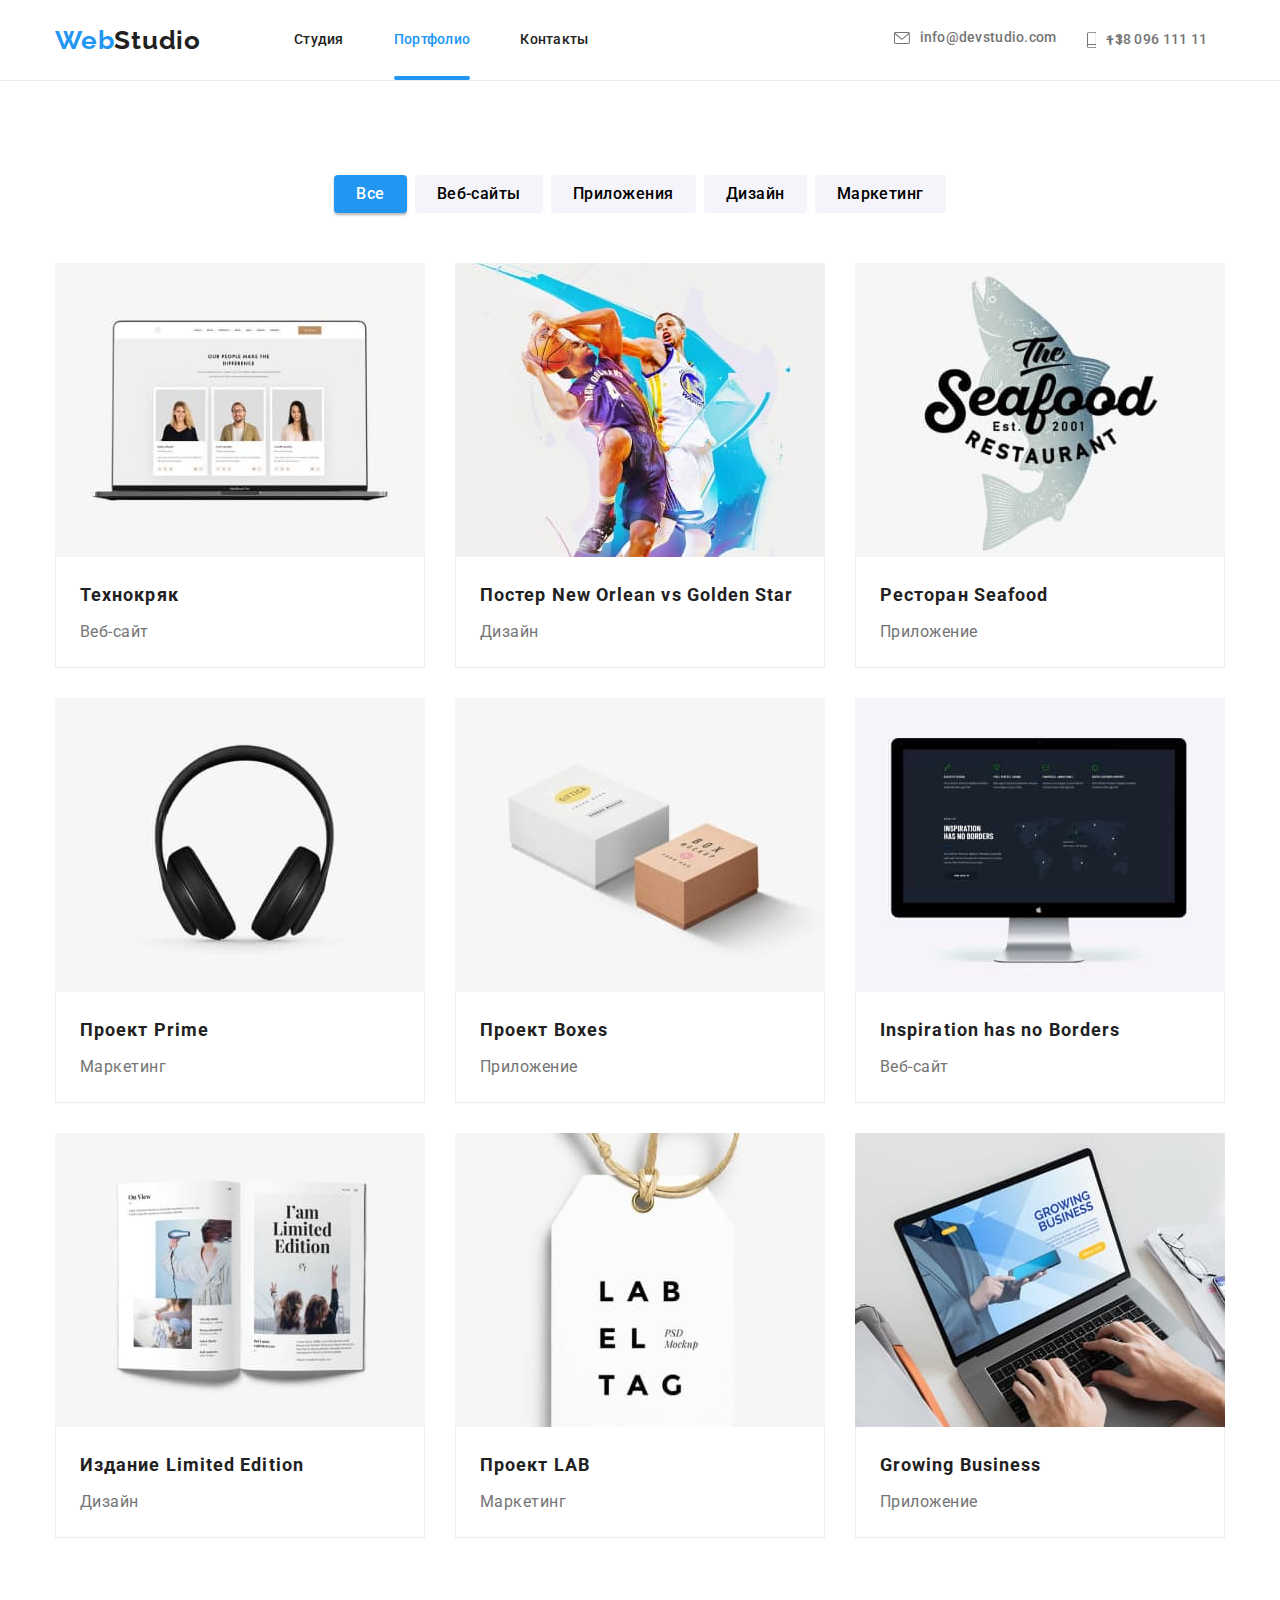
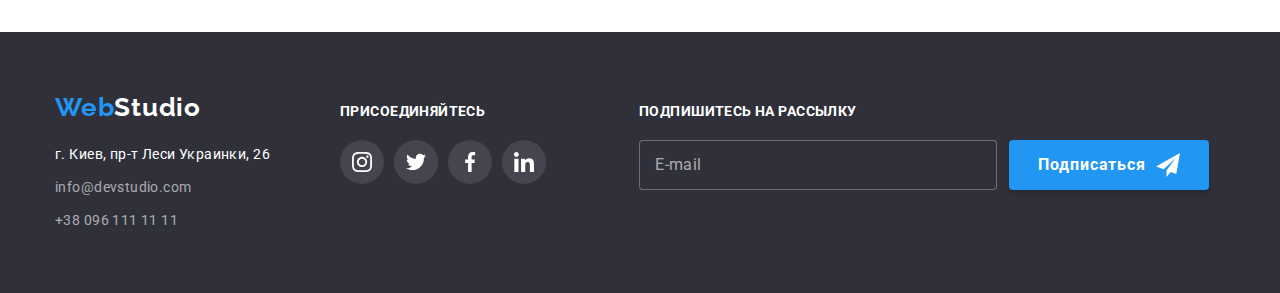
==== commit 5669b668: "Changes after review" ====
--- a/portfolio.html
+++ b/portfolio.html
@@ -439,7 +439,7 @@
         <div class="footer__contacts">
           <a lang="en" class="footer__logo link logo" href="./index.html">Web<span class="footer__logo-second">Studio</span></a>
 
-          <address>
+          <address class="footer__address">
             <!-- contacts -->
             <ul class="list">
               <li class="footer__contacts-items">
--- a/css/main.min.css
+++ b/css/main.min.css
@@ -1,2 +1,2 @@
-.visually-hidden{position:absolute;width:1px;height:1px;margin:-1px;border:0;padding:0;white-space:nowrap;-webkit-clip-path:inset(100%);clip-path:inset(100%);clip:rect(0 0 0 0);overflow:hidden}.modal__btn-close,.recall__check-icon,.recall__confirm,.benefits__icon-box,.doing__text,.social-list__link,.client__logo-box,.footer__socials-link,.footer__subscribe-button{display:-webkit-box;display:-ms-flexbox;display:flex;-webkit-box-pack:center;-ms-flex-pack:center;justify-content:center;-webkit-box-align:center;-ms-flex-align:center;align-items:center}body{font-family:Roboto, sans-serif;color:#212121;background-color:#fff;font-size:14px;letter-spacing:0.03em}img{display:block;max-width:100%;height:auto}h1,h2,h3,h4,h5,h6,p{margin:0}.list{list-style:none;margin:0;padding:0}.link{text-decoration:none;font-style:normal}.container{outline:1px solid tomato;margin-left:auto;margin-right:auto;padding-left:15px;padding-right:15px}@media screen and (min-width: 480px){.container{width:480px}}@media screen and (min-width: 768px){.container{width:768px}}@media screen and (min-width: 1200px){.container{width:1200px}}@media screen and (max-width: 767px){.menu-container{display:none;position:absolute;top:0;left:0;background-color:#fff;width:100%;height:100vh;padding:48px 40px}.menu-container.is-open{display:-webkit-box;display:-ms-flexbox;display:flex;-webkit-box-orient:vertical;-webkit-box-direction:normal;-ms-flex-direction:column;flex-direction:column;-webkit-box-pack:justify;-ms-flex-pack:justify;justify-content:space-between}}@media screen and (min-width: 768px){.menu-container{display:-webkit-box;display:-ms-flexbox;display:flex}}.menu-btn{z-index:999;position:absolute;right:0;top:10px;right:15px;padding:0;border:none;background-color:transparent}.menu-btn:hover,.menu-btn:focus{fill:#2196f3}@media screen and (min-width: 768px){.menu-btn{display:none}}.menu-btn__icon-menu-close{display:none}.menu-btn.is-open .menu-btn__icon-menu-close{display:block}.menu-btn.is-open .menu-btn__icon-menu{display:none}.button{font-size:16px;line-height:1.63;letter-spacing:0.03em;background:#f5f4fa;border-radius:4px;border:none;cursor:pointer;-webkit-transition-property:color, background-color, -webkit-box-shadow;transition-property:color, background-color, -webkit-box-shadow;transition-property:color, background-color, box-shadow;transition-property:color, background-color, box-shadow, -webkit-box-shadow;-webkit-transition-duration:250ms;transition-duration:250ms;-webkit-transition-timing-function:cubic-bezier(0.4, 0, 0.2, 1);transition-timing-function:cubic-bezier(0.4, 0, 0.2, 1)}.header{border-bottom:1px solid #ececec}.header__content{position:relative;display:-webkit-box;display:-ms-flexbox;display:flex;-ms-flex-line-pack:justify;align-content:space-between;-webkit-box-align:center;-ms-flex-align:center;align-items:center;height:60px;padding-top:10px;padding-bottom:10px}@media screen and (min-width: 768px){.header__content{height:80px;padding-top:21px;padding-bottom:21px;-webkit-box-pack:justify;-ms-flex-pack:justify;justify-content:space-between}}@media screen and (min-width: 1200px){.header__content{-webkit-box-pack:start;-ms-flex-pack:start;justify-content:flex-start}}.logo{font-family:Raleway, sans-serif;font-weight:700;font-size:24px;line-height:1.17;letter-spacing:0.03em;text-decoration:none;color:#2196f3}.header__logo{color:#212121}.footer__logo{display:inline-block;margin-bottom:20px}.footer__logo-second{color:#fff}@media screen and (min-width: 768px){.header__nav{display:-webkit-box;display:-ms-flexbox;display:flex;-webkit-box-align:center;-ms-flex-align:center;align-items:center;margin-left:88px;margin-right:84px}}@media screen and (min-width: 1200px){.header__nav{margin-left:93px;margin-right:305px}}.header__nav-link{color:#212121;font-weight:500;font-size:40px;line-height:1.17;letter-spacing:0.02em;-webkit-transition-property:color;transition-property:color;-webkit-transition-duration:250ms;transition-duration:250ms;-webkit-transition-timing-function:cubic-bezier(0.4, 0, 0.2, 1);transition-timing-function:cubic-bezier(0.4, 0, 0.2, 1);cursor:pointer}.header__nav-link--current,.header__nav-link:focus,.header__nav-link:hover{color:#2196f3}@media screen and (min-width: 768px){.header__nav-link{font-size:14px;line-height:1.14;display:block;padding-top:32px;padding-bottom:32px}}@media screen and (min-width: 768px){.header__nav-link--current::after{position:absolute;content:"";width:100%;height:4px;border-radius:2px;left:0;bottom:0;background-color:#2196f3}}@media screen and (min-width: 768px){.header__nav-list{display:-webkit-box;display:-ms-flexbox;display:flex}}@media screen and (min-width: 768px){.header__nav-item{position:relative}}@media screen and (max-width: 767px){.header__nav-item:not(:last-child){margin-bottom:32px}}@media screen and (min-width: 768px){.header__nav-item:not(:last-child){margin-right:50px}}@media screen and (min-width: 768px){.header__menu-contacts{display:-webkit-box;display:-ms-flexbox;display:flex;-webkit-box-align:center;-ms-flex-align:center;align-items:center}}@media screen and (max-width: 767px){.header__contacts-list{margin-bottom:64px;line-height:1.14;letter-spacing:0.02em;font-weight:500;-webkit-box-align:center;-ms-flex-align:center;align-items:center}}@media screen and (min-width: 1200px){.header__contacts-list{display:-webkit-box;display:-ms-flexbox;display:flex}}.header__contacts-icon-mail,.header__contacts-icon-phone{fill:#757575}@media screen and (max-width: 767px){.header__contacts-icon-mail,.header__contacts-icon-phone{display:none}}@media screen and (max-width: 1200px){.header__contacts-icon-mail,.header__contacts-icon-phone{margin-right:8px}}@media screen and (min-width: 1200px){.header__contacts-icon-mail,.header__contacts-icon-phone{margin-right:10px}}@media screen and (min-width: 768px){.header__contacts-icon-mail{width:14px;height:10px}}@media screen and (min-width: 1200px){.header__contacts-icon-mail{width:16px;height:12px}}@media screen and (min-width: 768px){.header__contacts-icon-phone{width:10px;height:14px}}@media screen and (min-width: 1200px){.header__contacts-icon-phone{width:10px;height:16px}}.header__contacts-mail{font-weight:500;font-size:34px;line-height:1.18;letter-spacing:0.02em;color:#2196f3;cursor:pointer}.header__contacts-mail:hover,.header__contacts-mail:focus{text-decoration:underline}@media screen and (min-width: 768px){.header__contacts-mail{font-size:12px;line-height:1.17;color:#757575;display:-webkit-box;display:-ms-flexbox;display:flex}}.header__contacts-tel{font-weight:500;font-size:24px;line-height:1.17;letter-spacing:0.02em;color:#757575;cursor:pointer}.header__contacts-tel:hover,.header__contacts-tel:focus{text-decoration:underline}@media screen and (min-width: 768px){.header__contacts-tel{font-size:12px;line-height:1.17;color:#757575}}@media screen and (min-width: 1200px){.header__contacts-mail,.header__contacts-tel{color:#757575;fill:#757575;font-size:14px;line-height:1.14px;letter-spacing:0.02em;display:-webkit-box;display:-ms-flexbox;display:flex;-webkit-box-align:center;-ms-flex-align:center;align-items:center;-webkit-transition-property:color, fill;transition-property:color, fill;-webkit-transition-duration:250ms;transition-duration:250ms;-webkit-transition-timing-function:cubic-bezier(0.4, 0, 0.2, 1);transition-timing-function:cubic-bezier(0.4, 0, 0.2, 1)}.header__contacts-mail:hover,.header__contacts-mail:focus,.header__contacts-tel:hover,.header__contacts-tel:focus{color:#2196f3;fill:#2196f3}}.header__contacts-items:not(:last-child){margin-bottom:32px}@media screen and (min-width: 768px){.header__contacts-items:not(:last-child){margin-bottom:10px}}@media screen and (min-width: 1200px){.header__contacts-items:not(:last-child){margin-right:30px;margin-bottom:0}}.header__socials-list{display:-webkit-box;display:-ms-flexbox;display:flex}@media screen and (min-width: 768px){.header__socials-list{display:none}}.header__socials-items{padding:0 10px;border-right:1px solid rgba(33,33,33,0.2)}.header__socials-items:first-child{padding-left:0}.header__socials-items:last-child{border:none}.header__socials-link{font-weight:500;font-size:18px;line-height:1.22;letter-spacing:0.02em;color:#2196f3;cursor:pointer}.header__socials-link:hover,.header__socials-link:focus{text-decoration:underline}.backdrop{position:fixed;top:0;left:0;width:100%;height:100%;opacity:1;background-color:rgba(0,0,0,0.2);-webkit-transition:opacity 250ms cubic-bezier(0.4, 0, 0.2, 1);transition:opacity 250ms cubic-bezier(0.4, 0, 0.2, 1)}.backdrop.is-hidden .modal{-webkit-transform:translate(-50%, -50%) scale(0);transform:translate(-50%, -50%) scale(0)}.backdrop.is-hidden{opacity:0;pointer-events:none}.modal{position:absolute;top:50%;left:50%;-webkit-transform:translate(-50%, -50%) scale(1);transform:translate(-50%, -50%) scale(1);width:450px;height:609px;-webkit-box-shadow:0px 1px 3px rgba(0,0,0,0.12),0px 1px 1px rgba(0,0,0,0.14),0px 2px 1px rgba(0,0,0,0.2);box-shadow:0px 1px 3px rgba(0,0,0,0.12),0px 1px 1px rgba(0,0,0,0.14),0px 2px 1px rgba(0,0,0,0.2);border-radius:4px;padding:40px;background-color:#fff;-webkit-transition:-webkit-transform 250ms cubic-bezier(0.4, 0, 0.2, 1);transition:-webkit-transform 250ms cubic-bezier(0.4, 0, 0.2, 1);transition:transform 250ms cubic-bezier(0.4, 0, 0.2, 1);transition:transform 250ms cubic-bezier(0.4, 0, 0.2, 1), -webkit-transform 250ms cubic-bezier(0.4, 0, 0.2, 1)}.modal__btn-close{position:absolute;padding:0;background-color:#fff;border:1px solid rgba(0,0,0,0.1);border-radius:50%;width:30px;height:30px;top:8px;right:8px;cursor:pointer}.modal__close-icon{width:11px;height:11px;fill:#000000;-webkit-transition:fill 250ms cubic-bezier(0.4, 0, 0.2, 1);transition:fill 250ms cubic-bezier(0.4, 0, 0.2, 1)}.modal__btn-close:hover .modal__close-icon,.modal__btn-close:focus .modal__close-icon{fill:#2196f3}.recall__title{margin-bottom:12px;font-size:20px;line-height:1.15;font-weight:700;text-align:center;letter-spacing:0.03em;color:#212121}.recall__comment{margin-bottom:20px}.recall__name,.recall__phone,.recall__email{margin-bottom:10px}.recall__name,.recall__phone,.recall__email,.recall__comment{display:block;position:relative}.recall__label{display:block;margin-bottom:4px;font-weight:400;font-size:12px;line-height:1.17;letter-spacing:0.01em;color:#757575}.recall__input{cursor:pointer;display:block;height:40px;width:100%;border:1px solid rgba(33,33,33,0.2);border-radius:4px;padding-left:42px;padding-right:10px;padding-top:5px;padding-bottom:5px;font-size:21px;outline:transparent;-webkit-transition:border-color 250ms cubic-bezier(0.4, 0, 0.2, 1);transition:border-color 250ms cubic-bezier(0.4, 0, 0.2, 1)}.recall__input:hover,.recall__input:focus,.recall__input:focus-visible{border-color:#2196f3}.recall__icon{position:absolute;top:0;left:12px;top:30px;fill:#212121;-webkit-transition:fill 250ms cubic-bezier(0.4, 0, 0.2, 1);transition:fill 250ms cubic-bezier(0.4, 0, 0.2, 1)}.recall__input:hover+.recall__icon,.recall__input:focus+.recall__icon{fill:#2196f3;pointer-events:none}.recall__comment-field{display:block;width:100%;height:120px;resize:none;border:1px solid rgba(33,33,33,0.2);border-radius:4px;padding-left:16px;padding-right:16px;padding-top:12px;padding-bottom:12px;font-size:16px;outline:transparent;-webkit-transition:border-color 250ms cubic-bezier(0.4, 0, 0.2, 1);transition:border-color 250ms cubic-bezier(0.4, 0, 0.2, 1)}.recall__comment-field:hover,.recall__comment-field:focus{border-color:#2196f3}.recall__comment-field::-webkit-input-placeholder{font-weight:400;font-size:14px;line-height:16px;letter-spacing:0.01em;color:rgba(117,117,117,0.5)}.recall__comment-field:-ms-input-placeholder{font-weight:400;font-size:14px;line-height:16px;letter-spacing:0.01em;color:rgba(117,117,117,0.5)}.recall__comment-field::-ms-input-placeholder{font-weight:400;font-size:14px;line-height:16px;letter-spacing:0.01em;color:rgba(117,117,117,0.5)}.recall__comment-field::placeholder{font-weight:400;font-size:14px;line-height:16px;letter-spacing:0.01em;color:rgba(117,117,117,0.5)}.recall__check-icon{content:"";width:16px;height:15px;border:2px solid #212121;border-radius:4px;margin-right:7px;fill:transparent;-webkit-transition-property:background-color, border-color, fill;transition-property:background-color, border-color, fill;-webkit-transition-duration:250ms;transition-duration:250ms;-webkit-transition-timing-function:cubic-bezier(0.4, 0, 0.2, 1);transition-timing-function:cubic-bezier(0.4, 0, 0.2, 1)}.recall__check-icon:hover,.recall__check-icon:focus,.recall__check:focus+.recall__check-icon{border-color:#2196f3}.recall__check:checked+.recall__check-icon{background-color:#2196f3;border-color:#2196f3;fill:#fff}.recall__confirm{cursor:pointer;margin-bottom:30px;font-weight:400;letter-spacing:0.03em;color:#757575;font-size:12px;line-height:1.17}.recall__confirm-link{color:#2196f3}.recall__btn-send{cursor:pointer;display:block;margin-left:auto;margin-right:auto;font-family:Roboto, sans-serif;font-style:normal;font-weight:700;font-size:16px;line-height:1.88;text-align:center;letter-spacing:0.06em;color:#fff;background-color:#2196f3;border-radius:4px;border:none;min-width:200px;padding:10px 32px;-webkit-box-shadow:0px 4px 4px rgba(0,0,0,0.15);box-shadow:0px 4px 4px rgba(0,0,0,0.15);-webkit-transition-property:background-color;transition-property:background-color;-webkit-transition-duration:250ms;transition-duration:250ms;-webkit-transition-timing-function:cubic-bezier(0.4, 0, 0.2, 1);transition-timing-function:cubic-bezier(0.4, 0, 0.2, 1)}.recall__btn-send:hover,.recall__btn-send:focus{background-color:#188ce8}.hero{max-width:480px;height:400px;margin-left:auto;margin-right:auto;text-align:center;background-image:-webkit-gradient(linear, left top, right top, from(rgba(47,48,58,0.4)), to(rgba(47,48,58,0.4))),url(../../images/hero/hero_mobile.jpg);background-image:linear-gradient(to right, rgba(47,48,58,0.4), rgba(47,48,58,0.4)),url(../../images/hero/hero_mobile.jpg);background-size:cover;background-repeat:no-repeat;background-color:#c4c4c4;margin-bottom:60px}@media screen and (min-device-pixel-ratio: 2), (-webkit-min-device-pixel-ratio: 2), (min-resolution: 192dpi), (min-resolution: 2dppx){.hero{background-image:-webkit-gradient(linear, left top, right top, from(rgba(47,48,58,0.4)), to(rgba(47,48,58,0.4))),url(../../images/hero/hero_mobile@2x.jpg);background-image:linear-gradient(to right, rgba(47,48,58,0.4), rgba(47,48,58,0.4)),url(../../images/hero/hero_mobile@2x.jpg)}}@media screen and (min-width: 768px){.hero{max-width:768px;height:400px;background-image:-webkit-gradient(linear, left top, right top, from(rgba(47,48,58,0.4)), to(rgba(47,48,58,0.4))),url(../../images/hero/hero_tablet.jpg);background-image:linear-gradient(to right, rgba(47,48,58,0.4), rgba(47,48,58,0.4)),url(../../images/hero/hero_tablet.jpg)}}@media screen and (min-width: 768px) and (min-device-pixel-ratio: 2), screen and (min-width: 768px) and (-webkit-min-device-pixel-ratio: 2), screen and (min-width: 768px) and (min-resolution: 192dpi), screen and (min-width: 768px) and (min-resolution: 2dppx){.hero{background-image:-webkit-gradient(linear, left top, right top, from(rgba(47,48,58,0.4)), to(rgba(47,48,58,0.4))),url(../../images/hero/hero_tablet@2x.jpg);background-image:linear-gradient(to right, rgba(47,48,58,0.4), rgba(47,48,58,0.4)),url(../../images/hero/hero_tablet@2x.jpg)}}@media screen and (min-width: 1200px){.hero{max-width:1200px;height:600px;background-image:-webkit-gradient(linear, left top, right top, from(rgba(47,48,58,0.4)), to(rgba(47,48,58,0.4))),url(../../images/hero/hero_desktop.jpg);background-image:linear-gradient(to right, rgba(47,48,58,0.4), rgba(47,48,58,0.4)),url(../../images/hero/hero_desktop.jpg)}}@media screen and (min-width: 1200px) and (min-device-pixel-ratio: 2), screen and (min-width: 1200px) and (-webkit-min-device-pixel-ratio: 2), screen and (min-width: 1200px) and (min-resolution: 192dpi), screen and (min-width: 1200px) and (min-resolution: 2dppx){.hero{background-image:-webkit-gradient(linear, left top, right top, from(rgba(47,48,58,0.4)), to(rgba(47,48,58,0.4))),url(../../images/hero/hero_desktop@2x.jpg);background-image:linear-gradient(to right, rgba(47,48,58,0.4), rgba(47,48,58,0.4)),url(../../images/hero/hero_desktop@2x.jpg)}}.hero.section{padding-top:118px;padding-bottom:118px}@media screen and (min-width: 1200px){.hero.section{padding-top:200px;padding-bottom:200px}}.hero__title{font-weight:900;font-size:26px;line-height:1.62;text-align:center;letter-spacing:0.06em;text-transform:uppercase;color:#fff;max-width:360px;margin-left:auto;margin-right:auto;margin-top:0;margin-bottom:30px}.hero__button{cursor:pointer;font-family:Roboto, sans-serif;font-style:normal;font-weight:700;font-size:16px;line-height:1.88;text-align:center;letter-spacing:0.06em;color:#fff;background-color:#2196f3;border-radius:4px;border-width:0;min-width:200px;padding:10px 32px;-webkit-box-shadow:0px 4px 4px rgba(0,0,0,0.15);box-shadow:0px 4px 4px rgba(0,0,0,0.15);-webkit-transition-property:background-color;transition-property:background-color;-webkit-transition-duration:250ms;transition-duration:250ms;-webkit-transition-timing-function:cubic-bezier(0.4, 0, 0.2, 1);transition-timing-function:cubic-bezier(0.4, 0, 0.2, 1)}.hero__button:hover,.hero__button:focus{background-color:#188ce8}.benefits.section{padding-bottom:0;margin-bottom:60px}.benefits__icon-box{height:120px;background-color:#f5f4fa;border-radius:4px;margin-bottom:30px}@media screen and (min-width: 768px){.benefits__icon-box{width:354px}}@media screen and (min-width: 1200px){.benefits__icon-box{width:270px}}.benefits__icon{width:70px;height:70px}@media screen and (min-width: 768px){.benefits__list{display:-webkit-box;display:-ms-flexbox;display:flex;-ms-flex-wrap:wrap;flex-wrap:wrap}}@media screen and (min-width: 1200px){.benefits__list{-ms-flex-wrap:nowrap;flex-wrap:nowrap}}@media screen and (min-width: 768px){.benefits__items{width:354px}}@media screen and (min-width: 768px){.benefits__items:nth-child(2n){margin-left:30px}}@media screen and (min-width: 1200px){.benefits__items:nth-child(2n){margin:0}}.benefits__items:not(:last-child){margin-bottom:30px}@media screen and (min-width: 1200px){.benefits__items:not(:last-child){margin:0;margin-right:30px}}.benefits__title{font-size:14px;font-weight:700;letter-spacing:0.03em;text-transform:uppercase;color:#212121;text-align:center;margin-bottom:10px}.benefits__text{font-weight:400;font-size:14px;line-height:1.71;letter-spacing:0.03em;color:#757575}.doing{display:none}@media screen and (min-width: 1200px){.doing{display:block}}.doing__title{font-weight:700;font-size:36px;line-height:1.17;text-align:center;letter-spacing:0.03em;margin-top:0;margin-bottom:50px}.doing__list{display:-webkit-box;display:-ms-flexbox;display:flex}.doing__foto{display:block}.doing__items{position:relative}.doing__items:not(:last-child){margin-right:30px}.doing__text{position:absolute;width:100%;height:70px;background-color:rgba(47,48,58,0.8);text-transform:uppercase;left:0;bottom:0;color:#fff;font-weight:700;line-height:1.17}.team{background-color:#f5f4fa;padding-top:60px;padding-bottom:60px}.team__items{background:#fff;-webkit-box-shadow:0px 1px 3px #0000001f,0px 1px 1px #00000024,0px 2px 1px #00000033;box-shadow:0px 1px 3px #0000001f,0px 1px 1px #00000024,0px 2px 1px #00000033;border-radius:0px 0px 4px 4px}@media screen and (min-width: 1200px){.team__items{width:270px}}@media screen and (max-width: 768px){.team__items:not(:last-child){margin-bottom:30px}}@media screen and (min-width: 1200px){.team__items:not(:last-child):not(:last-child){margin-right:30px}}@media screen and (min-width: 768px){.team__items:not(:last-child){width:354px}}@media screen and (min-width: 1200px){.team__items:not(:last-child){width:270px}}@media screen and (min-width: 768px){.team__items:nth-child(-n+2){margin-bottom:30px}}@media screen and (min-width: 1200px){.team__items:nth-child(-n+2){margin-bottom:0}}@media screen and (min-width: 768px){.team__items:nth-child(2n){margin-left:30px}}@media screen and (min-width: 1200px){.team__items:nth-child(2n){margin-left:0}}.team__info{padding-top:30px;padding-bottom:30px}.team__title{font-weight:700;font-size:36px;line-height:42px;text-align:center;color:#212121;margin-top:0;margin-bottom:30px}.team__name{font-weight:500;font-size:16px;line-height:1.19;text-align:center;color:#212121;margin-bottom:10px}.team__position{font-weight:400;font-size:16px;line-height:1.19;text-align:center;color:#757575;margin-bottom:16px}@media screen and (min-width: 768px){.team__list{display:-webkit-box;display:-ms-flexbox;display:flex;-ms-flex-wrap:wrap;flex-wrap:wrap}}@media screen and (min-width: 1200px){.team__list{-ms-flex-wrap:nowrap;flex-wrap:nowrap}}.social-list{display:-webkit-box;display:-ms-flexbox;display:flex;-webkit-box-pack:center;-ms-flex-pack:center;justify-content:center;fill:#afb1b8}.social-list__link{height:44px;width:44px;border-radius:50%;-webkit-transition-property:fill, background-color;transition-property:fill, background-color;-webkit-transition-duration:250ms;transition-duration:250ms;-webkit-transition-timing-function:cubic-bezier(0.4, 0, 0.2, 1);transition-timing-function:cubic-bezier(0.4, 0, 0.2, 1)}.social-list__link:hover,.social-list__link:focus{cursor:pointer;fill:#fff;background-color:#2196f3}.social-list__items{height:44px;width:44px}.social-list__items:not(:last-child){margin-right:10px}.social-list__icon{height:20px;width:20px}.clients{padding-top:60px;padding-bottom:60px}.clients__title{text-align:center;margin-bottom:30px;font-size:36px;line-height:1.17}.clients__list{display:-webkit-box;display:-ms-flexbox;display:flex;-webkit-box-pack:center;-ms-flex-pack:center;justify-content:center;-ms-flex-wrap:wrap;flex-wrap:wrap;margin:-15px}.clients__items{margin:15px}@media screen and (max-width: 767px){.clients__items{width:calc((100% - (2 * 30px)) / 2)}}.client__logo-box{border:1px solid #afb1b8;border-radius:4px;-webkit-transition-property:fill;transition-property:fill;-webkit-transition-duration:250ms;transition-duration:250ms;-webkit-transition-timing-function:cubic-bezier(0.4, 0, 0.2, 1);transition-timing-function:cubic-bezier(0.4, 0, 0.2, 1)}.client__logo-box:hover,.client__logo-box:focus,.client__logo-box:hover .clients__icon,.client__logo-box:focus .clients__icon{border-color:#2196f3;fill:#2196f3}@media screen and (min-width: 768px){.client__logo-box{width:226px;height:92px}}@media screen and (min-width: 1200px){.client__logo-box{width:170px;height:92px}}.clients__icon{fill:#afb1b8}.works__btn-list{display:-webkit-box;display:-ms-flexbox;display:flex;-ms-flex-wrap:wrap;flex-wrap:wrap;gap:15px;margin-bottom:40px;margin-top:60px}@media screen and (min-width: 768px){.works__btn-list{-webkit-box-pack:center;-ms-flex-pack:center;justify-content:center;gap:0}}@media screen and (min-width: 1200px){.works__btn-list{-webkit-box-pack:center;-ms-flex-pack:center;justify-content:center;margin-bottom:50px}}.works__btn{font-family:Roboto, sans-serif;font-weight:500;letter-spacing:0.03em;padding:6px 22px}.works__btn--current,.works__btn:focus,.works__btn:hover{color:#fff;background:#2196f3;-webkit-box-shadow:0px 2px 2px rgba(0,0,0,0.12),0px 1px 2px rgba(0,0,0,0.08),0px 3px 2px rgba(0,0,0,0.1);box-shadow:0px 2px 2px rgba(0,0,0,0.12),0px 1px 2px rgba(0,0,0,0.08),0px 3px 2px rgba(0,0,0,0.1)}.works__btn-items:not(:last-child){margin-right:8px}.works__container{-webkit-box-align:center;-ms-flex-align:center;align-items:center}@media screen and (max-width: 1199px){.works__container{padding-bottom:60px}}@media screen and (min-width: 1200px){.works__container{padding-bottom:94px}}.works__name{color:#212121;font-weight:700;font-size:18px;line-height:2;letter-spacing:0.06em;margin-top:0;margin-bottom:4px}.works__type{font-family:"Roboto";font-weight:400;font-size:16px;line-height:1.88;letter-spacing:0.03em;color:#757575;margin-top:0;margin-bottom:0}.works__thumb{position:relative;overflow:hidden}.works__overlay{position:absolute;display:-webkit-box;display:-ms-flexbox;display:flex;width:100%;height:100%;top:0;left:0;padding:63px 24px;-webkit-box-align:center;-ms-flex-align:center;align-items:center;font-size:18px;line-height:1.55;color:#fff;background-color:rgba(33,150,243,0.9);-webkit-transform:translateY(101%);transform:translateY(101%);-webkit-transition:-webkit-transform 250ms cubic-bezier(0.4, 0, 0.2, 1);transition:-webkit-transform 250ms cubic-bezier(0.4, 0, 0.2, 1);transition:transform 250ms cubic-bezier(0.4, 0, 0.2, 1);transition:transform 250ms cubic-bezier(0.4, 0, 0.2, 1), -webkit-transform 250ms cubic-bezier(0.4, 0, 0.2, 1)}.works__cards-link:hover .works__overlay,.works__cards-link:focus .works__overlay{-webkit-transform:translateY(0);transform:translateY(0)}.works__info-box{border:1px solid #eee;padding-left:24px;padding-right:24px;padding-bottom:20px;padding-top:20px;border-top:none}@media screen and (min-width: 768px){.works__info-box{-webkit-box-flex:1;-ms-flex-positive:1;flex-grow:1}}.works__cards-list{display:block}@media screen and (min-width: 768px){.works__cards-list{display:-webkit-box;display:-ms-flexbox;display:flex;-ms-flex-wrap:wrap;flex-wrap:wrap;margin-left:-15px;margin-right:-15px}}.works__cards-link{display:block}.works__cards-link:hover,.works__cards-link:focus{cursor:pointer;-webkit-box-shadow:1px 4px 6px rgba(0,0,0,0.16),0px 4px 4px rgba(0,0,0,0.06),0px 1px 1px rgba(0,0,0,0.12);box-shadow:1px 4px 6px rgba(0,0,0,0.16),0px 4px 4px rgba(0,0,0,0.06),0px 1px 1px rgba(0,0,0,0.12)}@media screen and (min-width: 768px){.works__cards-link{display:-webkit-box;display:-ms-flexbox;display:flex;-webkit-box-orient:vertical;-webkit-box-direction:normal;-ms-flex-direction:column;flex-direction:column;height:100%}}@media screen and (max-width: 1199px){.works__items{margin-left:15px;margin-right:15px;-ms-flex-preferred-size:calc(50% - 30px);flex-basis:calc(50% - 30px)}}@media screen and (min-width: 1200px){.works__items{width:calc(100% - (30px * 2))/3}}@media screen and (max-width: 767px){.works__items:not(:last-child){margin-bottom:30px}}.footer{text-align:center;background-color:#2f303a;padding-top:60px;padding-bottom:60px}@media screen and (min-width: 1200px){.footer{text-align:start}}@media screen and (min-width: 768px){.footer__container{display:-webkit-box;display:-ms-flexbox;display:flex;-ms-flex-wrap:wrap;flex-wrap:wrap}}.footer__contacts{font-weight:400;font-size:14px;line-height:1.71;letter-spacing:0.03em;margin-bottom:60px}@media screen and (min-width: 768px){.footer__contacts{margin-right:165px;margin-left:60px}}@media screen and (min-width: 1200px){.footer__contacts{margin-right:70px;margin-left:0}}@media screen and (max-width: 1199px){.footer__contacts-items:not(:last-child){margin-bottom:8px}}@media screen and (min-width: 1200px){.footer__contacts-items:not(:last-child){margin-bottom:9px}}.footer__adress-link{color:#fff;-webkit-transition-property:color;transition-property:color;-webkit-transition-duration:250ms;transition-duration:250ms;-webkit-transition-timing-function:cubic-bezier(0.4, 0, 0.2, 1);transition-timing-function:cubic-bezier(0.4, 0, 0.2, 1)}.footer__adress-link:hover,.footer__adress-link:focus{color:#2196f3;fill:#2196f3}.footer__contacts-link{color:rgba(255,255,255,0.6);-webkit-transition-property:color;transition-property:color;-webkit-transition-duration:250ms;transition-duration:250ms;-webkit-transition-timing-function:cubic-bezier(0.4, 0, 0.2, 1);transition-timing-function:cubic-bezier(0.4, 0, 0.2, 1)}.footer__contacts-link:hover,.footer__contacts-link:focus{color:#2196f3;fill:#2196f3}.footer__socials{margin-bottom:60px}.footer__socials-title{text-transform:uppercase;color:#fff;font-size:14px;line-height:1.17;margin-bottom:20px}.footer__socials-list{display:-webkit-box;display:-ms-flexbox;display:flex;-webkit-box-pack:center;-ms-flex-pack:center;justify-content:center}.footer__socials-items{border-radius:50%;background-color:rgba(255,255,255,0.1)}.footer__socials-items:not(:last-child){margin-right:10px}.footer__socials-link{width:44px;height:44px;border-radius:50%;-webkit-transition-property:background-color;transition-property:background-color;-webkit-transition-duration:250ms;transition-duration:250ms;-webkit-transition-timing-function:cubic-bezier(0.4, 0, 0.2, 1);transition-timing-function:cubic-bezier(0.4, 0, 0.2, 1)}.footer__socials-link:hover,.footer__socials-link:focus{background-color:#2196f3}.footer__socials-icon{fill:#fff}@media screen and (min-width: 1200px){.footer__subscribe-label{display:-webkit-box;display:-ms-flexbox;display:flex}}@media screen and (min-width: 768px){.footer__subscribe{margin-left:auto;margin-right:auto}}@media screen and (min-width: 1200px){.footer__subscribe{margin-left:93px}}.footer__subscribe-title{text-transform:uppercase;color:#fff;font-size:14px;line-height:1.17;margin-bottom:20px}.footer__subscribe-input{padding:15px;background-color:#2f303a;width:100%;border:1px solid rgba(255,255,255,0.3);border-radius:4px;color:#fff;-webkit-transition:border-color 250ms cubic-bezier(0.4, 0, 0.2, 1);transition:border-color 250ms cubic-bezier(0.4, 0, 0.2, 1)}@media screen and (max-width: 1199px){.footer__subscribe-input{margin-bottom:20px}}@media screen and (min-width: 768px){.footer__subscribe-input{width:450px}}@media screen and (min-width: 1200px){.footer__subscribe-input{width:358px}}.footer__subscribe-input:not(:placeholder-shown),.footer__subscribe-input:hover,.footer__subscribe-input:focus-visible{outline:none;border-color:#2196f3}.footer__subscribe-input::-webkit-input-placeholder{font-size:16px;line-height:1.25;letter-spacing:0.03em;color:rgba(255,255,255,0.6)}.footer__subscribe-input:-ms-input-placeholder{font-size:16px;line-height:1.25;letter-spacing:0.03em;color:rgba(255,255,255,0.6)}.footer__subscribe-input::-ms-input-placeholder{font-size:16px;line-height:1.25;letter-spacing:0.03em;color:rgba(255,255,255,0.6)}.footer__subscribe-input::placeholder{font-size:16px;line-height:1.25;letter-spacing:0.03em;color:rgba(255,255,255,0.6)}.footer__subscribe-button{cursor:pointer;padding:0;margin-left:auto;margin-right:auto;font-weight:700;font-size:16px;line-height:1.88;letter-spacing:0.06em;color:#fff;width:200px;height:50px;border-width:0px;-webkit-box-shadow:0px 4px 4px rgba(0,0,0,0.15);box-shadow:0px 4px 4px rgba(0,0,0,0.15);border-radius:4px;background-color:#2196f3;-webkit-transition:background-color 250ms cubic-bezier(0.4, 0, 0.2, 1);transition:background-color 250ms cubic-bezier(0.4, 0, 0.2, 1)}@media screen and (min-width: 1200px){.footer__subscribe-button{margin-left:12px}}.footer__subscribe-input:hover ~ .footer__subscribe-button,.footer__subscribe-button:hover,.footer__subscribe-button:focus{background-color:#188ce8}.footer__subscribe-icon{fill:#fff;margin-left:10px}
+.visually-hidden{position:absolute;width:1px;height:1px;margin:-1px;border:0;padding:0;white-space:nowrap;-webkit-clip-path:inset(100%);clip-path:inset(100%);clip:rect(0 0 0 0);overflow:hidden}.modal__btn-close,.recall__check-icon,.recall__confirm,.benefits__icon-box,.doing__text,.social-list__link,.client__logo-box,.footer__socials-link,.footer__subscribe-button{display:-webkit-box;display:-ms-flexbox;display:flex;-webkit-box-pack:center;-ms-flex-pack:center;justify-content:center;-webkit-box-align:center;-ms-flex-align:center;align-items:center}body{font-family:Roboto, sans-serif;color:#212121;background-color:#fff;font-size:14px;letter-spacing:0.03em}img{display:block;max-width:100%;height:auto}h1,h2,h3,h4,h5,h6,p{margin:0}.list{list-style:none;margin:0;padding:0}.link{text-decoration:none;font-style:normal}.container{margin-left:auto;margin-right:auto;padding-left:15px;padding-right:15px}@media screen and (min-width: 480px){.container{width:480px}}@media screen and (min-width: 768px){.container{width:768px}}@media screen and (min-width: 1200px){.container{width:1200px}}@media screen and (max-width: 767px){.menu-container{display:none;position:absolute;top:0;left:0;background-color:#fff;width:100%;height:100vh;padding:48px 40px}.menu-container.is-open{position:fixed;display:-webkit-box;display:-ms-flexbox;display:flex;-webkit-box-orient:vertical;-webkit-box-direction:normal;-ms-flex-direction:column;flex-direction:column;-webkit-box-pack:justify;-ms-flex-pack:justify;justify-content:space-between;z-index:999}}@media screen and (min-width: 768px){.menu-container{display:-webkit-box;display:-ms-flexbox;display:flex}}.menu-btn{position:absolute;cursor:pointer;right:0;top:10px;right:15px;padding:0;border:none;background-color:transparent}.menu-btn:hover,.menu-btn:focus{fill:#2196f3}@media screen and (min-width: 768px){.menu-btn{display:none}}.menu-btn.is-open{z-index:9999;position:fixed}.menu-btn__icon-menu-close{display:none}.menu-btn.is-open .menu-btn__icon-menu-close{display:block}.menu-btn.is-open .menu-btn__icon-menu{display:none}.button{font-size:16px;line-height:1.63;letter-spacing:0.03em;background:#f5f4fa;border-radius:4px;border:none;cursor:pointer;-webkit-transition-property:color, background-color, -webkit-box-shadow;transition-property:color, background-color, -webkit-box-shadow;transition-property:color, background-color, box-shadow;transition-property:color, background-color, box-shadow, -webkit-box-shadow;-webkit-transition-duration:250ms;transition-duration:250ms;-webkit-transition-timing-function:cubic-bezier(0.4, 0, 0.2, 1);transition-timing-function:cubic-bezier(0.4, 0, 0.2, 1)}.header{border-bottom:1px solid #ececec}.header__content{position:relative;display:-webkit-box;display:-ms-flexbox;display:flex;-ms-flex-line-pack:justify;align-content:space-between;-webkit-box-align:center;-ms-flex-align:center;align-items:center;height:60px;padding-top:10px;padding-bottom:10px}@media screen and (min-width: 768px){.header__content{height:80px;padding-top:21px;padding-bottom:21px;-webkit-box-pack:justify;-ms-flex-pack:justify;justify-content:space-between}}@media screen and (min-width: 1200px){.header__content{-webkit-box-pack:start;-ms-flex-pack:start;justify-content:flex-start}}.logo{font-family:Raleway, sans-serif;font-weight:700;font-size:24px;line-height:1.17;letter-spacing:0.03em;text-decoration:none;color:#2196f3}@media screen and (min-width: 768px){.logo{font-size:26px;line-height:1.19}}.header__logo{color:#212121}.footer__logo{display:inline-block;margin-bottom:20px}.footer__logo-second{color:#fff}@media screen and (min-width: 768px){.header__nav{display:-webkit-box;display:-ms-flexbox;display:flex;-webkit-box-align:center;-ms-flex-align:center;align-items:center;margin-left:88px;margin-right:84px}}@media screen and (min-width: 1200px){.header__nav{margin-left:93px;margin-right:305px}}.header__nav-link{color:#212121;font-weight:500;font-size:40px;line-height:1.17;letter-spacing:0.02em;-webkit-transition-property:color;transition-property:color;-webkit-transition-duration:250ms;transition-duration:250ms;-webkit-transition-timing-function:cubic-bezier(0.4, 0, 0.2, 1);transition-timing-function:cubic-bezier(0.4, 0, 0.2, 1);cursor:pointer}.header__nav-link--current,.header__nav-link:focus,.header__nav-link:hover{color:#2196f3}@media screen and (min-width: 768px){.header__nav-link{font-size:14px;line-height:1.14;display:block;padding-top:32px;padding-bottom:32px}}@media screen and (min-width: 768px){.header__nav-link--current::after{position:absolute;content:"";width:100%;height:4px;border-radius:2px;left:0;bottom:0;background-color:#2196f3}}@media screen and (min-width: 768px){.header__nav-list{display:-webkit-box;display:-ms-flexbox;display:flex}}@media screen and (min-width: 768px){.header__nav-item{position:relative}}@media screen and (max-width: 767px){.header__nav-item:not(:last-child){margin-bottom:32px}}@media screen and (min-width: 768px){.header__nav-item:not(:last-child){margin-right:50px}}@media screen and (min-width: 768px){.header__menu-contacts{display:-webkit-box;display:-ms-flexbox;display:flex;-webkit-box-align:center;-ms-flex-align:center;align-items:center}}@media screen and (max-width: 767px){.header__contacts-list{margin-bottom:64px;line-height:1.14;letter-spacing:0.02em;font-weight:500;-webkit-box-align:center;-ms-flex-align:center;align-items:center}}@media screen and (min-width: 1200px){.header__contacts-list{display:-webkit-box;display:-ms-flexbox;display:flex}}.header__contacts-icon-mail,.header__contacts-icon-phone{fill:#757575;-webkit-transition-property:fill;transition-property:fill;-webkit-transition-duration:250ms;transition-duration:250ms;-webkit-transition-timing-function:cubic-bezier(0.4, 0, 0.2, 1);transition-timing-function:cubic-bezier(0.4, 0, 0.2, 1)}@media screen and (max-width: 767px){.header__contacts-icon-mail,.header__contacts-icon-phone{display:none}}@media screen and (max-width: 1200px){.header__contacts-icon-mail,.header__contacts-icon-phone{margin-right:8px}}@media screen and (min-width: 1200px){.header__contacts-icon-mail,.header__contacts-icon-phone{margin-right:10px}}@media screen and (min-width: 768px){.header__contacts-icon-mail{width:14px;height:10px}}@media screen and (min-width: 1200px){.header__contacts-icon-mail{width:16px;height:12px}}@media screen and (min-width: 768px){.header__contacts-icon-phone{width:10px;height:14px}}@media screen and (min-width: 1200px){.header__contacts-icon-phone{width:10px;height:16px}}.header__contacts-mail{font-weight:500;font-size:20px;line-height:1.18;letter-spacing:0.02em;color:#2196f3;cursor:pointer}@media screen and (min-width: 480px){.header__contacts-mail{font-size:34px}}@media screen and (min-width: 768px){.header__contacts-mail{font-size:12px;line-height:1.17;color:#757575;display:-webkit-box;display:-ms-flexbox;display:flex}}.header__contacts-tel{font-weight:500;font-size:24px;line-height:1.17;letter-spacing:0.02em;color:#757575;cursor:pointer}@media screen and (min-width: 768px){.header__contacts-tel{font-size:12px;line-height:1.17;color:#757575}}@media screen and (min-width: 1200px){.header__contacts-mail,.header__contacts-tel{color:#757575;fill:#757575;font-size:14px;line-height:1.14px;letter-spacing:0.02em;display:-webkit-box;display:-ms-flexbox;display:flex;-webkit-box-align:center;-ms-flex-align:center;align-items:center;-webkit-transition-property:color;transition-property:color;-webkit-transition-duration:250ms;transition-duration:250ms;-webkit-transition-timing-function:cubic-bezier(0.4, 0, 0.2, 1);transition-timing-function:cubic-bezier(0.4, 0, 0.2, 1)}}.header__contacts-items:not(:last-child){margin-bottom:32px}@media screen and (min-width: 768px){.header__contacts-items:not(:last-child){margin-bottom:10px}}@media screen and (min-width: 1200px){.header__contacts-items:not(:last-child){margin-right:30px;margin-bottom:0}}.header__contacts-mail:hover .header__contacts-icon-mail,.header__contacts-tel:hover .header__contacts-icon-phone{fill:#2196f3}.header__contacts-mail:hover,.header__contacts-tel:hover{color:#2196f3}.header__socials-list{display:-webkit-box;display:-ms-flexbox;display:flex}@media screen and (min-width: 768px){.header__socials-list{display:none}}.header__socials-items{padding:0 10px;border-right:1px solid rgba(33,33,33,0.2)}.header__socials-items:first-child{padding-left:0}.header__socials-items:last-child{border:none}.header__socials-link{font-weight:500;font-size:12px;line-height:1.22;letter-spacing:0.02em;color:#2196f3;cursor:pointer}@media screen and (min-width: 480px){.header__socials-link{font-size:18px}}.header__socials-link:hover,.header__socials-link:focus{text-decoration:underline}.backdrop{position:fixed;top:0;left:0;width:100%;height:100%;opacity:1;background-color:rgba(0,0,0,0.2);-webkit-transition:opacity 250ms cubic-bezier(0.4, 0, 0.2, 1);transition:opacity 250ms cubic-bezier(0.4, 0, 0.2, 1)}.backdrop.is-hidden .modal{-webkit-transform:translate(-50%, -50%) scale(0);transform:translate(-50%, -50%) scale(0)}.backdrop.is-hidden{opacity:0;pointer-events:none}.modal{position:absolute;top:50%;left:50%;-webkit-transform:translate(-50%, -50%) scale(1);transform:translate(-50%, -50%) scale(1);width:320px;-webkit-box-shadow:0px 1px 3px rgba(0,0,0,0.12),0px 1px 1px rgba(0,0,0,0.14),0px 2px 1px rgba(0,0,0,0.2);box-shadow:0px 1px 3px rgba(0,0,0,0.12),0px 1px 1px rgba(0,0,0,0.14),0px 2px 1px rgba(0,0,0,0.2);border-radius:4px;padding:40px;background-color:#fff;-webkit-transition:-webkit-transform 250ms cubic-bezier(0.4, 0, 0.2, 1);transition:-webkit-transform 250ms cubic-bezier(0.4, 0, 0.2, 1);transition:transform 250ms cubic-bezier(0.4, 0, 0.2, 1);transition:transform 250ms cubic-bezier(0.4, 0, 0.2, 1), -webkit-transform 250ms cubic-bezier(0.4, 0, 0.2, 1)}@media screen and (min-width: 480px){.modal{width:450px}}@media screen and (min-width: 1200px){.modal{width:528px;height:581px}}.modal__btn-close{position:absolute;padding:0;background-color:#fff;border:1px solid rgba(0,0,0,0.1);border-radius:50%;width:30px;height:30px;top:8px;right:8px;cursor:pointer}.modal__close-icon{width:11px;height:11px;fill:#000000;-webkit-transition:fill 250ms cubic-bezier(0.4, 0, 0.2, 1);transition:fill 250ms cubic-bezier(0.4, 0, 0.2, 1)}.modal__btn-close:hover .modal__close-icon,.modal__btn-close:focus .modal__close-icon{fill:#2196f3}.recall__title{margin-bottom:12px;font-size:20px;line-height:1.15;font-weight:700;text-align:center;letter-spacing:0.03em;color:#212121}.recall__comment{margin-bottom:20px}.recall__name,.recall__phone,.recall__email{margin-bottom:10px}.recall__name,.recall__phone,.recall__email,.recall__comment{display:block;position:relative}.recall__label{display:block;margin-bottom:4px;font-weight:400;font-size:12px;line-height:1.17;letter-spacing:0.01em;color:#757575}.recall__input{cursor:pointer;display:block;height:40px;width:100%;border:1px solid rgba(33,33,33,0.2);border-radius:4px;padding-left:42px;padding-right:10px;padding-top:5px;padding-bottom:5px;font-size:21px;outline:transparent;-webkit-transition:border-color 250ms cubic-bezier(0.4, 0, 0.2, 1);transition:border-color 250ms cubic-bezier(0.4, 0, 0.2, 1)}.recall__input:hover,.recall__input:focus,.recall__input:focus-visible{border-color:#2196f3}.recall__icon{position:absolute;top:0;left:12px;top:30px;fill:#212121;-webkit-transition:fill 250ms cubic-bezier(0.4, 0, 0.2, 1);transition:fill 250ms cubic-bezier(0.4, 0, 0.2, 1)}.recall__input:hover+.recall__icon,.recall__input:focus+.recall__icon{fill:#2196f3;pointer-events:none}.recall__comment-field{display:block;width:100%;height:120px;resize:none;border:1px solid rgba(33,33,33,0.2);border-radius:4px;padding-left:16px;padding-right:16px;padding-top:12px;padding-bottom:12px;font-size:16px;outline:transparent;-webkit-transition:border-color 250ms cubic-bezier(0.4, 0, 0.2, 1);transition:border-color 250ms cubic-bezier(0.4, 0, 0.2, 1)}.recall__comment-field:hover,.recall__comment-field:focus{border-color:#2196f3}.recall__comment-field::-webkit-input-placeholder{font-weight:400;font-size:14px;line-height:16px;letter-spacing:0.01em;color:rgba(117,117,117,0.5)}.recall__comment-field:-ms-input-placeholder{font-weight:400;font-size:14px;line-height:16px;letter-spacing:0.01em;color:rgba(117,117,117,0.5)}.recall__comment-field::-ms-input-placeholder{font-weight:400;font-size:14px;line-height:16px;letter-spacing:0.01em;color:rgba(117,117,117,0.5)}.recall__comment-field::placeholder{font-weight:400;font-size:14px;line-height:16px;letter-spacing:0.01em;color:rgba(117,117,117,0.5)}.recall__check-icon{content:"";width:16px;height:15px;border:2px solid #212121;border-radius:4px;margin-right:7px;fill:transparent;-webkit-transition-property:background-color, border-color, fill;transition-property:background-color, border-color, fill;-webkit-transition-duration:250ms;transition-duration:250ms;-webkit-transition-timing-function:cubic-bezier(0.4, 0, 0.2, 1);transition-timing-function:cubic-bezier(0.4, 0, 0.2, 1)}.recall__check-icon:hover,.recall__check-icon:focus,.recall__check:focus+.recall__check-icon{border-color:#2196f3}.recall__check:checked+.recall__check-icon{background-color:#2196f3;border-color:#2196f3;fill:#fff}.recall__confirm{cursor:pointer;margin-bottom:30px;font-weight:400;letter-spacing:0.03em;color:#757575;font-size:12px;line-height:1.17}@media screen and (min-width: 1200px){.recall__confirm{font-size:14px;line-height:1.71}}.recall__confirm-link{color:#2196f3}.recall__btn-send{cursor:pointer;display:block;margin-left:auto;margin-right:auto;font-family:Roboto, sans-serif;font-style:normal;font-weight:700;font-size:16px;line-height:1.88;text-align:center;letter-spacing:0.06em;color:#fff;background-color:#2196f3;border-radius:4px;border:none;min-width:200px;padding:10px 32px;-webkit-box-shadow:0px 4px 4px rgba(0,0,0,0.15);box-shadow:0px 4px 4px rgba(0,0,0,0.15);-webkit-transition-property:background-color;transition-property:background-color;-webkit-transition-duration:250ms;transition-duration:250ms;-webkit-transition-timing-function:cubic-bezier(0.4, 0, 0.2, 1);transition-timing-function:cubic-bezier(0.4, 0, 0.2, 1)}.recall__btn-send:hover,.recall__btn-send:focus{background-color:#188ce8}.hero{max-width:480px;height:400px;margin-left:auto;margin-right:auto;text-align:center;background-image:-webkit-gradient(linear, left top, right top, from(rgba(47,48,58,0.4)), to(rgba(47,48,58,0.4))),url(../images/hero/hero_mobile.jpg);background-image:linear-gradient(to right, rgba(47,48,58,0.4), rgba(47,48,58,0.4)),url(../images/hero/hero_mobile.jpg);background-size:cover;background-repeat:no-repeat;background-color:#c4c4c4}@media screen and (min-device-pixel-ratio: 2), (-webkit-min-device-pixel-ratio: 2), (min-resolution: 192dpi), (min-resolution: 2dppx){.hero{background-image:-webkit-gradient(linear, left top, right top, from(rgba(47,48,58,0.4)), to(rgba(47,48,58,0.4))),url(../images/hero/hero_mobile@2x.jpg);background-image:linear-gradient(to right, rgba(47,48,58,0.4), rgba(47,48,58,0.4)),url(../images/hero/hero_mobile@2x.jpg)}}@media screen and (min-width: 768px){.hero{max-width:768px;height:400px;background-image:-webkit-gradient(linear, left top, right top, from(rgba(47,48,58,0.4)), to(rgba(47,48,58,0.4))),url(../images/hero/hero_tablet.jpg);background-image:linear-gradient(to right, rgba(47,48,58,0.4), rgba(47,48,58,0.4)),url(../images/hero/hero_tablet.jpg)}}@media screen and (min-width: 768px) and (min-device-pixel-ratio: 2), screen and (min-width: 768px) and (-webkit-min-device-pixel-ratio: 2), screen and (min-width: 768px) and (min-resolution: 192dpi), screen and (min-width: 768px) and (min-resolution: 2dppx){.hero{background-image:-webkit-gradient(linear, left top, right top, from(rgba(47,48,58,0.4)), to(rgba(47,48,58,0.4))),url(../images/hero/hero_tablet@2x.jpg);background-image:linear-gradient(to right, rgba(47,48,58,0.4), rgba(47,48,58,0.4)),url(../images/hero/hero_tablet@2x.jpg)}}@media screen and (min-width: 1200px){.hero{max-width:1600px;height:600px;background-image:-webkit-gradient(linear, left top, right top, from(rgba(47,48,58,0.4)), to(rgba(47,48,58,0.4))),url(../images/hero/hero_desktop.jpg);background-image:linear-gradient(to right, rgba(47,48,58,0.4), rgba(47,48,58,0.4)),url(../images/hero/hero_desktop.jpg)}}@media screen and (min-width: 1200px) and (min-device-pixel-ratio: 2), screen and (min-width: 1200px) and (-webkit-min-device-pixel-ratio: 2), screen and (min-width: 1200px) and (min-resolution: 192dpi), screen and (min-width: 1200px) and (min-resolution: 2dppx){.hero{background-image:-webkit-gradient(linear, left top, right top, from(rgba(47,48,58,0.4)), to(rgba(47,48,58,0.4))),url(../images/hero/hero_desktop@2x.jpg);background-image:linear-gradient(to right, rgba(47,48,58,0.4), rgba(47,48,58,0.4)),url(../images/hero/hero_desktop@2x.jpg)}}.hero.section{padding-top:118px;padding-bottom:118px}@media screen and (min-width: 1200px){.hero.section{padding-top:200px;padding-bottom:200px}}.hero__title{font-weight:900;font-size:26px;line-height:1.62;text-align:center;letter-spacing:0.06em;text-transform:uppercase;color:#fff;max-width:360px;margin-left:auto;margin-right:auto;margin-top:0;margin-bottom:30px}@media screen and (min-width: 1200px){.hero__title{font-size:44px;line-height:1.36;max-width:700px}}.hero__button{cursor:pointer;font-family:Roboto, sans-serif;font-style:normal;font-weight:700;font-size:16px;line-height:1.88;text-align:center;letter-spacing:0.06em;color:#fff;background-color:#2196f3;border-radius:4px;border-width:0;min-width:200px;padding:10px 32px;-webkit-box-shadow:0px 4px 4px rgba(0,0,0,0.15);box-shadow:0px 4px 4px rgba(0,0,0,0.15);-webkit-transition-property:background-color;transition-property:background-color;-webkit-transition-duration:250ms;transition-duration:250ms;-webkit-transition-timing-function:cubic-bezier(0.4, 0, 0.2, 1);transition-timing-function:cubic-bezier(0.4, 0, 0.2, 1)}.hero__button:hover,.hero__button:focus{background-color:#188ce8}.benefits.section{padding-top:60px;padding-bottom:60px}@media screen and (min-width: 1200px){.benefits.section{padding-top:94px;padding-bottom:94px}}.benefits__icon-box{height:120px;background-color:#f5f4fa;border-radius:4px;margin-bottom:30px}@media screen and (min-width: 768px){.benefits__icon-box{width:354px}}@media screen and (min-width: 1200px){.benefits__icon-box{width:270px}}.benefits__icon{width:70px;height:70px}@media screen and (min-width: 768px){.benefits__list{display:-webkit-box;display:-ms-flexbox;display:flex;-ms-flex-wrap:wrap;flex-wrap:wrap}}@media screen and (min-width: 1200px){.benefits__list{-ms-flex-wrap:nowrap;flex-wrap:nowrap}}@media screen and (min-width: 768px){.benefits__items{width:354px}}@media screen and (min-width: 768px){.benefits__items:nth-child(2n){margin-left:30px}}@media screen and (min-width: 1200px){.benefits__items:nth-child(2n){margin:0}}.benefits__items:not(:last-child){margin-bottom:30px}@media screen and (min-width: 1200px){.benefits__items:not(:last-child){margin:0;margin-right:30px}}.benefits__title{font-size:14px;font-weight:700;letter-spacing:0.03em;text-transform:uppercase;color:#212121;text-align:center;margin-bottom:10px}@media screen and (min-width: 460px){.benefits__title{text-align:left}}.benefits__text{font-weight:400;font-size:14px;line-height:1.71;letter-spacing:0.03em;color:#757575}.doing{display:none;padding-bottom:60px}@media screen and (min-width: 1200px){.doing{display:block;padding-bottom:94px}}.doing__title{font-weight:700;font-size:36px;line-height:1.17;text-align:center;letter-spacing:0.03em;margin-top:0;margin-bottom:50px}.doing__list{display:-webkit-box;display:-ms-flexbox;display:flex}.doing__foto{display:block}.doing__items{position:relative}.doing__items:not(:last-child){margin-right:30px}.doing__text{position:absolute;width:100%;height:70px;background-color:rgba(47,48,58,0.8);text-transform:uppercase;left:0;bottom:0;color:#fff;font-weight:700;line-height:1.17}.team{background-color:#f5f4fa;padding-top:60px;padding-bottom:60px}@media screen and (min-width: 1200px){.team{padding-top:94px;padding-bottom:94px}}.team__items{background:#fff;-webkit-box-shadow:0px 1px 3px #0000001f,0px 1px 1px #00000024,0px 2px 1px #00000033;box-shadow:0px 1px 3px #0000001f,0px 1px 1px #00000024,0px 2px 1px #00000033;border-radius:0px 0px 4px 4px}@media screen and (min-width: 1200px){.team__items{width:270px}}@media screen and (max-width: 767px){.team__items:not(:last-child){margin-bottom:30px}}@media screen and (min-width: 1200px){.team__items:not(:last-child):not(:last-child){margin-right:30px}}@media screen and (min-width: 768px){.team__items:not(:last-child){width:354px}}@media screen and (min-width: 1200px){.team__items:not(:last-child){width:270px}}@media screen and (min-width: 768px){.team__items:nth-child(-n+2){margin-bottom:30px}}@media screen and (min-width: 1200px){.team__items:nth-child(-n+2){margin-bottom:0}}@media screen and (min-width: 768px){.team__items:nth-child(2n){margin-left:30px}}@media screen and (min-width: 1200px){.team__items:nth-child(2n){margin-left:0}}.team__info{padding-top:30px;padding-bottom:30px}.team__title{font-weight:700;font-size:36px;line-height:42px;text-align:center;color:#212121;margin-top:0;margin-bottom:30px}.team__name{font-weight:500;font-size:16px;line-height:1.19;text-align:center;color:#212121;margin-bottom:10px}.team__position{font-weight:400;font-size:16px;line-height:1.19;text-align:center;color:#757575;margin-bottom:16px}@media screen and (min-width: 768px){.team__list{display:-webkit-box;display:-ms-flexbox;display:flex;-ms-flex-wrap:wrap;flex-wrap:wrap}}@media screen and (min-width: 1200px){.team__list{-ms-flex-wrap:nowrap;flex-wrap:nowrap}}.social-list{display:-webkit-box;display:-ms-flexbox;display:flex;-webkit-box-pack:center;-ms-flex-pack:center;justify-content:center;fill:#afb1b8}.social-list__link{height:44px;width:44px;border-radius:50%;-webkit-transition-property:fill, background-color;transition-property:fill, background-color;-webkit-transition-duration:250ms;transition-duration:250ms;-webkit-transition-timing-function:cubic-bezier(0.4, 0, 0.2, 1);transition-timing-function:cubic-bezier(0.4, 0, 0.2, 1)}.social-list__link:hover,.social-list__link:focus{cursor:pointer;fill:#fff;background-color:#2196f3}.social-list__items{height:44px;width:44px}.social-list__items:not(:last-child){margin-right:10px}.social-list__icon{height:20px;width:20px}.clients{padding-top:60px;padding-bottom:60px}.clients__title{text-align:center;margin-bottom:30px;font-size:36px;line-height:1.17}.clients__list{display:-webkit-box;display:-ms-flexbox;display:flex;-webkit-box-pack:center;-ms-flex-pack:center;justify-content:center;-ms-flex-wrap:wrap;flex-wrap:wrap;margin:-15px}.clients__items{margin:15px}@media screen and (max-width: 767px){.clients__items{width:calc((100% - (2 * 30px)) / 2)}}.client__logo-box{border:1px solid #afb1b8;border-radius:4px;-webkit-transition-property:fill;transition-property:fill;-webkit-transition-duration:250ms;transition-duration:250ms;-webkit-transition-timing-function:cubic-bezier(0.4, 0, 0.2, 1);transition-timing-function:cubic-bezier(0.4, 0, 0.2, 1)}.client__logo-box:hover,.client__logo-box:focus,.client__logo-box:hover .clients__icon,.client__logo-box:focus .clients__icon{border-color:#2196f3;fill:#2196f3}@media screen and (min-width: 768px){.client__logo-box{width:226px;height:92px}}@media screen and (min-width: 1200px){.client__logo-box{width:170px;height:92px}}.clients__icon{fill:#afb1b8}.works__btn-list{display:-webkit-box;display:-ms-flexbox;display:flex;-ms-flex-wrap:wrap;flex-wrap:wrap;gap:15px;padding-top:60px;padding-bottom:40px}@media screen and (min-width: 768px){.works__btn-list{-webkit-box-pack:center;-ms-flex-pack:center;justify-content:center;gap:0;padding-top:60px;padding-bottom:30px}}@media screen and (min-width: 1200px){.works__btn-list{-webkit-box-pack:center;-ms-flex-pack:center;justify-content:center;padding-top:94px;padding-bottom:50px}}.works__btn{font-family:Roboto, sans-serif;font-weight:500;letter-spacing:0.03em;padding:6px 22px}.works__btn--current,.works__btn:focus,.works__btn:hover{color:#fff;background:#2196f3;-webkit-box-shadow:0px 2px 2px rgba(0,0,0,0.12),0px 1px 2px rgba(0,0,0,0.08),0px 3px 2px rgba(0,0,0,0.1);box-shadow:0px 2px 2px rgba(0,0,0,0.12),0px 1px 2px rgba(0,0,0,0.08),0px 3px 2px rgba(0,0,0,0.1)}.works__btn-items:not(:last-child){margin-right:8px}.works__container{-webkit-box-align:center;-ms-flex-align:center;align-items:center}@media screen and (max-width: 1199px){.works__container{padding-bottom:60px}}@media screen and (min-width: 1200px){.works__container{padding-bottom:94px}}.works__name{color:#212121;font-weight:700;font-size:18px;line-height:2;letter-spacing:0.06em;margin-top:0;margin-bottom:4px}.works__type{font-family:"Roboto";font-weight:400;font-size:16px;line-height:1.88;letter-spacing:0.03em;color:#757575;margin-top:0;margin-bottom:0}.works__thumb{position:relative;overflow:hidden}.works__overlay{position:absolute;display:-webkit-box;display:-ms-flexbox;display:flex;width:100%;height:100%;top:0;left:0;padding:63px 24px;-webkit-box-align:center;-ms-flex-align:center;align-items:center;font-size:14px;line-height:1.55;color:#fff;background-color:rgba(33,150,243,0.9);-webkit-transform:translateY(101%);transform:translateY(101%);-webkit-transition:-webkit-transform 250ms cubic-bezier(0.4, 0, 0.2, 1);transition:-webkit-transform 250ms cubic-bezier(0.4, 0, 0.2, 1);transition:transform 250ms cubic-bezier(0.4, 0, 0.2, 1);transition:transform 250ms cubic-bezier(0.4, 0, 0.2, 1), -webkit-transform 250ms cubic-bezier(0.4, 0, 0.2, 1)}@media screen and (min-width: 480px){.works__overlay{font-size:18px}}.works__cards-link:hover .works__overlay,.works__cards-link:focus .works__overlay{-webkit-transform:translateY(0);transform:translateY(0)}.works__info-box{border:1px solid #eee;padding-left:24px;padding-right:24px;padding-bottom:20px;padding-top:20px;border-top:none}@media screen and (min-width: 768px){.works__info-box{-webkit-box-flex:1;-ms-flex-positive:1;flex-grow:1}}.works__cards-list{display:block;-webkit-box-pack:center;-ms-flex-pack:center;justify-content:center}@media screen and (min-width: 768px){.works__cards-list{display:-webkit-box;display:-ms-flexbox;display:flex;-ms-flex-wrap:wrap;flex-wrap:wrap;margin-left:-15px;margin-right:-15px}}.works__cards-link{display:block}.works__cards-link:hover,.works__cards-link:focus{cursor:pointer;-webkit-box-shadow:1px 4px 6px rgba(0,0,0,0.16),0px 4px 4px rgba(0,0,0,0.06),0px 1px 1px rgba(0,0,0,0.12);box-shadow:1px 4px 6px rgba(0,0,0,0.16),0px 4px 4px rgba(0,0,0,0.06),0px 1px 1px rgba(0,0,0,0.12)}@media screen and (min-width: 768px){.works__cards-link{display:-webkit-box;display:-ms-flexbox;display:flex;-webkit-box-orient:vertical;-webkit-box-direction:normal;-ms-flex-direction:column;flex-direction:column;height:100%}}@media screen and (min-width: 768px){.works__items{margin-left:15px;margin-right:15px}}@media screen and (max-width: 1199px){.works__items{-ms-flex-preferred-size:calc(50% - 30px);flex-basis:calc(50% - 30px)}}@media screen and (min-width: 1200px){.works__items{margin-left:15px;margin-right:15px;-ms-flex-preferred-size:calc((100% - (30px * 3)) / 3);flex-basis:calc((100% - (30px * 3)) / 3)}}@media screen and (max-width: 1199px){.works__items:not(:last-child){margin-bottom:30px}}@media screen and (min-width: 1200px){.works__items:not(:nth-last-child(-n+3)){margin-bottom:30px}}.footer{text-align:center;background-color:#2f303a;padding-top:60px;padding-bottom:60px}@media screen and (min-width: 1200px){.footer{text-align:start}}.footer__container{-webkit-box-align:baseline;-ms-flex-align:baseline;align-items:baseline}@media screen and (min-width: 768px){.footer__container{display:-webkit-box;display:-ms-flexbox;display:flex;-ms-flex-wrap:wrap;flex-wrap:wrap}}@media screen and (max-width: 1199px){.footer__address{margin-bottom:60px}}.footer__contacts{font-weight:400;font-size:14px;line-height:1.71;letter-spacing:0.03em}@media screen and (min-width: 768px){.footer__contacts{margin-right:165px;margin-left:60px}}@media screen and (min-width: 1200px){.footer__contacts{margin-right:70px;margin-left:0}}@media screen and (max-width: 1199px){.footer__contacts-items:not(:last-child){margin-bottom:8px}}@media screen and (min-width: 1200px){.footer__contacts-items:not(:last-child){margin-bottom:9px}}.footer__adress-link{color:#fff;-webkit-transition-property:color;transition-property:color;-webkit-transition-duration:250ms;transition-duration:250ms;-webkit-transition-timing-function:cubic-bezier(0.4, 0, 0.2, 1);transition-timing-function:cubic-bezier(0.4, 0, 0.2, 1)}.footer__adress-link:hover,.footer__adress-link:focus{color:#2196f3;fill:#2196f3}.footer__contacts-link{color:rgba(255,255,255,0.6);-webkit-transition-property:color;transition-property:color;-webkit-transition-duration:250ms;transition-duration:250ms;-webkit-transition-timing-function:cubic-bezier(0.4, 0, 0.2, 1);transition-timing-function:cubic-bezier(0.4, 0, 0.2, 1)}.footer__contacts-link:hover,.footer__contacts-link:focus{color:#2196f3;fill:#2196f3}@media screen and (max-width: 767px){.footer__socials{margin-bottom:60px}}.footer__socials-title{text-transform:uppercase;color:#fff;font-size:14px;line-height:1.17;margin-bottom:20px}.footer__socials-list{display:-webkit-box;display:-ms-flexbox;display:flex;-webkit-box-pack:center;-ms-flex-pack:center;justify-content:center}.footer__socials-items{border-radius:50%;background-color:rgba(255,255,255,0.1)}.footer__socials-items:not(:last-child){margin-right:10px}.footer__socials-link{width:44px;height:44px;border-radius:50%;-webkit-transition-property:background-color;transition-property:background-color;-webkit-transition-duration:250ms;transition-duration:250ms;-webkit-transition-timing-function:cubic-bezier(0.4, 0, 0.2, 1);transition-timing-function:cubic-bezier(0.4, 0, 0.2, 1)}.footer__socials-link:hover,.footer__socials-link:focus{background-color:#2196f3}.footer__socials-icon{fill:#fff}@media screen and (min-width: 1200px){.footer__subscribe-label{display:-webkit-box;display:-ms-flexbox;display:flex}}@media screen and (min-width: 768px){.footer__subscribe{margin-left:auto;margin-right:auto}}@media screen and (min-width: 1200px){.footer__subscribe{margin-left:93px}}.footer__subscribe-title{text-transform:uppercase;color:#fff;font-size:14px;line-height:1.17;margin-bottom:20px}.footer__subscribe-input{padding:15px;background-color:#2f303a;width:100%;border:1px solid rgba(255,255,255,0.3);border-radius:4px;color:#fff;-webkit-transition:border-color 250ms cubic-bezier(0.4, 0, 0.2, 1);transition:border-color 250ms cubic-bezier(0.4, 0, 0.2, 1)}@media screen and (max-width: 1199px){.footer__subscribe-input{margin-bottom:20px}}@media screen and (min-width: 768px){.footer__subscribe-input{width:450px}}@media screen and (min-width: 1200px){.footer__subscribe-input{width:358px}}.footer__subscribe-input:not(:placeholder-shown),.footer__subscribe-input:hover,.footer__subscribe-input:focus-visible{outline:none;border-color:#2196f3}.footer__subscribe-input::-webkit-input-placeholder{font-size:16px;line-height:1.25;letter-spacing:0.03em;color:rgba(255,255,255,0.6)}.footer__subscribe-input:-ms-input-placeholder{font-size:16px;line-height:1.25;letter-spacing:0.03em;color:rgba(255,255,255,0.6)}.footer__subscribe-input::-ms-input-placeholder{font-size:16px;line-height:1.25;letter-spacing:0.03em;color:rgba(255,255,255,0.6)}.footer__subscribe-input::placeholder{font-size:16px;line-height:1.25;letter-spacing:0.03em;color:rgba(255,255,255,0.6)}.footer__subscribe-button{cursor:pointer;padding:0;margin-left:auto;margin-right:auto;font-weight:700;font-size:16px;line-height:1.88;letter-spacing:0.06em;color:#fff;width:200px;height:50px;border-width:0px;-webkit-box-shadow:0px 4px 4px rgba(0,0,0,0.15);box-shadow:0px 4px 4px rgba(0,0,0,0.15);border-radius:4px;background-color:#2196f3;-webkit-transition:background-color 250ms cubic-bezier(0.4, 0, 0.2, 1);transition:background-color 250ms cubic-bezier(0.4, 0, 0.2, 1)}@media screen and (min-width: 1200px){.footer__subscribe-button{margin-left:12px}}.footer__subscribe-input:hover ~ .footer__subscribe-button,.footer__subscribe-button:hover,.footer__subscribe-button:focus{background-color:#188ce8}.footer__subscribe-icon{fill:#fff;margin-left:10px}
 /*# sourceMappingURL=main.min.css.map */